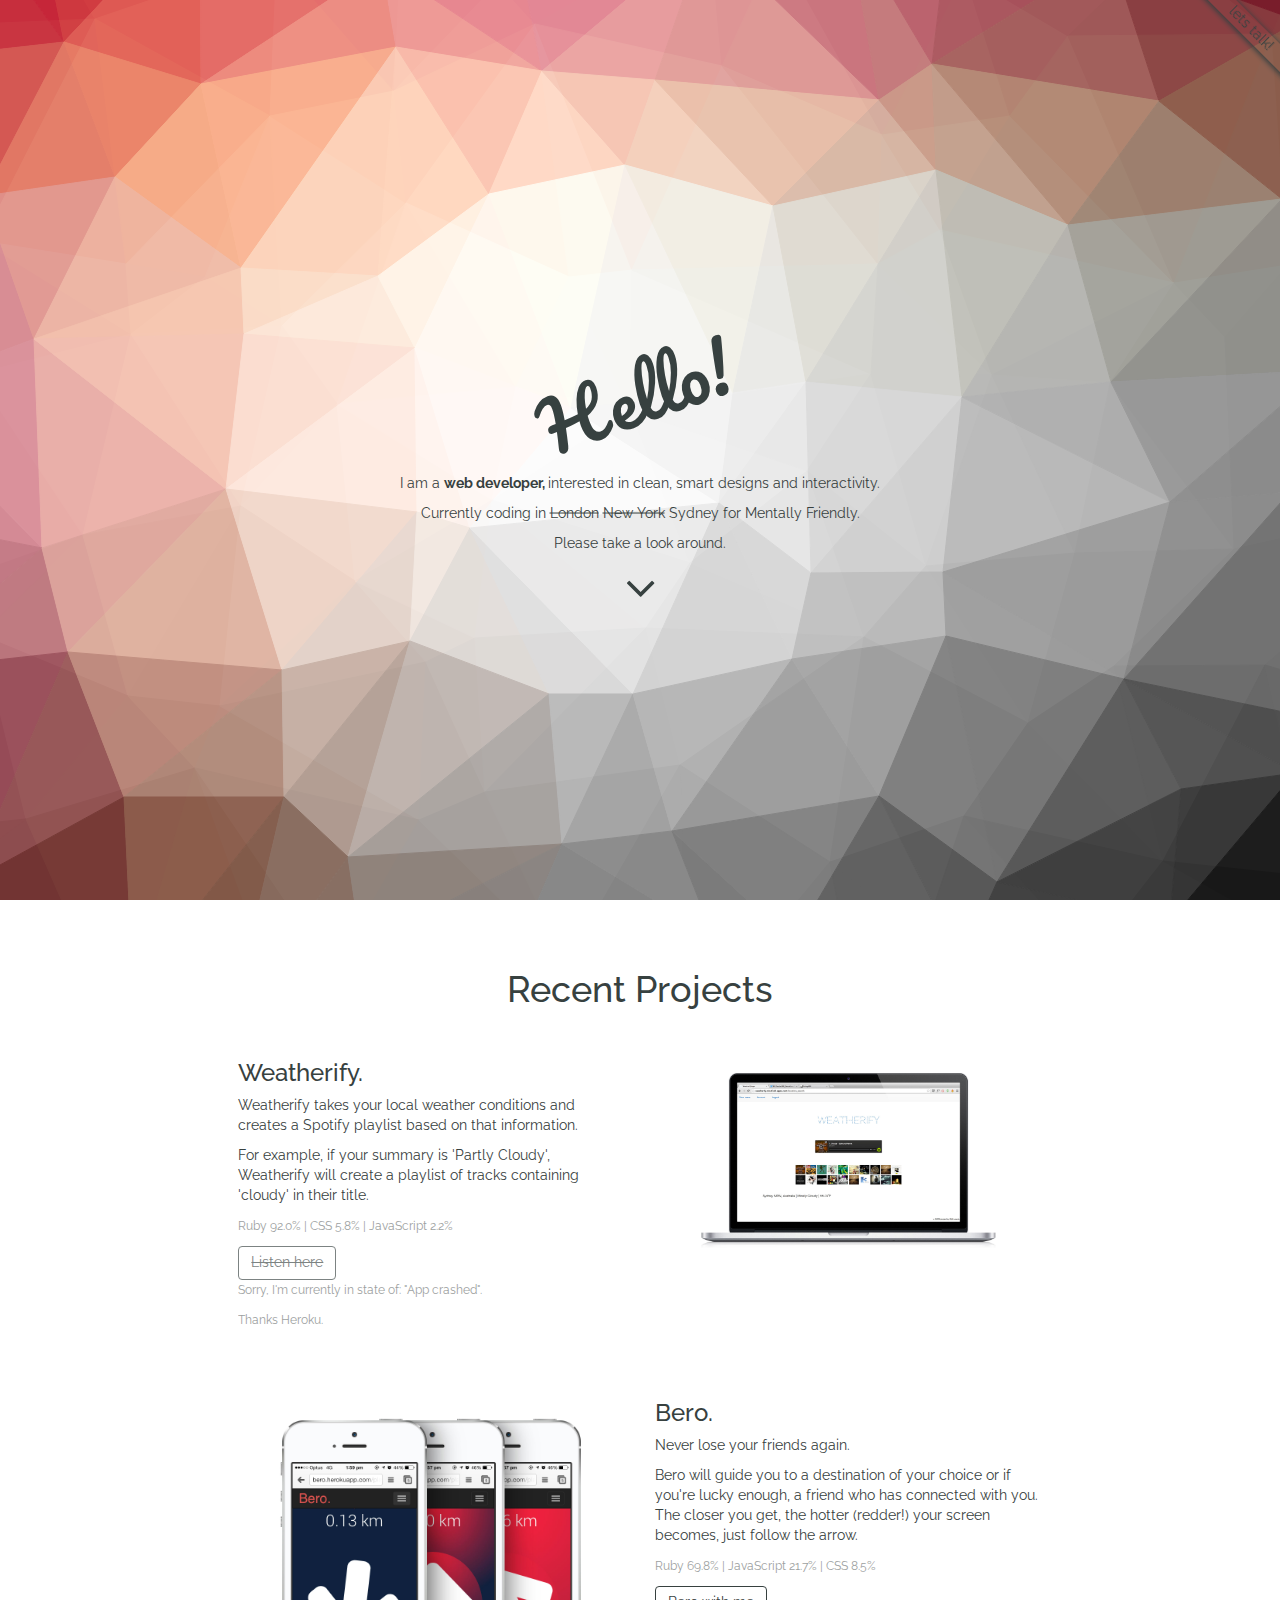
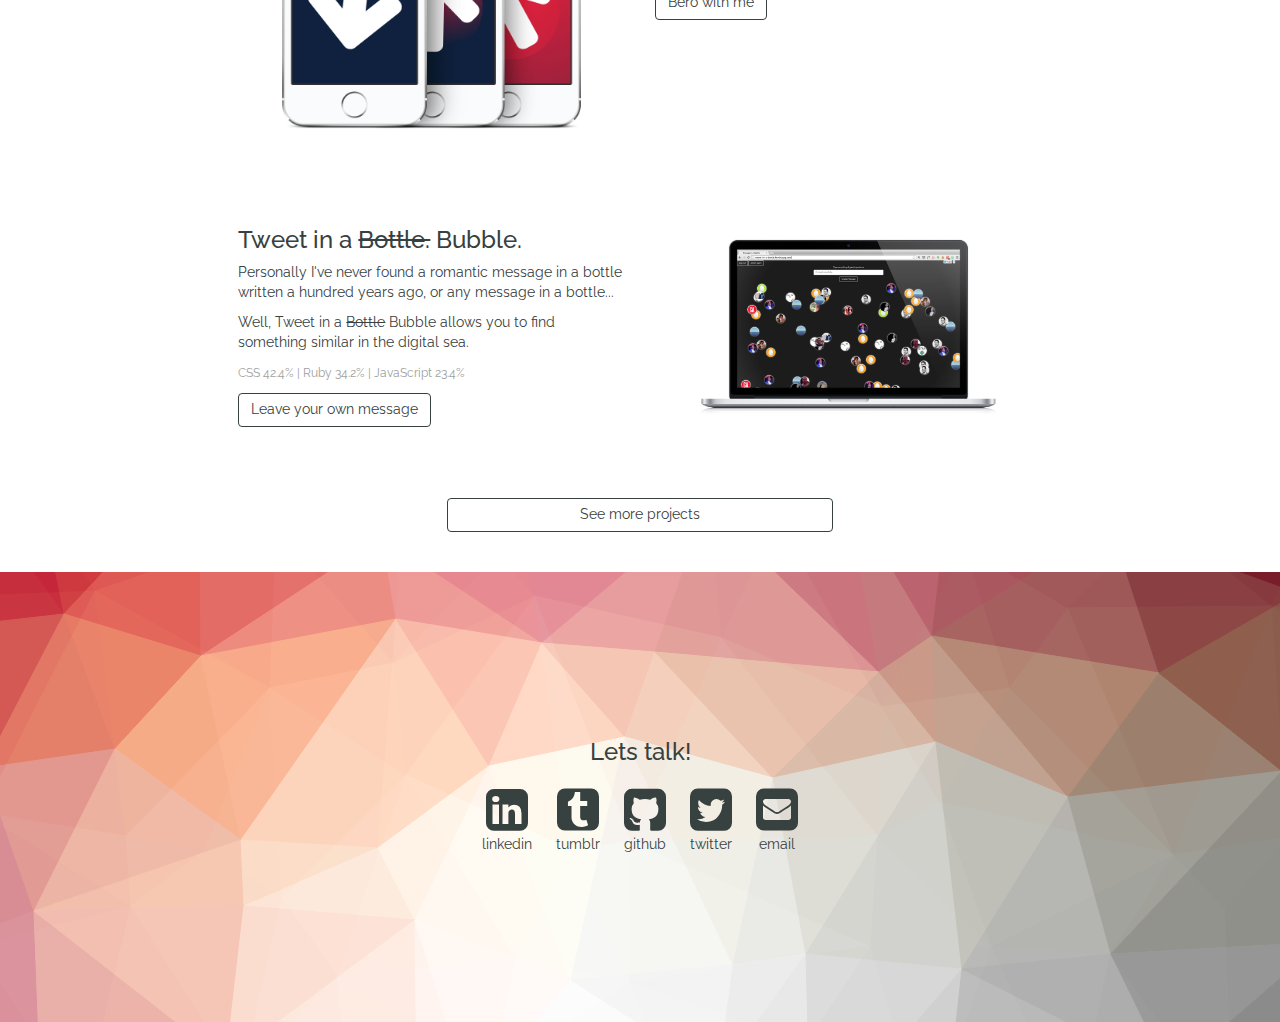
==== index.html @ 266c1906 "changed header text" ====
<!doctype html>
<html>
  <head>
    <meta charset="utf-8">
    
    <!-- Always force latest IE rendering engine or request Chrome Frame -->
    <meta content="IE=edge,chrome=1" http-equiv="X-UA-Compatible">
    
    <!-- Use title if it's in the page YAML frontmatter -->
    <title>Bill Searle</title>

    <link href="/stylesheets/normalize.css" rel="stylesheet" type="text/css" /><link href="/stylesheets/all.css" rel="stylesheet" type="text/css" />
    <script src="/javascripts/all.js" type="text/javascript"></script>
    
    <!-- bootstrap view port -->
    <meta name="viewport" content="width=device-width, initial-scale=1">
    
  </head>
  
  <body> 
  <div class="container-fluid">
    <div class='text-center' id='lets-talk'>
  <a href="mailto:billsearle@me.com?Subject=You're Awesome!" target='_top'>lets talk!</a>
</div>
<div class='background-container' id='background-container'>
  <section class='text-center' id='elevator-pitch'>
    <h1 class='script-title'>Hello!</h1>
    <p>
      I am a
      <strong>
        web developer,
      </strong>
      interested in clean, smart designs and interactivity.
    </p>
    <p>
      Currently coding in
      <s>London</s>
      <s>New York</s>
      Sydney for
      <a href='http://www.mentallyfriendly.com/'>Mentally Friendly.</a>
    </p>
    <p>Please take a look around.</p>
    <i class='fa fa-angle-down fa-size row'></i>
  </section>
  <div class='background-1' id='background-1'>
    <!-- %p 1 -->
  </div>
  <div class='background-2' id='background-2'>
    <!-- %p 2 -->
  </div>
</div>
<div id='site-content'>
  <h1 class='text-center' id='recent-projects'>Recent Projects</h1>
  <div class='row'>
    <section class='project col-sm-12'>
      <div class='col-sm-4 col-sm-offset-2'>
        <h3>Weatherify.</h3>
        <p>Weatherify takes your local weather conditions and creates a Spotify playlist based on that information.</p>
        <p>For example, if your summary is 'Partly Cloudy', Weatherify will create a playlist of tracks containing 'cloudy' in their title.</p>
        <p>
          <small>Ruby 92.0% | CSS 5.8% | JavaScript 2.2%</small>
        </p>
        <div class='btn disabled' id='weatherify-link'>
          <s>Listen here</s>
        </div>
        <p>
          <small>Sorry, I'm currently in state of: "App crashed".</small>
        </p>
        <p>
          <small>Thanks Heroku.</small>
        </p>
      </div>
      <div class='col-sm-4'>
        <img alt='Weatherify' class='img-responsive' src='/images/weatherify-white.jpg'>
      </div>
    </section>
  </div>
  <div class='row'>
    <section class='project col-sm-12'>
      <div class='col-sm-4 col-sm-offset-2 col-sm-push-4'>
        <h3>Bero.</h3>
        <p>Never lose your friends again.</p>
        <p>Bero will guide you to a destination of your choice or if you're lucky enough, a friend who has connected with you. The closer you get, the hotter (redder!) your screen becomes, just follow the arrow.</p>
        <p>
          <small>Ruby 69.8%	| JavaScript 21.7%	| CSS 8.5%</small>
        </p>
        <div class='btn' id='bero-link'>Bero with me</div>
      </div>
      <div class='col-sm-4 col-sm-pull-4'>
        <img alt='Bero' class='img-responsive' src='/images/bero.jpg'>
      </div>
    </section>
  </div>
  <div class='row'>
    <section class='project col-sm-12'>
      <div class='col-sm-4 col-sm-offset-2'>
        <h3>
          Tweet in a
          <s>Bottle.</s>
          Bubble.
        </h3>
        <p>Personally I've never found a romantic message in a bottle written a hundred years ago, or any message in a bottle...</p>
        <p>
          Well, Tweet in a
          <s>Bottle</s>
          Bubble allows you to find something similar in the digital sea.
        </p>
        <p>
          <small>CSS 42.4%	| Ruby 34.2%	| JavaScript 23.4%</small>
        </p>
        <div class='btn' id='message-link'>Leave your own message</div>
      </div>
      <div class='col-sm-4'>
        <img alt='Tweet in a bottle' class='img-responsive' src='/images/tweetbottle-white.jpg'>
      </div>
    </section>
  </div>
  <section class='col-sm-4 col-sm-offset-4'>
    <div class='show-more btn btn-block' id='show-more-button'>See more projects</div>
  </section>
  <div id='more-projects'>
    <div class='row'>
      <section class='project col-sm-12'>
        <div class='col-sm-4 col-sm-offset-2 col-sm-push-4'>
          <h3>ALT//SHFT</h3>
          <p>A full page parallaxing site built to showcase the curation projects of ALT//SHFT.</p>
          <p>
            <small>JavaScript 94.3%	| CSS 5.7%</small>
          </p>
          <div class='btn' id='alt-link'>ALT//SHFT</div>
        </div>
        <div class='col-sm-4 col-sm-pull-4'>
          <img alt='alt//shft' class='img-responsive' src='/images/altshft.jpg'>
        </div>
      </section>
    </div>
    <div class='row'>
      <section class='project col-sm-12'>
        <div class='col-sm-4 col-sm-offset-2'>
          <h3>Untitled Productions</h3>
          <p>Untitled Productions is a full service video production house, this showcase site was my final project coming out of General Assembly's Front End Web Dev course. The site was live for a year.</p>
          <p>
            <small>JavaScript 96.2%	| CSS 3.8%</small>
          </p>
          <div class='btn' id='untitled-link'>Untitled Productions</div>
        </div>
        <div class='col-sm-4'>
          <img alt='Untitled Productions' class='img-responsive' src='/images/untitledlandscape.jpg'>
        </div>
      </section>
    </div>
    <div class='row'>
      <section class='project col-sm-12'>
        <div class='col-sm-4 col-sm-offset-2 col-sm-push-4'>
          <h3>Fanciful Nerd</h3>
          <p>Just a bit of silly fun with a webcam!</p>
          <p>(Only tested in Chrome)</p>
          <p>
            <small>JavaScript 99.6%	| CSS 0.4%</small>
          </p>
          <div class='btn' id='nerd-link'>Fanciful Nerd</div>
        </div>
        <div class='col-sm-4 col-sm-pull-4'>
          <img alt='Fanciful Nerd' class='img-responsive' src='/images/nerd.jpg'>
        </div>
      </section>
    </div>
    <div class='row'>
      <section class='project col-sm-12'>
        <div class='col-sm-4 col-sm-offset-2'>
          <h3>Raspberry Pi Hue Switch</h3>
          <p>A simple AJAX On/Off light switch for Philips Hue lights running within Chromium and controlled via a touch screen.</p>
          <p>It's a bit quicker than fumbling through the app just to turn your lights off!</p>
          <p>I'm also in the process of porting this in to a Chrome Extension.</p>
          <p>
            <small>JavaScript 82.6%	| CSS 17.4%</small>
          </p>
        </div>
        <div class='col-sm-4 col'>
          <img alt='Philips Hue Switch' class='img-responsive' src='/images/hue.jpg'>
        </div>
      </section>
    </div>
    <div class='row'>
      <section class='project col-sm-12'>
        <div class='col-sm-4 col-sm-offset-2 col-sm-push-4'>
          <h3>Portfolio!</h3>
          <p>And of course this very site.</p>
          <p>Built on Middleman with HAML, SCSS and jQuery.</p>
          <p>
            <small>JavaScript 54.1% | CSS 45.9%</small>
          </p>
        </div>
        <div class='col-sm-4 col-sm-pull-4'>
          <img alt='Portfolio' class='img-responsive' src='/images/portfolio.jpg'>
        </div>
      </section>
    </div>
  </div>
</div>
<div class='contact-size col-sm-12' id='contact-container'>
  <footer class='text-center col-xs-12' id='contact'>
    <h3>
      Lets talk!
    </h3>
    <article>
      <a class='fa fa-linkedin-square fa-size' href='http://www.linkedin.com/pub/bill-searle/27/98b/398' target='_blank'></a>
      <p>linkedin</p>
    </article>
    <article>
      <a class='fa fa-tumblr-square fa-size' href='http://goingwdi.tumblr.com/' target='_blank'></a>
      <p>tumblr</p>
    </article>
    <article>
      <a class='fa fa-github-square fa-size' href='https://github.com/searleb' target='_blank'></a>
      <p>github</p>
    </article>
    <article>
      <a class='fa fa-twitter-square fa-size' href='https://twitter.com/Bill_Searle' target='_blank'></a>
      <p>twitter</p>
    </article>
    <article>
      <a class='fa fa-envelope-square fa-size' href="mailto:billsearle@me.com?Subject=You're Awesome!" target='_top'></a>
      <p>email</p>
    </article>
  </footer>
  <div class='background-1 contact-size' id='contact-background-1'></div>
  <div class='background-2 contact-size' id='contact-background-2'></div>
</div>

 
  </div>  
  </body>
</html>
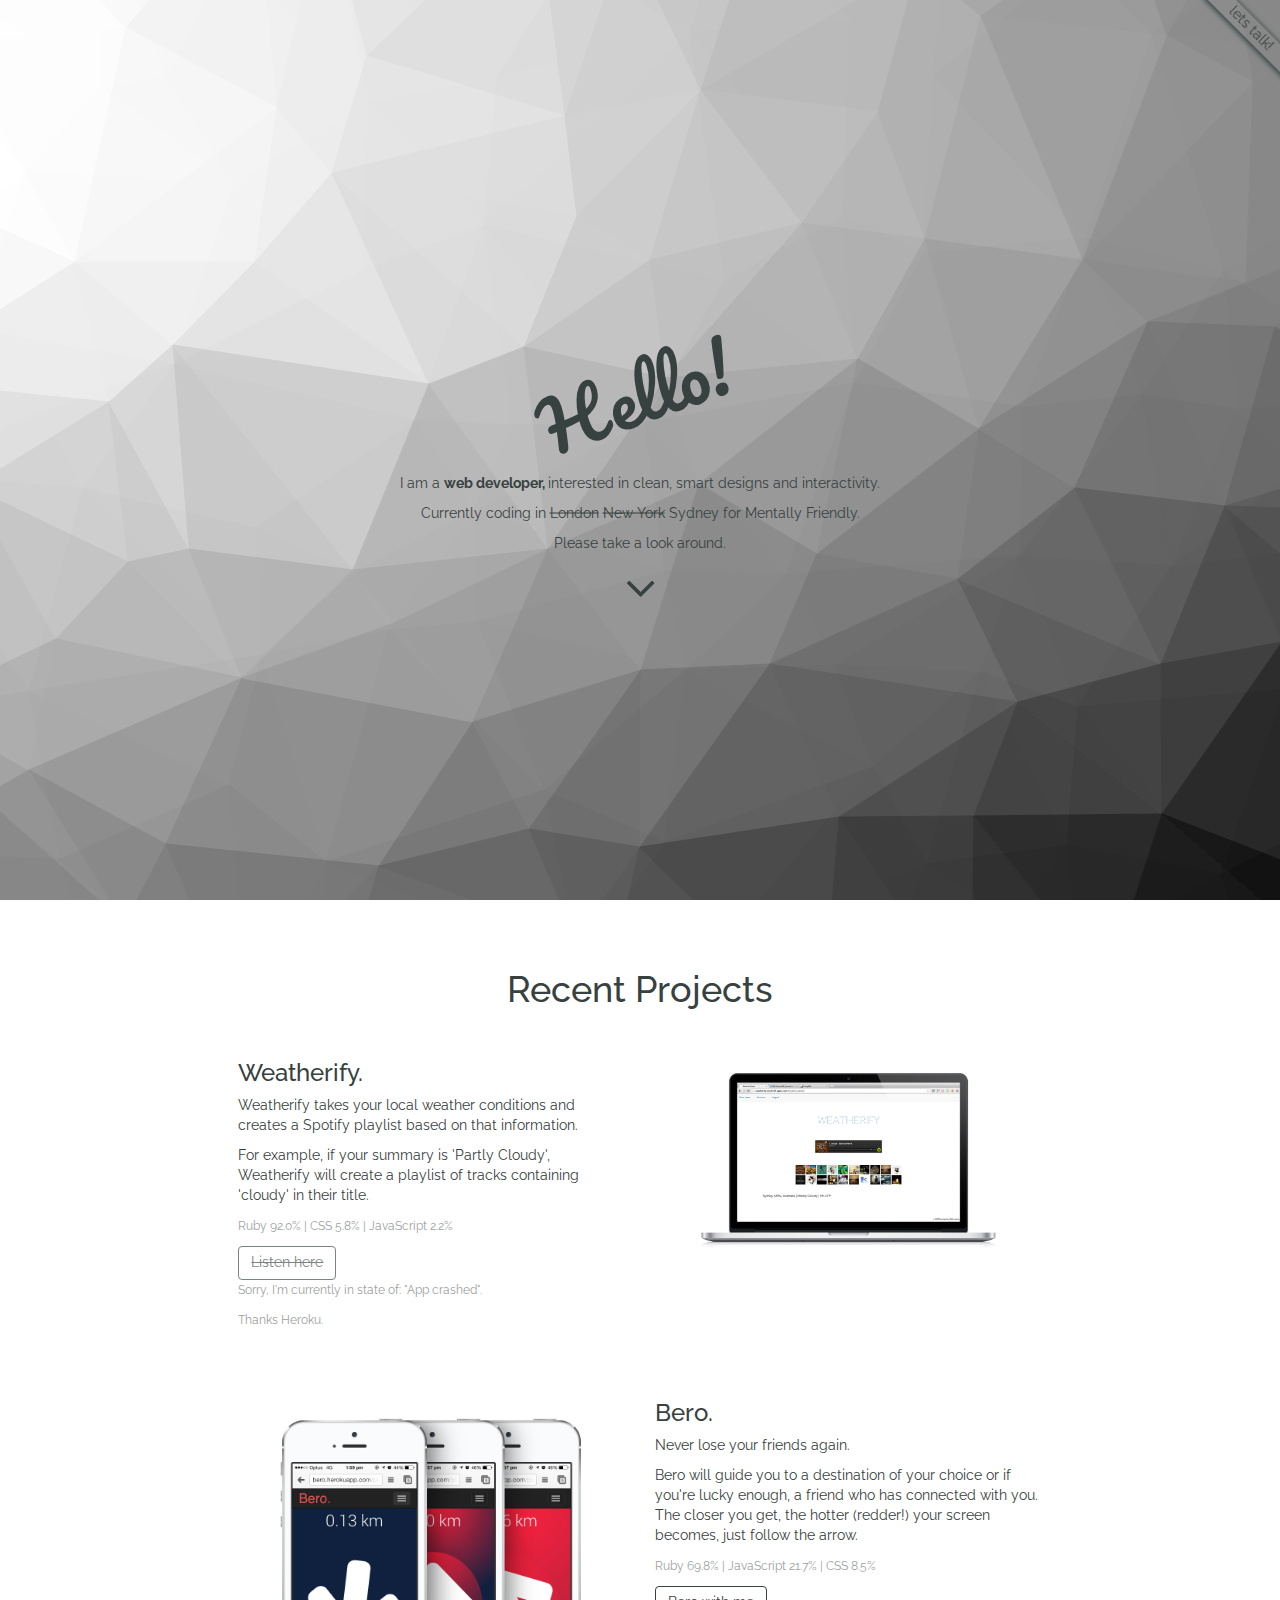
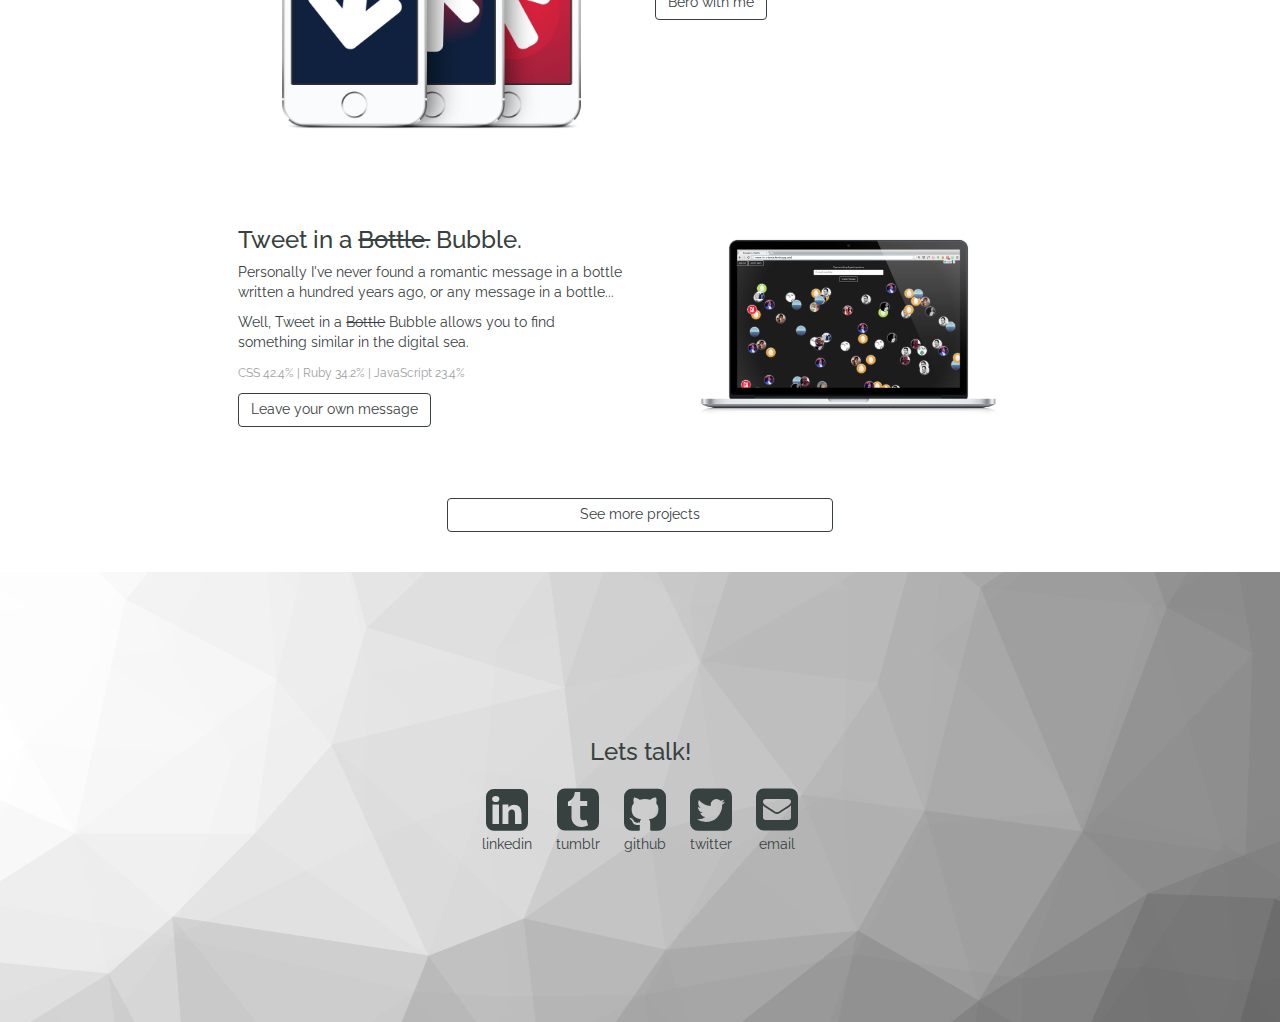
==== commit b9a75bb6: "target blank" ====
--- a/index.html
+++ b/index.html
@@ -37,7 +37,7 @@
       <s>London</s>
       <s>New York</s>
       Sydney for
-      <a href='http://www.mentallyfriendly.com/'>Mentally Friendly.</a>
+      <a href='http://www.mentallyfriendly.com/' target='blank'>Mentally Friendly.</a>
     </p>
     <p>Please take a look around.</p>
     <i class='fa fa-angle-down fa-size row'></i>
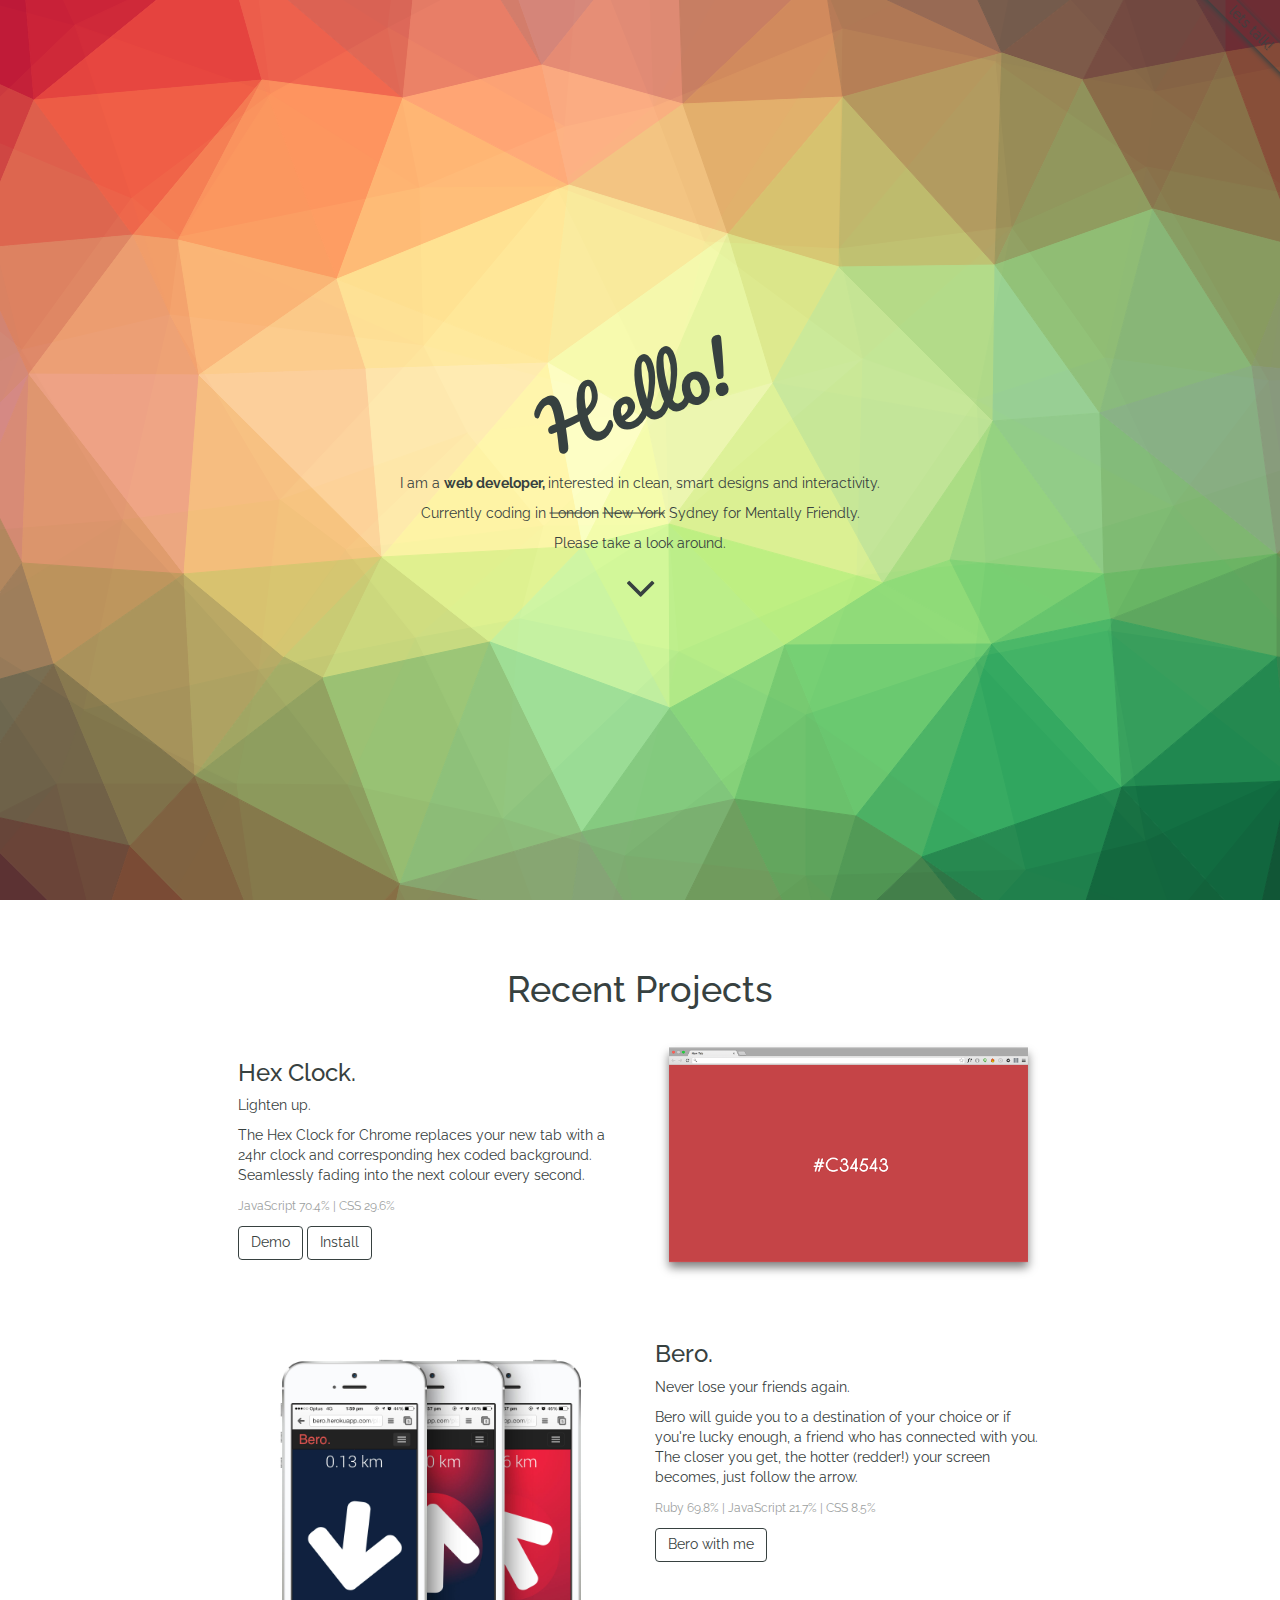
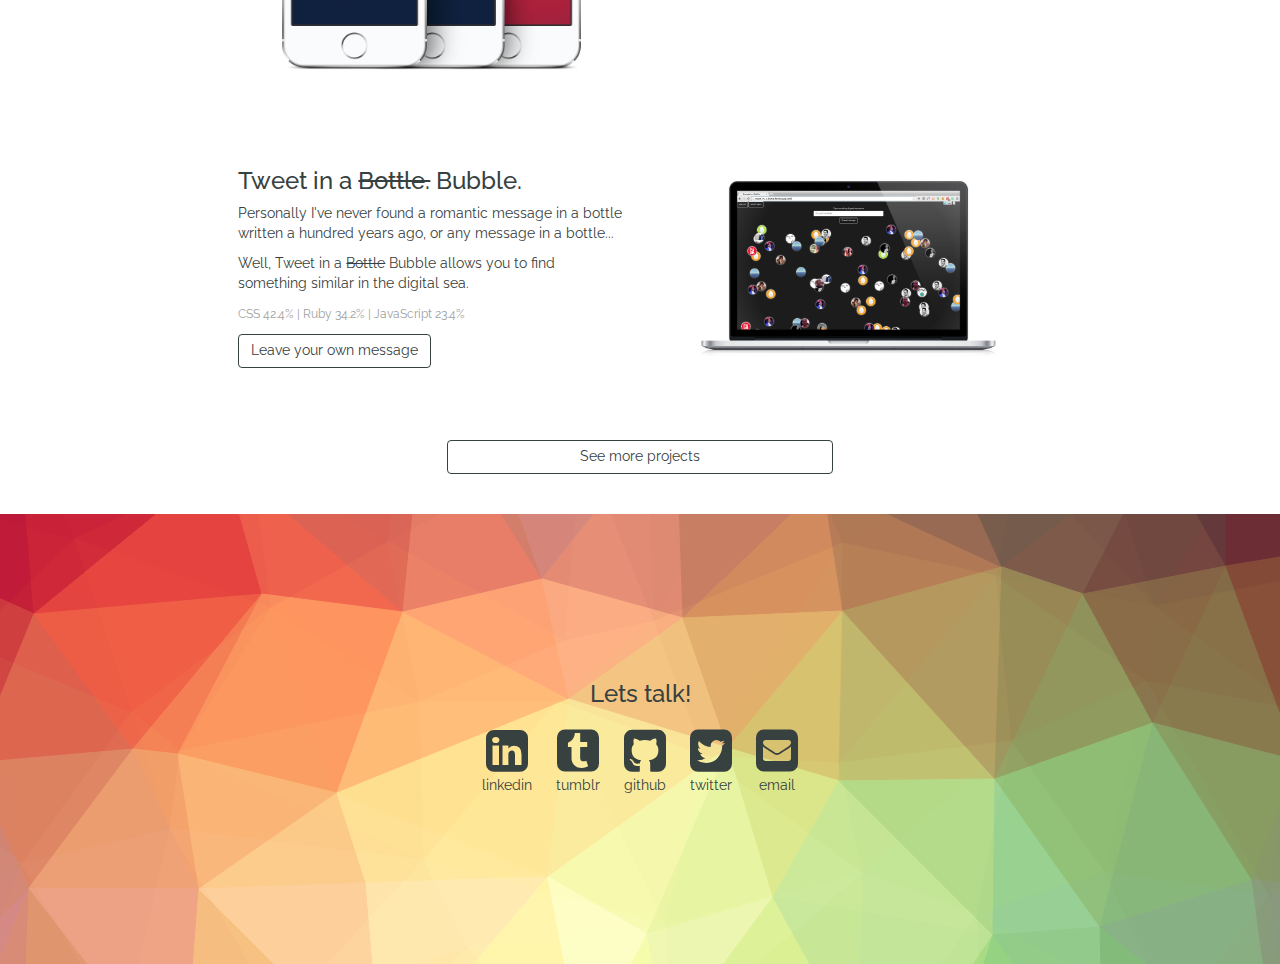
==== commit a772f557: "moved weatherify, added hex clock" ====
--- a/index.html
+++ b/index.html
@@ -54,24 +54,17 @@
   <div class='row'>
     <section class='project col-sm-12'>
       <div class='col-sm-4 col-sm-offset-2'>
-        <h3>Weatherify.</h3>
-        <p>Weatherify takes your local weather conditions and creates a Spotify playlist based on that information.</p>
-        <p>For example, if your summary is 'Partly Cloudy', Weatherify will create a playlist of tracks containing 'cloudy' in their title.</p>
-        <p>
-          <small>Ruby 92.0% | CSS 5.8% | JavaScript 2.2%</small>
-        </p>
-        <div class='btn disabled' id='weatherify-link'>
-          <s>Listen here</s>
-        </div>
-        <p>
-          <small>Sorry, I'm currently in state of: "App crashed".</small>
-        </p>
-        <p>
-          <small>Thanks Heroku.</small>
-        </p>
+        <h3>Hex Clock.</h3>
+        <p>Lighten up.</p>
+        <p>The Hex Clock for Chrome replaces your new tab with a 24hr clock and corresponding hex coded background. Seamlessly fading into the next colour every second.</p>
+        <p>
+          <small>JavaScript 70.4%	| CSS 29.6%</small>
+        </p>
+        <div class='btn' id='clock-demo-link'>Demo</div>
+        <div class='btn' id='clock-install-link'>Install</div>
       </div>
       <div class='col-sm-4'>
-        <img alt='Weatherify' class='img-responsive' src='/images/weatherify-white.jpg'>
+        <img alt='Hex Clock' class='img-responsive' src='/images/clock.png'>
       </div>
     </section>
   </div>
@@ -196,6 +189,30 @@
         </div>
       </section>
     </div>
+    <div class='row'>
+      <section class='project col-sm-12'>
+        <div class='col-sm-4 col-sm-offset-2'>
+          <h3>Weatherify.</h3>
+          <p>Weatherify takes your local weather conditions and creates a Spotify playlist based on that information.</p>
+          <p>For example, if your summary is 'Partly Cloudy', Weatherify will create a playlist of tracks containing 'cloudy' in their title.</p>
+          <p>
+            <small>Ruby 92.0% | CSS 5.8% | JavaScript 2.2%</small>
+          </p>
+          <div class='btn disabled' id='weatherify-link'>
+            <s>Listen here</s>
+          </div>
+          <p>
+            <small>Sorry, I'm currently in state of: "App crashed".</small>
+          </p>
+          <p>
+            <small>Thanks Heroku.</small>
+          </p>
+        </div>
+        <div class='col-sm-4'>
+          <img alt='Weatherify' class='img-responsive' src='/images/weatherify-white.jpg'>
+        </div>
+      </section>
+    </div>
   </div>
 </div>
 <div class='contact-size col-sm-12' id='contact-container'>
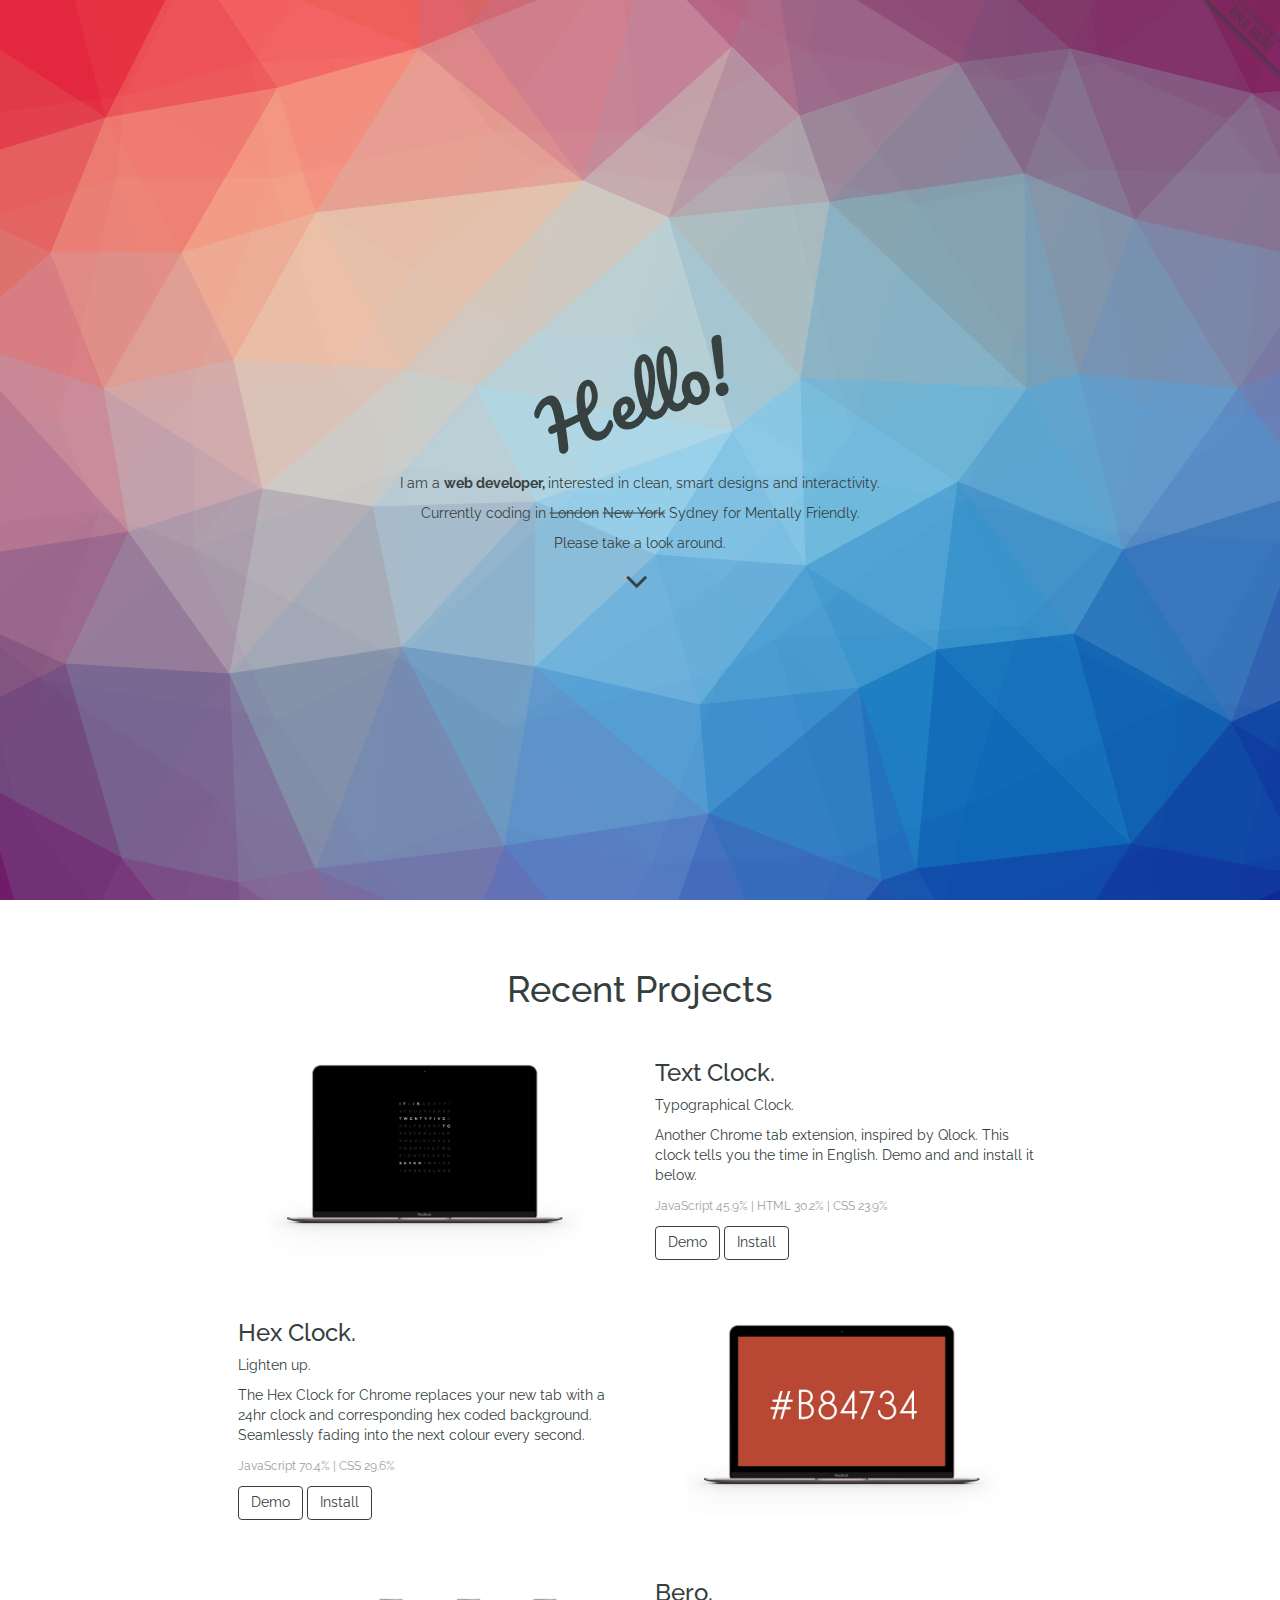
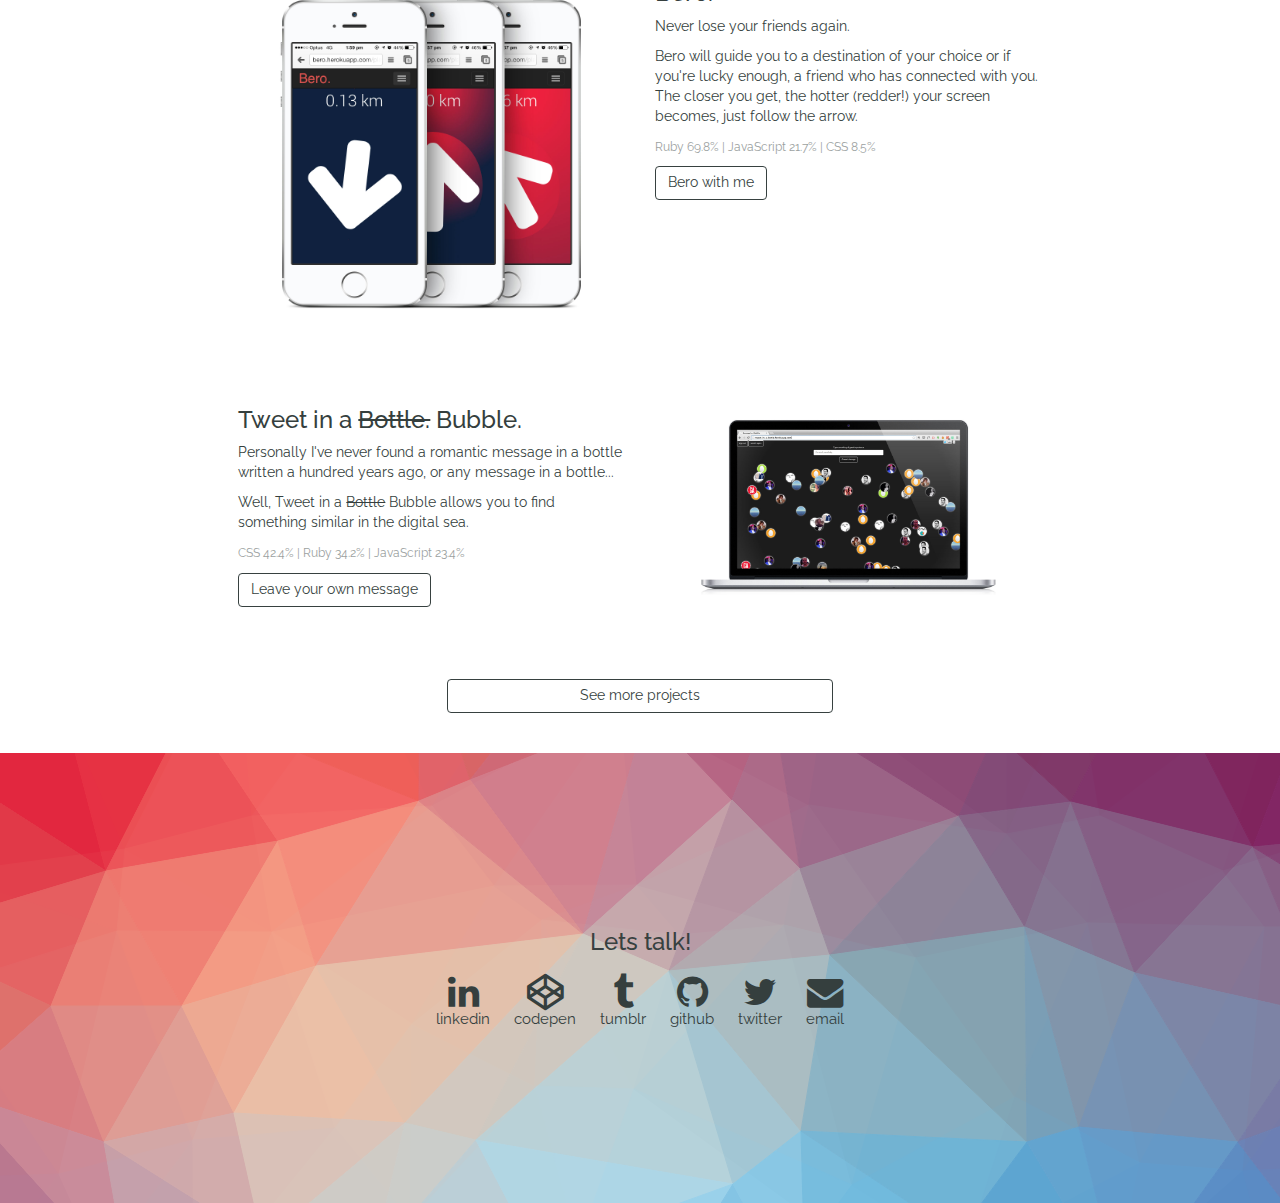
==== commit f0de56d8: "text clock and minor update" ====
--- a/index.html
+++ b/index.html
@@ -20,7 +20,7 @@
   <body> 
   <div class="container-fluid">
     <div class='text-center' id='lets-talk'>
-  <a href="mailto:billsearle@me.com?Subject=You're Awesome!" target='_top'>lets talk!</a>
+  <a href="mailto:billsearle@me.com?Subject=Let's work together!" target='_top'>lets talk!</a>
 </div>
 <div class='background-container' id='background-container'>
   <section class='text-center' id='elevator-pitch'>
@@ -53,6 +53,23 @@
   <h1 class='text-center' id='recent-projects'>Recent Projects</h1>
   <div class='row'>
     <section class='project col-sm-12'>
+      <div class='col-sm-4 col-sm-offset-2 col-sm-push-4'>
+        <h3>Text Clock.</h3>
+        <p>Typographical Clock.</p>
+        <p>Another Chrome tab extension, inspired by Qlock. This clock tells you the time in English. Demo and and install it below.</p>
+        <p>
+          <small>JavaScript 45.9% | HTML 30.2% | CSS 23.9%</small>
+        </p>
+        <div class='btn' id='text-clock-demo-link'>Demo</div>
+        <div class='btn' id='text-clock-install-link'>Install</div>
+      </div>
+      <div class='col-sm-4 col-sm-pull-4'>
+        <img alt='Text Clock' class='img-responsive' src='/images/text-clock.jpg'>
+      </div>
+    </section>
+  </div>
+  <div class='row'>
+    <section class='project col-sm-12'>
       <div class='col-sm-4 col-sm-offset-2'>
         <h3>Hex Clock.</h3>
         <p>Lighten up.</p>
@@ -221,24 +238,34 @@
       Lets talk!
     </h3>
     <article>
-      <a class='fa fa-linkedin-square fa-size' href='http://www.linkedin.com/pub/bill-searle/27/98b/398' target='_blank'></a>
-      <p>linkedin</p>
-    </article>
-    <article>
-      <a class='fa fa-tumblr-square fa-size' href='http://goingwdi.tumblr.com/' target='_blank'></a>
-      <p>tumblr</p>
-    </article>
-    <article>
-      <a class='fa fa-github-square fa-size' href='https://github.com/searleb' target='_blank'></a>
-      <p>github</p>
-    </article>
-    <article>
-      <a class='fa fa-twitter-square fa-size' href='https://twitter.com/Bill_Searle' target='_blank'></a>
-      <p>twitter</p>
-    </article>
-    <article>
-      <a class='fa fa-envelope-square fa-size' href="mailto:billsearle@me.com?Subject=You're Awesome!" target='_top'></a>
-      <p>email</p>
+      <a class='fa fa-linkedin fa-size' href='http://www.linkedin.com/pub/bill-searle/27/98b/398' target='_blank'>
+        <p>linkedin</p>
+      </a>
+    </article>
+    <article>
+      <a class='fa fa-codepen fa-size' href='http://codepen.io/searleb/' target='_blank'>
+        <p>codepen</p>
+      </a>
+    </article>
+    <article>
+      <a class='fa fa-tumblr fa-size' href='http://goingwdi.tumblr.com/' target='_blank'>
+        <p>tumblr</p>
+      </a>
+    </article>
+    <article>
+      <a class='fa fa-github fa-size' href='https://github.com/searleb' target='_blank'>
+        <p>github</p>
+      </a>
+    </article>
+    <article>
+      <a class='fa fa-twitter fa-size' href='https://twitter.com/Bill_Searle' target='_blank'>
+        <p>twitter</p>
+      </a>
+    </article>
+    <article>
+      <a class='fa fa-envelope fa-size' href="mailto:billsearle@me.com?Subject=Let's work together!" target='_top'>
+        <p>email</p>
+      </a>
     </article>
   </footer>
   <div class='background-1 contact-size' id='contact-background-1'></div>
--- a/stylesheets/all.css
+++ b/stylesheets/all.css
@@ -2,17 +2,17 @@
 /*! normalize.css v3.0.1 | MIT License | git.io/normalize */
 @import url(http://fonts.googleapis.com/css?family=Pacifico);
 @import url(http://fonts.googleapis.com/css?family=Raleway);
-/* line 9, /Users/Bill/.rvm/gems/ruby-2.0.0-p481/gems/bootstrap-sass-3.2.0.0/assets/stylesheets/bootstrap/_normalize.scss */
+/* line 9, /Library/Ruby/Gems/2.0.0/gems/bootstrap-sass-3.2.0.0/assets/stylesheets/bootstrap/_normalize.scss */
 html {
   font-family: sans-serif;
   -ms-text-size-adjust: 100%;
   -webkit-text-size-adjust: 100%; }
 
-/* line 19, /Users/Bill/.rvm/gems/ruby-2.0.0-p481/gems/bootstrap-sass-3.2.0.0/assets/stylesheets/bootstrap/_normalize.scss */
+/* line 19, /Library/Ruby/Gems/2.0.0/gems/bootstrap-sass-3.2.0.0/assets/stylesheets/bootstrap/_normalize.scss */
 body {
   margin: 0; }
 
-/* line 32, /Users/Bill/.rvm/gems/ruby-2.0.0-p481/gems/bootstrap-sass-3.2.0.0/assets/stylesheets/bootstrap/_normalize.scss */
+/* line 32, /Library/Ruby/Gems/2.0.0/gems/bootstrap-sass-3.2.0.0/assets/stylesheets/bootstrap/_normalize.scss */
 article,
 aside,
 details,
@@ -27,7 +27,7 @@
 summary {
   display: block; }
 
-/* line 52, /Users/Bill/.rvm/gems/ruby-2.0.0-p481/gems/bootstrap-sass-3.2.0.0/assets/stylesheets/bootstrap/_normalize.scss */
+/* line 52, /Library/Ruby/Gems/2.0.0/gems/bootstrap-sass-3.2.0.0/assets/stylesheets/bootstrap/_normalize.scss */
 audio,
 canvas,
 progress,
@@ -35,53 +35,53 @@
   display: inline-block;
   vertical-align: baseline; }
 
-/* line 65, /Users/Bill/.rvm/gems/ruby-2.0.0-p481/gems/bootstrap-sass-3.2.0.0/assets/stylesheets/bootstrap/_normalize.scss */
+/* line 65, /Library/Ruby/Gems/2.0.0/gems/bootstrap-sass-3.2.0.0/assets/stylesheets/bootstrap/_normalize.scss */
 audio:not([controls]) {
   display: none;
   height: 0; }
 
-/* line 75, /Users/Bill/.rvm/gems/ruby-2.0.0-p481/gems/bootstrap-sass-3.2.0.0/assets/stylesheets/bootstrap/_normalize.scss */
+/* line 75, /Library/Ruby/Gems/2.0.0/gems/bootstrap-sass-3.2.0.0/assets/stylesheets/bootstrap/_normalize.scss */
 [hidden],
 template {
   display: none; }
 
-/* line 87, /Users/Bill/.rvm/gems/ruby-2.0.0-p481/gems/bootstrap-sass-3.2.0.0/assets/stylesheets/bootstrap/_normalize.scss */
+/* line 87, /Library/Ruby/Gems/2.0.0/gems/bootstrap-sass-3.2.0.0/assets/stylesheets/bootstrap/_normalize.scss */
 a {
   background: transparent; }
 
-/* line 95, /Users/Bill/.rvm/gems/ruby-2.0.0-p481/gems/bootstrap-sass-3.2.0.0/assets/stylesheets/bootstrap/_normalize.scss */
+/* line 95, /Library/Ruby/Gems/2.0.0/gems/bootstrap-sass-3.2.0.0/assets/stylesheets/bootstrap/_normalize.scss */
 a:active,
 a:hover {
   outline: 0; }
 
-/* line 107, /Users/Bill/.rvm/gems/ruby-2.0.0-p481/gems/bootstrap-sass-3.2.0.0/assets/stylesheets/bootstrap/_normalize.scss */
+/* line 107, /Library/Ruby/Gems/2.0.0/gems/bootstrap-sass-3.2.0.0/assets/stylesheets/bootstrap/_normalize.scss */
 abbr[title] {
   border-bottom: 1px dotted; }
 
-/* line 115, /Users/Bill/.rvm/gems/ruby-2.0.0-p481/gems/bootstrap-sass-3.2.0.0/assets/stylesheets/bootstrap/_normalize.scss */
+/* line 115, /Library/Ruby/Gems/2.0.0/gems/bootstrap-sass-3.2.0.0/assets/stylesheets/bootstrap/_normalize.scss */
 b,
 strong {
   font-weight: bold; }
 
-/* line 124, /Users/Bill/.rvm/gems/ruby-2.0.0-p481/gems/bootstrap-sass-3.2.0.0/assets/stylesheets/bootstrap/_normalize.scss */
+/* line 124, /Library/Ruby/Gems/2.0.0/gems/bootstrap-sass-3.2.0.0/assets/stylesheets/bootstrap/_normalize.scss */
 dfn {
   font-style: italic; }
 
-/* line 133, /Users/Bill/.rvm/gems/ruby-2.0.0-p481/gems/bootstrap-sass-3.2.0.0/assets/stylesheets/bootstrap/_normalize.scss */
+/* line 133, /Library/Ruby/Gems/2.0.0/gems/bootstrap-sass-3.2.0.0/assets/stylesheets/bootstrap/_normalize.scss */
 h1 {
   font-size: 2em;
   margin: 0.67em 0; }
 
-/* line 142, /Users/Bill/.rvm/gems/ruby-2.0.0-p481/gems/bootstrap-sass-3.2.0.0/assets/stylesheets/bootstrap/_normalize.scss */
+/* line 142, /Library/Ruby/Gems/2.0.0/gems/bootstrap-sass-3.2.0.0/assets/stylesheets/bootstrap/_normalize.scss */
 mark {
   background: #ff0;
   color: #000; }
 
-/* line 151, /Users/Bill/.rvm/gems/ruby-2.0.0-p481/gems/bootstrap-sass-3.2.0.0/assets/stylesheets/bootstrap/_normalize.scss */
+/* line 151, /Library/Ruby/Gems/2.0.0/gems/bootstrap-sass-3.2.0.0/assets/stylesheets/bootstrap/_normalize.scss */
 small {
   font-size: 80%; }
 
-/* line 159, /Users/Bill/.rvm/gems/ruby-2.0.0-p481/gems/bootstrap-sass-3.2.0.0/assets/stylesheets/bootstrap/_normalize.scss */
+/* line 159, /Library/Ruby/Gems/2.0.0/gems/bootstrap-sass-3.2.0.0/assets/stylesheets/bootstrap/_normalize.scss */
 sub,
 sup {
   font-size: 75%;
@@ -89,37 +89,37 @@
   position: relative;
   vertical-align: baseline; }
 
-/* line 167, /Users/Bill/.rvm/gems/ruby-2.0.0-p481/gems/bootstrap-sass-3.2.0.0/assets/stylesheets/bootstrap/_normalize.scss */
+/* line 167, /Library/Ruby/Gems/2.0.0/gems/bootstrap-sass-3.2.0.0/assets/stylesheets/bootstrap/_normalize.scss */
 sup {
   top: -0.5em; }
 
-/* line 171, /Users/Bill/.rvm/gems/ruby-2.0.0-p481/gems/bootstrap-sass-3.2.0.0/assets/stylesheets/bootstrap/_normalize.scss */
+/* line 171, /Library/Ruby/Gems/2.0.0/gems/bootstrap-sass-3.2.0.0/assets/stylesheets/bootstrap/_normalize.scss */
 sub {
   bottom: -0.25em; }
 
-/* line 182, /Users/Bill/.rvm/gems/ruby-2.0.0-p481/gems/bootstrap-sass-3.2.0.0/assets/stylesheets/bootstrap/_normalize.scss */
+/* line 182, /Library/Ruby/Gems/2.0.0/gems/bootstrap-sass-3.2.0.0/assets/stylesheets/bootstrap/_normalize.scss */
 img {
   border: 0; }
 
-/* line 190, /Users/Bill/.rvm/gems/ruby-2.0.0-p481/gems/bootstrap-sass-3.2.0.0/assets/stylesheets/bootstrap/_normalize.scss */
+/* line 190, /Library/Ruby/Gems/2.0.0/gems/bootstrap-sass-3.2.0.0/assets/stylesheets/bootstrap/_normalize.scss */
 svg:not(:root) {
   overflow: hidden; }
 
-/* line 201, /Users/Bill/.rvm/gems/ruby-2.0.0-p481/gems/bootstrap-sass-3.2.0.0/assets/stylesheets/bootstrap/_normalize.scss */
+/* line 201, /Library/Ruby/Gems/2.0.0/gems/bootstrap-sass-3.2.0.0/assets/stylesheets/bootstrap/_normalize.scss */
 figure {
   margin: 1em 40px; }
 
-/* line 209, /Users/Bill/.rvm/gems/ruby-2.0.0-p481/gems/bootstrap-sass-3.2.0.0/assets/stylesheets/bootstrap/_normalize.scss */
+/* line 209, /Library/Ruby/Gems/2.0.0/gems/bootstrap-sass-3.2.0.0/assets/stylesheets/bootstrap/_normalize.scss */
 hr {
   -moz-box-sizing: content-box;
   box-sizing: content-box;
   height: 0; }
 
-/* line 219, /Users/Bill/.rvm/gems/ruby-2.0.0-p481/gems/bootstrap-sass-3.2.0.0/assets/stylesheets/bootstrap/_normalize.scss */
+/* line 219, /Library/Ruby/Gems/2.0.0/gems/bootstrap-sass-3.2.0.0/assets/stylesheets/bootstrap/_normalize.scss */
 pre {
   overflow: auto; }
 
-/* line 227, /Users/Bill/.rvm/gems/ruby-2.0.0-p481/gems/bootstrap-sass-3.2.0.0/assets/stylesheets/bootstrap/_normalize.scss */
+/* line 227, /Library/Ruby/Gems/2.0.0/gems/bootstrap-sass-3.2.0.0/assets/stylesheets/bootstrap/_normalize.scss */
 code,
 kbd,
 pre,
@@ -127,7 +127,7 @@
   font-family: monospace, monospace;
   font-size: 1em; }
 
-/* line 250, /Users/Bill/.rvm/gems/ruby-2.0.0-p481/gems/bootstrap-sass-3.2.0.0/assets/stylesheets/bootstrap/_normalize.scss */
+/* line 250, /Library/Ruby/Gems/2.0.0/gems/bootstrap-sass-3.2.0.0/assets/stylesheets/bootstrap/_normalize.scss */
 button,
 input,
 optgroup,
@@ -137,16 +137,16 @@
   font: inherit;
   margin: 0; }
 
-/* line 264, /Users/Bill/.rvm/gems/ruby-2.0.0-p481/gems/bootstrap-sass-3.2.0.0/assets/stylesheets/bootstrap/_normalize.scss */
+/* line 264, /Library/Ruby/Gems/2.0.0/gems/bootstrap-sass-3.2.0.0/assets/stylesheets/bootstrap/_normalize.scss */
 button {
   overflow: visible; }
 
-/* line 275, /Users/Bill/.rvm/gems/ruby-2.0.0-p481/gems/bootstrap-sass-3.2.0.0/assets/stylesheets/bootstrap/_normalize.scss */
+/* line 275, /Library/Ruby/Gems/2.0.0/gems/bootstrap-sass-3.2.0.0/assets/stylesheets/bootstrap/_normalize.scss */
 button,
 select {
   text-transform: none; }
 
-/* line 288, /Users/Bill/.rvm/gems/ruby-2.0.0-p481/gems/bootstrap-sass-3.2.0.0/assets/stylesheets/bootstrap/_normalize.scss */
+/* line 288, /Library/Ruby/Gems/2.0.0/gems/bootstrap-sass-3.2.0.0/assets/stylesheets/bootstrap/_normalize.scss */
 button,
 html input[type="button"],
 input[type="reset"],
@@ -154,157 +154,157 @@
   -webkit-appearance: button;
   cursor: pointer; }
 
-/* line 300, /Users/Bill/.rvm/gems/ruby-2.0.0-p481/gems/bootstrap-sass-3.2.0.0/assets/stylesheets/bootstrap/_normalize.scss */
+/* line 300, /Library/Ruby/Gems/2.0.0/gems/bootstrap-sass-3.2.0.0/assets/stylesheets/bootstrap/_normalize.scss */
 button[disabled],
 html input[disabled] {
   cursor: default; }
 
-/* line 309, /Users/Bill/.rvm/gems/ruby-2.0.0-p481/gems/bootstrap-sass-3.2.0.0/assets/stylesheets/bootstrap/_normalize.scss */
+/* line 309, /Library/Ruby/Gems/2.0.0/gems/bootstrap-sass-3.2.0.0/assets/stylesheets/bootstrap/_normalize.scss */
 button::-moz-focus-inner,
 input::-moz-focus-inner {
   border: 0;
   padding: 0; }
 
-/* line 320, /Users/Bill/.rvm/gems/ruby-2.0.0-p481/gems/bootstrap-sass-3.2.0.0/assets/stylesheets/bootstrap/_normalize.scss */
+/* line 320, /Library/Ruby/Gems/2.0.0/gems/bootstrap-sass-3.2.0.0/assets/stylesheets/bootstrap/_normalize.scss */
 input {
   line-height: normal; }
 
-/* line 332, /Users/Bill/.rvm/gems/ruby-2.0.0-p481/gems/bootstrap-sass-3.2.0.0/assets/stylesheets/bootstrap/_normalize.scss */
+/* line 332, /Library/Ruby/Gems/2.0.0/gems/bootstrap-sass-3.2.0.0/assets/stylesheets/bootstrap/_normalize.scss */
 input[type="checkbox"],
 input[type="radio"] {
   box-sizing: border-box;
   padding: 0; }
 
-/* line 344, /Users/Bill/.rvm/gems/ruby-2.0.0-p481/gems/bootstrap-sass-3.2.0.0/assets/stylesheets/bootstrap/_normalize.scss */
+/* line 344, /Library/Ruby/Gems/2.0.0/gems/bootstrap-sass-3.2.0.0/assets/stylesheets/bootstrap/_normalize.scss */
 input[type="number"]::-webkit-inner-spin-button,
 input[type="number"]::-webkit-outer-spin-button {
   height: auto; }
 
-/* line 355, /Users/Bill/.rvm/gems/ruby-2.0.0-p481/gems/bootstrap-sass-3.2.0.0/assets/stylesheets/bootstrap/_normalize.scss */
+/* line 355, /Library/Ruby/Gems/2.0.0/gems/bootstrap-sass-3.2.0.0/assets/stylesheets/bootstrap/_normalize.scss */
 input[type="search"] {
   -webkit-appearance: textfield;
   -moz-box-sizing: content-box;
   -webkit-box-sizing: content-box;
   box-sizing: content-box; }
 
-/* line 368, /Users/Bill/.rvm/gems/ruby-2.0.0-p481/gems/bootstrap-sass-3.2.0.0/assets/stylesheets/bootstrap/_normalize.scss */
+/* line 368, /Library/Ruby/Gems/2.0.0/gems/bootstrap-sass-3.2.0.0/assets/stylesheets/bootstrap/_normalize.scss */
 input[type="search"]::-webkit-search-cancel-button,
 input[type="search"]::-webkit-search-decoration {
   -webkit-appearance: none; }
 
-/* line 377, /Users/Bill/.rvm/gems/ruby-2.0.0-p481/gems/bootstrap-sass-3.2.0.0/assets/stylesheets/bootstrap/_normalize.scss */
+/* line 377, /Library/Ruby/Gems/2.0.0/gems/bootstrap-sass-3.2.0.0/assets/stylesheets/bootstrap/_normalize.scss */
 fieldset {
   border: 1px solid #c0c0c0;
   margin: 0 2px;
   padding: 0.35em 0.625em 0.75em; }
 
-/* line 388, /Users/Bill/.rvm/gems/ruby-2.0.0-p481/gems/bootstrap-sass-3.2.0.0/assets/stylesheets/bootstrap/_normalize.scss */
+/* line 388, /Library/Ruby/Gems/2.0.0/gems/bootstrap-sass-3.2.0.0/assets/stylesheets/bootstrap/_normalize.scss */
 legend {
   border: 0;
   padding: 0; }
 
-/* line 397, /Users/Bill/.rvm/gems/ruby-2.0.0-p481/gems/bootstrap-sass-3.2.0.0/assets/stylesheets/bootstrap/_normalize.scss */
+/* line 397, /Library/Ruby/Gems/2.0.0/gems/bootstrap-sass-3.2.0.0/assets/stylesheets/bootstrap/_normalize.scss */
 textarea {
   overflow: auto; }
 
-/* line 406, /Users/Bill/.rvm/gems/ruby-2.0.0-p481/gems/bootstrap-sass-3.2.0.0/assets/stylesheets/bootstrap/_normalize.scss */
+/* line 406, /Library/Ruby/Gems/2.0.0/gems/bootstrap-sass-3.2.0.0/assets/stylesheets/bootstrap/_normalize.scss */
 optgroup {
   font-weight: bold; }
 
-/* line 417, /Users/Bill/.rvm/gems/ruby-2.0.0-p481/gems/bootstrap-sass-3.2.0.0/assets/stylesheets/bootstrap/_normalize.scss */
+/* line 417, /Library/Ruby/Gems/2.0.0/gems/bootstrap-sass-3.2.0.0/assets/stylesheets/bootstrap/_normalize.scss */
 table {
   border-collapse: collapse;
   border-spacing: 0; }
 
-/* line 422, /Users/Bill/.rvm/gems/ruby-2.0.0-p481/gems/bootstrap-sass-3.2.0.0/assets/stylesheets/bootstrap/_normalize.scss */
+/* line 422, /Library/Ruby/Gems/2.0.0/gems/bootstrap-sass-3.2.0.0/assets/stylesheets/bootstrap/_normalize.scss */
 td,
 th {
   padding: 0; }
 
 @media print {
-  /* line 8, /Users/Bill/.rvm/gems/ruby-2.0.0-p481/gems/bootstrap-sass-3.2.0.0/assets/stylesheets/bootstrap/_print.scss */
+  /* line 8, /Library/Ruby/Gems/2.0.0/gems/bootstrap-sass-3.2.0.0/assets/stylesheets/bootstrap/_print.scss */
   * {
     text-shadow: none !important;
     color: #000 !important;
     background: transparent !important;
     box-shadow: none !important; }
 
-  /* line 15, /Users/Bill/.rvm/gems/ruby-2.0.0-p481/gems/bootstrap-sass-3.2.0.0/assets/stylesheets/bootstrap/_print.scss */
+  /* line 15, /Library/Ruby/Gems/2.0.0/gems/bootstrap-sass-3.2.0.0/assets/stylesheets/bootstrap/_print.scss */
   a,
   a:visited {
     text-decoration: underline; }
 
-  /* line 20, /Users/Bill/.rvm/gems/ruby-2.0.0-p481/gems/bootstrap-sass-3.2.0.0/assets/stylesheets/bootstrap/_print.scss */
+  /* line 20, /Library/Ruby/Gems/2.0.0/gems/bootstrap-sass-3.2.0.0/assets/stylesheets/bootstrap/_print.scss */
   a[href]:after {
     content: " (" attr(href) ")"; }
 
-  /* line 24, /Users/Bill/.rvm/gems/ruby-2.0.0-p481/gems/bootstrap-sass-3.2.0.0/assets/stylesheets/bootstrap/_print.scss */
+  /* line 24, /Library/Ruby/Gems/2.0.0/gems/bootstrap-sass-3.2.0.0/assets/stylesheets/bootstrap/_print.scss */
   abbr[title]:after {
     content: " (" attr(title) ")"; }
 
-  /* line 29, /Users/Bill/.rvm/gems/ruby-2.0.0-p481/gems/bootstrap-sass-3.2.0.0/assets/stylesheets/bootstrap/_print.scss */
+  /* line 29, /Library/Ruby/Gems/2.0.0/gems/bootstrap-sass-3.2.0.0/assets/stylesheets/bootstrap/_print.scss */
   a[href^="javascript:"]:after,
   a[href^="#"]:after {
     content: ""; }
 
-  /* line 34, /Users/Bill/.rvm/gems/ruby-2.0.0-p481/gems/bootstrap-sass-3.2.0.0/assets/stylesheets/bootstrap/_print.scss */
+  /* line 34, /Library/Ruby/Gems/2.0.0/gems/bootstrap-sass-3.2.0.0/assets/stylesheets/bootstrap/_print.scss */
   pre,
   blockquote {
     border: 1px solid #999;
     page-break-inside: avoid; }
 
-  /* line 40, /Users/Bill/.rvm/gems/ruby-2.0.0-p481/gems/bootstrap-sass-3.2.0.0/assets/stylesheets/bootstrap/_print.scss */
+  /* line 40, /Library/Ruby/Gems/2.0.0/gems/bootstrap-sass-3.2.0.0/assets/stylesheets/bootstrap/_print.scss */
   thead {
     display: table-header-group; }
 
-  /* line 44, /Users/Bill/.rvm/gems/ruby-2.0.0-p481/gems/bootstrap-sass-3.2.0.0/assets/stylesheets/bootstrap/_print.scss */
+  /* line 44, /Library/Ruby/Gems/2.0.0/gems/bootstrap-sass-3.2.0.0/assets/stylesheets/bootstrap/_print.scss */
   tr,
   img {
     page-break-inside: avoid; }
 
-  /* line 49, /Users/Bill/.rvm/gems/ruby-2.0.0-p481/gems/bootstrap-sass-3.2.0.0/assets/stylesheets/bootstrap/_print.scss */
+  /* line 49, /Library/Ruby/Gems/2.0.0/gems/bootstrap-sass-3.2.0.0/assets/stylesheets/bootstrap/_print.scss */
   img {
     max-width: 100% !important; }
 
-  /* line 53, /Users/Bill/.rvm/gems/ruby-2.0.0-p481/gems/bootstrap-sass-3.2.0.0/assets/stylesheets/bootstrap/_print.scss */
+  /* line 53, /Library/Ruby/Gems/2.0.0/gems/bootstrap-sass-3.2.0.0/assets/stylesheets/bootstrap/_print.scss */
   p,
   h2,
   h3 {
     orphans: 3;
     widows: 3; }
 
-  /* line 60, /Users/Bill/.rvm/gems/ruby-2.0.0-p481/gems/bootstrap-sass-3.2.0.0/assets/stylesheets/bootstrap/_print.scss */
+  /* line 60, /Library/Ruby/Gems/2.0.0/gems/bootstrap-sass-3.2.0.0/assets/stylesheets/bootstrap/_print.scss */
   h2,
   h3 {
     page-break-after: avoid; }
 
-  /* line 67, /Users/Bill/.rvm/gems/ruby-2.0.0-p481/gems/bootstrap-sass-3.2.0.0/assets/stylesheets/bootstrap/_print.scss */
+  /* line 67, /Library/Ruby/Gems/2.0.0/gems/bootstrap-sass-3.2.0.0/assets/stylesheets/bootstrap/_print.scss */
   select {
     background: #fff !important; }
 
-  /* line 72, /Users/Bill/.rvm/gems/ruby-2.0.0-p481/gems/bootstrap-sass-3.2.0.0/assets/stylesheets/bootstrap/_print.scss */
+  /* line 72, /Library/Ruby/Gems/2.0.0/gems/bootstrap-sass-3.2.0.0/assets/stylesheets/bootstrap/_print.scss */
   .navbar {
     display: none; }
 
-  /* line 76, /Users/Bill/.rvm/gems/ruby-2.0.0-p481/gems/bootstrap-sass-3.2.0.0/assets/stylesheets/bootstrap/_print.scss */
+  /* line 76, /Library/Ruby/Gems/2.0.0/gems/bootstrap-sass-3.2.0.0/assets/stylesheets/bootstrap/_print.scss */
   .table td,
   .table th {
     background-color: #fff !important; }
 
-  /* line 83, /Users/Bill/.rvm/gems/ruby-2.0.0-p481/gems/bootstrap-sass-3.2.0.0/assets/stylesheets/bootstrap/_print.scss */
+  /* line 83, /Library/Ruby/Gems/2.0.0/gems/bootstrap-sass-3.2.0.0/assets/stylesheets/bootstrap/_print.scss */
   .btn > .caret,
   .dropup > .btn > .caret {
     border-top-color: #000 !important; }
 
-  /* line 87, /Users/Bill/.rvm/gems/ruby-2.0.0-p481/gems/bootstrap-sass-3.2.0.0/assets/stylesheets/bootstrap/_print.scss */
+  /* line 87, /Library/Ruby/Gems/2.0.0/gems/bootstrap-sass-3.2.0.0/assets/stylesheets/bootstrap/_print.scss */
   .label {
     border: 1px solid #000; }
 
-  /* line 91, /Users/Bill/.rvm/gems/ruby-2.0.0-p481/gems/bootstrap-sass-3.2.0.0/assets/stylesheets/bootstrap/_print.scss */
+  /* line 91, /Library/Ruby/Gems/2.0.0/gems/bootstrap-sass-3.2.0.0/assets/stylesheets/bootstrap/_print.scss */
   .table {
     border-collapse: collapse !important; }
 
-  /* line 95, /Users/Bill/.rvm/gems/ruby-2.0.0-p481/gems/bootstrap-sass-3.2.0.0/assets/stylesheets/bootstrap/_print.scss */
+  /* line 95, /Library/Ruby/Gems/2.0.0/gems/bootstrap-sass-3.2.0.0/assets/stylesheets/bootstrap/_print.scss */
   .table-bordered th,
   .table-bordered td {
     border: 1px solid #ddd !important; } }
@@ -312,7 +312,7 @@
   font-family: 'Glyphicons Halflings';
   src: url("bootstrap/glyphicons-halflings-regular.eot");
   src: url("bootstrap/glyphicons-halflings-regular.eot?#iefix") format("embedded-opentype"), url("bootstrap/glyphicons-halflings-regular.woff") format("woff"), url("bootstrap/glyphicons-halflings-regular.ttf") format("truetype"), url("bootstrap/glyphicons-halflings-regular.svg#glyphicons_halflingsregular") format("svg"); }
-/* line 25, /Users/Bill/.rvm/gems/ruby-2.0.0-p481/gems/bootstrap-sass-3.2.0.0/assets/stylesheets/bootstrap/_glyphicons.scss */
+/* line 25, /Library/Ruby/Gems/2.0.0/gems/bootstrap-sass-3.2.0.0/assets/stylesheets/bootstrap/_glyphicons.scss */
 .glyphicon {
   position: relative;
   top: 1px;
@@ -324,825 +324,825 @@
   -webkit-font-smoothing: antialiased;
   -moz-osx-font-smoothing: grayscale; }
 
-/* line 38, /Users/Bill/.rvm/gems/ruby-2.0.0-p481/gems/bootstrap-sass-3.2.0.0/assets/stylesheets/bootstrap/_glyphicons.scss */
+/* line 38, /Library/Ruby/Gems/2.0.0/gems/bootstrap-sass-3.2.0.0/assets/stylesheets/bootstrap/_glyphicons.scss */
 .glyphicon-asterisk:before {
   content: "\2a"; }
 
-/* line 39, /Users/Bill/.rvm/gems/ruby-2.0.0-p481/gems/bootstrap-sass-3.2.0.0/assets/stylesheets/bootstrap/_glyphicons.scss */
+/* line 39, /Library/Ruby/Gems/2.0.0/gems/bootstrap-sass-3.2.0.0/assets/stylesheets/bootstrap/_glyphicons.scss */
 .glyphicon-plus:before {
   content: "\2b"; }
 
-/* line 40, /Users/Bill/.rvm/gems/ruby-2.0.0-p481/gems/bootstrap-sass-3.2.0.0/assets/stylesheets/bootstrap/_glyphicons.scss */
+/* line 40, /Library/Ruby/Gems/2.0.0/gems/bootstrap-sass-3.2.0.0/assets/stylesheets/bootstrap/_glyphicons.scss */
 .glyphicon-euro:before {
   content: "\20ac"; }
 
-/* line 41, /Users/Bill/.rvm/gems/ruby-2.0.0-p481/gems/bootstrap-sass-3.2.0.0/assets/stylesheets/bootstrap/_glyphicons.scss */
+/* line 41, /Library/Ruby/Gems/2.0.0/gems/bootstrap-sass-3.2.0.0/assets/stylesheets/bootstrap/_glyphicons.scss */
 .glyphicon-minus:before {
   content: "\2212"; }
 
-/* line 42, /Users/Bill/.rvm/gems/ruby-2.0.0-p481/gems/bootstrap-sass-3.2.0.0/assets/stylesheets/bootstrap/_glyphicons.scss */
+/* line 42, /Library/Ruby/Gems/2.0.0/gems/bootstrap-sass-3.2.0.0/assets/stylesheets/bootstrap/_glyphicons.scss */
 .glyphicon-cloud:before {
   content: "\2601"; }
 
-/* line 43, /Users/Bill/.rvm/gems/ruby-2.0.0-p481/gems/bootstrap-sass-3.2.0.0/assets/stylesheets/bootstrap/_glyphicons.scss */
+/* line 43, /Library/Ruby/Gems/2.0.0/gems/bootstrap-sass-3.2.0.0/assets/stylesheets/bootstrap/_glyphicons.scss */
 .glyphicon-envelope:before {
   content: "\2709"; }
 
-/* line 44, /Users/Bill/.rvm/gems/ruby-2.0.0-p481/gems/bootstrap-sass-3.2.0.0/assets/stylesheets/bootstrap/_glyphicons.scss */
+/* line 44, /Library/Ruby/Gems/2.0.0/gems/bootstrap-sass-3.2.0.0/assets/stylesheets/bootstrap/_glyphicons.scss */
 .glyphicon-pencil:before {
   content: "\270f"; }
 
-/* line 45, /Users/Bill/.rvm/gems/ruby-2.0.0-p481/gems/bootstrap-sass-3.2.0.0/assets/stylesheets/bootstrap/_glyphicons.scss */
+/* line 45, /Library/Ruby/Gems/2.0.0/gems/bootstrap-sass-3.2.0.0/assets/stylesheets/bootstrap/_glyphicons.scss */
 .glyphicon-glass:before {
   content: "\e001"; }
 
-/* line 46, /Users/Bill/.rvm/gems/ruby-2.0.0-p481/gems/bootstrap-sass-3.2.0.0/assets/stylesheets/bootstrap/_glyphicons.scss */
+/* line 46, /Library/Ruby/Gems/2.0.0/gems/bootstrap-sass-3.2.0.0/assets/stylesheets/bootstrap/_glyphicons.scss */
 .glyphicon-music:before {
   content: "\e002"; }
 
-/* line 47, /Users/Bill/.rvm/gems/ruby-2.0.0-p481/gems/bootstrap-sass-3.2.0.0/assets/stylesheets/bootstrap/_glyphicons.scss */
+/* line 47, /Library/Ruby/Gems/2.0.0/gems/bootstrap-sass-3.2.0.0/assets/stylesheets/bootstrap/_glyphicons.scss */
 .glyphicon-search:before {
   content: "\e003"; }
 
-/* line 48, /Users/Bill/.rvm/gems/ruby-2.0.0-p481/gems/bootstrap-sass-3.2.0.0/assets/stylesheets/bootstrap/_glyphicons.scss */
+/* line 48, /Library/Ruby/Gems/2.0.0/gems/bootstrap-sass-3.2.0.0/assets/stylesheets/bootstrap/_glyphicons.scss */
 .glyphicon-heart:before {
   content: "\e005"; }
 
-/* line 49, /Users/Bill/.rvm/gems/ruby-2.0.0-p481/gems/bootstrap-sass-3.2.0.0/assets/stylesheets/bootstrap/_glyphicons.scss */
+/* line 49, /Library/Ruby/Gems/2.0.0/gems/bootstrap-sass-3.2.0.0/assets/stylesheets/bootstrap/_glyphicons.scss */
 .glyphicon-star:before {
   content: "\e006"; }
 
-/* line 50, /Users/Bill/.rvm/gems/ruby-2.0.0-p481/gems/bootstrap-sass-3.2.0.0/assets/stylesheets/bootstrap/_glyphicons.scss */
+/* line 50, /Library/Ruby/Gems/2.0.0/gems/bootstrap-sass-3.2.0.0/assets/stylesheets/bootstrap/_glyphicons.scss */
 .glyphicon-star-empty:before {
   content: "\e007"; }
 
-/* line 51, /Users/Bill/.rvm/gems/ruby-2.0.0-p481/gems/bootstrap-sass-3.2.0.0/assets/stylesheets/bootstrap/_glyphicons.scss */
+/* line 51, /Library/Ruby/Gems/2.0.0/gems/bootstrap-sass-3.2.0.0/assets/stylesheets/bootstrap/_glyphicons.scss */
 .glyphicon-user:before {
   content: "\e008"; }
 
-/* line 52, /Users/Bill/.rvm/gems/ruby-2.0.0-p481/gems/bootstrap-sass-3.2.0.0/assets/stylesheets/bootstrap/_glyphicons.scss */
+/* line 52, /Library/Ruby/Gems/2.0.0/gems/bootstrap-sass-3.2.0.0/assets/stylesheets/bootstrap/_glyphicons.scss */
 .glyphicon-film:before {
   content: "\e009"; }
 
-/* line 53, /Users/Bill/.rvm/gems/ruby-2.0.0-p481/gems/bootstrap-sass-3.2.0.0/assets/stylesheets/bootstrap/_glyphicons.scss */
+/* line 53, /Library/Ruby/Gems/2.0.0/gems/bootstrap-sass-3.2.0.0/assets/stylesheets/bootstrap/_glyphicons.scss */
 .glyphicon-th-large:before {
   content: "\e010"; }
 
-/* line 54, /Users/Bill/.rvm/gems/ruby-2.0.0-p481/gems/bootstrap-sass-3.2.0.0/assets/stylesheets/bootstrap/_glyphicons.scss */
+/* line 54, /Library/Ruby/Gems/2.0.0/gems/bootstrap-sass-3.2.0.0/assets/stylesheets/bootstrap/_glyphicons.scss */
 .glyphicon-th:before {
   content: "\e011"; }
 
-/* line 55, /Users/Bill/.rvm/gems/ruby-2.0.0-p481/gems/bootstrap-sass-3.2.0.0/assets/stylesheets/bootstrap/_glyphicons.scss */
+/* line 55, /Library/Ruby/Gems/2.0.0/gems/bootstrap-sass-3.2.0.0/assets/stylesheets/bootstrap/_glyphicons.scss */
 .glyphicon-th-list:before {
   content: "\e012"; }
 
-/* line 56, /Users/Bill/.rvm/gems/ruby-2.0.0-p481/gems/bootstrap-sass-3.2.0.0/assets/stylesheets/bootstrap/_glyphicons.scss */
+/* line 56, /Library/Ruby/Gems/2.0.0/gems/bootstrap-sass-3.2.0.0/assets/stylesheets/bootstrap/_glyphicons.scss */
 .glyphicon-ok:before {
   content: "\e013"; }
 
-/* line 57, /Users/Bill/.rvm/gems/ruby-2.0.0-p481/gems/bootstrap-sass-3.2.0.0/assets/stylesheets/bootstrap/_glyphicons.scss */
+/* line 57, /Library/Ruby/Gems/2.0.0/gems/bootstrap-sass-3.2.0.0/assets/stylesheets/bootstrap/_glyphicons.scss */
 .glyphicon-remove:before {
   content: "\e014"; }
 
-/* line 58, /Users/Bill/.rvm/gems/ruby-2.0.0-p481/gems/bootstrap-sass-3.2.0.0/assets/stylesheets/bootstrap/_glyphicons.scss */
+/* line 58, /Library/Ruby/Gems/2.0.0/gems/bootstrap-sass-3.2.0.0/assets/stylesheets/bootstrap/_glyphicons.scss */
 .glyphicon-zoom-in:before {
   content: "\e015"; }
 
-/* line 59, /Users/Bill/.rvm/gems/ruby-2.0.0-p481/gems/bootstrap-sass-3.2.0.0/assets/stylesheets/bootstrap/_glyphicons.scss */
+/* line 59, /Library/Ruby/Gems/2.0.0/gems/bootstrap-sass-3.2.0.0/assets/stylesheets/bootstrap/_glyphicons.scss */
 .glyphicon-zoom-out:before {
   content: "\e016"; }
 
-/* line 60, /Users/Bill/.rvm/gems/ruby-2.0.0-p481/gems/bootstrap-sass-3.2.0.0/assets/stylesheets/bootstrap/_glyphicons.scss */
+/* line 60, /Library/Ruby/Gems/2.0.0/gems/bootstrap-sass-3.2.0.0/assets/stylesheets/bootstrap/_glyphicons.scss */
 .glyphicon-off:before {
   content: "\e017"; }
 
-/* line 61, /Users/Bill/.rvm/gems/ruby-2.0.0-p481/gems/bootstrap-sass-3.2.0.0/assets/stylesheets/bootstrap/_glyphicons.scss */
+/* line 61, /Library/Ruby/Gems/2.0.0/gems/bootstrap-sass-3.2.0.0/assets/stylesheets/bootstrap/_glyphicons.scss */
 .glyphicon-signal:before {
   content: "\e018"; }
 
-/* line 62, /Users/Bill/.rvm/gems/ruby-2.0.0-p481/gems/bootstrap-sass-3.2.0.0/assets/stylesheets/bootstrap/_glyphicons.scss */
+/* line 62, /Library/Ruby/Gems/2.0.0/gems/bootstrap-sass-3.2.0.0/assets/stylesheets/bootstrap/_glyphicons.scss */
 .glyphicon-cog:before {
   content: "\e019"; }
 
-/* line 63, /Users/Bill/.rvm/gems/ruby-2.0.0-p481/gems/bootstrap-sass-3.2.0.0/assets/stylesheets/bootstrap/_glyphicons.scss */
+/* line 63, /Library/Ruby/Gems/2.0.0/gems/bootstrap-sass-3.2.0.0/assets/stylesheets/bootstrap/_glyphicons.scss */
 .glyphicon-trash:before {
   content: "\e020"; }
 
-/* line 64, /Users/Bill/.rvm/gems/ruby-2.0.0-p481/gems/bootstrap-sass-3.2.0.0/assets/stylesheets/bootstrap/_glyphicons.scss */
+/* line 64, /Library/Ruby/Gems/2.0.0/gems/bootstrap-sass-3.2.0.0/assets/stylesheets/bootstrap/_glyphicons.scss */
 .glyphicon-home:before {
   content: "\e021"; }
 
-/* line 65, /Users/Bill/.rvm/gems/ruby-2.0.0-p481/gems/bootstrap-sass-3.2.0.0/assets/stylesheets/bootstrap/_glyphicons.scss */
+/* line 65, /Library/Ruby/Gems/2.0.0/gems/bootstrap-sass-3.2.0.0/assets/stylesheets/bootstrap/_glyphicons.scss */
 .glyphicon-file:before {
   content: "\e022"; }
 
-/* line 66, /Users/Bill/.rvm/gems/ruby-2.0.0-p481/gems/bootstrap-sass-3.2.0.0/assets/stylesheets/bootstrap/_glyphicons.scss */
+/* line 66, /Library/Ruby/Gems/2.0.0/gems/bootstrap-sass-3.2.0.0/assets/stylesheets/bootstrap/_glyphicons.scss */
 .glyphicon-time:before {
   content: "\e023"; }
 
-/* line 67, /Users/Bill/.rvm/gems/ruby-2.0.0-p481/gems/bootstrap-sass-3.2.0.0/assets/stylesheets/bootstrap/_glyphicons.scss */
+/* line 67, /Library/Ruby/Gems/2.0.0/gems/bootstrap-sass-3.2.0.0/assets/stylesheets/bootstrap/_glyphicons.scss */
 .glyphicon-road:before {
   content: "\e024"; }
 
-/* line 68, /Users/Bill/.rvm/gems/ruby-2.0.0-p481/gems/bootstrap-sass-3.2.0.0/assets/stylesheets/bootstrap/_glyphicons.scss */
+/* line 68, /Library/Ruby/Gems/2.0.0/gems/bootstrap-sass-3.2.0.0/assets/stylesheets/bootstrap/_glyphicons.scss */
 .glyphicon-download-alt:before {
   content: "\e025"; }
 
-/* line 69, /Users/Bill/.rvm/gems/ruby-2.0.0-p481/gems/bootstrap-sass-3.2.0.0/assets/stylesheets/bootstrap/_glyphicons.scss */
+/* line 69, /Library/Ruby/Gems/2.0.0/gems/bootstrap-sass-3.2.0.0/assets/stylesheets/bootstrap/_glyphicons.scss */
 .glyphicon-download:before {
   content: "\e026"; }
 
-/* line 70, /Users/Bill/.rvm/gems/ruby-2.0.0-p481/gems/bootstrap-sass-3.2.0.0/assets/stylesheets/bootstrap/_glyphicons.scss */
+/* line 70, /Library/Ruby/Gems/2.0.0/gems/bootstrap-sass-3.2.0.0/assets/stylesheets/bootstrap/_glyphicons.scss */
 .glyphicon-upload:before {
   content: "\e027"; }
 
-/* line 71, /Users/Bill/.rvm/gems/ruby-2.0.0-p481/gems/bootstrap-sass-3.2.0.0/assets/stylesheets/bootstrap/_glyphicons.scss */
+/* line 71, /Library/Ruby/Gems/2.0.0/gems/bootstrap-sass-3.2.0.0/assets/stylesheets/bootstrap/_glyphicons.scss */
 .glyphicon-inbox:before {
   content: "\e028"; }
 
-/* line 72, /Users/Bill/.rvm/gems/ruby-2.0.0-p481/gems/bootstrap-sass-3.2.0.0/assets/stylesheets/bootstrap/_glyphicons.scss */
+/* line 72, /Library/Ruby/Gems/2.0.0/gems/bootstrap-sass-3.2.0.0/assets/stylesheets/bootstrap/_glyphicons.scss */
 .glyphicon-play-circle:before {
   content: "\e029"; }
 
-/* line 73, /Users/Bill/.rvm/gems/ruby-2.0.0-p481/gems/bootstrap-sass-3.2.0.0/assets/stylesheets/bootstrap/_glyphicons.scss */
+/* line 73, /Library/Ruby/Gems/2.0.0/gems/bootstrap-sass-3.2.0.0/assets/stylesheets/bootstrap/_glyphicons.scss */
 .glyphicon-repeat:before {
   content: "\e030"; }
 
-/* line 74, /Users/Bill/.rvm/gems/ruby-2.0.0-p481/gems/bootstrap-sass-3.2.0.0/assets/stylesheets/bootstrap/_glyphicons.scss */
+/* line 74, /Library/Ruby/Gems/2.0.0/gems/bootstrap-sass-3.2.0.0/assets/stylesheets/bootstrap/_glyphicons.scss */
 .glyphicon-refresh:before {
   content: "\e031"; }
 
-/* line 75, /Users/Bill/.rvm/gems/ruby-2.0.0-p481/gems/bootstrap-sass-3.2.0.0/assets/stylesheets/bootstrap/_glyphicons.scss */
+/* line 75, /Library/Ruby/Gems/2.0.0/gems/bootstrap-sass-3.2.0.0/assets/stylesheets/bootstrap/_glyphicons.scss */
 .glyphicon-list-alt:before {
   content: "\e032"; }
 
-/* line 76, /Users/Bill/.rvm/gems/ruby-2.0.0-p481/gems/bootstrap-sass-3.2.0.0/assets/stylesheets/bootstrap/_glyphicons.scss */
+/* line 76, /Library/Ruby/Gems/2.0.0/gems/bootstrap-sass-3.2.0.0/assets/stylesheets/bootstrap/_glyphicons.scss */
 .glyphicon-lock:before {
   content: "\e033"; }
 
-/* line 77, /Users/Bill/.rvm/gems/ruby-2.0.0-p481/gems/bootstrap-sass-3.2.0.0/assets/stylesheets/bootstrap/_glyphicons.scss */
+/* line 77, /Library/Ruby/Gems/2.0.0/gems/bootstrap-sass-3.2.0.0/assets/stylesheets/bootstrap/_glyphicons.scss */
 .glyphicon-flag:before {
   content: "\e034"; }
 
-/* line 78, /Users/Bill/.rvm/gems/ruby-2.0.0-p481/gems/bootstrap-sass-3.2.0.0/assets/stylesheets/bootstrap/_glyphicons.scss */
+/* line 78, /Library/Ruby/Gems/2.0.0/gems/bootstrap-sass-3.2.0.0/assets/stylesheets/bootstrap/_glyphicons.scss */
 .glyphicon-headphones:before {
   content: "\e035"; }
 
-/* line 79, /Users/Bill/.rvm/gems/ruby-2.0.0-p481/gems/bootstrap-sass-3.2.0.0/assets/stylesheets/bootstrap/_glyphicons.scss */
+/* line 79, /Library/Ruby/Gems/2.0.0/gems/bootstrap-sass-3.2.0.0/assets/stylesheets/bootstrap/_glyphicons.scss */
 .glyphicon-volume-off:before {
   content: "\e036"; }
 
-/* line 80, /Users/Bill/.rvm/gems/ruby-2.0.0-p481/gems/bootstrap-sass-3.2.0.0/assets/stylesheets/bootstrap/_glyphicons.scss */
+/* line 80, /Library/Ruby/Gems/2.0.0/gems/bootstrap-sass-3.2.0.0/assets/stylesheets/bootstrap/_glyphicons.scss */
 .glyphicon-volume-down:before {
   content: "\e037"; }
 
-/* line 81, /Users/Bill/.rvm/gems/ruby-2.0.0-p481/gems/bootstrap-sass-3.2.0.0/assets/stylesheets/bootstrap/_glyphicons.scss */
+/* line 81, /Library/Ruby/Gems/2.0.0/gems/bootstrap-sass-3.2.0.0/assets/stylesheets/bootstrap/_glyphicons.scss */
 .glyphicon-volume-up:before {
   content: "\e038"; }
 
-/* line 82, /Users/Bill/.rvm/gems/ruby-2.0.0-p481/gems/bootstrap-sass-3.2.0.0/assets/stylesheets/bootstrap/_glyphicons.scss */
+/* line 82, /Library/Ruby/Gems/2.0.0/gems/bootstrap-sass-3.2.0.0/assets/stylesheets/bootstrap/_glyphicons.scss */
 .glyphicon-qrcode:before {
   content: "\e039"; }
 
-/* line 83, /Users/Bill/.rvm/gems/ruby-2.0.0-p481/gems/bootstrap-sass-3.2.0.0/assets/stylesheets/bootstrap/_glyphicons.scss */
+/* line 83, /Library/Ruby/Gems/2.0.0/gems/bootstrap-sass-3.2.0.0/assets/stylesheets/bootstrap/_glyphicons.scss */
 .glyphicon-barcode:before {
   content: "\e040"; }
 
-/* line 84, /Users/Bill/.rvm/gems/ruby-2.0.0-p481/gems/bootstrap-sass-3.2.0.0/assets/stylesheets/bootstrap/_glyphicons.scss */
+/* line 84, /Library/Ruby/Gems/2.0.0/gems/bootstrap-sass-3.2.0.0/assets/stylesheets/bootstrap/_glyphicons.scss */
 .glyphicon-tag:before {
   content: "\e041"; }
 
-/* line 85, /Users/Bill/.rvm/gems/ruby-2.0.0-p481/gems/bootstrap-sass-3.2.0.0/assets/stylesheets/bootstrap/_glyphicons.scss */
+/* line 85, /Library/Ruby/Gems/2.0.0/gems/bootstrap-sass-3.2.0.0/assets/stylesheets/bootstrap/_glyphicons.scss */
 .glyphicon-tags:before {
   content: "\e042"; }
 
-/* line 86, /Users/Bill/.rvm/gems/ruby-2.0.0-p481/gems/bootstrap-sass-3.2.0.0/assets/stylesheets/bootstrap/_glyphicons.scss */
+/* line 86, /Library/Ruby/Gems/2.0.0/gems/bootstrap-sass-3.2.0.0/assets/stylesheets/bootstrap/_glyphicons.scss */
 .glyphicon-book:before {
   content: "\e043"; }
 
-/* line 87, /Users/Bill/.rvm/gems/ruby-2.0.0-p481/gems/bootstrap-sass-3.2.0.0/assets/stylesheets/bootstrap/_glyphicons.scss */
+/* line 87, /Library/Ruby/Gems/2.0.0/gems/bootstrap-sass-3.2.0.0/assets/stylesheets/bootstrap/_glyphicons.scss */
 .glyphicon-bookmark:before {
   content: "\e044"; }
 
-/* line 88, /Users/Bill/.rvm/gems/ruby-2.0.0-p481/gems/bootstrap-sass-3.2.0.0/assets/stylesheets/bootstrap/_glyphicons.scss */
+/* line 88, /Library/Ruby/Gems/2.0.0/gems/bootstrap-sass-3.2.0.0/assets/stylesheets/bootstrap/_glyphicons.scss */
 .glyphicon-print:before {
   content: "\e045"; }
 
-/* line 89, /Users/Bill/.rvm/gems/ruby-2.0.0-p481/gems/bootstrap-sass-3.2.0.0/assets/stylesheets/bootstrap/_glyphicons.scss */
+/* line 89, /Library/Ruby/Gems/2.0.0/gems/bootstrap-sass-3.2.0.0/assets/stylesheets/bootstrap/_glyphicons.scss */
 .glyphicon-camera:before {
   content: "\e046"; }
 
-/* line 90, /Users/Bill/.rvm/gems/ruby-2.0.0-p481/gems/bootstrap-sass-3.2.0.0/assets/stylesheets/bootstrap/_glyphicons.scss */
+/* line 90, /Library/Ruby/Gems/2.0.0/gems/bootstrap-sass-3.2.0.0/assets/stylesheets/bootstrap/_glyphicons.scss */
 .glyphicon-font:before {
   content: "\e047"; }
 
-/* line 91, /Users/Bill/.rvm/gems/ruby-2.0.0-p481/gems/bootstrap-sass-3.2.0.0/assets/stylesheets/bootstrap/_glyphicons.scss */
+/* line 91, /Library/Ruby/Gems/2.0.0/gems/bootstrap-sass-3.2.0.0/assets/stylesheets/bootstrap/_glyphicons.scss */
 .glyphicon-bold:before {
   content: "\e048"; }
 
-/* line 92, /Users/Bill/.rvm/gems/ruby-2.0.0-p481/gems/bootstrap-sass-3.2.0.0/assets/stylesheets/bootstrap/_glyphicons.scss */
+/* line 92, /Library/Ruby/Gems/2.0.0/gems/bootstrap-sass-3.2.0.0/assets/stylesheets/bootstrap/_glyphicons.scss */
 .glyphicon-italic:before {
   content: "\e049"; }
 
-/* line 93, /Users/Bill/.rvm/gems/ruby-2.0.0-p481/gems/bootstrap-sass-3.2.0.0/assets/stylesheets/bootstrap/_glyphicons.scss */
+/* line 93, /Library/Ruby/Gems/2.0.0/gems/bootstrap-sass-3.2.0.0/assets/stylesheets/bootstrap/_glyphicons.scss */
 .glyphicon-text-height:before {
   content: "\e050"; }
 
-/* line 94, /Users/Bill/.rvm/gems/ruby-2.0.0-p481/gems/bootstrap-sass-3.2.0.0/assets/stylesheets/bootstrap/_glyphicons.scss */
+/* line 94, /Library/Ruby/Gems/2.0.0/gems/bootstrap-sass-3.2.0.0/assets/stylesheets/bootstrap/_glyphicons.scss */
 .glyphicon-text-width:before {
   content: "\e051"; }
 
-/* line 95, /Users/Bill/.rvm/gems/ruby-2.0.0-p481/gems/bootstrap-sass-3.2.0.0/assets/stylesheets/bootstrap/_glyphicons.scss */
+/* line 95, /Library/Ruby/Gems/2.0.0/gems/bootstrap-sass-3.2.0.0/assets/stylesheets/bootstrap/_glyphicons.scss */
 .glyphicon-align-left:before {
   content: "\e052"; }
 
-/* line 96, /Users/Bill/.rvm/gems/ruby-2.0.0-p481/gems/bootstrap-sass-3.2.0.0/assets/stylesheets/bootstrap/_glyphicons.scss */
+/* line 96, /Library/Ruby/Gems/2.0.0/gems/bootstrap-sass-3.2.0.0/assets/stylesheets/bootstrap/_glyphicons.scss */
 .glyphicon-align-center:before {
   content: "\e053"; }
 
-/* line 97, /Users/Bill/.rvm/gems/ruby-2.0.0-p481/gems/bootstrap-sass-3.2.0.0/assets/stylesheets/bootstrap/_glyphicons.scss */
+/* line 97, /Library/Ruby/Gems/2.0.0/gems/bootstrap-sass-3.2.0.0/assets/stylesheets/bootstrap/_glyphicons.scss */
 .glyphicon-align-right:before {
   content: "\e054"; }
 
-/* line 98, /Users/Bill/.rvm/gems/ruby-2.0.0-p481/gems/bootstrap-sass-3.2.0.0/assets/stylesheets/bootstrap/_glyphicons.scss */
+/* line 98, /Library/Ruby/Gems/2.0.0/gems/bootstrap-sass-3.2.0.0/assets/stylesheets/bootstrap/_glyphicons.scss */
 .glyphicon-align-justify:before {
   content: "\e055"; }
 
-/* line 99, /Users/Bill/.rvm/gems/ruby-2.0.0-p481/gems/bootstrap-sass-3.2.0.0/assets/stylesheets/bootstrap/_glyphicons.scss */
+/* line 99, /Library/Ruby/Gems/2.0.0/gems/bootstrap-sass-3.2.0.0/assets/stylesheets/bootstrap/_glyphicons.scss */
 .glyphicon-list:before {
   content: "\e056"; }
 
-/* line 100, /Users/Bill/.rvm/gems/ruby-2.0.0-p481/gems/bootstrap-sass-3.2.0.0/assets/stylesheets/bootstrap/_glyphicons.scss */
+/* line 100, /Library/Ruby/Gems/2.0.0/gems/bootstrap-sass-3.2.0.0/assets/stylesheets/bootstrap/_glyphicons.scss */
 .glyphicon-indent-left:before {
   content: "\e057"; }
 
-/* line 101, /Users/Bill/.rvm/gems/ruby-2.0.0-p481/gems/bootstrap-sass-3.2.0.0/assets/stylesheets/bootstrap/_glyphicons.scss */
+/* line 101, /Library/Ruby/Gems/2.0.0/gems/bootstrap-sass-3.2.0.0/assets/stylesheets/bootstrap/_glyphicons.scss */
 .glyphicon-indent-right:before {
   content: "\e058"; }
 
-/* line 102, /Users/Bill/.rvm/gems/ruby-2.0.0-p481/gems/bootstrap-sass-3.2.0.0/assets/stylesheets/bootstrap/_glyphicons.scss */
+/* line 102, /Library/Ruby/Gems/2.0.0/gems/bootstrap-sass-3.2.0.0/assets/stylesheets/bootstrap/_glyphicons.scss */
 .glyphicon-facetime-video:before {
   content: "\e059"; }
 
-/* line 103, /Users/Bill/.rvm/gems/ruby-2.0.0-p481/gems/bootstrap-sass-3.2.0.0/assets/stylesheets/bootstrap/_glyphicons.scss */
+/* line 103, /Library/Ruby/Gems/2.0.0/gems/bootstrap-sass-3.2.0.0/assets/stylesheets/bootstrap/_glyphicons.scss */
 .glyphicon-picture:before {
   content: "\e060"; }
 
-/* line 104, /Users/Bill/.rvm/gems/ruby-2.0.0-p481/gems/bootstrap-sass-3.2.0.0/assets/stylesheets/bootstrap/_glyphicons.scss */
+/* line 104, /Library/Ruby/Gems/2.0.0/gems/bootstrap-sass-3.2.0.0/assets/stylesheets/bootstrap/_glyphicons.scss */
 .glyphicon-map-marker:before {
   content: "\e062"; }
 
-/* line 105, /Users/Bill/.rvm/gems/ruby-2.0.0-p481/gems/bootstrap-sass-3.2.0.0/assets/stylesheets/bootstrap/_glyphicons.scss */
+/* line 105, /Library/Ruby/Gems/2.0.0/gems/bootstrap-sass-3.2.0.0/assets/stylesheets/bootstrap/_glyphicons.scss */
 .glyphicon-adjust:before {
   content: "\e063"; }
 
-/* line 106, /Users/Bill/.rvm/gems/ruby-2.0.0-p481/gems/bootstrap-sass-3.2.0.0/assets/stylesheets/bootstrap/_glyphicons.scss */
+/* line 106, /Library/Ruby/Gems/2.0.0/gems/bootstrap-sass-3.2.0.0/assets/stylesheets/bootstrap/_glyphicons.scss */
 .glyphicon-tint:before {
   content: "\e064"; }
 
-/* line 107, /Users/Bill/.rvm/gems/ruby-2.0.0-p481/gems/bootstrap-sass-3.2.0.0/assets/stylesheets/bootstrap/_glyphicons.scss */
+/* line 107, /Library/Ruby/Gems/2.0.0/gems/bootstrap-sass-3.2.0.0/assets/stylesheets/bootstrap/_glyphicons.scss */
 .glyphicon-edit:before {
   content: "\e065"; }
 
-/* line 108, /Users/Bill/.rvm/gems/ruby-2.0.0-p481/gems/bootstrap-sass-3.2.0.0/assets/stylesheets/bootstrap/_glyphicons.scss */
+/* line 108, /Library/Ruby/Gems/2.0.0/gems/bootstrap-sass-3.2.0.0/assets/stylesheets/bootstrap/_glyphicons.scss */
 .glyphicon-share:before {
   content: "\e066"; }
 
-/* line 109, /Users/Bill/.rvm/gems/ruby-2.0.0-p481/gems/bootstrap-sass-3.2.0.0/assets/stylesheets/bootstrap/_glyphicons.scss */
+/* line 109, /Library/Ruby/Gems/2.0.0/gems/bootstrap-sass-3.2.0.0/assets/stylesheets/bootstrap/_glyphicons.scss */
 .glyphicon-check:before {
   content: "\e067"; }
 
-/* line 110, /Users/Bill/.rvm/gems/ruby-2.0.0-p481/gems/bootstrap-sass-3.2.0.0/assets/stylesheets/bootstrap/_glyphicons.scss */
+/* line 110, /Library/Ruby/Gems/2.0.0/gems/bootstrap-sass-3.2.0.0/assets/stylesheets/bootstrap/_glyphicons.scss */
 .glyphicon-move:before {
   content: "\e068"; }
 
-/* line 111, /Users/Bill/.rvm/gems/ruby-2.0.0-p481/gems/bootstrap-sass-3.2.0.0/assets/stylesheets/bootstrap/_glyphicons.scss */
+/* line 111, /Library/Ruby/Gems/2.0.0/gems/bootstrap-sass-3.2.0.0/assets/stylesheets/bootstrap/_glyphicons.scss */
 .glyphicon-step-backward:before {
   content: "\e069"; }
 
-/* line 112, /Users/Bill/.rvm/gems/ruby-2.0.0-p481/gems/bootstrap-sass-3.2.0.0/assets/stylesheets/bootstrap/_glyphicons.scss */
+/* line 112, /Library/Ruby/Gems/2.0.0/gems/bootstrap-sass-3.2.0.0/assets/stylesheets/bootstrap/_glyphicons.scss */
 .glyphicon-fast-backward:before {
   content: "\e070"; }
 
-/* line 113, /Users/Bill/.rvm/gems/ruby-2.0.0-p481/gems/bootstrap-sass-3.2.0.0/assets/stylesheets/bootstrap/_glyphicons.scss */
+/* line 113, /Library/Ruby/Gems/2.0.0/gems/bootstrap-sass-3.2.0.0/assets/stylesheets/bootstrap/_glyphicons.scss */
 .glyphicon-backward:before {
   content: "\e071"; }
 
-/* line 114, /Users/Bill/.rvm/gems/ruby-2.0.0-p481/gems/bootstrap-sass-3.2.0.0/assets/stylesheets/bootstrap/_glyphicons.scss */
+/* line 114, /Library/Ruby/Gems/2.0.0/gems/bootstrap-sass-3.2.0.0/assets/stylesheets/bootstrap/_glyphicons.scss */
 .glyphicon-play:before {
   content: "\e072"; }
 
-/* line 115, /Users/Bill/.rvm/gems/ruby-2.0.0-p481/gems/bootstrap-sass-3.2.0.0/assets/stylesheets/bootstrap/_glyphicons.scss */
+/* line 115, /Library/Ruby/Gems/2.0.0/gems/bootstrap-sass-3.2.0.0/assets/stylesheets/bootstrap/_glyphicons.scss */
 .glyphicon-pause:before {
   content: "\e073"; }
 
-/* line 116, /Users/Bill/.rvm/gems/ruby-2.0.0-p481/gems/bootstrap-sass-3.2.0.0/assets/stylesheets/bootstrap/_glyphicons.scss */
+/* line 116, /Library/Ruby/Gems/2.0.0/gems/bootstrap-sass-3.2.0.0/assets/stylesheets/bootstrap/_glyphicons.scss */
 .glyphicon-stop:before {
   content: "\e074"; }
 
-/* line 117, /Users/Bill/.rvm/gems/ruby-2.0.0-p481/gems/bootstrap-sass-3.2.0.0/assets/stylesheets/bootstrap/_glyphicons.scss */
+/* line 117, /Library/Ruby/Gems/2.0.0/gems/bootstrap-sass-3.2.0.0/assets/stylesheets/bootstrap/_glyphicons.scss */
 .glyphicon-forward:before {
   content: "\e075"; }
 
-/* line 118, /Users/Bill/.rvm/gems/ruby-2.0.0-p481/gems/bootstrap-sass-3.2.0.0/assets/stylesheets/bootstrap/_glyphicons.scss */
+/* line 118, /Library/Ruby/Gems/2.0.0/gems/bootstrap-sass-3.2.0.0/assets/stylesheets/bootstrap/_glyphicons.scss */
 .glyphicon-fast-forward:before {
   content: "\e076"; }
 
-/* line 119, /Users/Bill/.rvm/gems/ruby-2.0.0-p481/gems/bootstrap-sass-3.2.0.0/assets/stylesheets/bootstrap/_glyphicons.scss */
+/* line 119, /Library/Ruby/Gems/2.0.0/gems/bootstrap-sass-3.2.0.0/assets/stylesheets/bootstrap/_glyphicons.scss */
 .glyphicon-step-forward:before {
   content: "\e077"; }
 
-/* line 120, /Users/Bill/.rvm/gems/ruby-2.0.0-p481/gems/bootstrap-sass-3.2.0.0/assets/stylesheets/bootstrap/_glyphicons.scss */
+/* line 120, /Library/Ruby/Gems/2.0.0/gems/bootstrap-sass-3.2.0.0/assets/stylesheets/bootstrap/_glyphicons.scss */
 .glyphicon-eject:before {
   content: "\e078"; }
 
-/* line 121, /Users/Bill/.rvm/gems/ruby-2.0.0-p481/gems/bootstrap-sass-3.2.0.0/assets/stylesheets/bootstrap/_glyphicons.scss */
+/* line 121, /Library/Ruby/Gems/2.0.0/gems/bootstrap-sass-3.2.0.0/assets/stylesheets/bootstrap/_glyphicons.scss */
 .glyphicon-chevron-left:before {
   content: "\e079"; }
 
-/* line 122, /Users/Bill/.rvm/gems/ruby-2.0.0-p481/gems/bootstrap-sass-3.2.0.0/assets/stylesheets/bootstrap/_glyphicons.scss */
+/* line 122, /Library/Ruby/Gems/2.0.0/gems/bootstrap-sass-3.2.0.0/assets/stylesheets/bootstrap/_glyphicons.scss */
 .glyphicon-chevron-right:before {
   content: "\e080"; }
 
-/* line 123, /Users/Bill/.rvm/gems/ruby-2.0.0-p481/gems/bootstrap-sass-3.2.0.0/assets/stylesheets/bootstrap/_glyphicons.scss */
+/* line 123, /Library/Ruby/Gems/2.0.0/gems/bootstrap-sass-3.2.0.0/assets/stylesheets/bootstrap/_glyphicons.scss */
 .glyphicon-plus-sign:before {
   content: "\e081"; }
 
-/* line 124, /Users/Bill/.rvm/gems/ruby-2.0.0-p481/gems/bootstrap-sass-3.2.0.0/assets/stylesheets/bootstrap/_glyphicons.scss */
+/* line 124, /Library/Ruby/Gems/2.0.0/gems/bootstrap-sass-3.2.0.0/assets/stylesheets/bootstrap/_glyphicons.scss */
 .glyphicon-minus-sign:before {
   content: "\e082"; }
 
-/* line 125, /Users/Bill/.rvm/gems/ruby-2.0.0-p481/gems/bootstrap-sass-3.2.0.0/assets/stylesheets/bootstrap/_glyphicons.scss */
+/* line 125, /Library/Ruby/Gems/2.0.0/gems/bootstrap-sass-3.2.0.0/assets/stylesheets/bootstrap/_glyphicons.scss */
 .glyphicon-remove-sign:before {
   content: "\e083"; }
 
-/* line 126, /Users/Bill/.rvm/gems/ruby-2.0.0-p481/gems/bootstrap-sass-3.2.0.0/assets/stylesheets/bootstrap/_glyphicons.scss */
+/* line 126, /Library/Ruby/Gems/2.0.0/gems/bootstrap-sass-3.2.0.0/assets/stylesheets/bootstrap/_glyphicons.scss */
 .glyphicon-ok-sign:before {
   content: "\e084"; }
 
-/* line 127, /Users/Bill/.rvm/gems/ruby-2.0.0-p481/gems/bootstrap-sass-3.2.0.0/assets/stylesheets/bootstrap/_glyphicons.scss */
+/* line 127, /Library/Ruby/Gems/2.0.0/gems/bootstrap-sass-3.2.0.0/assets/stylesheets/bootstrap/_glyphicons.scss */
 .glyphicon-question-sign:before {
   content: "\e085"; }
 
-/* line 128, /Users/Bill/.rvm/gems/ruby-2.0.0-p481/gems/bootstrap-sass-3.2.0.0/assets/stylesheets/bootstrap/_glyphicons.scss */
+/* line 128, /Library/Ruby/Gems/2.0.0/gems/bootstrap-sass-3.2.0.0/assets/stylesheets/bootstrap/_glyphicons.scss */
 .glyphicon-info-sign:before {
   content: "\e086"; }
 
-/* line 129, /Users/Bill/.rvm/gems/ruby-2.0.0-p481/gems/bootstrap-sass-3.2.0.0/assets/stylesheets/bootstrap/_glyphicons.scss */
+/* line 129, /Library/Ruby/Gems/2.0.0/gems/bootstrap-sass-3.2.0.0/assets/stylesheets/bootstrap/_glyphicons.scss */
 .glyphicon-screenshot:before {
   content: "\e087"; }
 
-/* line 130, /Users/Bill/.rvm/gems/ruby-2.0.0-p481/gems/bootstrap-sass-3.2.0.0/assets/stylesheets/bootstrap/_glyphicons.scss */
+/* line 130, /Library/Ruby/Gems/2.0.0/gems/bootstrap-sass-3.2.0.0/assets/stylesheets/bootstrap/_glyphicons.scss */
 .glyphicon-remove-circle:before {
   content: "\e088"; }
 
-/* line 131, /Users/Bill/.rvm/gems/ruby-2.0.0-p481/gems/bootstrap-sass-3.2.0.0/assets/stylesheets/bootstrap/_glyphicons.scss */
+/* line 131, /Library/Ruby/Gems/2.0.0/gems/bootstrap-sass-3.2.0.0/assets/stylesheets/bootstrap/_glyphicons.scss */
 .glyphicon-ok-circle:before {
   content: "\e089"; }
 
-/* line 132, /Users/Bill/.rvm/gems/ruby-2.0.0-p481/gems/bootstrap-sass-3.2.0.0/assets/stylesheets/bootstrap/_glyphicons.scss */
+/* line 132, /Library/Ruby/Gems/2.0.0/gems/bootstrap-sass-3.2.0.0/assets/stylesheets/bootstrap/_glyphicons.scss */
 .glyphicon-ban-circle:before {
   content: "\e090"; }
 
-/* line 133, /Users/Bill/.rvm/gems/ruby-2.0.0-p481/gems/bootstrap-sass-3.2.0.0/assets/stylesheets/bootstrap/_glyphicons.scss */
+/* line 133, /Library/Ruby/Gems/2.0.0/gems/bootstrap-sass-3.2.0.0/assets/stylesheets/bootstrap/_glyphicons.scss */
 .glyphicon-arrow-left:before {
   content: "\e091"; }
 
-/* line 134, /Users/Bill/.rvm/gems/ruby-2.0.0-p481/gems/bootstrap-sass-3.2.0.0/assets/stylesheets/bootstrap/_glyphicons.scss */
+/* line 134, /Library/Ruby/Gems/2.0.0/gems/bootstrap-sass-3.2.0.0/assets/stylesheets/bootstrap/_glyphicons.scss */
 .glyphicon-arrow-right:before {
   content: "\e092"; }
 
-/* line 135, /Users/Bill/.rvm/gems/ruby-2.0.0-p481/gems/bootstrap-sass-3.2.0.0/assets/stylesheets/bootstrap/_glyphicons.scss */
+/* line 135, /Library/Ruby/Gems/2.0.0/gems/bootstrap-sass-3.2.0.0/assets/stylesheets/bootstrap/_glyphicons.scss */
 .glyphicon-arrow-up:before {
   content: "\e093"; }
 
-/* line 136, /Users/Bill/.rvm/gems/ruby-2.0.0-p481/gems/bootstrap-sass-3.2.0.0/assets/stylesheets/bootstrap/_glyphicons.scss */
+/* line 136, /Library/Ruby/Gems/2.0.0/gems/bootstrap-sass-3.2.0.0/assets/stylesheets/bootstrap/_glyphicons.scss */
 .glyphicon-arrow-down:before {
   content: "\e094"; }
 
-/* line 137, /Users/Bill/.rvm/gems/ruby-2.0.0-p481/gems/bootstrap-sass-3.2.0.0/assets/stylesheets/bootstrap/_glyphicons.scss */
+/* line 137, /Library/Ruby/Gems/2.0.0/gems/bootstrap-sass-3.2.0.0/assets/stylesheets/bootstrap/_glyphicons.scss */
 .glyphicon-share-alt:before {
   content: "\e095"; }
 
-/* line 138, /Users/Bill/.rvm/gems/ruby-2.0.0-p481/gems/bootstrap-sass-3.2.0.0/assets/stylesheets/bootstrap/_glyphicons.scss */
+/* line 138, /Library/Ruby/Gems/2.0.0/gems/bootstrap-sass-3.2.0.0/assets/stylesheets/bootstrap/_glyphicons.scss */
 .glyphicon-resize-full:before {
   content: "\e096"; }
 
-/* line 139, /Users/Bill/.rvm/gems/ruby-2.0.0-p481/gems/bootstrap-sass-3.2.0.0/assets/stylesheets/bootstrap/_glyphicons.scss */
+/* line 139, /Library/Ruby/Gems/2.0.0/gems/bootstrap-sass-3.2.0.0/assets/stylesheets/bootstrap/_glyphicons.scss */
 .glyphicon-resize-small:before {
   content: "\e097"; }
 
-/* line 140, /Users/Bill/.rvm/gems/ruby-2.0.0-p481/gems/bootstrap-sass-3.2.0.0/assets/stylesheets/bootstrap/_glyphicons.scss */
+/* line 140, /Library/Ruby/Gems/2.0.0/gems/bootstrap-sass-3.2.0.0/assets/stylesheets/bootstrap/_glyphicons.scss */
 .glyphicon-exclamation-sign:before {
   content: "\e101"; }
 
-/* line 141, /Users/Bill/.rvm/gems/ruby-2.0.0-p481/gems/bootstrap-sass-3.2.0.0/assets/stylesheets/bootstrap/_glyphicons.scss */
+/* line 141, /Library/Ruby/Gems/2.0.0/gems/bootstrap-sass-3.2.0.0/assets/stylesheets/bootstrap/_glyphicons.scss */
 .glyphicon-gift:before {
   content: "\e102"; }
 
-/* line 142, /Users/Bill/.rvm/gems/ruby-2.0.0-p481/gems/bootstrap-sass-3.2.0.0/assets/stylesheets/bootstrap/_glyphicons.scss */
+/* line 142, /Library/Ruby/Gems/2.0.0/gems/bootstrap-sass-3.2.0.0/assets/stylesheets/bootstrap/_glyphicons.scss */
 .glyphicon-leaf:before {
   content: "\e103"; }
 
-/* line 143, /Users/Bill/.rvm/gems/ruby-2.0.0-p481/gems/bootstrap-sass-3.2.0.0/assets/stylesheets/bootstrap/_glyphicons.scss */
+/* line 143, /Library/Ruby/Gems/2.0.0/gems/bootstrap-sass-3.2.0.0/assets/stylesheets/bootstrap/_glyphicons.scss */
 .glyphicon-fire:before {
   content: "\e104"; }
 
-/* line 144, /Users/Bill/.rvm/gems/ruby-2.0.0-p481/gems/bootstrap-sass-3.2.0.0/assets/stylesheets/bootstrap/_glyphicons.scss */
+/* line 144, /Library/Ruby/Gems/2.0.0/gems/bootstrap-sass-3.2.0.0/assets/stylesheets/bootstrap/_glyphicons.scss */
 .glyphicon-eye-open:before {
   content: "\e105"; }
 
-/* line 145, /Users/Bill/.rvm/gems/ruby-2.0.0-p481/gems/bootstrap-sass-3.2.0.0/assets/stylesheets/bootstrap/_glyphicons.scss */
+/* line 145, /Library/Ruby/Gems/2.0.0/gems/bootstrap-sass-3.2.0.0/assets/stylesheets/bootstrap/_glyphicons.scss */
 .glyphicon-eye-close:before {
   content: "\e106"; }
 
-/* line 146, /Users/Bill/.rvm/gems/ruby-2.0.0-p481/gems/bootstrap-sass-3.2.0.0/assets/stylesheets/bootstrap/_glyphicons.scss */
+/* line 146, /Library/Ruby/Gems/2.0.0/gems/bootstrap-sass-3.2.0.0/assets/stylesheets/bootstrap/_glyphicons.scss */
 .glyphicon-warning-sign:before {
   content: "\e107"; }
 
-/* line 147, /Users/Bill/.rvm/gems/ruby-2.0.0-p481/gems/bootstrap-sass-3.2.0.0/assets/stylesheets/bootstrap/_glyphicons.scss */
+/* line 147, /Library/Ruby/Gems/2.0.0/gems/bootstrap-sass-3.2.0.0/assets/stylesheets/bootstrap/_glyphicons.scss */
 .glyphicon-plane:before {
   content: "\e108"; }
 
-/* line 148, /Users/Bill/.rvm/gems/ruby-2.0.0-p481/gems/bootstrap-sass-3.2.0.0/assets/stylesheets/bootstrap/_glyphicons.scss */
+/* line 148, /Library/Ruby/Gems/2.0.0/gems/bootstrap-sass-3.2.0.0/assets/stylesheets/bootstrap/_glyphicons.scss */
 .glyphicon-calendar:before {
   content: "\e109"; }
 
-/* line 149, /Users/Bill/.rvm/gems/ruby-2.0.0-p481/gems/bootstrap-sass-3.2.0.0/assets/stylesheets/bootstrap/_glyphicons.scss */
+/* line 149, /Library/Ruby/Gems/2.0.0/gems/bootstrap-sass-3.2.0.0/assets/stylesheets/bootstrap/_glyphicons.scss */
 .glyphicon-random:before {
   content: "\e110"; }
 
-/* line 150, /Users/Bill/.rvm/gems/ruby-2.0.0-p481/gems/bootstrap-sass-3.2.0.0/assets/stylesheets/bootstrap/_glyphicons.scss */
+/* line 150, /Library/Ruby/Gems/2.0.0/gems/bootstrap-sass-3.2.0.0/assets/stylesheets/bootstrap/_glyphicons.scss */
 .glyphicon-comment:before {
   content: "\e111"; }
 
-/* line 151, /Users/Bill/.rvm/gems/ruby-2.0.0-p481/gems/bootstrap-sass-3.2.0.0/assets/stylesheets/bootstrap/_glyphicons.scss */
+/* line 151, /Library/Ruby/Gems/2.0.0/gems/bootstrap-sass-3.2.0.0/assets/stylesheets/bootstrap/_glyphicons.scss */
 .glyphicon-magnet:before {
   content: "\e112"; }
 
-/* line 152, /Users/Bill/.rvm/gems/ruby-2.0.0-p481/gems/bootstrap-sass-3.2.0.0/assets/stylesheets/bootstrap/_glyphicons.scss */
+/* line 152, /Library/Ruby/Gems/2.0.0/gems/bootstrap-sass-3.2.0.0/assets/stylesheets/bootstrap/_glyphicons.scss */
 .glyphicon-chevron-up:before {
   content: "\e113"; }
 
-/* line 153, /Users/Bill/.rvm/gems/ruby-2.0.0-p481/gems/bootstrap-sass-3.2.0.0/assets/stylesheets/bootstrap/_glyphicons.scss */
+/* line 153, /Library/Ruby/Gems/2.0.0/gems/bootstrap-sass-3.2.0.0/assets/stylesheets/bootstrap/_glyphicons.scss */
 .glyphicon-chevron-down:before {
   content: "\e114"; }
 
-/* line 154, /Users/Bill/.rvm/gems/ruby-2.0.0-p481/gems/bootstrap-sass-3.2.0.0/assets/stylesheets/bootstrap/_glyphicons.scss */
+/* line 154, /Library/Ruby/Gems/2.0.0/gems/bootstrap-sass-3.2.0.0/assets/stylesheets/bootstrap/_glyphicons.scss */
 .glyphicon-retweet:before {
   content: "\e115"; }
 
-/* line 155, /Users/Bill/.rvm/gems/ruby-2.0.0-p481/gems/bootstrap-sass-3.2.0.0/assets/stylesheets/bootstrap/_glyphicons.scss */
+/* line 155, /Library/Ruby/Gems/2.0.0/gems/bootstrap-sass-3.2.0.0/assets/stylesheets/bootstrap/_glyphicons.scss */
 .glyphicon-shopping-cart:before {
   content: "\e116"; }
 
-/* line 156, /Users/Bill/.rvm/gems/ruby-2.0.0-p481/gems/bootstrap-sass-3.2.0.0/assets/stylesheets/bootstrap/_glyphicons.scss */
+/* line 156, /Library/Ruby/Gems/2.0.0/gems/bootstrap-sass-3.2.0.0/assets/stylesheets/bootstrap/_glyphicons.scss */
 .glyphicon-folder-close:before {
   content: "\e117"; }
 
-/* line 157, /Users/Bill/.rvm/gems/ruby-2.0.0-p481/gems/bootstrap-sass-3.2.0.0/assets/stylesheets/bootstrap/_glyphicons.scss */
+/* line 157, /Library/Ruby/Gems/2.0.0/gems/bootstrap-sass-3.2.0.0/assets/stylesheets/bootstrap/_glyphicons.scss */
 .glyphicon-folder-open:before {
   content: "\e118"; }
 
-/* line 158, /Users/Bill/.rvm/gems/ruby-2.0.0-p481/gems/bootstrap-sass-3.2.0.0/assets/stylesheets/bootstrap/_glyphicons.scss */
+/* line 158, /Library/Ruby/Gems/2.0.0/gems/bootstrap-sass-3.2.0.0/assets/stylesheets/bootstrap/_glyphicons.scss */
 .glyphicon-resize-vertical:before {
   content: "\e119"; }
 
-/* line 159, /Users/Bill/.rvm/gems/ruby-2.0.0-p481/gems/bootstrap-sass-3.2.0.0/assets/stylesheets/bootstrap/_glyphicons.scss */
+/* line 159, /Library/Ruby/Gems/2.0.0/gems/bootstrap-sass-3.2.0.0/assets/stylesheets/bootstrap/_glyphicons.scss */
 .glyphicon-resize-horizontal:before {
   content: "\e120"; }
 
-/* line 160, /Users/Bill/.rvm/gems/ruby-2.0.0-p481/gems/bootstrap-sass-3.2.0.0/assets/stylesheets/bootstrap/_glyphicons.scss */
+/* line 160, /Library/Ruby/Gems/2.0.0/gems/bootstrap-sass-3.2.0.0/assets/stylesheets/bootstrap/_glyphicons.scss */
 .glyphicon-hdd:before {
   content: "\e121"; }
 
-/* line 161, /Users/Bill/.rvm/gems/ruby-2.0.0-p481/gems/bootstrap-sass-3.2.0.0/assets/stylesheets/bootstrap/_glyphicons.scss */
+/* line 161, /Library/Ruby/Gems/2.0.0/gems/bootstrap-sass-3.2.0.0/assets/stylesheets/bootstrap/_glyphicons.scss */
 .glyphicon-bullhorn:before {
   content: "\e122"; }
 
-/* line 162, /Users/Bill/.rvm/gems/ruby-2.0.0-p481/gems/bootstrap-sass-3.2.0.0/assets/stylesheets/bootstrap/_glyphicons.scss */
+/* line 162, /Library/Ruby/Gems/2.0.0/gems/bootstrap-sass-3.2.0.0/assets/stylesheets/bootstrap/_glyphicons.scss */
 .glyphicon-bell:before {
   content: "\e123"; }
 
-/* line 163, /Users/Bill/.rvm/gems/ruby-2.0.0-p481/gems/bootstrap-sass-3.2.0.0/assets/stylesheets/bootstrap/_glyphicons.scss */
+/* line 163, /Library/Ruby/Gems/2.0.0/gems/bootstrap-sass-3.2.0.0/assets/stylesheets/bootstrap/_glyphicons.scss */
 .glyphicon-certificate:before {
   content: "\e124"; }
 
-/* line 164, /Users/Bill/.rvm/gems/ruby-2.0.0-p481/gems/bootstrap-sass-3.2.0.0/assets/stylesheets/bootstrap/_glyphicons.scss */
+/* line 164, /Library/Ruby/Gems/2.0.0/gems/bootstrap-sass-3.2.0.0/assets/stylesheets/bootstrap/_glyphicons.scss */
 .glyphicon-thumbs-up:before {
   content: "\e125"; }
 
-/* line 165, /Users/Bill/.rvm/gems/ruby-2.0.0-p481/gems/bootstrap-sass-3.2.0.0/assets/stylesheets/bootstrap/_glyphicons.scss */
+/* line 165, /Library/Ruby/Gems/2.0.0/gems/bootstrap-sass-3.2.0.0/assets/stylesheets/bootstrap/_glyphicons.scss */
 .glyphicon-thumbs-down:before {
   content: "\e126"; }
 
-/* line 166, /Users/Bill/.rvm/gems/ruby-2.0.0-p481/gems/bootstrap-sass-3.2.0.0/assets/stylesheets/bootstrap/_glyphicons.scss */
+/* line 166, /Library/Ruby/Gems/2.0.0/gems/bootstrap-sass-3.2.0.0/assets/stylesheets/bootstrap/_glyphicons.scss */
 .glyphicon-hand-right:before {
   content: "\e127"; }
 
-/* line 167, /Users/Bill/.rvm/gems/ruby-2.0.0-p481/gems/bootstrap-sass-3.2.0.0/assets/stylesheets/bootstrap/_glyphicons.scss */
+/* line 167, /Library/Ruby/Gems/2.0.0/gems/bootstrap-sass-3.2.0.0/assets/stylesheets/bootstrap/_glyphicons.scss */
 .glyphicon-hand-left:before {
   content: "\e128"; }
 
-/* line 168, /Users/Bill/.rvm/gems/ruby-2.0.0-p481/gems/bootstrap-sass-3.2.0.0/assets/stylesheets/bootstrap/_glyphicons.scss */
+/* line 168, /Library/Ruby/Gems/2.0.0/gems/bootstrap-sass-3.2.0.0/assets/stylesheets/bootstrap/_glyphicons.scss */
 .glyphicon-hand-up:before {
   content: "\e129"; }
 
-/* line 169, /Users/Bill/.rvm/gems/ruby-2.0.0-p481/gems/bootstrap-sass-3.2.0.0/assets/stylesheets/bootstrap/_glyphicons.scss */
+/* line 169, /Library/Ruby/Gems/2.0.0/gems/bootstrap-sass-3.2.0.0/assets/stylesheets/bootstrap/_glyphicons.scss */
 .glyphicon-hand-down:before {
   content: "\e130"; }
 
-/* line 170, /Users/Bill/.rvm/gems/ruby-2.0.0-p481/gems/bootstrap-sass-3.2.0.0/assets/stylesheets/bootstrap/_glyphicons.scss */
+/* line 170, /Library/Ruby/Gems/2.0.0/gems/bootstrap-sass-3.2.0.0/assets/stylesheets/bootstrap/_glyphicons.scss */
 .glyphicon-circle-arrow-right:before {
   content: "\e131"; }
 
-/* line 171, /Users/Bill/.rvm/gems/ruby-2.0.0-p481/gems/bootstrap-sass-3.2.0.0/assets/stylesheets/bootstrap/_glyphicons.scss */
+/* line 171, /Library/Ruby/Gems/2.0.0/gems/bootstrap-sass-3.2.0.0/assets/stylesheets/bootstrap/_glyphicons.scss */
 .glyphicon-circle-arrow-left:before {
   content: "\e132"; }
 
-/* line 172, /Users/Bill/.rvm/gems/ruby-2.0.0-p481/gems/bootstrap-sass-3.2.0.0/assets/stylesheets/bootstrap/_glyphicons.scss */
+/* line 172, /Library/Ruby/Gems/2.0.0/gems/bootstrap-sass-3.2.0.0/assets/stylesheets/bootstrap/_glyphicons.scss */
 .glyphicon-circle-arrow-up:before {
   content: "\e133"; }
 
-/* line 173, /Users/Bill/.rvm/gems/ruby-2.0.0-p481/gems/bootstrap-sass-3.2.0.0/assets/stylesheets/bootstrap/_glyphicons.scss */
+/* line 173, /Library/Ruby/Gems/2.0.0/gems/bootstrap-sass-3.2.0.0/assets/stylesheets/bootstrap/_glyphicons.scss */
 .glyphicon-circle-arrow-down:before {
   content: "\e134"; }
 
-/* line 174, /Users/Bill/.rvm/gems/ruby-2.0.0-p481/gems/bootstrap-sass-3.2.0.0/assets/stylesheets/bootstrap/_glyphicons.scss */
+/* line 174, /Library/Ruby/Gems/2.0.0/gems/bootstrap-sass-3.2.0.0/assets/stylesheets/bootstrap/_glyphicons.scss */
 .glyphicon-globe:before {
   content: "\e135"; }
 
-/* line 175, /Users/Bill/.rvm/gems/ruby-2.0.0-p481/gems/bootstrap-sass-3.2.0.0/assets/stylesheets/bootstrap/_glyphicons.scss */
+/* line 175, /Library/Ruby/Gems/2.0.0/gems/bootstrap-sass-3.2.0.0/assets/stylesheets/bootstrap/_glyphicons.scss */
 .glyphicon-wrench:before {
   content: "\e136"; }
 
-/* line 176, /Users/Bill/.rvm/gems/ruby-2.0.0-p481/gems/bootstrap-sass-3.2.0.0/assets/stylesheets/bootstrap/_glyphicons.scss */
+/* line 176, /Library/Ruby/Gems/2.0.0/gems/bootstrap-sass-3.2.0.0/assets/stylesheets/bootstrap/_glyphicons.scss */
 .glyphicon-tasks:before {
   content: "\e137"; }
 
-/* line 177, /Users/Bill/.rvm/gems/ruby-2.0.0-p481/gems/bootstrap-sass-3.2.0.0/assets/stylesheets/bootstrap/_glyphicons.scss */
+/* line 177, /Library/Ruby/Gems/2.0.0/gems/bootstrap-sass-3.2.0.0/assets/stylesheets/bootstrap/_glyphicons.scss */
 .glyphicon-filter:before {
   content: "\e138"; }
 
-/* line 178, /Users/Bill/.rvm/gems/ruby-2.0.0-p481/gems/bootstrap-sass-3.2.0.0/assets/stylesheets/bootstrap/_glyphicons.scss */
+/* line 178, /Library/Ruby/Gems/2.0.0/gems/bootstrap-sass-3.2.0.0/assets/stylesheets/bootstrap/_glyphicons.scss */
 .glyphicon-briefcase:before {
   content: "\e139"; }
 
-/* line 179, /Users/Bill/.rvm/gems/ruby-2.0.0-p481/gems/bootstrap-sass-3.2.0.0/assets/stylesheets/bootstrap/_glyphicons.scss */
+/* line 179, /Library/Ruby/Gems/2.0.0/gems/bootstrap-sass-3.2.0.0/assets/stylesheets/bootstrap/_glyphicons.scss */
 .glyphicon-fullscreen:before {
   content: "\e140"; }
 
-/* line 180, /Users/Bill/.rvm/gems/ruby-2.0.0-p481/gems/bootstrap-sass-3.2.0.0/assets/stylesheets/bootstrap/_glyphicons.scss */
+/* line 180, /Library/Ruby/Gems/2.0.0/gems/bootstrap-sass-3.2.0.0/assets/stylesheets/bootstrap/_glyphicons.scss */
 .glyphicon-dashboard:before {
   content: "\e141"; }
 
-/* line 181, /Users/Bill/.rvm/gems/ruby-2.0.0-p481/gems/bootstrap-sass-3.2.0.0/assets/stylesheets/bootstrap/_glyphicons.scss */
+/* line 181, /Library/Ruby/Gems/2.0.0/gems/bootstrap-sass-3.2.0.0/assets/stylesheets/bootstrap/_glyphicons.scss */
 .glyphicon-paperclip:before {
   content: "\e142"; }
 
-/* line 182, /Users/Bill/.rvm/gems/ruby-2.0.0-p481/gems/bootstrap-sass-3.2.0.0/assets/stylesheets/bootstrap/_glyphicons.scss */
+/* line 182, /Library/Ruby/Gems/2.0.0/gems/bootstrap-sass-3.2.0.0/assets/stylesheets/bootstrap/_glyphicons.scss */
 .glyphicon-heart-empty:before {
   content: "\e143"; }
 
-/* line 183, /Users/Bill/.rvm/gems/ruby-2.0.0-p481/gems/bootstrap-sass-3.2.0.0/assets/stylesheets/bootstrap/_glyphicons.scss */
+/* line 183, /Library/Ruby/Gems/2.0.0/gems/bootstrap-sass-3.2.0.0/assets/stylesheets/bootstrap/_glyphicons.scss */
 .glyphicon-link:before {
   content: "\e144"; }
 
-/* line 184, /Users/Bill/.rvm/gems/ruby-2.0.0-p481/gems/bootstrap-sass-3.2.0.0/assets/stylesheets/bootstrap/_glyphicons.scss */
+/* line 184, /Library/Ruby/Gems/2.0.0/gems/bootstrap-sass-3.2.0.0/assets/stylesheets/bootstrap/_glyphicons.scss */
 .glyphicon-phone:before {
   content: "\e145"; }
 
-/* line 185, /Users/Bill/.rvm/gems/ruby-2.0.0-p481/gems/bootstrap-sass-3.2.0.0/assets/stylesheets/bootstrap/_glyphicons.scss */
+/* line 185, /Library/Ruby/Gems/2.0.0/gems/bootstrap-sass-3.2.0.0/assets/stylesheets/bootstrap/_glyphicons.scss */
 .glyphicon-pushpin:before {
   content: "\e146"; }
 
-/* line 186, /Users/Bill/.rvm/gems/ruby-2.0.0-p481/gems/bootstrap-sass-3.2.0.0/assets/stylesheets/bootstrap/_glyphicons.scss */
+/* line 186, /Library/Ruby/Gems/2.0.0/gems/bootstrap-sass-3.2.0.0/assets/stylesheets/bootstrap/_glyphicons.scss */
 .glyphicon-usd:before {
   content: "\e148"; }
 
-/* line 187, /Users/Bill/.rvm/gems/ruby-2.0.0-p481/gems/bootstrap-sass-3.2.0.0/assets/stylesheets/bootstrap/_glyphicons.scss */
+/* line 187, /Library/Ruby/Gems/2.0.0/gems/bootstrap-sass-3.2.0.0/assets/stylesheets/bootstrap/_glyphicons.scss */
 .glyphicon-gbp:before {
   content: "\e149"; }
 
-/* line 188, /Users/Bill/.rvm/gems/ruby-2.0.0-p481/gems/bootstrap-sass-3.2.0.0/assets/stylesheets/bootstrap/_glyphicons.scss */
+/* line 188, /Library/Ruby/Gems/2.0.0/gems/bootstrap-sass-3.2.0.0/assets/stylesheets/bootstrap/_glyphicons.scss */
 .glyphicon-sort:before {
   content: "\e150"; }
 
-/* line 189, /Users/Bill/.rvm/gems/ruby-2.0.0-p481/gems/bootstrap-sass-3.2.0.0/assets/stylesheets/bootstrap/_glyphicons.scss */
+/* line 189, /Library/Ruby/Gems/2.0.0/gems/bootstrap-sass-3.2.0.0/assets/stylesheets/bootstrap/_glyphicons.scss */
 .glyphicon-sort-by-alphabet:before {
   content: "\e151"; }
 
-/* line 190, /Users/Bill/.rvm/gems/ruby-2.0.0-p481/gems/bootstrap-sass-3.2.0.0/assets/stylesheets/bootstrap/_glyphicons.scss */
+/* line 190, /Library/Ruby/Gems/2.0.0/gems/bootstrap-sass-3.2.0.0/assets/stylesheets/bootstrap/_glyphicons.scss */
 .glyphicon-sort-by-alphabet-alt:before {
   content: "\e152"; }
 
-/* line 191, /Users/Bill/.rvm/gems/ruby-2.0.0-p481/gems/bootstrap-sass-3.2.0.0/assets/stylesheets/bootstrap/_glyphicons.scss */
+/* line 191, /Library/Ruby/Gems/2.0.0/gems/bootstrap-sass-3.2.0.0/assets/stylesheets/bootstrap/_glyphicons.scss */
 .glyphicon-sort-by-order:before {
   content: "\e153"; }
 
-/* line 192, /Users/Bill/.rvm/gems/ruby-2.0.0-p481/gems/bootstrap-sass-3.2.0.0/assets/stylesheets/bootstrap/_glyphicons.scss */
+/* line 192, /Library/Ruby/Gems/2.0.0/gems/bootstrap-sass-3.2.0.0/assets/stylesheets/bootstrap/_glyphicons.scss */
 .glyphicon-sort-by-order-alt:before {
   content: "\e154"; }
 
-/* line 193, /Users/Bill/.rvm/gems/ruby-2.0.0-p481/gems/bootstrap-sass-3.2.0.0/assets/stylesheets/bootstrap/_glyphicons.scss */
+/* line 193, /Library/Ruby/Gems/2.0.0/gems/bootstrap-sass-3.2.0.0/assets/stylesheets/bootstrap/_glyphicons.scss */
 .glyphicon-sort-by-attributes:before {
   content: "\e155"; }
 
-/* line 194, /Users/Bill/.rvm/gems/ruby-2.0.0-p481/gems/bootstrap-sass-3.2.0.0/assets/stylesheets/bootstrap/_glyphicons.scss */
+/* line 194, /Library/Ruby/Gems/2.0.0/gems/bootstrap-sass-3.2.0.0/assets/stylesheets/bootstrap/_glyphicons.scss */
 .glyphicon-sort-by-attributes-alt:before {
   content: "\e156"; }
 
-/* line 195, /Users/Bill/.rvm/gems/ruby-2.0.0-p481/gems/bootstrap-sass-3.2.0.0/assets/stylesheets/bootstrap/_glyphicons.scss */
+/* line 195, /Library/Ruby/Gems/2.0.0/gems/bootstrap-sass-3.2.0.0/assets/stylesheets/bootstrap/_glyphicons.scss */
 .glyphicon-unchecked:before {
   content: "\e157"; }
 
-/* line 196, /Users/Bill/.rvm/gems/ruby-2.0.0-p481/gems/bootstrap-sass-3.2.0.0/assets/stylesheets/bootstrap/_glyphicons.scss */
+/* line 196, /Library/Ruby/Gems/2.0.0/gems/bootstrap-sass-3.2.0.0/assets/stylesheets/bootstrap/_glyphicons.scss */
 .glyphicon-expand:before {
   content: "\e158"; }
 
-/* line 197, /Users/Bill/.rvm/gems/ruby-2.0.0-p481/gems/bootstrap-sass-3.2.0.0/assets/stylesheets/bootstrap/_glyphicons.scss */
+/* line 197, /Library/Ruby/Gems/2.0.0/gems/bootstrap-sass-3.2.0.0/assets/stylesheets/bootstrap/_glyphicons.scss */
 .glyphicon-collapse-down:before {
   content: "\e159"; }
 
-/* line 198, /Users/Bill/.rvm/gems/ruby-2.0.0-p481/gems/bootstrap-sass-3.2.0.0/assets/stylesheets/bootstrap/_glyphicons.scss */
+/* line 198, /Library/Ruby/Gems/2.0.0/gems/bootstrap-sass-3.2.0.0/assets/stylesheets/bootstrap/_glyphicons.scss */
 .glyphicon-collapse-up:before {
   content: "\e160"; }
 
-/* line 199, /Users/Bill/.rvm/gems/ruby-2.0.0-p481/gems/bootstrap-sass-3.2.0.0/assets/stylesheets/bootstrap/_glyphicons.scss */
+/* line 199, /Library/Ruby/Gems/2.0.0/gems/bootstrap-sass-3.2.0.0/assets/stylesheets/bootstrap/_glyphicons.scss */
 .glyphicon-log-in:before {
   content: "\e161"; }
 
-/* line 200, /Users/Bill/.rvm/gems/ruby-2.0.0-p481/gems/bootstrap-sass-3.2.0.0/assets/stylesheets/bootstrap/_glyphicons.scss */
+/* line 200, /Library/Ruby/Gems/2.0.0/gems/bootstrap-sass-3.2.0.0/assets/stylesheets/bootstrap/_glyphicons.scss */
 .glyphicon-flash:before {
   content: "\e162"; }
 
-/* line 201, /Users/Bill/.rvm/gems/ruby-2.0.0-p481/gems/bootstrap-sass-3.2.0.0/assets/stylesheets/bootstrap/_glyphicons.scss */
+/* line 201, /Library/Ruby/Gems/2.0.0/gems/bootstrap-sass-3.2.0.0/assets/stylesheets/bootstrap/_glyphicons.scss */
 .glyphicon-log-out:before {
   content: "\e163"; }
 
-/* line 202, /Users/Bill/.rvm/gems/ruby-2.0.0-p481/gems/bootstrap-sass-3.2.0.0/assets/stylesheets/bootstrap/_glyphicons.scss */
+/* line 202, /Library/Ruby/Gems/2.0.0/gems/bootstrap-sass-3.2.0.0/assets/stylesheets/bootstrap/_glyphicons.scss */
 .glyphicon-new-window:before {
   content: "\e164"; }
 
-/* line 203, /Users/Bill/.rvm/gems/ruby-2.0.0-p481/gems/bootstrap-sass-3.2.0.0/assets/stylesheets/bootstrap/_glyphicons.scss */
+/* line 203, /Library/Ruby/Gems/2.0.0/gems/bootstrap-sass-3.2.0.0/assets/stylesheets/bootstrap/_glyphicons.scss */
 .glyphicon-record:before {
   content: "\e165"; }
 
-/* line 204, /Users/Bill/.rvm/gems/ruby-2.0.0-p481/gems/bootstrap-sass-3.2.0.0/assets/stylesheets/bootstrap/_glyphicons.scss */
+/* line 204, /Library/Ruby/Gems/2.0.0/gems/bootstrap-sass-3.2.0.0/assets/stylesheets/bootstrap/_glyphicons.scss */
 .glyphicon-save:before {
   content: "\e166"; }
 
-/* line 205, /Users/Bill/.rvm/gems/ruby-2.0.0-p481/gems/bootstrap-sass-3.2.0.0/assets/stylesheets/bootstrap/_glyphicons.scss */
+/* line 205, /Library/Ruby/Gems/2.0.0/gems/bootstrap-sass-3.2.0.0/assets/stylesheets/bootstrap/_glyphicons.scss */
 .glyphicon-open:before {
   content: "\e167"; }
 
-/* line 206, /Users/Bill/.rvm/gems/ruby-2.0.0-p481/gems/bootstrap-sass-3.2.0.0/assets/stylesheets/bootstrap/_glyphicons.scss */
+/* line 206, /Library/Ruby/Gems/2.0.0/gems/bootstrap-sass-3.2.0.0/assets/stylesheets/bootstrap/_glyphicons.scss */
 .glyphicon-saved:before {
   content: "\e168"; }
 
-/* line 207, /Users/Bill/.rvm/gems/ruby-2.0.0-p481/gems/bootstrap-sass-3.2.0.0/assets/stylesheets/bootstrap/_glyphicons.scss */
+/* line 207, /Library/Ruby/Gems/2.0.0/gems/bootstrap-sass-3.2.0.0/assets/stylesheets/bootstrap/_glyphicons.scss */
 .glyphicon-import:before {
   content: "\e169"; }
 
-/* line 208, /Users/Bill/.rvm/gems/ruby-2.0.0-p481/gems/bootstrap-sass-3.2.0.0/assets/stylesheets/bootstrap/_glyphicons.scss */
+/* line 208, /Library/Ruby/Gems/2.0.0/gems/bootstrap-sass-3.2.0.0/assets/stylesheets/bootstrap/_glyphicons.scss */
 .glyphicon-export:before {
   content: "\e170"; }
 
-/* line 209, /Users/Bill/.rvm/gems/ruby-2.0.0-p481/gems/bootstrap-sass-3.2.0.0/assets/stylesheets/bootstrap/_glyphicons.scss */
+/* line 209, /Library/Ruby/Gems/2.0.0/gems/bootstrap-sass-3.2.0.0/assets/stylesheets/bootstrap/_glyphicons.scss */
 .glyphicon-send:before {
   content: "\e171"; }
 
-/* line 210, /Users/Bill/.rvm/gems/ruby-2.0.0-p481/gems/bootstrap-sass-3.2.0.0/assets/stylesheets/bootstrap/_glyphicons.scss */
+/* line 210, /Library/Ruby/Gems/2.0.0/gems/bootstrap-sass-3.2.0.0/assets/stylesheets/bootstrap/_glyphicons.scss */
 .glyphicon-floppy-disk:before {
   content: "\e172"; }
 
-/* line 211, /Users/Bill/.rvm/gems/ruby-2.0.0-p481/gems/bootstrap-sass-3.2.0.0/assets/stylesheets/bootstrap/_glyphicons.scss */
+/* line 211, /Library/Ruby/Gems/2.0.0/gems/bootstrap-sass-3.2.0.0/assets/stylesheets/bootstrap/_glyphicons.scss */
 .glyphicon-floppy-saved:before {
   content: "\e173"; }
 
-/* line 212, /Users/Bill/.rvm/gems/ruby-2.0.0-p481/gems/bootstrap-sass-3.2.0.0/assets/stylesheets/bootstrap/_glyphicons.scss */
+/* line 212, /Library/Ruby/Gems/2.0.0/gems/bootstrap-sass-3.2.0.0/assets/stylesheets/bootstrap/_glyphicons.scss */
 .glyphicon-floppy-remove:before {
   content: "\e174"; }
 
-/* line 213, /Users/Bill/.rvm/gems/ruby-2.0.0-p481/gems/bootstrap-sass-3.2.0.0/assets/stylesheets/bootstrap/_glyphicons.scss */
+/* line 213, /Library/Ruby/Gems/2.0.0/gems/bootstrap-sass-3.2.0.0/assets/stylesheets/bootstrap/_glyphicons.scss */
 .glyphicon-floppy-save:before {
   content: "\e175"; }
 
-/* line 214, /Users/Bill/.rvm/gems/ruby-2.0.0-p481/gems/bootstrap-sass-3.2.0.0/assets/stylesheets/bootstrap/_glyphicons.scss */
+/* line 214, /Library/Ruby/Gems/2.0.0/gems/bootstrap-sass-3.2.0.0/assets/stylesheets/bootstrap/_glyphicons.scss */
 .glyphicon-floppy-open:before {
   content: "\e176"; }
 
-/* line 215, /Users/Bill/.rvm/gems/ruby-2.0.0-p481/gems/bootstrap-sass-3.2.0.0/assets/stylesheets/bootstrap/_glyphicons.scss */
+/* line 215, /Library/Ruby/Gems/2.0.0/gems/bootstrap-sass-3.2.0.0/assets/stylesheets/bootstrap/_glyphicons.scss */
 .glyphicon-credit-card:before {
   content: "\e177"; }
 
-/* line 216, /Users/Bill/.rvm/gems/ruby-2.0.0-p481/gems/bootstrap-sass-3.2.0.0/assets/stylesheets/bootstrap/_glyphicons.scss */
+/* line 216, /Library/Ruby/Gems/2.0.0/gems/bootstrap-sass-3.2.0.0/assets/stylesheets/bootstrap/_glyphicons.scss */
 .glyphicon-transfer:before {
   content: "\e178"; }
 
-/* line 217, /Users/Bill/.rvm/gems/ruby-2.0.0-p481/gems/bootstrap-sass-3.2.0.0/assets/stylesheets/bootstrap/_glyphicons.scss */
+/* line 217, /Library/Ruby/Gems/2.0.0/gems/bootstrap-sass-3.2.0.0/assets/stylesheets/bootstrap/_glyphicons.scss */
 .glyphicon-cutlery:before {
   content: "\e179"; }
 
-/* line 218, /Users/Bill/.rvm/gems/ruby-2.0.0-p481/gems/bootstrap-sass-3.2.0.0/assets/stylesheets/bootstrap/_glyphicons.scss */
+/* line 218, /Library/Ruby/Gems/2.0.0/gems/bootstrap-sass-3.2.0.0/assets/stylesheets/bootstrap/_glyphicons.scss */
 .glyphicon-header:before {
   content: "\e180"; }
 
-/* line 219, /Users/Bill/.rvm/gems/ruby-2.0.0-p481/gems/bootstrap-sass-3.2.0.0/assets/stylesheets/bootstrap/_glyphicons.scss */
+/* line 219, /Library/Ruby/Gems/2.0.0/gems/bootstrap-sass-3.2.0.0/assets/stylesheets/bootstrap/_glyphicons.scss */
 .glyphicon-compressed:before {
   content: "\e181"; }
 
-/* line 220, /Users/Bill/.rvm/gems/ruby-2.0.0-p481/gems/bootstrap-sass-3.2.0.0/assets/stylesheets/bootstrap/_glyphicons.scss */
+/* line 220, /Library/Ruby/Gems/2.0.0/gems/bootstrap-sass-3.2.0.0/assets/stylesheets/bootstrap/_glyphicons.scss */
 .glyphicon-earphone:before {
   content: "\e182"; }
 
-/* line 221, /Users/Bill/.rvm/gems/ruby-2.0.0-p481/gems/bootstrap-sass-3.2.0.0/assets/stylesheets/bootstrap/_glyphicons.scss */
+/* line 221, /Library/Ruby/Gems/2.0.0/gems/bootstrap-sass-3.2.0.0/assets/stylesheets/bootstrap/_glyphicons.scss */
 .glyphicon-phone-alt:before {
   content: "\e183"; }
 
-/* line 222, /Users/Bill/.rvm/gems/ruby-2.0.0-p481/gems/bootstrap-sass-3.2.0.0/assets/stylesheets/bootstrap/_glyphicons.scss */
+/* line 222, /Library/Ruby/Gems/2.0.0/gems/bootstrap-sass-3.2.0.0/assets/stylesheets/bootstrap/_glyphicons.scss */
 .glyphicon-tower:before {
   content: "\e184"; }
 
-/* line 223, /Users/Bill/.rvm/gems/ruby-2.0.0-p481/gems/bootstrap-sass-3.2.0.0/assets/stylesheets/bootstrap/_glyphicons.scss */
+/* line 223, /Library/Ruby/Gems/2.0.0/gems/bootstrap-sass-3.2.0.0/assets/stylesheets/bootstrap/_glyphicons.scss */
 .glyphicon-stats:before {
   content: "\e185"; }
 
-/* line 224, /Users/Bill/.rvm/gems/ruby-2.0.0-p481/gems/bootstrap-sass-3.2.0.0/assets/stylesheets/bootstrap/_glyphicons.scss */
+/* line 224, /Library/Ruby/Gems/2.0.0/gems/bootstrap-sass-3.2.0.0/assets/stylesheets/bootstrap/_glyphicons.scss */
 .glyphicon-sd-video:before {
   content: "\e186"; }
 
-/* line 225, /Users/Bill/.rvm/gems/ruby-2.0.0-p481/gems/bootstrap-sass-3.2.0.0/assets/stylesheets/bootstrap/_glyphicons.scss */
+/* line 225, /Library/Ruby/Gems/2.0.0/gems/bootstrap-sass-3.2.0.0/assets/stylesheets/bootstrap/_glyphicons.scss */
 .glyphicon-hd-video:before {
   content: "\e187"; }
 
-/* line 226, /Users/Bill/.rvm/gems/ruby-2.0.0-p481/gems/bootstrap-sass-3.2.0.0/assets/stylesheets/bootstrap/_glyphicons.scss */
+/* line 226, /Library/Ruby/Gems/2.0.0/gems/bootstrap-sass-3.2.0.0/assets/stylesheets/bootstrap/_glyphicons.scss */
 .glyphicon-subtitles:before {
   content: "\e188"; }
 
-/* line 227, /Users/Bill/.rvm/gems/ruby-2.0.0-p481/gems/bootstrap-sass-3.2.0.0/assets/stylesheets/bootstrap/_glyphicons.scss */
+/* line 227, /Library/Ruby/Gems/2.0.0/gems/bootstrap-sass-3.2.0.0/assets/stylesheets/bootstrap/_glyphicons.scss */
 .glyphicon-sound-stereo:before {
   content: "\e189"; }
 
-/* line 228, /Users/Bill/.rvm/gems/ruby-2.0.0-p481/gems/bootstrap-sass-3.2.0.0/assets/stylesheets/bootstrap/_glyphicons.scss */
+/* line 228, /Library/Ruby/Gems/2.0.0/gems/bootstrap-sass-3.2.0.0/assets/stylesheets/bootstrap/_glyphicons.scss */
 .glyphicon-sound-dolby:before {
   content: "\e190"; }
 
-/* line 229, /Users/Bill/.rvm/gems/ruby-2.0.0-p481/gems/bootstrap-sass-3.2.0.0/assets/stylesheets/bootstrap/_glyphicons.scss */
+/* line 229, /Library/Ruby/Gems/2.0.0/gems/bootstrap-sass-3.2.0.0/assets/stylesheets/bootstrap/_glyphicons.scss */
 .glyphicon-sound-5-1:before {
   content: "\e191"; }
 
-/* line 230, /Users/Bill/.rvm/gems/ruby-2.0.0-p481/gems/bootstrap-sass-3.2.0.0/assets/stylesheets/bootstrap/_glyphicons.scss */
+/* line 230, /Library/Ruby/Gems/2.0.0/gems/bootstrap-sass-3.2.0.0/assets/stylesheets/bootstrap/_glyphicons.scss */
 .glyphicon-sound-6-1:before {
   content: "\e192"; }
 
-/* line 231, /Users/Bill/.rvm/gems/ruby-2.0.0-p481/gems/bootstrap-sass-3.2.0.0/assets/stylesheets/bootstrap/_glyphicons.scss */
+/* line 231, /Library/Ruby/Gems/2.0.0/gems/bootstrap-sass-3.2.0.0/assets/stylesheets/bootstrap/_glyphicons.scss */
 .glyphicon-sound-7-1:before {
   content: "\e193"; }
 
-/* line 232, /Users/Bill/.rvm/gems/ruby-2.0.0-p481/gems/bootstrap-sass-3.2.0.0/assets/stylesheets/bootstrap/_glyphicons.scss */
+/* line 232, /Library/Ruby/Gems/2.0.0/gems/bootstrap-sass-3.2.0.0/assets/stylesheets/bootstrap/_glyphicons.scss */
 .glyphicon-copyright-mark:before {
   content: "\e194"; }
 
-/* line 233, /Users/Bill/.rvm/gems/ruby-2.0.0-p481/gems/bootstrap-sass-3.2.0.0/assets/stylesheets/bootstrap/_glyphicons.scss */
+/* line 233, /Library/Ruby/Gems/2.0.0/gems/bootstrap-sass-3.2.0.0/assets/stylesheets/bootstrap/_glyphicons.scss */
 .glyphicon-registration-mark:before {
   content: "\e195"; }
 
-/* line 234, /Users/Bill/.rvm/gems/ruby-2.0.0-p481/gems/bootstrap-sass-3.2.0.0/assets/stylesheets/bootstrap/_glyphicons.scss */
+/* line 234, /Library/Ruby/Gems/2.0.0/gems/bootstrap-sass-3.2.0.0/assets/stylesheets/bootstrap/_glyphicons.scss */
 .glyphicon-cloud-download:before {
   content: "\e197"; }
 
-/* line 235, /Users/Bill/.rvm/gems/ruby-2.0.0-p481/gems/bootstrap-sass-3.2.0.0/assets/stylesheets/bootstrap/_glyphicons.scss */
+/* line 235, /Library/Ruby/Gems/2.0.0/gems/bootstrap-sass-3.2.0.0/assets/stylesheets/bootstrap/_glyphicons.scss */
 .glyphicon-cloud-upload:before {
   content: "\e198"; }
 
-/* line 236, /Users/Bill/.rvm/gems/ruby-2.0.0-p481/gems/bootstrap-sass-3.2.0.0/assets/stylesheets/bootstrap/_glyphicons.scss */
+/* line 236, /Library/Ruby/Gems/2.0.0/gems/bootstrap-sass-3.2.0.0/assets/stylesheets/bootstrap/_glyphicons.scss */
 .glyphicon-tree-conifer:before {
   content: "\e199"; }
 
-/* line 237, /Users/Bill/.rvm/gems/ruby-2.0.0-p481/gems/bootstrap-sass-3.2.0.0/assets/stylesheets/bootstrap/_glyphicons.scss */
+/* line 237, /Library/Ruby/Gems/2.0.0/gems/bootstrap-sass-3.2.0.0/assets/stylesheets/bootstrap/_glyphicons.scss */
 .glyphicon-tree-deciduous:before {
   content: "\e200"; }
 
-/* line 11, /Users/Bill/.rvm/gems/ruby-2.0.0-p481/gems/bootstrap-sass-3.2.0.0/assets/stylesheets/bootstrap/_scaffolding.scss */
+/* line 11, /Library/Ruby/Gems/2.0.0/gems/bootstrap-sass-3.2.0.0/assets/stylesheets/bootstrap/_scaffolding.scss */
 * {
   -webkit-box-sizing: border-box;
   -moz-box-sizing: border-box;
   box-sizing: border-box; }
 
-/* line 14, /Users/Bill/.rvm/gems/ruby-2.0.0-p481/gems/bootstrap-sass-3.2.0.0/assets/stylesheets/bootstrap/_scaffolding.scss */
+/* line 14, /Library/Ruby/Gems/2.0.0/gems/bootstrap-sass-3.2.0.0/assets/stylesheets/bootstrap/_scaffolding.scss */
 *:before,
 *:after {
   -webkit-box-sizing: border-box;
   -moz-box-sizing: border-box;
   box-sizing: border-box; }
 
-/* line 22, /Users/Bill/.rvm/gems/ruby-2.0.0-p481/gems/bootstrap-sass-3.2.0.0/assets/stylesheets/bootstrap/_scaffolding.scss */
+/* line 22, /Library/Ruby/Gems/2.0.0/gems/bootstrap-sass-3.2.0.0/assets/stylesheets/bootstrap/_scaffolding.scss */
 html {
   font-size: 10px;
   -webkit-tap-highlight-color: transparent; }
 
-/* line 27, /Users/Bill/.rvm/gems/ruby-2.0.0-p481/gems/bootstrap-sass-3.2.0.0/assets/stylesheets/bootstrap/_scaffolding.scss */
+/* line 27, /Library/Ruby/Gems/2.0.0/gems/bootstrap-sass-3.2.0.0/assets/stylesheets/bootstrap/_scaffolding.scss */
 body {
   font-family: "Helvetica Neue", Helvetica, Arial, sans-serif;
   font-size: 14px;
@@ -1150,7 +1150,7 @@
   color: #333333;
   background-color: #fff; }
 
-/* line 36, /Users/Bill/.rvm/gems/ruby-2.0.0-p481/gems/bootstrap-sass-3.2.0.0/assets/stylesheets/bootstrap/_scaffolding.scss */
+/* line 36, /Library/Ruby/Gems/2.0.0/gems/bootstrap-sass-3.2.0.0/assets/stylesheets/bootstrap/_scaffolding.scss */
 input,
 button,
 select,
@@ -1159,40 +1159,40 @@
   font-size: inherit;
   line-height: inherit; }
 
-/* line 48, /Users/Bill/.rvm/gems/ruby-2.0.0-p481/gems/bootstrap-sass-3.2.0.0/assets/stylesheets/bootstrap/_scaffolding.scss */
+/* line 48, /Library/Ruby/Gems/2.0.0/gems/bootstrap-sass-3.2.0.0/assets/stylesheets/bootstrap/_scaffolding.scss */
 a {
   color: #428bca;
   text-decoration: none; }
-  /* line 52, /Users/Bill/.rvm/gems/ruby-2.0.0-p481/gems/bootstrap-sass-3.2.0.0/assets/stylesheets/bootstrap/_scaffolding.scss */
+  /* line 52, /Library/Ruby/Gems/2.0.0/gems/bootstrap-sass-3.2.0.0/assets/stylesheets/bootstrap/_scaffolding.scss */
   a:hover, a:focus {
     color: #2a6496;
     text-decoration: underline; }
-  /* line 58, /Users/Bill/.rvm/gems/ruby-2.0.0-p481/gems/bootstrap-sass-3.2.0.0/assets/stylesheets/bootstrap/_scaffolding.scss */
+  /* line 58, /Library/Ruby/Gems/2.0.0/gems/bootstrap-sass-3.2.0.0/assets/stylesheets/bootstrap/_scaffolding.scss */
   a:focus {
     outline: thin dotted;
     outline: 5px auto -webkit-focus-ring-color;
     outline-offset: -2px; }
 
-/* line 69, /Users/Bill/.rvm/gems/ruby-2.0.0-p481/gems/bootstrap-sass-3.2.0.0/assets/stylesheets/bootstrap/_scaffolding.scss */
+/* line 69, /Library/Ruby/Gems/2.0.0/gems/bootstrap-sass-3.2.0.0/assets/stylesheets/bootstrap/_scaffolding.scss */
 figure {
   margin: 0; }
 
-/* line 76, /Users/Bill/.rvm/gems/ruby-2.0.0-p481/gems/bootstrap-sass-3.2.0.0/assets/stylesheets/bootstrap/_scaffolding.scss */
+/* line 76, /Library/Ruby/Gems/2.0.0/gems/bootstrap-sass-3.2.0.0/assets/stylesheets/bootstrap/_scaffolding.scss */
 img {
   vertical-align: middle; }
 
-/* line 81, /Users/Bill/.rvm/gems/ruby-2.0.0-p481/gems/bootstrap-sass-3.2.0.0/assets/stylesheets/bootstrap/_scaffolding.scss */
+/* line 81, /Library/Ruby/Gems/2.0.0/gems/bootstrap-sass-3.2.0.0/assets/stylesheets/bootstrap/_scaffolding.scss */
 .img-responsive {
   display: block;
   width: 100% \9;
   max-width: 100%;
   height: auto; }
 
-/* line 86, /Users/Bill/.rvm/gems/ruby-2.0.0-p481/gems/bootstrap-sass-3.2.0.0/assets/stylesheets/bootstrap/_scaffolding.scss */
+/* line 86, /Library/Ruby/Gems/2.0.0/gems/bootstrap-sass-3.2.0.0/assets/stylesheets/bootstrap/_scaffolding.scss */
 .img-rounded {
   border-radius: 6px; }
 
-/* line 93, /Users/Bill/.rvm/gems/ruby-2.0.0-p481/gems/bootstrap-sass-3.2.0.0/assets/stylesheets/bootstrap/_scaffolding.scss */
+/* line 93, /Library/Ruby/Gems/2.0.0/gems/bootstrap-sass-3.2.0.0/assets/stylesheets/bootstrap/_scaffolding.scss */
 .img-thumbnail {
   padding: 4px;
   line-height: 1.42857;
@@ -1207,18 +1207,18 @@
   max-width: 100%;
   height: auto; }
 
-/* line 106, /Users/Bill/.rvm/gems/ruby-2.0.0-p481/gems/bootstrap-sass-3.2.0.0/assets/stylesheets/bootstrap/_scaffolding.scss */
+/* line 106, /Library/Ruby/Gems/2.0.0/gems/bootstrap-sass-3.2.0.0/assets/stylesheets/bootstrap/_scaffolding.scss */
 .img-circle {
   border-radius: 50%; }
 
-/* line 113, /Users/Bill/.rvm/gems/ruby-2.0.0-p481/gems/bootstrap-sass-3.2.0.0/assets/stylesheets/bootstrap/_scaffolding.scss */
+/* line 113, /Library/Ruby/Gems/2.0.0/gems/bootstrap-sass-3.2.0.0/assets/stylesheets/bootstrap/_scaffolding.scss */
 hr {
   margin-top: 20px;
   margin-bottom: 20px;
   border: 0;
   border-top: 1px solid #eeeeee; }
 
-/* line 125, /Users/Bill/.rvm/gems/ruby-2.0.0-p481/gems/bootstrap-sass-3.2.0.0/assets/stylesheets/bootstrap/_scaffolding.scss */
+/* line 125, /Library/Ruby/Gems/2.0.0/gems/bootstrap-sass-3.2.0.0/assets/stylesheets/bootstrap/_scaffolding.scss */
 .sr-only {
   position: absolute;
   width: 1px;
@@ -1229,7 +1229,7 @@
   clip: rect(0, 0, 0, 0);
   border: 0; }
 
-/* line 141, /Users/Bill/.rvm/gems/ruby-2.0.0-p481/gems/bootstrap-sass-3.2.0.0/assets/stylesheets/bootstrap/_scaffolding.scss */
+/* line 141, /Library/Ruby/Gems/2.0.0/gems/bootstrap-sass-3.2.0.0/assets/stylesheets/bootstrap/_scaffolding.scss */
 .sr-only-focusable:active, .sr-only-focusable:focus {
   position: static;
   width: auto;
@@ -1238,14 +1238,14 @@
   overflow: visible;
   clip: auto; }
 
-/* line 9, /Users/Bill/.rvm/gems/ruby-2.0.0-p481/gems/bootstrap-sass-3.2.0.0/assets/stylesheets/bootstrap/_type.scss */
+/* line 9, /Library/Ruby/Gems/2.0.0/gems/bootstrap-sass-3.2.0.0/assets/stylesheets/bootstrap/_type.scss */
 h1, h2, h3, h4, h5, h6,
 .h1, .h2, .h3, .h4, .h5, .h6 {
   font-family: inherit;
   font-weight: 500;
   line-height: 1.1;
   color: inherit; }
-  /* line 16, /Users/Bill/.rvm/gems/ruby-2.0.0-p481/gems/bootstrap-sass-3.2.0.0/assets/stylesheets/bootstrap/_type.scss */
+  /* line 16, /Library/Ruby/Gems/2.0.0/gems/bootstrap-sass-3.2.0.0/assets/stylesheets/bootstrap/_type.scss */
   h1 small,
   h1 .small, h2 small,
   h2 .small, h3 small,
@@ -1264,13 +1264,13 @@
     line-height: 1;
     color: #777777; }
 
-/* line 24, /Users/Bill/.rvm/gems/ruby-2.0.0-p481/gems/bootstrap-sass-3.2.0.0/assets/stylesheets/bootstrap/_type.scss */
+/* line 24, /Library/Ruby/Gems/2.0.0/gems/bootstrap-sass-3.2.0.0/assets/stylesheets/bootstrap/_type.scss */
 h1, .h1,
 h2, .h2,
 h3, .h3 {
   margin-top: 20px;
   margin-bottom: 10px; }
-  /* line 30, /Users/Bill/.rvm/gems/ruby-2.0.0-p481/gems/bootstrap-sass-3.2.0.0/assets/stylesheets/bootstrap/_type.scss */
+  /* line 30, /Library/Ruby/Gems/2.0.0/gems/bootstrap-sass-3.2.0.0/assets/stylesheets/bootstrap/_type.scss */
   h1 small,
   h1 .small, .h1 small,
   .h1 .small,
@@ -1282,13 +1282,13 @@
   .h3 .small {
     font-size: 65%; }
 
-/* line 35, /Users/Bill/.rvm/gems/ruby-2.0.0-p481/gems/bootstrap-sass-3.2.0.0/assets/stylesheets/bootstrap/_type.scss */
+/* line 35, /Library/Ruby/Gems/2.0.0/gems/bootstrap-sass-3.2.0.0/assets/stylesheets/bootstrap/_type.scss */
 h4, .h4,
 h5, .h5,
 h6, .h6 {
   margin-top: 10px;
   margin-bottom: 10px; }
-  /* line 41, /Users/Bill/.rvm/gems/ruby-2.0.0-p481/gems/bootstrap-sass-3.2.0.0/assets/stylesheets/bootstrap/_type.scss */
+  /* line 41, /Library/Ruby/Gems/2.0.0/gems/bootstrap-sass-3.2.0.0/assets/stylesheets/bootstrap/_type.scss */
   h4 small,
   h4 .small, .h4 small,
   .h4 .small,
@@ -1300,239 +1300,239 @@
   .h6 .small {
     font-size: 75%; }
 
-/* line 47, /Users/Bill/.rvm/gems/ruby-2.0.0-p481/gems/bootstrap-sass-3.2.0.0/assets/stylesheets/bootstrap/_type.scss */
+/* line 47, /Library/Ruby/Gems/2.0.0/gems/bootstrap-sass-3.2.0.0/assets/stylesheets/bootstrap/_type.scss */
 h1, .h1 {
   font-size: 36px; }
 
-/* line 48, /Users/Bill/.rvm/gems/ruby-2.0.0-p481/gems/bootstrap-sass-3.2.0.0/assets/stylesheets/bootstrap/_type.scss */
+/* line 48, /Library/Ruby/Gems/2.0.0/gems/bootstrap-sass-3.2.0.0/assets/stylesheets/bootstrap/_type.scss */
 h2, .h2 {
   font-size: 30px; }
 
-/* line 49, /Users/Bill/.rvm/gems/ruby-2.0.0-p481/gems/bootstrap-sass-3.2.0.0/assets/stylesheets/bootstrap/_type.scss */
+/* line 49, /Library/Ruby/Gems/2.0.0/gems/bootstrap-sass-3.2.0.0/assets/stylesheets/bootstrap/_type.scss */
 h3, .h3 {
   font-size: 24px; }
 
-/* line 50, /Users/Bill/.rvm/gems/ruby-2.0.0-p481/gems/bootstrap-sass-3.2.0.0/assets/stylesheets/bootstrap/_type.scss */
+/* line 50, /Library/Ruby/Gems/2.0.0/gems/bootstrap-sass-3.2.0.0/assets/stylesheets/bootstrap/_type.scss */
 h4, .h4 {
   font-size: 18px; }
 
-/* line 51, /Users/Bill/.rvm/gems/ruby-2.0.0-p481/gems/bootstrap-sass-3.2.0.0/assets/stylesheets/bootstrap/_type.scss */
+/* line 51, /Library/Ruby/Gems/2.0.0/gems/bootstrap-sass-3.2.0.0/assets/stylesheets/bootstrap/_type.scss */
 h5, .h5 {
   font-size: 14px; }
 
-/* line 52, /Users/Bill/.rvm/gems/ruby-2.0.0-p481/gems/bootstrap-sass-3.2.0.0/assets/stylesheets/bootstrap/_type.scss */
+/* line 52, /Library/Ruby/Gems/2.0.0/gems/bootstrap-sass-3.2.0.0/assets/stylesheets/bootstrap/_type.scss */
 h6, .h6 {
   font-size: 12px; }
 
-/* line 58, /Users/Bill/.rvm/gems/ruby-2.0.0-p481/gems/bootstrap-sass-3.2.0.0/assets/stylesheets/bootstrap/_type.scss */
+/* line 58, /Library/Ruby/Gems/2.0.0/gems/bootstrap-sass-3.2.0.0/assets/stylesheets/bootstrap/_type.scss */
 p {
   margin: 0 0 10px; }
 
-/* line 62, /Users/Bill/.rvm/gems/ruby-2.0.0-p481/gems/bootstrap-sass-3.2.0.0/assets/stylesheets/bootstrap/_type.scss */
+/* line 62, /Library/Ruby/Gems/2.0.0/gems/bootstrap-sass-3.2.0.0/assets/stylesheets/bootstrap/_type.scss */
 .lead {
   margin-bottom: 20px;
   font-size: 16px;
   font-weight: 300;
   line-height: 1.4; }
   @media (min-width: 768px) {
-    /* line 62, /Users/Bill/.rvm/gems/ruby-2.0.0-p481/gems/bootstrap-sass-3.2.0.0/assets/stylesheets/bootstrap/_type.scss */
+    /* line 62, /Library/Ruby/Gems/2.0.0/gems/bootstrap-sass-3.2.0.0/assets/stylesheets/bootstrap/_type.scss */
     .lead {
       font-size: 21px; } }
 
-/* line 78, /Users/Bill/.rvm/gems/ruby-2.0.0-p481/gems/bootstrap-sass-3.2.0.0/assets/stylesheets/bootstrap/_type.scss */
+/* line 78, /Library/Ruby/Gems/2.0.0/gems/bootstrap-sass-3.2.0.0/assets/stylesheets/bootstrap/_type.scss */
 small,
 .small {
   font-size: 85%; }
 
-/* line 84, /Users/Bill/.rvm/gems/ruby-2.0.0-p481/gems/bootstrap-sass-3.2.0.0/assets/stylesheets/bootstrap/_type.scss */
+/* line 84, /Library/Ruby/Gems/2.0.0/gems/bootstrap-sass-3.2.0.0/assets/stylesheets/bootstrap/_type.scss */
 cite {
   font-style: normal; }
 
-/* line 88, /Users/Bill/.rvm/gems/ruby-2.0.0-p481/gems/bootstrap-sass-3.2.0.0/assets/stylesheets/bootstrap/_type.scss */
+/* line 88, /Library/Ruby/Gems/2.0.0/gems/bootstrap-sass-3.2.0.0/assets/stylesheets/bootstrap/_type.scss */
 mark,
 .mark {
   background-color: #fcf8e3;
   padding: .2em; }
 
-/* line 95, /Users/Bill/.rvm/gems/ruby-2.0.0-p481/gems/bootstrap-sass-3.2.0.0/assets/stylesheets/bootstrap/_type.scss */
+/* line 95, /Library/Ruby/Gems/2.0.0/gems/bootstrap-sass-3.2.0.0/assets/stylesheets/bootstrap/_type.scss */
 .text-left {
   text-align: left; }
 
-/* line 96, /Users/Bill/.rvm/gems/ruby-2.0.0-p481/gems/bootstrap-sass-3.2.0.0/assets/stylesheets/bootstrap/_type.scss */
+/* line 96, /Library/Ruby/Gems/2.0.0/gems/bootstrap-sass-3.2.0.0/assets/stylesheets/bootstrap/_type.scss */
 .text-right {
   text-align: right; }
 
-/* line 97, /Users/Bill/.rvm/gems/ruby-2.0.0-p481/gems/bootstrap-sass-3.2.0.0/assets/stylesheets/bootstrap/_type.scss */
+/* line 97, /Library/Ruby/Gems/2.0.0/gems/bootstrap-sass-3.2.0.0/assets/stylesheets/bootstrap/_type.scss */
 .text-center {
   text-align: center; }
 
-/* line 98, /Users/Bill/.rvm/gems/ruby-2.0.0-p481/gems/bootstrap-sass-3.2.0.0/assets/stylesheets/bootstrap/_type.scss */
+/* line 98, /Library/Ruby/Gems/2.0.0/gems/bootstrap-sass-3.2.0.0/assets/stylesheets/bootstrap/_type.scss */
 .text-justify {
   text-align: justify; }
 
-/* line 99, /Users/Bill/.rvm/gems/ruby-2.0.0-p481/gems/bootstrap-sass-3.2.0.0/assets/stylesheets/bootstrap/_type.scss */
+/* line 99, /Library/Ruby/Gems/2.0.0/gems/bootstrap-sass-3.2.0.0/assets/stylesheets/bootstrap/_type.scss */
 .text-nowrap {
   white-space: nowrap; }
 
-/* line 102, /Users/Bill/.rvm/gems/ruby-2.0.0-p481/gems/bootstrap-sass-3.2.0.0/assets/stylesheets/bootstrap/_type.scss */
+/* line 102, /Library/Ruby/Gems/2.0.0/gems/bootstrap-sass-3.2.0.0/assets/stylesheets/bootstrap/_type.scss */
 .text-lowercase {
   text-transform: lowercase; }
 
-/* line 103, /Users/Bill/.rvm/gems/ruby-2.0.0-p481/gems/bootstrap-sass-3.2.0.0/assets/stylesheets/bootstrap/_type.scss */
+/* line 103, /Library/Ruby/Gems/2.0.0/gems/bootstrap-sass-3.2.0.0/assets/stylesheets/bootstrap/_type.scss */
 .text-uppercase {
   text-transform: uppercase; }
 
-/* line 104, /Users/Bill/.rvm/gems/ruby-2.0.0-p481/gems/bootstrap-sass-3.2.0.0/assets/stylesheets/bootstrap/_type.scss */
+/* line 104, /Library/Ruby/Gems/2.0.0/gems/bootstrap-sass-3.2.0.0/assets/stylesheets/bootstrap/_type.scss */
 .text-capitalize {
   text-transform: capitalize; }
 
-/* line 107, /Users/Bill/.rvm/gems/ruby-2.0.0-p481/gems/bootstrap-sass-3.2.0.0/assets/stylesheets/bootstrap/_type.scss */
+/* line 107, /Library/Ruby/Gems/2.0.0/gems/bootstrap-sass-3.2.0.0/assets/stylesheets/bootstrap/_type.scss */
 .text-muted {
   color: #777777; }
 
-/* line 5, /Users/Bill/.rvm/gems/ruby-2.0.0-p481/gems/bootstrap-sass-3.2.0.0/assets/stylesheets/bootstrap/mixins/_text-emphasis.scss */
+/* line 5, /Library/Ruby/Gems/2.0.0/gems/bootstrap-sass-3.2.0.0/assets/stylesheets/bootstrap/mixins/_text-emphasis.scss */
 .text-primary {
   color: #428bca; }
 
-/* line 8, /Users/Bill/.rvm/gems/ruby-2.0.0-p481/gems/bootstrap-sass-3.2.0.0/assets/stylesheets/bootstrap/mixins/_text-emphasis.scss */
+/* line 8, /Library/Ruby/Gems/2.0.0/gems/bootstrap-sass-3.2.0.0/assets/stylesheets/bootstrap/mixins/_text-emphasis.scss */
 a.text-primary:hover {
   color: #3071a9; }
 
-/* line 5, /Users/Bill/.rvm/gems/ruby-2.0.0-p481/gems/bootstrap-sass-3.2.0.0/assets/stylesheets/bootstrap/mixins/_text-emphasis.scss */
+/* line 5, /Library/Ruby/Gems/2.0.0/gems/bootstrap-sass-3.2.0.0/assets/stylesheets/bootstrap/mixins/_text-emphasis.scss */
 .text-success {
   color: #3c763d; }
 
-/* line 8, /Users/Bill/.rvm/gems/ruby-2.0.0-p481/gems/bootstrap-sass-3.2.0.0/assets/stylesheets/bootstrap/mixins/_text-emphasis.scss */
+/* line 8, /Library/Ruby/Gems/2.0.0/gems/bootstrap-sass-3.2.0.0/assets/stylesheets/bootstrap/mixins/_text-emphasis.scss */
 a.text-success:hover {
   color: #2b542c; }
 
-/* line 5, /Users/Bill/.rvm/gems/ruby-2.0.0-p481/gems/bootstrap-sass-3.2.0.0/assets/stylesheets/bootstrap/mixins/_text-emphasis.scss */
+/* line 5, /Library/Ruby/Gems/2.0.0/gems/bootstrap-sass-3.2.0.0/assets/stylesheets/bootstrap/mixins/_text-emphasis.scss */
 .text-info {
   color: #31708f; }
 
-/* line 8, /Users/Bill/.rvm/gems/ruby-2.0.0-p481/gems/bootstrap-sass-3.2.0.0/assets/stylesheets/bootstrap/mixins/_text-emphasis.scss */
+/* line 8, /Library/Ruby/Gems/2.0.0/gems/bootstrap-sass-3.2.0.0/assets/stylesheets/bootstrap/mixins/_text-emphasis.scss */
 a.text-info:hover {
   color: #245269; }
 
-/* line 5, /Users/Bill/.rvm/gems/ruby-2.0.0-p481/gems/bootstrap-sass-3.2.0.0/assets/stylesheets/bootstrap/mixins/_text-emphasis.scss */
+/* line 5, /Library/Ruby/Gems/2.0.0/gems/bootstrap-sass-3.2.0.0/assets/stylesheets/bootstrap/mixins/_text-emphasis.scss */
 .text-warning {
   color: #8a6d3b; }
 
-/* line 8, /Users/Bill/.rvm/gems/ruby-2.0.0-p481/gems/bootstrap-sass-3.2.0.0/assets/stylesheets/bootstrap/mixins/_text-emphasis.scss */
+/* line 8, /Library/Ruby/Gems/2.0.0/gems/bootstrap-sass-3.2.0.0/assets/stylesheets/bootstrap/mixins/_text-emphasis.scss */
 a.text-warning:hover {
   color: #66512c; }
 
-/* line 5, /Users/Bill/.rvm/gems/ruby-2.0.0-p481/gems/bootstrap-sass-3.2.0.0/assets/stylesheets/bootstrap/mixins/_text-emphasis.scss */
+/* line 5, /Library/Ruby/Gems/2.0.0/gems/bootstrap-sass-3.2.0.0/assets/stylesheets/bootstrap/mixins/_text-emphasis.scss */
 .text-danger {
   color: #a94442; }
 
-/* line 8, /Users/Bill/.rvm/gems/ruby-2.0.0-p481/gems/bootstrap-sass-3.2.0.0/assets/stylesheets/bootstrap/mixins/_text-emphasis.scss */
+/* line 8, /Library/Ruby/Gems/2.0.0/gems/bootstrap-sass-3.2.0.0/assets/stylesheets/bootstrap/mixins/_text-emphasis.scss */
 a.text-danger:hover {
   color: #843534; }
 
-/* line 124, /Users/Bill/.rvm/gems/ruby-2.0.0-p481/gems/bootstrap-sass-3.2.0.0/assets/stylesheets/bootstrap/_type.scss */
+/* line 124, /Library/Ruby/Gems/2.0.0/gems/bootstrap-sass-3.2.0.0/assets/stylesheets/bootstrap/_type.scss */
 .bg-primary {
   color: #fff; }
 
-/* line 5, /Users/Bill/.rvm/gems/ruby-2.0.0-p481/gems/bootstrap-sass-3.2.0.0/assets/stylesheets/bootstrap/mixins/_background-variant.scss */
+/* line 5, /Library/Ruby/Gems/2.0.0/gems/bootstrap-sass-3.2.0.0/assets/stylesheets/bootstrap/mixins/_background-variant.scss */
 .bg-primary {
   background-color: #428bca; }
 
-/* line 8, /Users/Bill/.rvm/gems/ruby-2.0.0-p481/gems/bootstrap-sass-3.2.0.0/assets/stylesheets/bootstrap/mixins/_background-variant.scss */
+/* line 8, /Library/Ruby/Gems/2.0.0/gems/bootstrap-sass-3.2.0.0/assets/stylesheets/bootstrap/mixins/_background-variant.scss */
 a.bg-primary:hover {
   background-color: #3071a9; }
 
-/* line 5, /Users/Bill/.rvm/gems/ruby-2.0.0-p481/gems/bootstrap-sass-3.2.0.0/assets/stylesheets/bootstrap/mixins/_background-variant.scss */
+/* line 5, /Library/Ruby/Gems/2.0.0/gems/bootstrap-sass-3.2.0.0/assets/stylesheets/bootstrap/mixins/_background-variant.scss */
 .bg-success {
   background-color: #dff0d8; }
 
-/* line 8, /Users/Bill/.rvm/gems/ruby-2.0.0-p481/gems/bootstrap-sass-3.2.0.0/assets/stylesheets/bootstrap/mixins/_background-variant.scss */
+/* line 8, /Library/Ruby/Gems/2.0.0/gems/bootstrap-sass-3.2.0.0/assets/stylesheets/bootstrap/mixins/_background-variant.scss */
 a.bg-success:hover {
   background-color: #c1e2b3; }
 
-/* line 5, /Users/Bill/.rvm/gems/ruby-2.0.0-p481/gems/bootstrap-sass-3.2.0.0/assets/stylesheets/bootstrap/mixins/_background-variant.scss */
+/* line 5, /Library/Ruby/Gems/2.0.0/gems/bootstrap-sass-3.2.0.0/assets/stylesheets/bootstrap/mixins/_background-variant.scss */
 .bg-info {
   background-color: #d9edf7; }
 
-/* line 8, /Users/Bill/.rvm/gems/ruby-2.0.0-p481/gems/bootstrap-sass-3.2.0.0/assets/stylesheets/bootstrap/mixins/_background-variant.scss */
+/* line 8, /Library/Ruby/Gems/2.0.0/gems/bootstrap-sass-3.2.0.0/assets/stylesheets/bootstrap/mixins/_background-variant.scss */
 a.bg-info:hover {
   background-color: #afd9ee; }
 
-/* line 5, /Users/Bill/.rvm/gems/ruby-2.0.0-p481/gems/bootstrap-sass-3.2.0.0/assets/stylesheets/bootstrap/mixins/_background-variant.scss */
+/* line 5, /Library/Ruby/Gems/2.0.0/gems/bootstrap-sass-3.2.0.0/assets/stylesheets/bootstrap/mixins/_background-variant.scss */
 .bg-warning {
   background-color: #fcf8e3; }
 
-/* line 8, /Users/Bill/.rvm/gems/ruby-2.0.0-p481/gems/bootstrap-sass-3.2.0.0/assets/stylesheets/bootstrap/mixins/_background-variant.scss */
+/* line 8, /Library/Ruby/Gems/2.0.0/gems/bootstrap-sass-3.2.0.0/assets/stylesheets/bootstrap/mixins/_background-variant.scss */
 a.bg-warning:hover {
   background-color: #f7ecb5; }
 
-/* line 5, /Users/Bill/.rvm/gems/ruby-2.0.0-p481/gems/bootstrap-sass-3.2.0.0/assets/stylesheets/bootstrap/mixins/_background-variant.scss */
+/* line 5, /Library/Ruby/Gems/2.0.0/gems/bootstrap-sass-3.2.0.0/assets/stylesheets/bootstrap/mixins/_background-variant.scss */
 .bg-danger {
   background-color: #f2dede; }
 
-/* line 8, /Users/Bill/.rvm/gems/ruby-2.0.0-p481/gems/bootstrap-sass-3.2.0.0/assets/stylesheets/bootstrap/mixins/_background-variant.scss */
+/* line 8, /Library/Ruby/Gems/2.0.0/gems/bootstrap-sass-3.2.0.0/assets/stylesheets/bootstrap/mixins/_background-variant.scss */
 a.bg-danger:hover {
   background-color: #e4b9b9; }
 
-/* line 143, /Users/Bill/.rvm/gems/ruby-2.0.0-p481/gems/bootstrap-sass-3.2.0.0/assets/stylesheets/bootstrap/_type.scss */
+/* line 143, /Library/Ruby/Gems/2.0.0/gems/bootstrap-sass-3.2.0.0/assets/stylesheets/bootstrap/_type.scss */
 .page-header {
   padding-bottom: 9px;
   margin: 40px 0 20px;
   border-bottom: 1px solid #eeeeee; }
 
-/* line 154, /Users/Bill/.rvm/gems/ruby-2.0.0-p481/gems/bootstrap-sass-3.2.0.0/assets/stylesheets/bootstrap/_type.scss */
+/* line 154, /Library/Ruby/Gems/2.0.0/gems/bootstrap-sass-3.2.0.0/assets/stylesheets/bootstrap/_type.scss */
 ul,
 ol {
   margin-top: 0;
   margin-bottom: 10px; }
-  /* line 158, /Users/Bill/.rvm/gems/ruby-2.0.0-p481/gems/bootstrap-sass-3.2.0.0/assets/stylesheets/bootstrap/_type.scss */
+  /* line 158, /Library/Ruby/Gems/2.0.0/gems/bootstrap-sass-3.2.0.0/assets/stylesheets/bootstrap/_type.scss */
   ul ul,
   ul ol,
   ol ul,
   ol ol {
     margin-bottom: 0; }
 
-/* line 167, /Users/Bill/.rvm/gems/ruby-2.0.0-p481/gems/bootstrap-sass-3.2.0.0/assets/stylesheets/bootstrap/_type.scss */
+/* line 167, /Library/Ruby/Gems/2.0.0/gems/bootstrap-sass-3.2.0.0/assets/stylesheets/bootstrap/_type.scss */
 .list-unstyled, .list-inline {
   padding-left: 0;
   list-style: none; }
 
-/* line 173, /Users/Bill/.rvm/gems/ruby-2.0.0-p481/gems/bootstrap-sass-3.2.0.0/assets/stylesheets/bootstrap/_type.scss */
+/* line 173, /Library/Ruby/Gems/2.0.0/gems/bootstrap-sass-3.2.0.0/assets/stylesheets/bootstrap/_type.scss */
 .list-inline {
   margin-left: -5px; }
-  /* line 177, /Users/Bill/.rvm/gems/ruby-2.0.0-p481/gems/bootstrap-sass-3.2.0.0/assets/stylesheets/bootstrap/_type.scss */
+  /* line 177, /Library/Ruby/Gems/2.0.0/gems/bootstrap-sass-3.2.0.0/assets/stylesheets/bootstrap/_type.scss */
   .list-inline > li {
     display: inline-block;
     padding-left: 5px;
     padding-right: 5px; }
 
-/* line 185, /Users/Bill/.rvm/gems/ruby-2.0.0-p481/gems/bootstrap-sass-3.2.0.0/assets/stylesheets/bootstrap/_type.scss */
+/* line 185, /Library/Ruby/Gems/2.0.0/gems/bootstrap-sass-3.2.0.0/assets/stylesheets/bootstrap/_type.scss */
 dl {
   margin-top: 0;
   margin-bottom: 20px; }
 
-/* line 189, /Users/Bill/.rvm/gems/ruby-2.0.0-p481/gems/bootstrap-sass-3.2.0.0/assets/stylesheets/bootstrap/_type.scss */
+/* line 189, /Library/Ruby/Gems/2.0.0/gems/bootstrap-sass-3.2.0.0/assets/stylesheets/bootstrap/_type.scss */
 dt,
 dd {
   line-height: 1.42857; }
 
-/* line 193, /Users/Bill/.rvm/gems/ruby-2.0.0-p481/gems/bootstrap-sass-3.2.0.0/assets/stylesheets/bootstrap/_type.scss */
+/* line 193, /Library/Ruby/Gems/2.0.0/gems/bootstrap-sass-3.2.0.0/assets/stylesheets/bootstrap/_type.scss */
 dt {
   font-weight: bold; }
 
-/* line 196, /Users/Bill/.rvm/gems/ruby-2.0.0-p481/gems/bootstrap-sass-3.2.0.0/assets/stylesheets/bootstrap/_type.scss */
+/* line 196, /Library/Ruby/Gems/2.0.0/gems/bootstrap-sass-3.2.0.0/assets/stylesheets/bootstrap/_type.scss */
 dd {
   margin-left: 0; }
 
-/* line 14, /Users/Bill/.rvm/gems/ruby-2.0.0-p481/gems/bootstrap-sass-3.2.0.0/assets/stylesheets/bootstrap/mixins/_clearfix.scss */
+/* line 14, /Library/Ruby/Gems/2.0.0/gems/bootstrap-sass-3.2.0.0/assets/stylesheets/bootstrap/mixins/_clearfix.scss */
 .dl-horizontal dd:before, .dl-horizontal dd:after {
   content: " ";
   display: table; }
-/* line 19, /Users/Bill/.rvm/gems/ruby-2.0.0-p481/gems/bootstrap-sass-3.2.0.0/assets/stylesheets/bootstrap/mixins/_clearfix.scss */
+/* line 19, /Library/Ruby/Gems/2.0.0/gems/bootstrap-sass-3.2.0.0/assets/stylesheets/bootstrap/mixins/_clearfix.scss */
 .dl-horizontal dd:after {
   clear: both; }
 @media (min-width: 768px) {
-  /* line 211, /Users/Bill/.rvm/gems/ruby-2.0.0-p481/gems/bootstrap-sass-3.2.0.0/assets/stylesheets/bootstrap/_type.scss */
+  /* line 211, /Library/Ruby/Gems/2.0.0/gems/bootstrap-sass-3.2.0.0/assets/stylesheets/bootstrap/_type.scss */
   .dl-horizontal dt {
     float: left;
     width: 160px;
@@ -1541,33 +1541,33 @@
     overflow: hidden;
     text-overflow: ellipsis;
     white-space: nowrap; }
-  /* line 218, /Users/Bill/.rvm/gems/ruby-2.0.0-p481/gems/bootstrap-sass-3.2.0.0/assets/stylesheets/bootstrap/_type.scss */
+  /* line 218, /Library/Ruby/Gems/2.0.0/gems/bootstrap-sass-3.2.0.0/assets/stylesheets/bootstrap/_type.scss */
   .dl-horizontal dd {
     margin-left: 180px; } }
 
-/* line 229, /Users/Bill/.rvm/gems/ruby-2.0.0-p481/gems/bootstrap-sass-3.2.0.0/assets/stylesheets/bootstrap/_type.scss */
+/* line 229, /Library/Ruby/Gems/2.0.0/gems/bootstrap-sass-3.2.0.0/assets/stylesheets/bootstrap/_type.scss */
 abbr[title],
 abbr[data-original-title] {
   cursor: help;
   border-bottom: 1px dotted #777777; }
 
-/* line 235, /Users/Bill/.rvm/gems/ruby-2.0.0-p481/gems/bootstrap-sass-3.2.0.0/assets/stylesheets/bootstrap/_type.scss */
+/* line 235, /Library/Ruby/Gems/2.0.0/gems/bootstrap-sass-3.2.0.0/assets/stylesheets/bootstrap/_type.scss */
 .initialism {
   font-size: 90%;
   text-transform: uppercase; }
 
-/* line 241, /Users/Bill/.rvm/gems/ruby-2.0.0-p481/gems/bootstrap-sass-3.2.0.0/assets/stylesheets/bootstrap/_type.scss */
+/* line 241, /Library/Ruby/Gems/2.0.0/gems/bootstrap-sass-3.2.0.0/assets/stylesheets/bootstrap/_type.scss */
 blockquote {
   padding: 10px 20px;
   margin: 0 0 20px;
   font-size: 17.5px;
   border-left: 5px solid #eeeeee; }
-  /* line 250, /Users/Bill/.rvm/gems/ruby-2.0.0-p481/gems/bootstrap-sass-3.2.0.0/assets/stylesheets/bootstrap/_type.scss */
+  /* line 250, /Library/Ruby/Gems/2.0.0/gems/bootstrap-sass-3.2.0.0/assets/stylesheets/bootstrap/_type.scss */
   blockquote p:last-child,
   blockquote ul:last-child,
   blockquote ol:last-child {
     margin-bottom: 0; }
-  /* line 257, /Users/Bill/.rvm/gems/ruby-2.0.0-p481/gems/bootstrap-sass-3.2.0.0/assets/stylesheets/bootstrap/_type.scss */
+  /* line 257, /Library/Ruby/Gems/2.0.0/gems/bootstrap-sass-3.2.0.0/assets/stylesheets/bootstrap/_type.scss */
   blockquote footer,
   blockquote small,
   blockquote .small {
@@ -1575,13 +1575,13 @@
     font-size: 80%;
     line-height: 1.42857;
     color: #777777; }
-    /* line 265, /Users/Bill/.rvm/gems/ruby-2.0.0-p481/gems/bootstrap-sass-3.2.0.0/assets/stylesheets/bootstrap/_type.scss */
+    /* line 265, /Library/Ruby/Gems/2.0.0/gems/bootstrap-sass-3.2.0.0/assets/stylesheets/bootstrap/_type.scss */
     blockquote footer:before,
     blockquote small:before,
     blockquote .small:before {
       content: '\2014 \00A0'; }
 
-/* line 274, /Users/Bill/.rvm/gems/ruby-2.0.0-p481/gems/bootstrap-sass-3.2.0.0/assets/stylesheets/bootstrap/_type.scss */
+/* line 274, /Library/Ruby/Gems/2.0.0/gems/bootstrap-sass-3.2.0.0/assets/stylesheets/bootstrap/_type.scss */
 .blockquote-reverse,
 blockquote.pull-right {
   padding-right: 15px;
@@ -1589,7 +1589,7 @@
   border-right: 5px solid #eeeeee;
   border-left: 0;
   text-align: right; }
-  /* line 286, /Users/Bill/.rvm/gems/ruby-2.0.0-p481/gems/bootstrap-sass-3.2.0.0/assets/stylesheets/bootstrap/_type.scss */
+  /* line 286, /Library/Ruby/Gems/2.0.0/gems/bootstrap-sass-3.2.0.0/assets/stylesheets/bootstrap/_type.scss */
   .blockquote-reverse footer:before,
   .blockquote-reverse small:before,
   .blockquote-reverse .small:before,
@@ -1597,7 +1597,7 @@
   blockquote.pull-right small:before,
   blockquote.pull-right .small:before {
     content: ''; }
-  /* line 287, /Users/Bill/.rvm/gems/ruby-2.0.0-p481/gems/bootstrap-sass-3.2.0.0/assets/stylesheets/bootstrap/_type.scss */
+  /* line 287, /Library/Ruby/Gems/2.0.0/gems/bootstrap-sass-3.2.0.0/assets/stylesheets/bootstrap/_type.scss */
   .blockquote-reverse footer:after,
   .blockquote-reverse small:after,
   .blockquote-reverse .small:after,
@@ -1606,25 +1606,25 @@
   blockquote.pull-right .small:after {
     content: '\00A0 \2014'; }
 
-/* line 294, /Users/Bill/.rvm/gems/ruby-2.0.0-p481/gems/bootstrap-sass-3.2.0.0/assets/stylesheets/bootstrap/_type.scss */
+/* line 294, /Library/Ruby/Gems/2.0.0/gems/bootstrap-sass-3.2.0.0/assets/stylesheets/bootstrap/_type.scss */
 blockquote:before,
 blockquote:after {
   content: ""; }
 
-/* line 300, /Users/Bill/.rvm/gems/ruby-2.0.0-p481/gems/bootstrap-sass-3.2.0.0/assets/stylesheets/bootstrap/_type.scss */
+/* line 300, /Library/Ruby/Gems/2.0.0/gems/bootstrap-sass-3.2.0.0/assets/stylesheets/bootstrap/_type.scss */
 address {
   margin-bottom: 20px;
   font-style: normal;
   line-height: 1.42857; }
 
-/* line 7, /Users/Bill/.rvm/gems/ruby-2.0.0-p481/gems/bootstrap-sass-3.2.0.0/assets/stylesheets/bootstrap/_code.scss */
+/* line 7, /Library/Ruby/Gems/2.0.0/gems/bootstrap-sass-3.2.0.0/assets/stylesheets/bootstrap/_code.scss */
 code,
 kbd,
 pre,
 samp {
   font-family: Menlo, Monaco, Consolas, "Courier New", monospace; }
 
-/* line 15, /Users/Bill/.rvm/gems/ruby-2.0.0-p481/gems/bootstrap-sass-3.2.0.0/assets/stylesheets/bootstrap/_code.scss */
+/* line 15, /Library/Ruby/Gems/2.0.0/gems/bootstrap-sass-3.2.0.0/assets/stylesheets/bootstrap/_code.scss */
 code {
   padding: 2px 4px;
   font-size: 90%;
@@ -1632,7 +1632,7 @@
   background-color: #f9f2f4;
   border-radius: 4px; }
 
-/* line 24, /Users/Bill/.rvm/gems/ruby-2.0.0-p481/gems/bootstrap-sass-3.2.0.0/assets/stylesheets/bootstrap/_code.scss */
+/* line 24, /Library/Ruby/Gems/2.0.0/gems/bootstrap-sass-3.2.0.0/assets/stylesheets/bootstrap/_code.scss */
 kbd {
   padding: 2px 4px;
   font-size: 90%;
@@ -1640,13 +1640,13 @@
   background-color: #333;
   border-radius: 3px;
   box-shadow: inset 0 -1px 0 rgba(0, 0, 0, 0.25); }
-  /* line 32, /Users/Bill/.rvm/gems/ruby-2.0.0-p481/gems/bootstrap-sass-3.2.0.0/assets/stylesheets/bootstrap/_code.scss */
+  /* line 32, /Library/Ruby/Gems/2.0.0/gems/bootstrap-sass-3.2.0.0/assets/stylesheets/bootstrap/_code.scss */
   kbd kbd {
     padding: 0;
     font-size: 100%;
     box-shadow: none; }
 
-/* line 40, /Users/Bill/.rvm/gems/ruby-2.0.0-p481/gems/bootstrap-sass-3.2.0.0/assets/stylesheets/bootstrap/_code.scss */
+/* line 40, /Library/Ruby/Gems/2.0.0/gems/bootstrap-sass-3.2.0.0/assets/stylesheets/bootstrap/_code.scss */
 pre {
   display: block;
   padding: 9.5px;
@@ -1659,7 +1659,7 @@
   background-color: #f5f5f5;
   border: 1px solid #ccc;
   border-radius: 4px; }
-  /* line 54, /Users/Bill/.rvm/gems/ruby-2.0.0-p481/gems/bootstrap-sass-3.2.0.0/assets/stylesheets/bootstrap/_code.scss */
+  /* line 54, /Library/Ruby/Gems/2.0.0/gems/bootstrap-sass-3.2.0.0/assets/stylesheets/bootstrap/_code.scss */
   pre code {
     padding: 0;
     font-size: inherit;
@@ -1668,916 +1668,916 @@
     background-color: transparent;
     border-radius: 0; }
 
-/* line 65, /Users/Bill/.rvm/gems/ruby-2.0.0-p481/gems/bootstrap-sass-3.2.0.0/assets/stylesheets/bootstrap/_code.scss */
+/* line 65, /Library/Ruby/Gems/2.0.0/gems/bootstrap-sass-3.2.0.0/assets/stylesheets/bootstrap/_code.scss */
 .pre-scrollable {
   max-height: 340px;
   overflow-y: scroll; }
 
-/* line 10, /Users/Bill/.rvm/gems/ruby-2.0.0-p481/gems/bootstrap-sass-3.2.0.0/assets/stylesheets/bootstrap/_grid.scss */
+/* line 10, /Library/Ruby/Gems/2.0.0/gems/bootstrap-sass-3.2.0.0/assets/stylesheets/bootstrap/_grid.scss */
 .container {
   margin-right: auto;
   margin-left: auto;
   padding-left: 15px;
   padding-right: 15px; }
-  /* line 14, /Users/Bill/.rvm/gems/ruby-2.0.0-p481/gems/bootstrap-sass-3.2.0.0/assets/stylesheets/bootstrap/mixins/_clearfix.scss */
+  /* line 14, /Library/Ruby/Gems/2.0.0/gems/bootstrap-sass-3.2.0.0/assets/stylesheets/bootstrap/mixins/_clearfix.scss */
   .container:before, .container:after {
     content: " ";
     display: table; }
-  /* line 19, /Users/Bill/.rvm/gems/ruby-2.0.0-p481/gems/bootstrap-sass-3.2.0.0/assets/stylesheets/bootstrap/mixins/_clearfix.scss */
+  /* line 19, /Library/Ruby/Gems/2.0.0/gems/bootstrap-sass-3.2.0.0/assets/stylesheets/bootstrap/mixins/_clearfix.scss */
   .container:after {
     clear: both; }
   @media (min-width: 768px) {
-    /* line 10, /Users/Bill/.rvm/gems/ruby-2.0.0-p481/gems/bootstrap-sass-3.2.0.0/assets/stylesheets/bootstrap/_grid.scss */
+    /* line 10, /Library/Ruby/Gems/2.0.0/gems/bootstrap-sass-3.2.0.0/assets/stylesheets/bootstrap/_grid.scss */
     .container {
       width: 750px; } }
   @media (min-width: 992px) {
-    /* line 10, /Users/Bill/.rvm/gems/ruby-2.0.0-p481/gems/bootstrap-sass-3.2.0.0/assets/stylesheets/bootstrap/_grid.scss */
+    /* line 10, /Library/Ruby/Gems/2.0.0/gems/bootstrap-sass-3.2.0.0/assets/stylesheets/bootstrap/_grid.scss */
     .container {
       width: 970px; } }
   @media (min-width: 1200px) {
-    /* line 10, /Users/Bill/.rvm/gems/ruby-2.0.0-p481/gems/bootstrap-sass-3.2.0.0/assets/stylesheets/bootstrap/_grid.scss */
+    /* line 10, /Library/Ruby/Gems/2.0.0/gems/bootstrap-sass-3.2.0.0/assets/stylesheets/bootstrap/_grid.scss */
     .container {
       width: 1170px; } }
 
-/* line 30, /Users/Bill/.rvm/gems/ruby-2.0.0-p481/gems/bootstrap-sass-3.2.0.0/assets/stylesheets/bootstrap/_grid.scss */
+/* line 30, /Library/Ruby/Gems/2.0.0/gems/bootstrap-sass-3.2.0.0/assets/stylesheets/bootstrap/_grid.scss */
 .container-fluid {
   margin-right: auto;
   margin-left: auto;
   padding-left: 15px;
   padding-right: 15px; }
-  /* line 14, /Users/Bill/.rvm/gems/ruby-2.0.0-p481/gems/bootstrap-sass-3.2.0.0/assets/stylesheets/bootstrap/mixins/_clearfix.scss */
+  /* line 14, /Library/Ruby/Gems/2.0.0/gems/bootstrap-sass-3.2.0.0/assets/stylesheets/bootstrap/mixins/_clearfix.scss */
   .container-fluid:before, .container-fluid:after {
     content: " ";
     display: table; }
-  /* line 19, /Users/Bill/.rvm/gems/ruby-2.0.0-p481/gems/bootstrap-sass-3.2.0.0/assets/stylesheets/bootstrap/mixins/_clearfix.scss */
+  /* line 19, /Library/Ruby/Gems/2.0.0/gems/bootstrap-sass-3.2.0.0/assets/stylesheets/bootstrap/mixins/_clearfix.scss */
   .container-fluid:after {
     clear: both; }
 
-/* line 39, /Users/Bill/.rvm/gems/ruby-2.0.0-p481/gems/bootstrap-sass-3.2.0.0/assets/stylesheets/bootstrap/_grid.scss */
+/* line 39, /Library/Ruby/Gems/2.0.0/gems/bootstrap-sass-3.2.0.0/assets/stylesheets/bootstrap/_grid.scss */
 .row {
   margin-left: -15px;
   margin-right: -15px; }
-  /* line 14, /Users/Bill/.rvm/gems/ruby-2.0.0-p481/gems/bootstrap-sass-3.2.0.0/assets/stylesheets/bootstrap/mixins/_clearfix.scss */
+  /* line 14, /Library/Ruby/Gems/2.0.0/gems/bootstrap-sass-3.2.0.0/assets/stylesheets/bootstrap/mixins/_clearfix.scss */
   .row:before, .row:after {
     content: " ";
     display: table; }
-  /* line 19, /Users/Bill/.rvm/gems/ruby-2.0.0-p481/gems/bootstrap-sass-3.2.0.0/assets/stylesheets/bootstrap/mixins/_clearfix.scss */
+  /* line 19, /Library/Ruby/Gems/2.0.0/gems/bootstrap-sass-3.2.0.0/assets/stylesheets/bootstrap/mixins/_clearfix.scss */
   .row:after {
     clear: both; }
 
-/* line 11, /Users/Bill/.rvm/gems/ruby-2.0.0-p481/gems/bootstrap-sass-3.2.0.0/assets/stylesheets/bootstrap/mixins/_grid-framework.scss */
+/* line 11, /Library/Ruby/Gems/2.0.0/gems/bootstrap-sass-3.2.0.0/assets/stylesheets/bootstrap/mixins/_grid-framework.scss */
 .col-xs-1, .col-sm-1, .col-md-1, .col-lg-1, .col-xs-2, .col-sm-2, .col-md-2, .col-lg-2, .col-xs-3, .col-sm-3, .col-md-3, .col-lg-3, .col-xs-4, .col-sm-4, .col-md-4, .col-lg-4, .col-xs-5, .col-sm-5, .col-md-5, .col-lg-5, .col-xs-6, .col-sm-6, .col-md-6, .col-lg-6, .col-xs-7, .col-sm-7, .col-md-7, .col-lg-7, .col-xs-8, .col-sm-8, .col-md-8, .col-lg-8, .col-xs-9, .col-sm-9, .col-md-9, .col-lg-9, .col-xs-10, .col-sm-10, .col-md-10, .col-lg-10, .col-xs-11, .col-sm-11, .col-md-11, .col-lg-11, .col-xs-12, .col-sm-12, .col-md-12, .col-lg-12 {
   position: relative;
   min-height: 1px;
   padding-left: 15px;
   padding-right: 15px; }
 
-/* line 27, /Users/Bill/.rvm/gems/ruby-2.0.0-p481/gems/bootstrap-sass-3.2.0.0/assets/stylesheets/bootstrap/mixins/_grid-framework.scss */
+/* line 27, /Library/Ruby/Gems/2.0.0/gems/bootstrap-sass-3.2.0.0/assets/stylesheets/bootstrap/mixins/_grid-framework.scss */
 .col-xs-1, .col-xs-2, .col-xs-3, .col-xs-4, .col-xs-5, .col-xs-6, .col-xs-7, .col-xs-8, .col-xs-9, .col-xs-10, .col-xs-11, .col-xs-12 {
   float: left; }
 
-/* line 35, /Users/Bill/.rvm/gems/ruby-2.0.0-p481/gems/bootstrap-sass-3.2.0.0/assets/stylesheets/bootstrap/mixins/_grid-framework.scss */
+/* line 35, /Library/Ruby/Gems/2.0.0/gems/bootstrap-sass-3.2.0.0/assets/stylesheets/bootstrap/mixins/_grid-framework.scss */
 .col-xs-1 {
   width: 8.33333%; }
 
-/* line 35, /Users/Bill/.rvm/gems/ruby-2.0.0-p481/gems/bootstrap-sass-3.2.0.0/assets/stylesheets/bootstrap/mixins/_grid-framework.scss */
+/* line 35, /Library/Ruby/Gems/2.0.0/gems/bootstrap-sass-3.2.0.0/assets/stylesheets/bootstrap/mixins/_grid-framework.scss */
 .col-xs-2 {
   width: 16.66667%; }
 
-/* line 35, /Users/Bill/.rvm/gems/ruby-2.0.0-p481/gems/bootstrap-sass-3.2.0.0/assets/stylesheets/bootstrap/mixins/_grid-framework.scss */
+/* line 35, /Library/Ruby/Gems/2.0.0/gems/bootstrap-sass-3.2.0.0/assets/stylesheets/bootstrap/mixins/_grid-framework.scss */
 .col-xs-3 {
   width: 25%; }
 
-/* line 35, /Users/Bill/.rvm/gems/ruby-2.0.0-p481/gems/bootstrap-sass-3.2.0.0/assets/stylesheets/bootstrap/mixins/_grid-framework.scss */
+/* line 35, /Library/Ruby/Gems/2.0.0/gems/bootstrap-sass-3.2.0.0/assets/stylesheets/bootstrap/mixins/_grid-framework.scss */
 .col-xs-4 {
   width: 33.33333%; }
 
-/* line 35, /Users/Bill/.rvm/gems/ruby-2.0.0-p481/gems/bootstrap-sass-3.2.0.0/assets/stylesheets/bootstrap/mixins/_grid-framework.scss */
+/* line 35, /Library/Ruby/Gems/2.0.0/gems/bootstrap-sass-3.2.0.0/assets/stylesheets/bootstrap/mixins/_grid-framework.scss */
 .col-xs-5 {
   width: 41.66667%; }
 
-/* line 35, /Users/Bill/.rvm/gems/ruby-2.0.0-p481/gems/bootstrap-sass-3.2.0.0/assets/stylesheets/bootstrap/mixins/_grid-framework.scss */
+/* line 35, /Library/Ruby/Gems/2.0.0/gems/bootstrap-sass-3.2.0.0/assets/stylesheets/bootstrap/mixins/_grid-framework.scss */
 .col-xs-6 {
   width: 50%; }
 
-/* line 35, /Users/Bill/.rvm/gems/ruby-2.0.0-p481/gems/bootstrap-sass-3.2.0.0/assets/stylesheets/bootstrap/mixins/_grid-framework.scss */
+/* line 35, /Library/Ruby/Gems/2.0.0/gems/bootstrap-sass-3.2.0.0/assets/stylesheets/bootstrap/mixins/_grid-framework.scss */
 .col-xs-7 {
   width: 58.33333%; }
 
-/* line 35, /Users/Bill/.rvm/gems/ruby-2.0.0-p481/gems/bootstrap-sass-3.2.0.0/assets/stylesheets/bootstrap/mixins/_grid-framework.scss */
+/* line 35, /Library/Ruby/Gems/2.0.0/gems/bootstrap-sass-3.2.0.0/assets/stylesheets/bootstrap/mixins/_grid-framework.scss */
 .col-xs-8 {
   width: 66.66667%; }
 
-/* line 35, /Users/Bill/.rvm/gems/ruby-2.0.0-p481/gems/bootstrap-sass-3.2.0.0/assets/stylesheets/bootstrap/mixins/_grid-framework.scss */
+/* line 35, /Library/Ruby/Gems/2.0.0/gems/bootstrap-sass-3.2.0.0/assets/stylesheets/bootstrap/mixins/_grid-framework.scss */
 .col-xs-9 {
   width: 75%; }
 
-/* line 35, /Users/Bill/.rvm/gems/ruby-2.0.0-p481/gems/bootstrap-sass-3.2.0.0/assets/stylesheets/bootstrap/mixins/_grid-framework.scss */
+/* line 35, /Library/Ruby/Gems/2.0.0/gems/bootstrap-sass-3.2.0.0/assets/stylesheets/bootstrap/mixins/_grid-framework.scss */
 .col-xs-10 {
   width: 83.33333%; }
 
-/* line 35, /Users/Bill/.rvm/gems/ruby-2.0.0-p481/gems/bootstrap-sass-3.2.0.0/assets/stylesheets/bootstrap/mixins/_grid-framework.scss */
+/* line 35, /Library/Ruby/Gems/2.0.0/gems/bootstrap-sass-3.2.0.0/assets/stylesheets/bootstrap/mixins/_grid-framework.scss */
 .col-xs-11 {
   width: 91.66667%; }
 
-/* line 35, /Users/Bill/.rvm/gems/ruby-2.0.0-p481/gems/bootstrap-sass-3.2.0.0/assets/stylesheets/bootstrap/mixins/_grid-framework.scss */
+/* line 35, /Library/Ruby/Gems/2.0.0/gems/bootstrap-sass-3.2.0.0/assets/stylesheets/bootstrap/mixins/_grid-framework.scss */
 .col-xs-12 {
   width: 100%; }
 
-/* line 55, /Users/Bill/.rvm/gems/ruby-2.0.0-p481/gems/bootstrap-sass-3.2.0.0/assets/stylesheets/bootstrap/mixins/_grid-framework.scss */
+/* line 55, /Library/Ruby/Gems/2.0.0/gems/bootstrap-sass-3.2.0.0/assets/stylesheets/bootstrap/mixins/_grid-framework.scss */
 .col-xs-pull-0 {
   right: auto; }
 
-/* line 50, /Users/Bill/.rvm/gems/ruby-2.0.0-p481/gems/bootstrap-sass-3.2.0.0/assets/stylesheets/bootstrap/mixins/_grid-framework.scss */
+/* line 50, /Library/Ruby/Gems/2.0.0/gems/bootstrap-sass-3.2.0.0/assets/stylesheets/bootstrap/mixins/_grid-framework.scss */
 .col-xs-pull-1 {
   right: 8.33333%; }
 
-/* line 50, /Users/Bill/.rvm/gems/ruby-2.0.0-p481/gems/bootstrap-sass-3.2.0.0/assets/stylesheets/bootstrap/mixins/_grid-framework.scss */
+/* line 50, /Library/Ruby/Gems/2.0.0/gems/bootstrap-sass-3.2.0.0/assets/stylesheets/bootstrap/mixins/_grid-framework.scss */
 .col-xs-pull-2 {
   right: 16.66667%; }
 
-/* line 50, /Users/Bill/.rvm/gems/ruby-2.0.0-p481/gems/bootstrap-sass-3.2.0.0/assets/stylesheets/bootstrap/mixins/_grid-framework.scss */
+/* line 50, /Library/Ruby/Gems/2.0.0/gems/bootstrap-sass-3.2.0.0/assets/stylesheets/bootstrap/mixins/_grid-framework.scss */
 .col-xs-pull-3 {
   right: 25%; }
 
-/* line 50, /Users/Bill/.rvm/gems/ruby-2.0.0-p481/gems/bootstrap-sass-3.2.0.0/assets/stylesheets/bootstrap/mixins/_grid-framework.scss */
+/* line 50, /Library/Ruby/Gems/2.0.0/gems/bootstrap-sass-3.2.0.0/assets/stylesheets/bootstrap/mixins/_grid-framework.scss */
 .col-xs-pull-4 {
   right: 33.33333%; }
 
-/* line 50, /Users/Bill/.rvm/gems/ruby-2.0.0-p481/gems/bootstrap-sass-3.2.0.0/assets/stylesheets/bootstrap/mixins/_grid-framework.scss */
+/* line 50, /Library/Ruby/Gems/2.0.0/gems/bootstrap-sass-3.2.0.0/assets/stylesheets/bootstrap/mixins/_grid-framework.scss */
 .col-xs-pull-5 {
   right: 41.66667%; }
 
-/* line 50, /Users/Bill/.rvm/gems/ruby-2.0.0-p481/gems/bootstrap-sass-3.2.0.0/assets/stylesheets/bootstrap/mixins/_grid-framework.scss */
+/* line 50, /Library/Ruby/Gems/2.0.0/gems/bootstrap-sass-3.2.0.0/assets/stylesheets/bootstrap/mixins/_grid-framework.scss */
 .col-xs-pull-6 {
   right: 50%; }
 
-/* line 50, /Users/Bill/.rvm/gems/ruby-2.0.0-p481/gems/bootstrap-sass-3.2.0.0/assets/stylesheets/bootstrap/mixins/_grid-framework.scss */
+/* line 50, /Library/Ruby/Gems/2.0.0/gems/bootstrap-sass-3.2.0.0/assets/stylesheets/bootstrap/mixins/_grid-framework.scss */
 .col-xs-pull-7 {
   right: 58.33333%; }
 
-/* line 50, /Users/Bill/.rvm/gems/ruby-2.0.0-p481/gems/bootstrap-sass-3.2.0.0/assets/stylesheets/bootstrap/mixins/_grid-framework.scss */
+/* line 50, /Library/Ruby/Gems/2.0.0/gems/bootstrap-sass-3.2.0.0/assets/stylesheets/bootstrap/mixins/_grid-framework.scss */
 .col-xs-pull-8 {
   right: 66.66667%; }
 
-/* line 50, /Users/Bill/.rvm/gems/ruby-2.0.0-p481/gems/bootstrap-sass-3.2.0.0/assets/stylesheets/bootstrap/mixins/_grid-framework.scss */
+/* line 50, /Library/Ruby/Gems/2.0.0/gems/bootstrap-sass-3.2.0.0/assets/stylesheets/bootstrap/mixins/_grid-framework.scss */
 .col-xs-pull-9 {
   right: 75%; }
 
-/* line 50, /Users/Bill/.rvm/gems/ruby-2.0.0-p481/gems/bootstrap-sass-3.2.0.0/assets/stylesheets/bootstrap/mixins/_grid-framework.scss */
+/* line 50, /Library/Ruby/Gems/2.0.0/gems/bootstrap-sass-3.2.0.0/assets/stylesheets/bootstrap/mixins/_grid-framework.scss */
 .col-xs-pull-10 {
   right: 83.33333%; }
 
-/* line 50, /Users/Bill/.rvm/gems/ruby-2.0.0-p481/gems/bootstrap-sass-3.2.0.0/assets/stylesheets/bootstrap/mixins/_grid-framework.scss */
+/* line 50, /Library/Ruby/Gems/2.0.0/gems/bootstrap-sass-3.2.0.0/assets/stylesheets/bootstrap/mixins/_grid-framework.scss */
 .col-xs-pull-11 {
   right: 91.66667%; }
 
-/* line 50, /Users/Bill/.rvm/gems/ruby-2.0.0-p481/gems/bootstrap-sass-3.2.0.0/assets/stylesheets/bootstrap/mixins/_grid-framework.scss */
+/* line 50, /Library/Ruby/Gems/2.0.0/gems/bootstrap-sass-3.2.0.0/assets/stylesheets/bootstrap/mixins/_grid-framework.scss */
 .col-xs-pull-12 {
   right: 100%; }
 
-/* line 45, /Users/Bill/.rvm/gems/ruby-2.0.0-p481/gems/bootstrap-sass-3.2.0.0/assets/stylesheets/bootstrap/mixins/_grid-framework.scss */
+/* line 45, /Library/Ruby/Gems/2.0.0/gems/bootstrap-sass-3.2.0.0/assets/stylesheets/bootstrap/mixins/_grid-framework.scss */
 .col-xs-push-0 {
   left: auto; }
 
-/* line 40, /Users/Bill/.rvm/gems/ruby-2.0.0-p481/gems/bootstrap-sass-3.2.0.0/assets/stylesheets/bootstrap/mixins/_grid-framework.scss */
+/* line 40, /Library/Ruby/Gems/2.0.0/gems/bootstrap-sass-3.2.0.0/assets/stylesheets/bootstrap/mixins/_grid-framework.scss */
 .col-xs-push-1 {
   left: 8.33333%; }
 
-/* line 40, /Users/Bill/.rvm/gems/ruby-2.0.0-p481/gems/bootstrap-sass-3.2.0.0/assets/stylesheets/bootstrap/mixins/_grid-framework.scss */
+/* line 40, /Library/Ruby/Gems/2.0.0/gems/bootstrap-sass-3.2.0.0/assets/stylesheets/bootstrap/mixins/_grid-framework.scss */
 .col-xs-push-2 {
   left: 16.66667%; }
 
-/* line 40, /Users/Bill/.rvm/gems/ruby-2.0.0-p481/gems/bootstrap-sass-3.2.0.0/assets/stylesheets/bootstrap/mixins/_grid-framework.scss */
+/* line 40, /Library/Ruby/Gems/2.0.0/gems/bootstrap-sass-3.2.0.0/assets/stylesheets/bootstrap/mixins/_grid-framework.scss */
 .col-xs-push-3 {
   left: 25%; }
 
-/* line 40, /Users/Bill/.rvm/gems/ruby-2.0.0-p481/gems/bootstrap-sass-3.2.0.0/assets/stylesheets/bootstrap/mixins/_grid-framework.scss */
+/* line 40, /Library/Ruby/Gems/2.0.0/gems/bootstrap-sass-3.2.0.0/assets/stylesheets/bootstrap/mixins/_grid-framework.scss */
 .col-xs-push-4 {
   left: 33.33333%; }
 
-/* line 40, /Users/Bill/.rvm/gems/ruby-2.0.0-p481/gems/bootstrap-sass-3.2.0.0/assets/stylesheets/bootstrap/mixins/_grid-framework.scss */
+/* line 40, /Library/Ruby/Gems/2.0.0/gems/bootstrap-sass-3.2.0.0/assets/stylesheets/bootstrap/mixins/_grid-framework.scss */
 .col-xs-push-5 {
   left: 41.66667%; }
 
-/* line 40, /Users/Bill/.rvm/gems/ruby-2.0.0-p481/gems/bootstrap-sass-3.2.0.0/assets/stylesheets/bootstrap/mixins/_grid-framework.scss */
+/* line 40, /Library/Ruby/Gems/2.0.0/gems/bootstrap-sass-3.2.0.0/assets/stylesheets/bootstrap/mixins/_grid-framework.scss */
 .col-xs-push-6 {
   left: 50%; }
 
-/* line 40, /Users/Bill/.rvm/gems/ruby-2.0.0-p481/gems/bootstrap-sass-3.2.0.0/assets/stylesheets/bootstrap/mixins/_grid-framework.scss */
+/* line 40, /Library/Ruby/Gems/2.0.0/gems/bootstrap-sass-3.2.0.0/assets/stylesheets/bootstrap/mixins/_grid-framework.scss */
 .col-xs-push-7 {
   left: 58.33333%; }
 
-/* line 40, /Users/Bill/.rvm/gems/ruby-2.0.0-p481/gems/bootstrap-sass-3.2.0.0/assets/stylesheets/bootstrap/mixins/_grid-framework.scss */
+/* line 40, /Library/Ruby/Gems/2.0.0/gems/bootstrap-sass-3.2.0.0/assets/stylesheets/bootstrap/mixins/_grid-framework.scss */
 .col-xs-push-8 {
   left: 66.66667%; }
 
-/* line 40, /Users/Bill/.rvm/gems/ruby-2.0.0-p481/gems/bootstrap-sass-3.2.0.0/assets/stylesheets/bootstrap/mixins/_grid-framework.scss */
+/* line 40, /Library/Ruby/Gems/2.0.0/gems/bootstrap-sass-3.2.0.0/assets/stylesheets/bootstrap/mixins/_grid-framework.scss */
 .col-xs-push-9 {
   left: 75%; }
 
-/* line 40, /Users/Bill/.rvm/gems/ruby-2.0.0-p481/gems/bootstrap-sass-3.2.0.0/assets/stylesheets/bootstrap/mixins/_grid-framework.scss */
+/* line 40, /Library/Ruby/Gems/2.0.0/gems/bootstrap-sass-3.2.0.0/assets/stylesheets/bootstrap/mixins/_grid-framework.scss */
 .col-xs-push-10 {
   left: 83.33333%; }
 
-/* line 40, /Users/Bill/.rvm/gems/ruby-2.0.0-p481/gems/bootstrap-sass-3.2.0.0/assets/stylesheets/bootstrap/mixins/_grid-framework.scss */
+/* line 40, /Library/Ruby/Gems/2.0.0/gems/bootstrap-sass-3.2.0.0/assets/stylesheets/bootstrap/mixins/_grid-framework.scss */
 .col-xs-push-11 {
   left: 91.66667%; }
 
-/* line 40, /Users/Bill/.rvm/gems/ruby-2.0.0-p481/gems/bootstrap-sass-3.2.0.0/assets/stylesheets/bootstrap/mixins/_grid-framework.scss */
+/* line 40, /Library/Ruby/Gems/2.0.0/gems/bootstrap-sass-3.2.0.0/assets/stylesheets/bootstrap/mixins/_grid-framework.scss */
 .col-xs-push-12 {
   left: 100%; }
 
-/* line 60, /Users/Bill/.rvm/gems/ruby-2.0.0-p481/gems/bootstrap-sass-3.2.0.0/assets/stylesheets/bootstrap/mixins/_grid-framework.scss */
+/* line 60, /Library/Ruby/Gems/2.0.0/gems/bootstrap-sass-3.2.0.0/assets/stylesheets/bootstrap/mixins/_grid-framework.scss */
 .col-xs-offset-0 {
   margin-left: 0%; }
 
-/* line 60, /Users/Bill/.rvm/gems/ruby-2.0.0-p481/gems/bootstrap-sass-3.2.0.0/assets/stylesheets/bootstrap/mixins/_grid-framework.scss */
+/* line 60, /Library/Ruby/Gems/2.0.0/gems/bootstrap-sass-3.2.0.0/assets/stylesheets/bootstrap/mixins/_grid-framework.scss */
 .col-xs-offset-1 {
   margin-left: 8.33333%; }
 
-/* line 60, /Users/Bill/.rvm/gems/ruby-2.0.0-p481/gems/bootstrap-sass-3.2.0.0/assets/stylesheets/bootstrap/mixins/_grid-framework.scss */
+/* line 60, /Library/Ruby/Gems/2.0.0/gems/bootstrap-sass-3.2.0.0/assets/stylesheets/bootstrap/mixins/_grid-framework.scss */
 .col-xs-offset-2 {
   margin-left: 16.66667%; }
 
-/* line 60, /Users/Bill/.rvm/gems/ruby-2.0.0-p481/gems/bootstrap-sass-3.2.0.0/assets/stylesheets/bootstrap/mixins/_grid-framework.scss */
+/* line 60, /Library/Ruby/Gems/2.0.0/gems/bootstrap-sass-3.2.0.0/assets/stylesheets/bootstrap/mixins/_grid-framework.scss */
 .col-xs-offset-3 {
   margin-left: 25%; }
 
-/* line 60, /Users/Bill/.rvm/gems/ruby-2.0.0-p481/gems/bootstrap-sass-3.2.0.0/assets/stylesheets/bootstrap/mixins/_grid-framework.scss */
+/* line 60, /Library/Ruby/Gems/2.0.0/gems/bootstrap-sass-3.2.0.0/assets/stylesheets/bootstrap/mixins/_grid-framework.scss */
 .col-xs-offset-4 {
   margin-left: 33.33333%; }
 
-/* line 60, /Users/Bill/.rvm/gems/ruby-2.0.0-p481/gems/bootstrap-sass-3.2.0.0/assets/stylesheets/bootstrap/mixins/_grid-framework.scss */
+/* line 60, /Library/Ruby/Gems/2.0.0/gems/bootstrap-sass-3.2.0.0/assets/stylesheets/bootstrap/mixins/_grid-framework.scss */
 .col-xs-offset-5 {
   margin-left: 41.66667%; }
 
-/* line 60, /Users/Bill/.rvm/gems/ruby-2.0.0-p481/gems/bootstrap-sass-3.2.0.0/assets/stylesheets/bootstrap/mixins/_grid-framework.scss */
+/* line 60, /Library/Ruby/Gems/2.0.0/gems/bootstrap-sass-3.2.0.0/assets/stylesheets/bootstrap/mixins/_grid-framework.scss */
 .col-xs-offset-6 {
   margin-left: 50%; }
 
-/* line 60, /Users/Bill/.rvm/gems/ruby-2.0.0-p481/gems/bootstrap-sass-3.2.0.0/assets/stylesheets/bootstrap/mixins/_grid-framework.scss */
+/* line 60, /Library/Ruby/Gems/2.0.0/gems/bootstrap-sass-3.2.0.0/assets/stylesheets/bootstrap/mixins/_grid-framework.scss */
 .col-xs-offset-7 {
   margin-left: 58.33333%; }
 
-/* line 60, /Users/Bill/.rvm/gems/ruby-2.0.0-p481/gems/bootstrap-sass-3.2.0.0/assets/stylesheets/bootstrap/mixins/_grid-framework.scss */
+/* line 60, /Library/Ruby/Gems/2.0.0/gems/bootstrap-sass-3.2.0.0/assets/stylesheets/bootstrap/mixins/_grid-framework.scss */
 .col-xs-offset-8 {
   margin-left: 66.66667%; }
 
-/* line 60, /Users/Bill/.rvm/gems/ruby-2.0.0-p481/gems/bootstrap-sass-3.2.0.0/assets/stylesheets/bootstrap/mixins/_grid-framework.scss */
+/* line 60, /Library/Ruby/Gems/2.0.0/gems/bootstrap-sass-3.2.0.0/assets/stylesheets/bootstrap/mixins/_grid-framework.scss */
 .col-xs-offset-9 {
   margin-left: 75%; }
 
-/* line 60, /Users/Bill/.rvm/gems/ruby-2.0.0-p481/gems/bootstrap-sass-3.2.0.0/assets/stylesheets/bootstrap/mixins/_grid-framework.scss */
+/* line 60, /Library/Ruby/Gems/2.0.0/gems/bootstrap-sass-3.2.0.0/assets/stylesheets/bootstrap/mixins/_grid-framework.scss */
 .col-xs-offset-10 {
   margin-left: 83.33333%; }
 
-/* line 60, /Users/Bill/.rvm/gems/ruby-2.0.0-p481/gems/bootstrap-sass-3.2.0.0/assets/stylesheets/bootstrap/mixins/_grid-framework.scss */
+/* line 60, /Library/Ruby/Gems/2.0.0/gems/bootstrap-sass-3.2.0.0/assets/stylesheets/bootstrap/mixins/_grid-framework.scss */
 .col-xs-offset-11 {
   margin-left: 91.66667%; }
 
-/* line 60, /Users/Bill/.rvm/gems/ruby-2.0.0-p481/gems/bootstrap-sass-3.2.0.0/assets/stylesheets/bootstrap/mixins/_grid-framework.scss */
+/* line 60, /Library/Ruby/Gems/2.0.0/gems/bootstrap-sass-3.2.0.0/assets/stylesheets/bootstrap/mixins/_grid-framework.scss */
 .col-xs-offset-12 {
   margin-left: 100%; }
 
 @media (min-width: 768px) {
-  /* line 27, /Users/Bill/.rvm/gems/ruby-2.0.0-p481/gems/bootstrap-sass-3.2.0.0/assets/stylesheets/bootstrap/mixins/_grid-framework.scss */
+  /* line 27, /Library/Ruby/Gems/2.0.0/gems/bootstrap-sass-3.2.0.0/assets/stylesheets/bootstrap/mixins/_grid-framework.scss */
   .col-sm-1, .col-sm-2, .col-sm-3, .col-sm-4, .col-sm-5, .col-sm-6, .col-sm-7, .col-sm-8, .col-sm-9, .col-sm-10, .col-sm-11, .col-sm-12 {
     float: left; }
 
-  /* line 35, /Users/Bill/.rvm/gems/ruby-2.0.0-p481/gems/bootstrap-sass-3.2.0.0/assets/stylesheets/bootstrap/mixins/_grid-framework.scss */
+  /* line 35, /Library/Ruby/Gems/2.0.0/gems/bootstrap-sass-3.2.0.0/assets/stylesheets/bootstrap/mixins/_grid-framework.scss */
   .col-sm-1 {
     width: 8.33333%; }
 
-  /* line 35, /Users/Bill/.rvm/gems/ruby-2.0.0-p481/gems/bootstrap-sass-3.2.0.0/assets/stylesheets/bootstrap/mixins/_grid-framework.scss */
+  /* line 35, /Library/Ruby/Gems/2.0.0/gems/bootstrap-sass-3.2.0.0/assets/stylesheets/bootstrap/mixins/_grid-framework.scss */
   .col-sm-2 {
     width: 16.66667%; }
 
-  /* line 35, /Users/Bill/.rvm/gems/ruby-2.0.0-p481/gems/bootstrap-sass-3.2.0.0/assets/stylesheets/bootstrap/mixins/_grid-framework.scss */
+  /* line 35, /Library/Ruby/Gems/2.0.0/gems/bootstrap-sass-3.2.0.0/assets/stylesheets/bootstrap/mixins/_grid-framework.scss */
   .col-sm-3 {
     width: 25%; }
 
-  /* line 35, /Users/Bill/.rvm/gems/ruby-2.0.0-p481/gems/bootstrap-sass-3.2.0.0/assets/stylesheets/bootstrap/mixins/_grid-framework.scss */
+  /* line 35, /Library/Ruby/Gems/2.0.0/gems/bootstrap-sass-3.2.0.0/assets/stylesheets/bootstrap/mixins/_grid-framework.scss */
   .col-sm-4 {
     width: 33.33333%; }
 
-  /* line 35, /Users/Bill/.rvm/gems/ruby-2.0.0-p481/gems/bootstrap-sass-3.2.0.0/assets/stylesheets/bootstrap/mixins/_grid-framework.scss */
+  /* line 35, /Library/Ruby/Gems/2.0.0/gems/bootstrap-sass-3.2.0.0/assets/stylesheets/bootstrap/mixins/_grid-framework.scss */
   .col-sm-5 {
     width: 41.66667%; }
 
-  /* line 35, /Users/Bill/.rvm/gems/ruby-2.0.0-p481/gems/bootstrap-sass-3.2.0.0/assets/stylesheets/bootstrap/mixins/_grid-framework.scss */
+  /* line 35, /Library/Ruby/Gems/2.0.0/gems/bootstrap-sass-3.2.0.0/assets/stylesheets/bootstrap/mixins/_grid-framework.scss */
   .col-sm-6 {
     width: 50%; }
 
-  /* line 35, /Users/Bill/.rvm/gems/ruby-2.0.0-p481/gems/bootstrap-sass-3.2.0.0/assets/stylesheets/bootstrap/mixins/_grid-framework.scss */
+  /* line 35, /Library/Ruby/Gems/2.0.0/gems/bootstrap-sass-3.2.0.0/assets/stylesheets/bootstrap/mixins/_grid-framework.scss */
   .col-sm-7 {
     width: 58.33333%; }
 
-  /* line 35, /Users/Bill/.rvm/gems/ruby-2.0.0-p481/gems/bootstrap-sass-3.2.0.0/assets/stylesheets/bootstrap/mixins/_grid-framework.scss */
+  /* line 35, /Library/Ruby/Gems/2.0.0/gems/bootstrap-sass-3.2.0.0/assets/stylesheets/bootstrap/mixins/_grid-framework.scss */
   .col-sm-8 {
     width: 66.66667%; }
 
-  /* line 35, /Users/Bill/.rvm/gems/ruby-2.0.0-p481/gems/bootstrap-sass-3.2.0.0/assets/stylesheets/bootstrap/mixins/_grid-framework.scss */
+  /* line 35, /Library/Ruby/Gems/2.0.0/gems/bootstrap-sass-3.2.0.0/assets/stylesheets/bootstrap/mixins/_grid-framework.scss */
   .col-sm-9 {
     width: 75%; }
 
-  /* line 35, /Users/Bill/.rvm/gems/ruby-2.0.0-p481/gems/bootstrap-sass-3.2.0.0/assets/stylesheets/bootstrap/mixins/_grid-framework.scss */
+  /* line 35, /Library/Ruby/Gems/2.0.0/gems/bootstrap-sass-3.2.0.0/assets/stylesheets/bootstrap/mixins/_grid-framework.scss */
   .col-sm-10 {
     width: 83.33333%; }
 
-  /* line 35, /Users/Bill/.rvm/gems/ruby-2.0.0-p481/gems/bootstrap-sass-3.2.0.0/assets/stylesheets/bootstrap/mixins/_grid-framework.scss */
+  /* line 35, /Library/Ruby/Gems/2.0.0/gems/bootstrap-sass-3.2.0.0/assets/stylesheets/bootstrap/mixins/_grid-framework.scss */
   .col-sm-11 {
     width: 91.66667%; }
 
-  /* line 35, /Users/Bill/.rvm/gems/ruby-2.0.0-p481/gems/bootstrap-sass-3.2.0.0/assets/stylesheets/bootstrap/mixins/_grid-framework.scss */
+  /* line 35, /Library/Ruby/Gems/2.0.0/gems/bootstrap-sass-3.2.0.0/assets/stylesheets/bootstrap/mixins/_grid-framework.scss */
   .col-sm-12 {
     width: 100%; }
 
-  /* line 55, /Users/Bill/.rvm/gems/ruby-2.0.0-p481/gems/bootstrap-sass-3.2.0.0/assets/stylesheets/bootstrap/mixins/_grid-framework.scss */
+  /* line 55, /Library/Ruby/Gems/2.0.0/gems/bootstrap-sass-3.2.0.0/assets/stylesheets/bootstrap/mixins/_grid-framework.scss */
   .col-sm-pull-0 {
     right: auto; }
 
-  /* line 50, /Users/Bill/.rvm/gems/ruby-2.0.0-p481/gems/bootstrap-sass-3.2.0.0/assets/stylesheets/bootstrap/mixins/_grid-framework.scss */
+  /* line 50, /Library/Ruby/Gems/2.0.0/gems/bootstrap-sass-3.2.0.0/assets/stylesheets/bootstrap/mixins/_grid-framework.scss */
   .col-sm-pull-1 {
     right: 8.33333%; }
 
-  /* line 50, /Users/Bill/.rvm/gems/ruby-2.0.0-p481/gems/bootstrap-sass-3.2.0.0/assets/stylesheets/bootstrap/mixins/_grid-framework.scss */
+  /* line 50, /Library/Ruby/Gems/2.0.0/gems/bootstrap-sass-3.2.0.0/assets/stylesheets/bootstrap/mixins/_grid-framework.scss */
   .col-sm-pull-2 {
     right: 16.66667%; }
 
-  /* line 50, /Users/Bill/.rvm/gems/ruby-2.0.0-p481/gems/bootstrap-sass-3.2.0.0/assets/stylesheets/bootstrap/mixins/_grid-framework.scss */
+  /* line 50, /Library/Ruby/Gems/2.0.0/gems/bootstrap-sass-3.2.0.0/assets/stylesheets/bootstrap/mixins/_grid-framework.scss */
   .col-sm-pull-3 {
     right: 25%; }
 
-  /* line 50, /Users/Bill/.rvm/gems/ruby-2.0.0-p481/gems/bootstrap-sass-3.2.0.0/assets/stylesheets/bootstrap/mixins/_grid-framework.scss */
+  /* line 50, /Library/Ruby/Gems/2.0.0/gems/bootstrap-sass-3.2.0.0/assets/stylesheets/bootstrap/mixins/_grid-framework.scss */
   .col-sm-pull-4 {
     right: 33.33333%; }
 
-  /* line 50, /Users/Bill/.rvm/gems/ruby-2.0.0-p481/gems/bootstrap-sass-3.2.0.0/assets/stylesheets/bootstrap/mixins/_grid-framework.scss */
+  /* line 50, /Library/Ruby/Gems/2.0.0/gems/bootstrap-sass-3.2.0.0/assets/stylesheets/bootstrap/mixins/_grid-framework.scss */
   .col-sm-pull-5 {
     right: 41.66667%; }
 
-  /* line 50, /Users/Bill/.rvm/gems/ruby-2.0.0-p481/gems/bootstrap-sass-3.2.0.0/assets/stylesheets/bootstrap/mixins/_grid-framework.scss */
+  /* line 50, /Library/Ruby/Gems/2.0.0/gems/bootstrap-sass-3.2.0.0/assets/stylesheets/bootstrap/mixins/_grid-framework.scss */
   .col-sm-pull-6 {
     right: 50%; }
 
-  /* line 50, /Users/Bill/.rvm/gems/ruby-2.0.0-p481/gems/bootstrap-sass-3.2.0.0/assets/stylesheets/bootstrap/mixins/_grid-framework.scss */
+  /* line 50, /Library/Ruby/Gems/2.0.0/gems/bootstrap-sass-3.2.0.0/assets/stylesheets/bootstrap/mixins/_grid-framework.scss */
   .col-sm-pull-7 {
     right: 58.33333%; }
 
-  /* line 50, /Users/Bill/.rvm/gems/ruby-2.0.0-p481/gems/bootstrap-sass-3.2.0.0/assets/stylesheets/bootstrap/mixins/_grid-framework.scss */
+  /* line 50, /Library/Ruby/Gems/2.0.0/gems/bootstrap-sass-3.2.0.0/assets/stylesheets/bootstrap/mixins/_grid-framework.scss */
   .col-sm-pull-8 {
     right: 66.66667%; }
 
-  /* line 50, /Users/Bill/.rvm/gems/ruby-2.0.0-p481/gems/bootstrap-sass-3.2.0.0/assets/stylesheets/bootstrap/mixins/_grid-framework.scss */
+  /* line 50, /Library/Ruby/Gems/2.0.0/gems/bootstrap-sass-3.2.0.0/assets/stylesheets/bootstrap/mixins/_grid-framework.scss */
   .col-sm-pull-9 {
     right: 75%; }
 
-  /* line 50, /Users/Bill/.rvm/gems/ruby-2.0.0-p481/gems/bootstrap-sass-3.2.0.0/assets/stylesheets/bootstrap/mixins/_grid-framework.scss */
+  /* line 50, /Library/Ruby/Gems/2.0.0/gems/bootstrap-sass-3.2.0.0/assets/stylesheets/bootstrap/mixins/_grid-framework.scss */
   .col-sm-pull-10 {
     right: 83.33333%; }
 
-  /* line 50, /Users/Bill/.rvm/gems/ruby-2.0.0-p481/gems/bootstrap-sass-3.2.0.0/assets/stylesheets/bootstrap/mixins/_grid-framework.scss */
+  /* line 50, /Library/Ruby/Gems/2.0.0/gems/bootstrap-sass-3.2.0.0/assets/stylesheets/bootstrap/mixins/_grid-framework.scss */
   .col-sm-pull-11 {
     right: 91.66667%; }
 
-  /* line 50, /Users/Bill/.rvm/gems/ruby-2.0.0-p481/gems/bootstrap-sass-3.2.0.0/assets/stylesheets/bootstrap/mixins/_grid-framework.scss */
+  /* line 50, /Library/Ruby/Gems/2.0.0/gems/bootstrap-sass-3.2.0.0/assets/stylesheets/bootstrap/mixins/_grid-framework.scss */
   .col-sm-pull-12 {
     right: 100%; }
 
-  /* line 45, /Users/Bill/.rvm/gems/ruby-2.0.0-p481/gems/bootstrap-sass-3.2.0.0/assets/stylesheets/bootstrap/mixins/_grid-framework.scss */
+  /* line 45, /Library/Ruby/Gems/2.0.0/gems/bootstrap-sass-3.2.0.0/assets/stylesheets/bootstrap/mixins/_grid-framework.scss */
   .col-sm-push-0 {
     left: auto; }
 
-  /* line 40, /Users/Bill/.rvm/gems/ruby-2.0.0-p481/gems/bootstrap-sass-3.2.0.0/assets/stylesheets/bootstrap/mixins/_grid-framework.scss */
+  /* line 40, /Library/Ruby/Gems/2.0.0/gems/bootstrap-sass-3.2.0.0/assets/stylesheets/bootstrap/mixins/_grid-framework.scss */
   .col-sm-push-1 {
     left: 8.33333%; }
 
-  /* line 40, /Users/Bill/.rvm/gems/ruby-2.0.0-p481/gems/bootstrap-sass-3.2.0.0/assets/stylesheets/bootstrap/mixins/_grid-framework.scss */
+  /* line 40, /Library/Ruby/Gems/2.0.0/gems/bootstrap-sass-3.2.0.0/assets/stylesheets/bootstrap/mixins/_grid-framework.scss */
   .col-sm-push-2 {
     left: 16.66667%; }
 
-  /* line 40, /Users/Bill/.rvm/gems/ruby-2.0.0-p481/gems/bootstrap-sass-3.2.0.0/assets/stylesheets/bootstrap/mixins/_grid-framework.scss */
+  /* line 40, /Library/Ruby/Gems/2.0.0/gems/bootstrap-sass-3.2.0.0/assets/stylesheets/bootstrap/mixins/_grid-framework.scss */
   .col-sm-push-3 {
     left: 25%; }
 
-  /* line 40, /Users/Bill/.rvm/gems/ruby-2.0.0-p481/gems/bootstrap-sass-3.2.0.0/assets/stylesheets/bootstrap/mixins/_grid-framework.scss */
+  /* line 40, /Library/Ruby/Gems/2.0.0/gems/bootstrap-sass-3.2.0.0/assets/stylesheets/bootstrap/mixins/_grid-framework.scss */
   .col-sm-push-4 {
     left: 33.33333%; }
 
-  /* line 40, /Users/Bill/.rvm/gems/ruby-2.0.0-p481/gems/bootstrap-sass-3.2.0.0/assets/stylesheets/bootstrap/mixins/_grid-framework.scss */
+  /* line 40, /Library/Ruby/Gems/2.0.0/gems/bootstrap-sass-3.2.0.0/assets/stylesheets/bootstrap/mixins/_grid-framework.scss */
   .col-sm-push-5 {
     left: 41.66667%; }
 
-  /* line 40, /Users/Bill/.rvm/gems/ruby-2.0.0-p481/gems/bootstrap-sass-3.2.0.0/assets/stylesheets/bootstrap/mixins/_grid-framework.scss */
+  /* line 40, /Library/Ruby/Gems/2.0.0/gems/bootstrap-sass-3.2.0.0/assets/stylesheets/bootstrap/mixins/_grid-framework.scss */
   .col-sm-push-6 {
     left: 50%; }
 
-  /* line 40, /Users/Bill/.rvm/gems/ruby-2.0.0-p481/gems/bootstrap-sass-3.2.0.0/assets/stylesheets/bootstrap/mixins/_grid-framework.scss */
+  /* line 40, /Library/Ruby/Gems/2.0.0/gems/bootstrap-sass-3.2.0.0/assets/stylesheets/bootstrap/mixins/_grid-framework.scss */
   .col-sm-push-7 {
     left: 58.33333%; }
 
-  /* line 40, /Users/Bill/.rvm/gems/ruby-2.0.0-p481/gems/bootstrap-sass-3.2.0.0/assets/stylesheets/bootstrap/mixins/_grid-framework.scss */
+  /* line 40, /Library/Ruby/Gems/2.0.0/gems/bootstrap-sass-3.2.0.0/assets/stylesheets/bootstrap/mixins/_grid-framework.scss */
   .col-sm-push-8 {
     left: 66.66667%; }
 
-  /* line 40, /Users/Bill/.rvm/gems/ruby-2.0.0-p481/gems/bootstrap-sass-3.2.0.0/assets/stylesheets/bootstrap/mixins/_grid-framework.scss */
+  /* line 40, /Library/Ruby/Gems/2.0.0/gems/bootstrap-sass-3.2.0.0/assets/stylesheets/bootstrap/mixins/_grid-framework.scss */
   .col-sm-push-9 {
     left: 75%; }
 
-  /* line 40, /Users/Bill/.rvm/gems/ruby-2.0.0-p481/gems/bootstrap-sass-3.2.0.0/assets/stylesheets/bootstrap/mixins/_grid-framework.scss */
+  /* line 40, /Library/Ruby/Gems/2.0.0/gems/bootstrap-sass-3.2.0.0/assets/stylesheets/bootstrap/mixins/_grid-framework.scss */
   .col-sm-push-10 {
     left: 83.33333%; }
 
-  /* line 40, /Users/Bill/.rvm/gems/ruby-2.0.0-p481/gems/bootstrap-sass-3.2.0.0/assets/stylesheets/bootstrap/mixins/_grid-framework.scss */
+  /* line 40, /Library/Ruby/Gems/2.0.0/gems/bootstrap-sass-3.2.0.0/assets/stylesheets/bootstrap/mixins/_grid-framework.scss */
   .col-sm-push-11 {
     left: 91.66667%; }
 
-  /* line 40, /Users/Bill/.rvm/gems/ruby-2.0.0-p481/gems/bootstrap-sass-3.2.0.0/assets/stylesheets/bootstrap/mixins/_grid-framework.scss */
+  /* line 40, /Library/Ruby/Gems/2.0.0/gems/bootstrap-sass-3.2.0.0/assets/stylesheets/bootstrap/mixins/_grid-framework.scss */
   .col-sm-push-12 {
     left: 100%; }
 
-  /* line 60, /Users/Bill/.rvm/gems/ruby-2.0.0-p481/gems/bootstrap-sass-3.2.0.0/assets/stylesheets/bootstrap/mixins/_grid-framework.scss */
+  /* line 60, /Library/Ruby/Gems/2.0.0/gems/bootstrap-sass-3.2.0.0/assets/stylesheets/bootstrap/mixins/_grid-framework.scss */
   .col-sm-offset-0 {
     margin-left: 0%; }
 
-  /* line 60, /Users/Bill/.rvm/gems/ruby-2.0.0-p481/gems/bootstrap-sass-3.2.0.0/assets/stylesheets/bootstrap/mixins/_grid-framework.scss */
+  /* line 60, /Library/Ruby/Gems/2.0.0/gems/bootstrap-sass-3.2.0.0/assets/stylesheets/bootstrap/mixins/_grid-framework.scss */
   .col-sm-offset-1 {
     margin-left: 8.33333%; }
 
-  /* line 60, /Users/Bill/.rvm/gems/ruby-2.0.0-p481/gems/bootstrap-sass-3.2.0.0/assets/stylesheets/bootstrap/mixins/_grid-framework.scss */
+  /* line 60, /Library/Ruby/Gems/2.0.0/gems/bootstrap-sass-3.2.0.0/assets/stylesheets/bootstrap/mixins/_grid-framework.scss */
   .col-sm-offset-2 {
     margin-left: 16.66667%; }
 
-  /* line 60, /Users/Bill/.rvm/gems/ruby-2.0.0-p481/gems/bootstrap-sass-3.2.0.0/assets/stylesheets/bootstrap/mixins/_grid-framework.scss */
+  /* line 60, /Library/Ruby/Gems/2.0.0/gems/bootstrap-sass-3.2.0.0/assets/stylesheets/bootstrap/mixins/_grid-framework.scss */
   .col-sm-offset-3 {
     margin-left: 25%; }
 
-  /* line 60, /Users/Bill/.rvm/gems/ruby-2.0.0-p481/gems/bootstrap-sass-3.2.0.0/assets/stylesheets/bootstrap/mixins/_grid-framework.scss */
+  /* line 60, /Library/Ruby/Gems/2.0.0/gems/bootstrap-sass-3.2.0.0/assets/stylesheets/bootstrap/mixins/_grid-framework.scss */
   .col-sm-offset-4 {
     margin-left: 33.33333%; }
 
-  /* line 60, /Users/Bill/.rvm/gems/ruby-2.0.0-p481/gems/bootstrap-sass-3.2.0.0/assets/stylesheets/bootstrap/mixins/_grid-framework.scss */
+  /* line 60, /Library/Ruby/Gems/2.0.0/gems/bootstrap-sass-3.2.0.0/assets/stylesheets/bootstrap/mixins/_grid-framework.scss */
   .col-sm-offset-5 {
     margin-left: 41.66667%; }
 
-  /* line 60, /Users/Bill/.rvm/gems/ruby-2.0.0-p481/gems/bootstrap-sass-3.2.0.0/assets/stylesheets/bootstrap/mixins/_grid-framework.scss */
+  /* line 60, /Library/Ruby/Gems/2.0.0/gems/bootstrap-sass-3.2.0.0/assets/stylesheets/bootstrap/mixins/_grid-framework.scss */
   .col-sm-offset-6 {
     margin-left: 50%; }
 
-  /* line 60, /Users/Bill/.rvm/gems/ruby-2.0.0-p481/gems/bootstrap-sass-3.2.0.0/assets/stylesheets/bootstrap/mixins/_grid-framework.scss */
+  /* line 60, /Library/Ruby/Gems/2.0.0/gems/bootstrap-sass-3.2.0.0/assets/stylesheets/bootstrap/mixins/_grid-framework.scss */
   .col-sm-offset-7 {
     margin-left: 58.33333%; }
 
-  /* line 60, /Users/Bill/.rvm/gems/ruby-2.0.0-p481/gems/bootstrap-sass-3.2.0.0/assets/stylesheets/bootstrap/mixins/_grid-framework.scss */
+  /* line 60, /Library/Ruby/Gems/2.0.0/gems/bootstrap-sass-3.2.0.0/assets/stylesheets/bootstrap/mixins/_grid-framework.scss */
   .col-sm-offset-8 {
     margin-left: 66.66667%; }
 
-  /* line 60, /Users/Bill/.rvm/gems/ruby-2.0.0-p481/gems/bootstrap-sass-3.2.0.0/assets/stylesheets/bootstrap/mixins/_grid-framework.scss */
+  /* line 60, /Library/Ruby/Gems/2.0.0/gems/bootstrap-sass-3.2.0.0/assets/stylesheets/bootstrap/mixins/_grid-framework.scss */
   .col-sm-offset-9 {
     margin-left: 75%; }
 
-  /* line 60, /Users/Bill/.rvm/gems/ruby-2.0.0-p481/gems/bootstrap-sass-3.2.0.0/assets/stylesheets/bootstrap/mixins/_grid-framework.scss */
+  /* line 60, /Library/Ruby/Gems/2.0.0/gems/bootstrap-sass-3.2.0.0/assets/stylesheets/bootstrap/mixins/_grid-framework.scss */
   .col-sm-offset-10 {
     margin-left: 83.33333%; }
 
-  /* line 60, /Users/Bill/.rvm/gems/ruby-2.0.0-p481/gems/bootstrap-sass-3.2.0.0/assets/stylesheets/bootstrap/mixins/_grid-framework.scss */
+  /* line 60, /Library/Ruby/Gems/2.0.0/gems/bootstrap-sass-3.2.0.0/assets/stylesheets/bootstrap/mixins/_grid-framework.scss */
   .col-sm-offset-11 {
     margin-left: 91.66667%; }
 
-  /* line 60, /Users/Bill/.rvm/gems/ruby-2.0.0-p481/gems/bootstrap-sass-3.2.0.0/assets/stylesheets/bootstrap/mixins/_grid-framework.scss */
+  /* line 60, /Library/Ruby/Gems/2.0.0/gems/bootstrap-sass-3.2.0.0/assets/stylesheets/bootstrap/mixins/_grid-framework.scss */
   .col-sm-offset-12 {
     margin-left: 100%; } }
 @media (min-width: 992px) {
-  /* line 27, /Users/Bill/.rvm/gems/ruby-2.0.0-p481/gems/bootstrap-sass-3.2.0.0/assets/stylesheets/bootstrap/mixins/_grid-framework.scss */
+  /* line 27, /Library/Ruby/Gems/2.0.0/gems/bootstrap-sass-3.2.0.0/assets/stylesheets/bootstrap/mixins/_grid-framework.scss */
   .col-md-1, .col-md-2, .col-md-3, .col-md-4, .col-md-5, .col-md-6, .col-md-7, .col-md-8, .col-md-9, .col-md-10, .col-md-11, .col-md-12 {
     float: left; }
 
-  /* line 35, /Users/Bill/.rvm/gems/ruby-2.0.0-p481/gems/bootstrap-sass-3.2.0.0/assets/stylesheets/bootstrap/mixins/_grid-framework.scss */
+  /* line 35, /Library/Ruby/Gems/2.0.0/gems/bootstrap-sass-3.2.0.0/assets/stylesheets/bootstrap/mixins/_grid-framework.scss */
   .col-md-1 {
     width: 8.33333%; }
 
-  /* line 35, /Users/Bill/.rvm/gems/ruby-2.0.0-p481/gems/bootstrap-sass-3.2.0.0/assets/stylesheets/bootstrap/mixins/_grid-framework.scss */
+  /* line 35, /Library/Ruby/Gems/2.0.0/gems/bootstrap-sass-3.2.0.0/assets/stylesheets/bootstrap/mixins/_grid-framework.scss */
   .col-md-2 {
     width: 16.66667%; }
 
-  /* line 35, /Users/Bill/.rvm/gems/ruby-2.0.0-p481/gems/bootstrap-sass-3.2.0.0/assets/stylesheets/bootstrap/mixins/_grid-framework.scss */
+  /* line 35, /Library/Ruby/Gems/2.0.0/gems/bootstrap-sass-3.2.0.0/assets/stylesheets/bootstrap/mixins/_grid-framework.scss */
   .col-md-3 {
     width: 25%; }
 
-  /* line 35, /Users/Bill/.rvm/gems/ruby-2.0.0-p481/gems/bootstrap-sass-3.2.0.0/assets/stylesheets/bootstrap/mixins/_grid-framework.scss */
+  /* line 35, /Library/Ruby/Gems/2.0.0/gems/bootstrap-sass-3.2.0.0/assets/stylesheets/bootstrap/mixins/_grid-framework.scss */
   .col-md-4 {
     width: 33.33333%; }
 
-  /* line 35, /Users/Bill/.rvm/gems/ruby-2.0.0-p481/gems/bootstrap-sass-3.2.0.0/assets/stylesheets/bootstrap/mixins/_grid-framework.scss */
+  /* line 35, /Library/Ruby/Gems/2.0.0/gems/bootstrap-sass-3.2.0.0/assets/stylesheets/bootstrap/mixins/_grid-framework.scss */
   .col-md-5 {
     width: 41.66667%; }
 
-  /* line 35, /Users/Bill/.rvm/gems/ruby-2.0.0-p481/gems/bootstrap-sass-3.2.0.0/assets/stylesheets/bootstrap/mixins/_grid-framework.scss */
+  /* line 35, /Library/Ruby/Gems/2.0.0/gems/bootstrap-sass-3.2.0.0/assets/stylesheets/bootstrap/mixins/_grid-framework.scss */
   .col-md-6 {
     width: 50%; }
 
-  /* line 35, /Users/Bill/.rvm/gems/ruby-2.0.0-p481/gems/bootstrap-sass-3.2.0.0/assets/stylesheets/bootstrap/mixins/_grid-framework.scss */
+  /* line 35, /Library/Ruby/Gems/2.0.0/gems/bootstrap-sass-3.2.0.0/assets/stylesheets/bootstrap/mixins/_grid-framework.scss */
   .col-md-7 {
     width: 58.33333%; }
 
-  /* line 35, /Users/Bill/.rvm/gems/ruby-2.0.0-p481/gems/bootstrap-sass-3.2.0.0/assets/stylesheets/bootstrap/mixins/_grid-framework.scss */
+  /* line 35, /Library/Ruby/Gems/2.0.0/gems/bootstrap-sass-3.2.0.0/assets/stylesheets/bootstrap/mixins/_grid-framework.scss */
   .col-md-8 {
     width: 66.66667%; }
 
-  /* line 35, /Users/Bill/.rvm/gems/ruby-2.0.0-p481/gems/bootstrap-sass-3.2.0.0/assets/stylesheets/bootstrap/mixins/_grid-framework.scss */
+  /* line 35, /Library/Ruby/Gems/2.0.0/gems/bootstrap-sass-3.2.0.0/assets/stylesheets/bootstrap/mixins/_grid-framework.scss */
   .col-md-9 {
     width: 75%; }
 
-  /* line 35, /Users/Bill/.rvm/gems/ruby-2.0.0-p481/gems/bootstrap-sass-3.2.0.0/assets/stylesheets/bootstrap/mixins/_grid-framework.scss */
+  /* line 35, /Library/Ruby/Gems/2.0.0/gems/bootstrap-sass-3.2.0.0/assets/stylesheets/bootstrap/mixins/_grid-framework.scss */
   .col-md-10 {
     width: 83.33333%; }
 
-  /* line 35, /Users/Bill/.rvm/gems/ruby-2.0.0-p481/gems/bootstrap-sass-3.2.0.0/assets/stylesheets/bootstrap/mixins/_grid-framework.scss */
+  /* line 35, /Library/Ruby/Gems/2.0.0/gems/bootstrap-sass-3.2.0.0/assets/stylesheets/bootstrap/mixins/_grid-framework.scss */
   .col-md-11 {
     width: 91.66667%; }
 
-  /* line 35, /Users/Bill/.rvm/gems/ruby-2.0.0-p481/gems/bootstrap-sass-3.2.0.0/assets/stylesheets/bootstrap/mixins/_grid-framework.scss */
+  /* line 35, /Library/Ruby/Gems/2.0.0/gems/bootstrap-sass-3.2.0.0/assets/stylesheets/bootstrap/mixins/_grid-framework.scss */
   .col-md-12 {
     width: 100%; }
 
-  /* line 55, /Users/Bill/.rvm/gems/ruby-2.0.0-p481/gems/bootstrap-sass-3.2.0.0/assets/stylesheets/bootstrap/mixins/_grid-framework.scss */
+  /* line 55, /Library/Ruby/Gems/2.0.0/gems/bootstrap-sass-3.2.0.0/assets/stylesheets/bootstrap/mixins/_grid-framework.scss */
   .col-md-pull-0 {
     right: auto; }
 
-  /* line 50, /Users/Bill/.rvm/gems/ruby-2.0.0-p481/gems/bootstrap-sass-3.2.0.0/assets/stylesheets/bootstrap/mixins/_grid-framework.scss */
+  /* line 50, /Library/Ruby/Gems/2.0.0/gems/bootstrap-sass-3.2.0.0/assets/stylesheets/bootstrap/mixins/_grid-framework.scss */
   .col-md-pull-1 {
     right: 8.33333%; }
 
-  /* line 50, /Users/Bill/.rvm/gems/ruby-2.0.0-p481/gems/bootstrap-sass-3.2.0.0/assets/stylesheets/bootstrap/mixins/_grid-framework.scss */
+  /* line 50, /Library/Ruby/Gems/2.0.0/gems/bootstrap-sass-3.2.0.0/assets/stylesheets/bootstrap/mixins/_grid-framework.scss */
   .col-md-pull-2 {
     right: 16.66667%; }
 
-  /* line 50, /Users/Bill/.rvm/gems/ruby-2.0.0-p481/gems/bootstrap-sass-3.2.0.0/assets/stylesheets/bootstrap/mixins/_grid-framework.scss */
+  /* line 50, /Library/Ruby/Gems/2.0.0/gems/bootstrap-sass-3.2.0.0/assets/stylesheets/bootstrap/mixins/_grid-framework.scss */
   .col-md-pull-3 {
     right: 25%; }
 
-  /* line 50, /Users/Bill/.rvm/gems/ruby-2.0.0-p481/gems/bootstrap-sass-3.2.0.0/assets/stylesheets/bootstrap/mixins/_grid-framework.scss */
+  /* line 50, /Library/Ruby/Gems/2.0.0/gems/bootstrap-sass-3.2.0.0/assets/stylesheets/bootstrap/mixins/_grid-framework.scss */
   .col-md-pull-4 {
     right: 33.33333%; }
 
-  /* line 50, /Users/Bill/.rvm/gems/ruby-2.0.0-p481/gems/bootstrap-sass-3.2.0.0/assets/stylesheets/bootstrap/mixins/_grid-framework.scss */
+  /* line 50, /Library/Ruby/Gems/2.0.0/gems/bootstrap-sass-3.2.0.0/assets/stylesheets/bootstrap/mixins/_grid-framework.scss */
   .col-md-pull-5 {
     right: 41.66667%; }
 
-  /* line 50, /Users/Bill/.rvm/gems/ruby-2.0.0-p481/gems/bootstrap-sass-3.2.0.0/assets/stylesheets/bootstrap/mixins/_grid-framework.scss */
+  /* line 50, /Library/Ruby/Gems/2.0.0/gems/bootstrap-sass-3.2.0.0/assets/stylesheets/bootstrap/mixins/_grid-framework.scss */
   .col-md-pull-6 {
     right: 50%; }
 
-  /* line 50, /Users/Bill/.rvm/gems/ruby-2.0.0-p481/gems/bootstrap-sass-3.2.0.0/assets/stylesheets/bootstrap/mixins/_grid-framework.scss */
+  /* line 50, /Library/Ruby/Gems/2.0.0/gems/bootstrap-sass-3.2.0.0/assets/stylesheets/bootstrap/mixins/_grid-framework.scss */
   .col-md-pull-7 {
     right: 58.33333%; }
 
-  /* line 50, /Users/Bill/.rvm/gems/ruby-2.0.0-p481/gems/bootstrap-sass-3.2.0.0/assets/stylesheets/bootstrap/mixins/_grid-framework.scss */
+  /* line 50, /Library/Ruby/Gems/2.0.0/gems/bootstrap-sass-3.2.0.0/assets/stylesheets/bootstrap/mixins/_grid-framework.scss */
   .col-md-pull-8 {
     right: 66.66667%; }
 
-  /* line 50, /Users/Bill/.rvm/gems/ruby-2.0.0-p481/gems/bootstrap-sass-3.2.0.0/assets/stylesheets/bootstrap/mixins/_grid-framework.scss */
+  /* line 50, /Library/Ruby/Gems/2.0.0/gems/bootstrap-sass-3.2.0.0/assets/stylesheets/bootstrap/mixins/_grid-framework.scss */
   .col-md-pull-9 {
     right: 75%; }
 
-  /* line 50, /Users/Bill/.rvm/gems/ruby-2.0.0-p481/gems/bootstrap-sass-3.2.0.0/assets/stylesheets/bootstrap/mixins/_grid-framework.scss */
+  /* line 50, /Library/Ruby/Gems/2.0.0/gems/bootstrap-sass-3.2.0.0/assets/stylesheets/bootstrap/mixins/_grid-framework.scss */
   .col-md-pull-10 {
     right: 83.33333%; }
 
-  /* line 50, /Users/Bill/.rvm/gems/ruby-2.0.0-p481/gems/bootstrap-sass-3.2.0.0/assets/stylesheets/bootstrap/mixins/_grid-framework.scss */
+  /* line 50, /Library/Ruby/Gems/2.0.0/gems/bootstrap-sass-3.2.0.0/assets/stylesheets/bootstrap/mixins/_grid-framework.scss */
   .col-md-pull-11 {
     right: 91.66667%; }
 
-  /* line 50, /Users/Bill/.rvm/gems/ruby-2.0.0-p481/gems/bootstrap-sass-3.2.0.0/assets/stylesheets/bootstrap/mixins/_grid-framework.scss */
+  /* line 50, /Library/Ruby/Gems/2.0.0/gems/bootstrap-sass-3.2.0.0/assets/stylesheets/bootstrap/mixins/_grid-framework.scss */
   .col-md-pull-12 {
     right: 100%; }
 
-  /* line 45, /Users/Bill/.rvm/gems/ruby-2.0.0-p481/gems/bootstrap-sass-3.2.0.0/assets/stylesheets/bootstrap/mixins/_grid-framework.scss */
+  /* line 45, /Library/Ruby/Gems/2.0.0/gems/bootstrap-sass-3.2.0.0/assets/stylesheets/bootstrap/mixins/_grid-framework.scss */
   .col-md-push-0 {
     left: auto; }
 
-  /* line 40, /Users/Bill/.rvm/gems/ruby-2.0.0-p481/gems/bootstrap-sass-3.2.0.0/assets/stylesheets/bootstrap/mixins/_grid-framework.scss */
+  /* line 40, /Library/Ruby/Gems/2.0.0/gems/bootstrap-sass-3.2.0.0/assets/stylesheets/bootstrap/mixins/_grid-framework.scss */
   .col-md-push-1 {
     left: 8.33333%; }
 
-  /* line 40, /Users/Bill/.rvm/gems/ruby-2.0.0-p481/gems/bootstrap-sass-3.2.0.0/assets/stylesheets/bootstrap/mixins/_grid-framework.scss */
+  /* line 40, /Library/Ruby/Gems/2.0.0/gems/bootstrap-sass-3.2.0.0/assets/stylesheets/bootstrap/mixins/_grid-framework.scss */
   .col-md-push-2 {
     left: 16.66667%; }
 
-  /* line 40, /Users/Bill/.rvm/gems/ruby-2.0.0-p481/gems/bootstrap-sass-3.2.0.0/assets/stylesheets/bootstrap/mixins/_grid-framework.scss */
+  /* line 40, /Library/Ruby/Gems/2.0.0/gems/bootstrap-sass-3.2.0.0/assets/stylesheets/bootstrap/mixins/_grid-framework.scss */
   .col-md-push-3 {
     left: 25%; }
 
-  /* line 40, /Users/Bill/.rvm/gems/ruby-2.0.0-p481/gems/bootstrap-sass-3.2.0.0/assets/stylesheets/bootstrap/mixins/_grid-framework.scss */
+  /* line 40, /Library/Ruby/Gems/2.0.0/gems/bootstrap-sass-3.2.0.0/assets/stylesheets/bootstrap/mixins/_grid-framework.scss */
   .col-md-push-4 {
     left: 33.33333%; }
 
-  /* line 40, /Users/Bill/.rvm/gems/ruby-2.0.0-p481/gems/bootstrap-sass-3.2.0.0/assets/stylesheets/bootstrap/mixins/_grid-framework.scss */
+  /* line 40, /Library/Ruby/Gems/2.0.0/gems/bootstrap-sass-3.2.0.0/assets/stylesheets/bootstrap/mixins/_grid-framework.scss */
   .col-md-push-5 {
     left: 41.66667%; }
 
-  /* line 40, /Users/Bill/.rvm/gems/ruby-2.0.0-p481/gems/bootstrap-sass-3.2.0.0/assets/stylesheets/bootstrap/mixins/_grid-framework.scss */
+  /* line 40, /Library/Ruby/Gems/2.0.0/gems/bootstrap-sass-3.2.0.0/assets/stylesheets/bootstrap/mixins/_grid-framework.scss */
   .col-md-push-6 {
     left: 50%; }
 
-  /* line 40, /Users/Bill/.rvm/gems/ruby-2.0.0-p481/gems/bootstrap-sass-3.2.0.0/assets/stylesheets/bootstrap/mixins/_grid-framework.scss */
+  /* line 40, /Library/Ruby/Gems/2.0.0/gems/bootstrap-sass-3.2.0.0/assets/stylesheets/bootstrap/mixins/_grid-framework.scss */
   .col-md-push-7 {
     left: 58.33333%; }
 
-  /* line 40, /Users/Bill/.rvm/gems/ruby-2.0.0-p481/gems/bootstrap-sass-3.2.0.0/assets/stylesheets/bootstrap/mixins/_grid-framework.scss */
+  /* line 40, /Library/Ruby/Gems/2.0.0/gems/bootstrap-sass-3.2.0.0/assets/stylesheets/bootstrap/mixins/_grid-framework.scss */
   .col-md-push-8 {
     left: 66.66667%; }
 
-  /* line 40, /Users/Bill/.rvm/gems/ruby-2.0.0-p481/gems/bootstrap-sass-3.2.0.0/assets/stylesheets/bootstrap/mixins/_grid-framework.scss */
+  /* line 40, /Library/Ruby/Gems/2.0.0/gems/bootstrap-sass-3.2.0.0/assets/stylesheets/bootstrap/mixins/_grid-framework.scss */
   .col-md-push-9 {
     left: 75%; }
 
-  /* line 40, /Users/Bill/.rvm/gems/ruby-2.0.0-p481/gems/bootstrap-sass-3.2.0.0/assets/stylesheets/bootstrap/mixins/_grid-framework.scss */
+  /* line 40, /Library/Ruby/Gems/2.0.0/gems/bootstrap-sass-3.2.0.0/assets/stylesheets/bootstrap/mixins/_grid-framework.scss */
   .col-md-push-10 {
     left: 83.33333%; }
 
-  /* line 40, /Users/Bill/.rvm/gems/ruby-2.0.0-p481/gems/bootstrap-sass-3.2.0.0/assets/stylesheets/bootstrap/mixins/_grid-framework.scss */
+  /* line 40, /Library/Ruby/Gems/2.0.0/gems/bootstrap-sass-3.2.0.0/assets/stylesheets/bootstrap/mixins/_grid-framework.scss */
   .col-md-push-11 {
     left: 91.66667%; }
 
-  /* line 40, /Users/Bill/.rvm/gems/ruby-2.0.0-p481/gems/bootstrap-sass-3.2.0.0/assets/stylesheets/bootstrap/mixins/_grid-framework.scss */
+  /* line 40, /Library/Ruby/Gems/2.0.0/gems/bootstrap-sass-3.2.0.0/assets/stylesheets/bootstrap/mixins/_grid-framework.scss */
   .col-md-push-12 {
     left: 100%; }
 
-  /* line 60, /Users/Bill/.rvm/gems/ruby-2.0.0-p481/gems/bootstrap-sass-3.2.0.0/assets/stylesheets/bootstrap/mixins/_grid-framework.scss */
+  /* line 60, /Library/Ruby/Gems/2.0.0/gems/bootstrap-sass-3.2.0.0/assets/stylesheets/bootstrap/mixins/_grid-framework.scss */
   .col-md-offset-0 {
     margin-left: 0%; }
 
-  /* line 60, /Users/Bill/.rvm/gems/ruby-2.0.0-p481/gems/bootstrap-sass-3.2.0.0/assets/stylesheets/bootstrap/mixins/_grid-framework.scss */
+  /* line 60, /Library/Ruby/Gems/2.0.0/gems/bootstrap-sass-3.2.0.0/assets/stylesheets/bootstrap/mixins/_grid-framework.scss */
   .col-md-offset-1 {
     margin-left: 8.33333%; }
 
-  /* line 60, /Users/Bill/.rvm/gems/ruby-2.0.0-p481/gems/bootstrap-sass-3.2.0.0/assets/stylesheets/bootstrap/mixins/_grid-framework.scss */
+  /* line 60, /Library/Ruby/Gems/2.0.0/gems/bootstrap-sass-3.2.0.0/assets/stylesheets/bootstrap/mixins/_grid-framework.scss */
   .col-md-offset-2 {
     margin-left: 16.66667%; }
 
-  /* line 60, /Users/Bill/.rvm/gems/ruby-2.0.0-p481/gems/bootstrap-sass-3.2.0.0/assets/stylesheets/bootstrap/mixins/_grid-framework.scss */
+  /* line 60, /Library/Ruby/Gems/2.0.0/gems/bootstrap-sass-3.2.0.0/assets/stylesheets/bootstrap/mixins/_grid-framework.scss */
   .col-md-offset-3 {
     margin-left: 25%; }
 
-  /* line 60, /Users/Bill/.rvm/gems/ruby-2.0.0-p481/gems/bootstrap-sass-3.2.0.0/assets/stylesheets/bootstrap/mixins/_grid-framework.scss */
+  /* line 60, /Library/Ruby/Gems/2.0.0/gems/bootstrap-sass-3.2.0.0/assets/stylesheets/bootstrap/mixins/_grid-framework.scss */
   .col-md-offset-4 {
     margin-left: 33.33333%; }
 
-  /* line 60, /Users/Bill/.rvm/gems/ruby-2.0.0-p481/gems/bootstrap-sass-3.2.0.0/assets/stylesheets/bootstrap/mixins/_grid-framework.scss */
+  /* line 60, /Library/Ruby/Gems/2.0.0/gems/bootstrap-sass-3.2.0.0/assets/stylesheets/bootstrap/mixins/_grid-framework.scss */
   .col-md-offset-5 {
     margin-left: 41.66667%; }
 
-  /* line 60, /Users/Bill/.rvm/gems/ruby-2.0.0-p481/gems/bootstrap-sass-3.2.0.0/assets/stylesheets/bootstrap/mixins/_grid-framework.scss */
+  /* line 60, /Library/Ruby/Gems/2.0.0/gems/bootstrap-sass-3.2.0.0/assets/stylesheets/bootstrap/mixins/_grid-framework.scss */
   .col-md-offset-6 {
     margin-left: 50%; }
 
-  /* line 60, /Users/Bill/.rvm/gems/ruby-2.0.0-p481/gems/bootstrap-sass-3.2.0.0/assets/stylesheets/bootstrap/mixins/_grid-framework.scss */
+  /* line 60, /Library/Ruby/Gems/2.0.0/gems/bootstrap-sass-3.2.0.0/assets/stylesheets/bootstrap/mixins/_grid-framework.scss */
   .col-md-offset-7 {
     margin-left: 58.33333%; }
 
-  /* line 60, /Users/Bill/.rvm/gems/ruby-2.0.0-p481/gems/bootstrap-sass-3.2.0.0/assets/stylesheets/bootstrap/mixins/_grid-framework.scss */
+  /* line 60, /Library/Ruby/Gems/2.0.0/gems/bootstrap-sass-3.2.0.0/assets/stylesheets/bootstrap/mixins/_grid-framework.scss */
   .col-md-offset-8 {
     margin-left: 66.66667%; }
 
-  /* line 60, /Users/Bill/.rvm/gems/ruby-2.0.0-p481/gems/bootstrap-sass-3.2.0.0/assets/stylesheets/bootstrap/mixins/_grid-framework.scss */
+  /* line 60, /Library/Ruby/Gems/2.0.0/gems/bootstrap-sass-3.2.0.0/assets/stylesheets/bootstrap/mixins/_grid-framework.scss */
   .col-md-offset-9 {
     margin-left: 75%; }
 
-  /* line 60, /Users/Bill/.rvm/gems/ruby-2.0.0-p481/gems/bootstrap-sass-3.2.0.0/assets/stylesheets/bootstrap/mixins/_grid-framework.scss */
+  /* line 60, /Library/Ruby/Gems/2.0.0/gems/bootstrap-sass-3.2.0.0/assets/stylesheets/bootstrap/mixins/_grid-framework.scss */
   .col-md-offset-10 {
     margin-left: 83.33333%; }
 
-  /* line 60, /Users/Bill/.rvm/gems/ruby-2.0.0-p481/gems/bootstrap-sass-3.2.0.0/assets/stylesheets/bootstrap/mixins/_grid-framework.scss */
+  /* line 60, /Library/Ruby/Gems/2.0.0/gems/bootstrap-sass-3.2.0.0/assets/stylesheets/bootstrap/mixins/_grid-framework.scss */
   .col-md-offset-11 {
     margin-left: 91.66667%; }
 
-  /* line 60, /Users/Bill/.rvm/gems/ruby-2.0.0-p481/gems/bootstrap-sass-3.2.0.0/assets/stylesheets/bootstrap/mixins/_grid-framework.scss */
+  /* line 60, /Library/Ruby/Gems/2.0.0/gems/bootstrap-sass-3.2.0.0/assets/stylesheets/bootstrap/mixins/_grid-framework.scss */
   .col-md-offset-12 {
     margin-left: 100%; } }
 @media (min-width: 1200px) {
-  /* line 27, /Users/Bill/.rvm/gems/ruby-2.0.0-p481/gems/bootstrap-sass-3.2.0.0/assets/stylesheets/bootstrap/mixins/_grid-framework.scss */
+  /* line 27, /Library/Ruby/Gems/2.0.0/gems/bootstrap-sass-3.2.0.0/assets/stylesheets/bootstrap/mixins/_grid-framework.scss */
   .col-lg-1, .col-lg-2, .col-lg-3, .col-lg-4, .col-lg-5, .col-lg-6, .col-lg-7, .col-lg-8, .col-lg-9, .col-lg-10, .col-lg-11, .col-lg-12 {
     float: left; }
 
-  /* line 35, /Users/Bill/.rvm/gems/ruby-2.0.0-p481/gems/bootstrap-sass-3.2.0.0/assets/stylesheets/bootstrap/mixins/_grid-framework.scss */
+  /* line 35, /Library/Ruby/Gems/2.0.0/gems/bootstrap-sass-3.2.0.0/assets/stylesheets/bootstrap/mixins/_grid-framework.scss */
   .col-lg-1 {
     width: 8.33333%; }
 
-  /* line 35, /Users/Bill/.rvm/gems/ruby-2.0.0-p481/gems/bootstrap-sass-3.2.0.0/assets/stylesheets/bootstrap/mixins/_grid-framework.scss */
+  /* line 35, /Library/Ruby/Gems/2.0.0/gems/bootstrap-sass-3.2.0.0/assets/stylesheets/bootstrap/mixins/_grid-framework.scss */
   .col-lg-2 {
     width: 16.66667%; }
 
-  /* line 35, /Users/Bill/.rvm/gems/ruby-2.0.0-p481/gems/bootstrap-sass-3.2.0.0/assets/stylesheets/bootstrap/mixins/_grid-framework.scss */
+  /* line 35, /Library/Ruby/Gems/2.0.0/gems/bootstrap-sass-3.2.0.0/assets/stylesheets/bootstrap/mixins/_grid-framework.scss */
   .col-lg-3 {
     width: 25%; }
 
-  /* line 35, /Users/Bill/.rvm/gems/ruby-2.0.0-p481/gems/bootstrap-sass-3.2.0.0/assets/stylesheets/bootstrap/mixins/_grid-framework.scss */
+  /* line 35, /Library/Ruby/Gems/2.0.0/gems/bootstrap-sass-3.2.0.0/assets/stylesheets/bootstrap/mixins/_grid-framework.scss */
   .col-lg-4 {
     width: 33.33333%; }
 
-  /* line 35, /Users/Bill/.rvm/gems/ruby-2.0.0-p481/gems/bootstrap-sass-3.2.0.0/assets/stylesheets/bootstrap/mixins/_grid-framework.scss */
+  /* line 35, /Library/Ruby/Gems/2.0.0/gems/bootstrap-sass-3.2.0.0/assets/stylesheets/bootstrap/mixins/_grid-framework.scss */
   .col-lg-5 {
     width: 41.66667%; }
 
-  /* line 35, /Users/Bill/.rvm/gems/ruby-2.0.0-p481/gems/bootstrap-sass-3.2.0.0/assets/stylesheets/bootstrap/mixins/_grid-framework.scss */
+  /* line 35, /Library/Ruby/Gems/2.0.0/gems/bootstrap-sass-3.2.0.0/assets/stylesheets/bootstrap/mixins/_grid-framework.scss */
   .col-lg-6 {
     width: 50%; }
 
-  /* line 35, /Users/Bill/.rvm/gems/ruby-2.0.0-p481/gems/bootstrap-sass-3.2.0.0/assets/stylesheets/bootstrap/mixins/_grid-framework.scss */
+  /* line 35, /Library/Ruby/Gems/2.0.0/gems/bootstrap-sass-3.2.0.0/assets/stylesheets/bootstrap/mixins/_grid-framework.scss */
   .col-lg-7 {
     width: 58.33333%; }
 
-  /* line 35, /Users/Bill/.rvm/gems/ruby-2.0.0-p481/gems/bootstrap-sass-3.2.0.0/assets/stylesheets/bootstrap/mixins/_grid-framework.scss */
+  /* line 35, /Library/Ruby/Gems/2.0.0/gems/bootstrap-sass-3.2.0.0/assets/stylesheets/bootstrap/mixins/_grid-framework.scss */
   .col-lg-8 {
     width: 66.66667%; }
 
-  /* line 35, /Users/Bill/.rvm/gems/ruby-2.0.0-p481/gems/bootstrap-sass-3.2.0.0/assets/stylesheets/bootstrap/mixins/_grid-framework.scss */
+  /* line 35, /Library/Ruby/Gems/2.0.0/gems/bootstrap-sass-3.2.0.0/assets/stylesheets/bootstrap/mixins/_grid-framework.scss */
   .col-lg-9 {
     width: 75%; }
 
-  /* line 35, /Users/Bill/.rvm/gems/ruby-2.0.0-p481/gems/bootstrap-sass-3.2.0.0/assets/stylesheets/bootstrap/mixins/_grid-framework.scss */
+  /* line 35, /Library/Ruby/Gems/2.0.0/gems/bootstrap-sass-3.2.0.0/assets/stylesheets/bootstrap/mixins/_grid-framework.scss */
   .col-lg-10 {
     width: 83.33333%; }
 
-  /* line 35, /Users/Bill/.rvm/gems/ruby-2.0.0-p481/gems/bootstrap-sass-3.2.0.0/assets/stylesheets/bootstrap/mixins/_grid-framework.scss */
+  /* line 35, /Library/Ruby/Gems/2.0.0/gems/bootstrap-sass-3.2.0.0/assets/stylesheets/bootstrap/mixins/_grid-framework.scss */
   .col-lg-11 {
     width: 91.66667%; }
 
-  /* line 35, /Users/Bill/.rvm/gems/ruby-2.0.0-p481/gems/bootstrap-sass-3.2.0.0/assets/stylesheets/bootstrap/mixins/_grid-framework.scss */
+  /* line 35, /Library/Ruby/Gems/2.0.0/gems/bootstrap-sass-3.2.0.0/assets/stylesheets/bootstrap/mixins/_grid-framework.scss */
   .col-lg-12 {
     width: 100%; }
 
-  /* line 55, /Users/Bill/.rvm/gems/ruby-2.0.0-p481/gems/bootstrap-sass-3.2.0.0/assets/stylesheets/bootstrap/mixins/_grid-framework.scss */
+  /* line 55, /Library/Ruby/Gems/2.0.0/gems/bootstrap-sass-3.2.0.0/assets/stylesheets/bootstrap/mixins/_grid-framework.scss */
   .col-lg-pull-0 {
     right: auto; }
 
-  /* line 50, /Users/Bill/.rvm/gems/ruby-2.0.0-p481/gems/bootstrap-sass-3.2.0.0/assets/stylesheets/bootstrap/mixins/_grid-framework.scss */
+  /* line 50, /Library/Ruby/Gems/2.0.0/gems/bootstrap-sass-3.2.0.0/assets/stylesheets/bootstrap/mixins/_grid-framework.scss */
   .col-lg-pull-1 {
     right: 8.33333%; }
 
-  /* line 50, /Users/Bill/.rvm/gems/ruby-2.0.0-p481/gems/bootstrap-sass-3.2.0.0/assets/stylesheets/bootstrap/mixins/_grid-framework.scss */
+  /* line 50, /Library/Ruby/Gems/2.0.0/gems/bootstrap-sass-3.2.0.0/assets/stylesheets/bootstrap/mixins/_grid-framework.scss */
   .col-lg-pull-2 {
     right: 16.66667%; }
 
-  /* line 50, /Users/Bill/.rvm/gems/ruby-2.0.0-p481/gems/bootstrap-sass-3.2.0.0/assets/stylesheets/bootstrap/mixins/_grid-framework.scss */
+  /* line 50, /Library/Ruby/Gems/2.0.0/gems/bootstrap-sass-3.2.0.0/assets/stylesheets/bootstrap/mixins/_grid-framework.scss */
   .col-lg-pull-3 {
     right: 25%; }
 
-  /* line 50, /Users/Bill/.rvm/gems/ruby-2.0.0-p481/gems/bootstrap-sass-3.2.0.0/assets/stylesheets/bootstrap/mixins/_grid-framework.scss */
+  /* line 50, /Library/Ruby/Gems/2.0.0/gems/bootstrap-sass-3.2.0.0/assets/stylesheets/bootstrap/mixins/_grid-framework.scss */
   .col-lg-pull-4 {
     right: 33.33333%; }
 
-  /* line 50, /Users/Bill/.rvm/gems/ruby-2.0.0-p481/gems/bootstrap-sass-3.2.0.0/assets/stylesheets/bootstrap/mixins/_grid-framework.scss */
+  /* line 50, /Library/Ruby/Gems/2.0.0/gems/bootstrap-sass-3.2.0.0/assets/stylesheets/bootstrap/mixins/_grid-framework.scss */
   .col-lg-pull-5 {
     right: 41.66667%; }
 
-  /* line 50, /Users/Bill/.rvm/gems/ruby-2.0.0-p481/gems/bootstrap-sass-3.2.0.0/assets/stylesheets/bootstrap/mixins/_grid-framework.scss */
+  /* line 50, /Library/Ruby/Gems/2.0.0/gems/bootstrap-sass-3.2.0.0/assets/stylesheets/bootstrap/mixins/_grid-framework.scss */
   .col-lg-pull-6 {
     right: 50%; }
 
-  /* line 50, /Users/Bill/.rvm/gems/ruby-2.0.0-p481/gems/bootstrap-sass-3.2.0.0/assets/stylesheets/bootstrap/mixins/_grid-framework.scss */
+  /* line 50, /Library/Ruby/Gems/2.0.0/gems/bootstrap-sass-3.2.0.0/assets/stylesheets/bootstrap/mixins/_grid-framework.scss */
   .col-lg-pull-7 {
     right: 58.33333%; }
 
-  /* line 50, /Users/Bill/.rvm/gems/ruby-2.0.0-p481/gems/bootstrap-sass-3.2.0.0/assets/stylesheets/bootstrap/mixins/_grid-framework.scss */
+  /* line 50, /Library/Ruby/Gems/2.0.0/gems/bootstrap-sass-3.2.0.0/assets/stylesheets/bootstrap/mixins/_grid-framework.scss */
   .col-lg-pull-8 {
     right: 66.66667%; }
 
-  /* line 50, /Users/Bill/.rvm/gems/ruby-2.0.0-p481/gems/bootstrap-sass-3.2.0.0/assets/stylesheets/bootstrap/mixins/_grid-framework.scss */
+  /* line 50, /Library/Ruby/Gems/2.0.0/gems/bootstrap-sass-3.2.0.0/assets/stylesheets/bootstrap/mixins/_grid-framework.scss */
   .col-lg-pull-9 {
     right: 75%; }
 
-  /* line 50, /Users/Bill/.rvm/gems/ruby-2.0.0-p481/gems/bootstrap-sass-3.2.0.0/assets/stylesheets/bootstrap/mixins/_grid-framework.scss */
+  /* line 50, /Library/Ruby/Gems/2.0.0/gems/bootstrap-sass-3.2.0.0/assets/stylesheets/bootstrap/mixins/_grid-framework.scss */
   .col-lg-pull-10 {
     right: 83.33333%; }
 
-  /* line 50, /Users/Bill/.rvm/gems/ruby-2.0.0-p481/gems/bootstrap-sass-3.2.0.0/assets/stylesheets/bootstrap/mixins/_grid-framework.scss */
+  /* line 50, /Library/Ruby/Gems/2.0.0/gems/bootstrap-sass-3.2.0.0/assets/stylesheets/bootstrap/mixins/_grid-framework.scss */
   .col-lg-pull-11 {
     right: 91.66667%; }
 
-  /* line 50, /Users/Bill/.rvm/gems/ruby-2.0.0-p481/gems/bootstrap-sass-3.2.0.0/assets/stylesheets/bootstrap/mixins/_grid-framework.scss */
+  /* line 50, /Library/Ruby/Gems/2.0.0/gems/bootstrap-sass-3.2.0.0/assets/stylesheets/bootstrap/mixins/_grid-framework.scss */
   .col-lg-pull-12 {
     right: 100%; }
 
-  /* line 45, /Users/Bill/.rvm/gems/ruby-2.0.0-p481/gems/bootstrap-sass-3.2.0.0/assets/stylesheets/bootstrap/mixins/_grid-framework.scss */
+  /* line 45, /Library/Ruby/Gems/2.0.0/gems/bootstrap-sass-3.2.0.0/assets/stylesheets/bootstrap/mixins/_grid-framework.scss */
   .col-lg-push-0 {
     left: auto; }
 
-  /* line 40, /Users/Bill/.rvm/gems/ruby-2.0.0-p481/gems/bootstrap-sass-3.2.0.0/assets/stylesheets/bootstrap/mixins/_grid-framework.scss */
+  /* line 40, /Library/Ruby/Gems/2.0.0/gems/bootstrap-sass-3.2.0.0/assets/stylesheets/bootstrap/mixins/_grid-framework.scss */
   .col-lg-push-1 {
     left: 8.33333%; }
 
-  /* line 40, /Users/Bill/.rvm/gems/ruby-2.0.0-p481/gems/bootstrap-sass-3.2.0.0/assets/stylesheets/bootstrap/mixins/_grid-framework.scss */
+  /* line 40, /Library/Ruby/Gems/2.0.0/gems/bootstrap-sass-3.2.0.0/assets/stylesheets/bootstrap/mixins/_grid-framework.scss */
   .col-lg-push-2 {
     left: 16.66667%; }
 
-  /* line 40, /Users/Bill/.rvm/gems/ruby-2.0.0-p481/gems/bootstrap-sass-3.2.0.0/assets/stylesheets/bootstrap/mixins/_grid-framework.scss */
+  /* line 40, /Library/Ruby/Gems/2.0.0/gems/bootstrap-sass-3.2.0.0/assets/stylesheets/bootstrap/mixins/_grid-framework.scss */
   .col-lg-push-3 {
     left: 25%; }
 
-  /* line 40, /Users/Bill/.rvm/gems/ruby-2.0.0-p481/gems/bootstrap-sass-3.2.0.0/assets/stylesheets/bootstrap/mixins/_grid-framework.scss */
+  /* line 40, /Library/Ruby/Gems/2.0.0/gems/bootstrap-sass-3.2.0.0/assets/stylesheets/bootstrap/mixins/_grid-framework.scss */
   .col-lg-push-4 {
     left: 33.33333%; }
 
-  /* line 40, /Users/Bill/.rvm/gems/ruby-2.0.0-p481/gems/bootstrap-sass-3.2.0.0/assets/stylesheets/bootstrap/mixins/_grid-framework.scss */
+  /* line 40, /Library/Ruby/Gems/2.0.0/gems/bootstrap-sass-3.2.0.0/assets/stylesheets/bootstrap/mixins/_grid-framework.scss */
   .col-lg-push-5 {
     left: 41.66667%; }
 
-  /* line 40, /Users/Bill/.rvm/gems/ruby-2.0.0-p481/gems/bootstrap-sass-3.2.0.0/assets/stylesheets/bootstrap/mixins/_grid-framework.scss */
+  /* line 40, /Library/Ruby/Gems/2.0.0/gems/bootstrap-sass-3.2.0.0/assets/stylesheets/bootstrap/mixins/_grid-framework.scss */
   .col-lg-push-6 {
     left: 50%; }
 
-  /* line 40, /Users/Bill/.rvm/gems/ruby-2.0.0-p481/gems/bootstrap-sass-3.2.0.0/assets/stylesheets/bootstrap/mixins/_grid-framework.scss */
+  /* line 40, /Library/Ruby/Gems/2.0.0/gems/bootstrap-sass-3.2.0.0/assets/stylesheets/bootstrap/mixins/_grid-framework.scss */
   .col-lg-push-7 {
     left: 58.33333%; }
 
-  /* line 40, /Users/Bill/.rvm/gems/ruby-2.0.0-p481/gems/bootstrap-sass-3.2.0.0/assets/stylesheets/bootstrap/mixins/_grid-framework.scss */
+  /* line 40, /Library/Ruby/Gems/2.0.0/gems/bootstrap-sass-3.2.0.0/assets/stylesheets/bootstrap/mixins/_grid-framework.scss */
   .col-lg-push-8 {
     left: 66.66667%; }
 
-  /* line 40, /Users/Bill/.rvm/gems/ruby-2.0.0-p481/gems/bootstrap-sass-3.2.0.0/assets/stylesheets/bootstrap/mixins/_grid-framework.scss */
+  /* line 40, /Library/Ruby/Gems/2.0.0/gems/bootstrap-sass-3.2.0.0/assets/stylesheets/bootstrap/mixins/_grid-framework.scss */
   .col-lg-push-9 {
     left: 75%; }
 
-  /* line 40, /Users/Bill/.rvm/gems/ruby-2.0.0-p481/gems/bootstrap-sass-3.2.0.0/assets/stylesheets/bootstrap/mixins/_grid-framework.scss */
+  /* line 40, /Library/Ruby/Gems/2.0.0/gems/bootstrap-sass-3.2.0.0/assets/stylesheets/bootstrap/mixins/_grid-framework.scss */
   .col-lg-push-10 {
     left: 83.33333%; }
 
-  /* line 40, /Users/Bill/.rvm/gems/ruby-2.0.0-p481/gems/bootstrap-sass-3.2.0.0/assets/stylesheets/bootstrap/mixins/_grid-framework.scss */
+  /* line 40, /Library/Ruby/Gems/2.0.0/gems/bootstrap-sass-3.2.0.0/assets/stylesheets/bootstrap/mixins/_grid-framework.scss */
   .col-lg-push-11 {
     left: 91.66667%; }
 
-  /* line 40, /Users/Bill/.rvm/gems/ruby-2.0.0-p481/gems/bootstrap-sass-3.2.0.0/assets/stylesheets/bootstrap/mixins/_grid-framework.scss */
+  /* line 40, /Library/Ruby/Gems/2.0.0/gems/bootstrap-sass-3.2.0.0/assets/stylesheets/bootstrap/mixins/_grid-framework.scss */
   .col-lg-push-12 {
     left: 100%; }
 
-  /* line 60, /Users/Bill/.rvm/gems/ruby-2.0.0-p481/gems/bootstrap-sass-3.2.0.0/assets/stylesheets/bootstrap/mixins/_grid-framework.scss */
+  /* line 60, /Library/Ruby/Gems/2.0.0/gems/bootstrap-sass-3.2.0.0/assets/stylesheets/bootstrap/mixins/_grid-framework.scss */
   .col-lg-offset-0 {
     margin-left: 0%; }
 
-  /* line 60, /Users/Bill/.rvm/gems/ruby-2.0.0-p481/gems/bootstrap-sass-3.2.0.0/assets/stylesheets/bootstrap/mixins/_grid-framework.scss */
+  /* line 60, /Library/Ruby/Gems/2.0.0/gems/bootstrap-sass-3.2.0.0/assets/stylesheets/bootstrap/mixins/_grid-framework.scss */
   .col-lg-offset-1 {
     margin-left: 8.33333%; }
 
-  /* line 60, /Users/Bill/.rvm/gems/ruby-2.0.0-p481/gems/bootstrap-sass-3.2.0.0/assets/stylesheets/bootstrap/mixins/_grid-framework.scss */
+  /* line 60, /Library/Ruby/Gems/2.0.0/gems/bootstrap-sass-3.2.0.0/assets/stylesheets/bootstrap/mixins/_grid-framework.scss */
   .col-lg-offset-2 {
     margin-left: 16.66667%; }
 
-  /* line 60, /Users/Bill/.rvm/gems/ruby-2.0.0-p481/gems/bootstrap-sass-3.2.0.0/assets/stylesheets/bootstrap/mixins/_grid-framework.scss */
+  /* line 60, /Library/Ruby/Gems/2.0.0/gems/bootstrap-sass-3.2.0.0/assets/stylesheets/bootstrap/mixins/_grid-framework.scss */
   .col-lg-offset-3 {
     margin-left: 25%; }
 
-  /* line 60, /Users/Bill/.rvm/gems/ruby-2.0.0-p481/gems/bootstrap-sass-3.2.0.0/assets/stylesheets/bootstrap/mixins/_grid-framework.scss */
+  /* line 60, /Library/Ruby/Gems/2.0.0/gems/bootstrap-sass-3.2.0.0/assets/stylesheets/bootstrap/mixins/_grid-framework.scss */
   .col-lg-offset-4 {
     margin-left: 33.33333%; }
 
-  /* line 60, /Users/Bill/.rvm/gems/ruby-2.0.0-p481/gems/bootstrap-sass-3.2.0.0/assets/stylesheets/bootstrap/mixins/_grid-framework.scss */
+  /* line 60, /Library/Ruby/Gems/2.0.0/gems/bootstrap-sass-3.2.0.0/assets/stylesheets/bootstrap/mixins/_grid-framework.scss */
   .col-lg-offset-5 {
     margin-left: 41.66667%; }
 
-  /* line 60, /Users/Bill/.rvm/gems/ruby-2.0.0-p481/gems/bootstrap-sass-3.2.0.0/assets/stylesheets/bootstrap/mixins/_grid-framework.scss */
+  /* line 60, /Library/Ruby/Gems/2.0.0/gems/bootstrap-sass-3.2.0.0/assets/stylesheets/bootstrap/mixins/_grid-framework.scss */
   .col-lg-offset-6 {
     margin-left: 50%; }
 
-  /* line 60, /Users/Bill/.rvm/gems/ruby-2.0.0-p481/gems/bootstrap-sass-3.2.0.0/assets/stylesheets/bootstrap/mixins/_grid-framework.scss */
+  /* line 60, /Library/Ruby/Gems/2.0.0/gems/bootstrap-sass-3.2.0.0/assets/stylesheets/bootstrap/mixins/_grid-framework.scss */
   .col-lg-offset-7 {
     margin-left: 58.33333%; }
 
-  /* line 60, /Users/Bill/.rvm/gems/ruby-2.0.0-p481/gems/bootstrap-sass-3.2.0.0/assets/stylesheets/bootstrap/mixins/_grid-framework.scss */
+  /* line 60, /Library/Ruby/Gems/2.0.0/gems/bootstrap-sass-3.2.0.0/assets/stylesheets/bootstrap/mixins/_grid-framework.scss */
   .col-lg-offset-8 {
     margin-left: 66.66667%; }
 
-  /* line 60, /Users/Bill/.rvm/gems/ruby-2.0.0-p481/gems/bootstrap-sass-3.2.0.0/assets/stylesheets/bootstrap/mixins/_grid-framework.scss */
+  /* line 60, /Library/Ruby/Gems/2.0.0/gems/bootstrap-sass-3.2.0.0/assets/stylesheets/bootstrap/mixins/_grid-framework.scss */
   .col-lg-offset-9 {
     margin-left: 75%; }
 
-  /* line 60, /Users/Bill/.rvm/gems/ruby-2.0.0-p481/gems/bootstrap-sass-3.2.0.0/assets/stylesheets/bootstrap/mixins/_grid-framework.scss */
+  /* line 60, /Library/Ruby/Gems/2.0.0/gems/bootstrap-sass-3.2.0.0/assets/stylesheets/bootstrap/mixins/_grid-framework.scss */
   .col-lg-offset-10 {
     margin-left: 83.33333%; }
 
-  /* line 60, /Users/Bill/.rvm/gems/ruby-2.0.0-p481/gems/bootstrap-sass-3.2.0.0/assets/stylesheets/bootstrap/mixins/_grid-framework.scss */
+  /* line 60, /Library/Ruby/Gems/2.0.0/gems/bootstrap-sass-3.2.0.0/assets/stylesheets/bootstrap/mixins/_grid-framework.scss */
   .col-lg-offset-11 {
     margin-left: 91.66667%; }
 
-  /* line 60, /Users/Bill/.rvm/gems/ruby-2.0.0-p481/gems/bootstrap-sass-3.2.0.0/assets/stylesheets/bootstrap/mixins/_grid-framework.scss */
+  /* line 60, /Library/Ruby/Gems/2.0.0/gems/bootstrap-sass-3.2.0.0/assets/stylesheets/bootstrap/mixins/_grid-framework.scss */
   .col-lg-offset-12 {
     margin-left: 100%; } }
-/* line 6, /Users/Bill/.rvm/gems/ruby-2.0.0-p481/gems/bootstrap-sass-3.2.0.0/assets/stylesheets/bootstrap/_tables.scss */
+/* line 6, /Library/Ruby/Gems/2.0.0/gems/bootstrap-sass-3.2.0.0/assets/stylesheets/bootstrap/_tables.scss */
 table {
   background-color: transparent; }
 
-/* line 9, /Users/Bill/.rvm/gems/ruby-2.0.0-p481/gems/bootstrap-sass-3.2.0.0/assets/stylesheets/bootstrap/_tables.scss */
+/* line 9, /Library/Ruby/Gems/2.0.0/gems/bootstrap-sass-3.2.0.0/assets/stylesheets/bootstrap/_tables.scss */
 th {
   text-align: left; }
 
-/* line 16, /Users/Bill/.rvm/gems/ruby-2.0.0-p481/gems/bootstrap-sass-3.2.0.0/assets/stylesheets/bootstrap/_tables.scss */
+/* line 16, /Library/Ruby/Gems/2.0.0/gems/bootstrap-sass-3.2.0.0/assets/stylesheets/bootstrap/_tables.scss */
 .table {
   width: 100%;
   max-width: 100%;
   margin-bottom: 20px; }
-  /* line 25, /Users/Bill/.rvm/gems/ruby-2.0.0-p481/gems/bootstrap-sass-3.2.0.0/assets/stylesheets/bootstrap/_tables.scss */
+  /* line 25, /Library/Ruby/Gems/2.0.0/gems/bootstrap-sass-3.2.0.0/assets/stylesheets/bootstrap/_tables.scss */
   .table > thead > tr > th,
   .table > thead > tr > td,
   .table > tbody > tr > th,
@@ -2588,11 +2588,11 @@
     line-height: 1.42857;
     vertical-align: top;
     border-top: 1px solid #ddd; }
-  /* line 35, /Users/Bill/.rvm/gems/ruby-2.0.0-p481/gems/bootstrap-sass-3.2.0.0/assets/stylesheets/bootstrap/_tables.scss */
+  /* line 35, /Library/Ruby/Gems/2.0.0/gems/bootstrap-sass-3.2.0.0/assets/stylesheets/bootstrap/_tables.scss */
   .table > thead > tr > th {
     vertical-align: bottom;
     border-bottom: 2px solid #ddd; }
-  /* line 44, /Users/Bill/.rvm/gems/ruby-2.0.0-p481/gems/bootstrap-sass-3.2.0.0/assets/stylesheets/bootstrap/_tables.scss */
+  /* line 44, /Library/Ruby/Gems/2.0.0/gems/bootstrap-sass-3.2.0.0/assets/stylesheets/bootstrap/_tables.scss */
   .table > caption + thead > tr:first-child > th,
   .table > caption + thead > tr:first-child > td,
   .table > colgroup + thead > tr:first-child > th,
@@ -2600,14 +2600,14 @@
   .table > thead:first-child > tr:first-child > th,
   .table > thead:first-child > tr:first-child > td {
     border-top: 0; }
-  /* line 51, /Users/Bill/.rvm/gems/ruby-2.0.0-p481/gems/bootstrap-sass-3.2.0.0/assets/stylesheets/bootstrap/_tables.scss */
+  /* line 51, /Library/Ruby/Gems/2.0.0/gems/bootstrap-sass-3.2.0.0/assets/stylesheets/bootstrap/_tables.scss */
   .table > tbody + tbody {
     border-top: 2px solid #ddd; }
-  /* line 56, /Users/Bill/.rvm/gems/ruby-2.0.0-p481/gems/bootstrap-sass-3.2.0.0/assets/stylesheets/bootstrap/_tables.scss */
+  /* line 56, /Library/Ruby/Gems/2.0.0/gems/bootstrap-sass-3.2.0.0/assets/stylesheets/bootstrap/_tables.scss */
   .table .table {
     background-color: #fff; }
 
-/* line 69, /Users/Bill/.rvm/gems/ruby-2.0.0-p481/gems/bootstrap-sass-3.2.0.0/assets/stylesheets/bootstrap/_tables.scss */
+/* line 69, /Library/Ruby/Gems/2.0.0/gems/bootstrap-sass-3.2.0.0/assets/stylesheets/bootstrap/_tables.scss */
 .table-condensed > thead > tr > th,
 .table-condensed > thead > tr > td,
 .table-condensed > tbody > tr > th,
@@ -2616,10 +2616,10 @@
 .table-condensed > tfoot > tr > td {
   padding: 5px; }
 
-/* line 82, /Users/Bill/.rvm/gems/ruby-2.0.0-p481/gems/bootstrap-sass-3.2.0.0/assets/stylesheets/bootstrap/_tables.scss */
+/* line 82, /Library/Ruby/Gems/2.0.0/gems/bootstrap-sass-3.2.0.0/assets/stylesheets/bootstrap/_tables.scss */
 .table-bordered {
   border: 1px solid #ddd; }
-  /* line 88, /Users/Bill/.rvm/gems/ruby-2.0.0-p481/gems/bootstrap-sass-3.2.0.0/assets/stylesheets/bootstrap/_tables.scss */
+  /* line 88, /Library/Ruby/Gems/2.0.0/gems/bootstrap-sass-3.2.0.0/assets/stylesheets/bootstrap/_tables.scss */
   .table-bordered > thead > tr > th,
   .table-bordered > thead > tr > td,
   .table-bordered > tbody > tr > th,
@@ -2627,35 +2627,35 @@
   .table-bordered > tfoot > tr > th,
   .table-bordered > tfoot > tr > td {
     border: 1px solid #ddd; }
-  /* line 95, /Users/Bill/.rvm/gems/ruby-2.0.0-p481/gems/bootstrap-sass-3.2.0.0/assets/stylesheets/bootstrap/_tables.scss */
+  /* line 95, /Library/Ruby/Gems/2.0.0/gems/bootstrap-sass-3.2.0.0/assets/stylesheets/bootstrap/_tables.scss */
   .table-bordered > thead > tr > th,
   .table-bordered > thead > tr > td {
     border-bottom-width: 2px; }
 
-/* line 109, /Users/Bill/.rvm/gems/ruby-2.0.0-p481/gems/bootstrap-sass-3.2.0.0/assets/stylesheets/bootstrap/_tables.scss */
+/* line 109, /Library/Ruby/Gems/2.0.0/gems/bootstrap-sass-3.2.0.0/assets/stylesheets/bootstrap/_tables.scss */
 .table-striped > tbody > tr:nth-child(odd) > td,
 .table-striped > tbody > tr:nth-child(odd) > th {
   background-color: #f9f9f9; }
 
-/* line 123, /Users/Bill/.rvm/gems/ruby-2.0.0-p481/gems/bootstrap-sass-3.2.0.0/assets/stylesheets/bootstrap/_tables.scss */
+/* line 123, /Library/Ruby/Gems/2.0.0/gems/bootstrap-sass-3.2.0.0/assets/stylesheets/bootstrap/_tables.scss */
 .table-hover > tbody > tr:hover > td,
 .table-hover > tbody > tr:hover > th {
   background-color: #f5f5f5; }
 
-/* line 135, /Users/Bill/.rvm/gems/ruby-2.0.0-p481/gems/bootstrap-sass-3.2.0.0/assets/stylesheets/bootstrap/_tables.scss */
+/* line 135, /Library/Ruby/Gems/2.0.0/gems/bootstrap-sass-3.2.0.0/assets/stylesheets/bootstrap/_tables.scss */
 table col[class*="col-"] {
   position: static;
   float: none;
   display: table-column; }
 
-/* line 143, /Users/Bill/.rvm/gems/ruby-2.0.0-p481/gems/bootstrap-sass-3.2.0.0/assets/stylesheets/bootstrap/_tables.scss */
+/* line 143, /Library/Ruby/Gems/2.0.0/gems/bootstrap-sass-3.2.0.0/assets/stylesheets/bootstrap/_tables.scss */
 table td[class*="col-"],
 table th[class*="col-"] {
   position: static;
   float: none;
   display: table-cell; }
 
-/* line 9, /Users/Bill/.rvm/gems/ruby-2.0.0-p481/gems/bootstrap-sass-3.2.0.0/assets/stylesheets/bootstrap/mixins/_table-row.scss */
+/* line 9, /Library/Ruby/Gems/2.0.0/gems/bootstrap-sass-3.2.0.0/assets/stylesheets/bootstrap/mixins/_table-row.scss */
 .table > thead > tr > td.active,
 .table > thead > tr > th.active, .table > thead > tr.active > td, .table > thead > tr.active > th,
 .table > tbody > tr > td.active,
@@ -2668,12 +2668,12 @@
 .table > tfoot > tr.active > th {
   background-color: #f5f5f5; }
 
-/* line 20, /Users/Bill/.rvm/gems/ruby-2.0.0-p481/gems/bootstrap-sass-3.2.0.0/assets/stylesheets/bootstrap/mixins/_table-row.scss */
+/* line 20, /Library/Ruby/Gems/2.0.0/gems/bootstrap-sass-3.2.0.0/assets/stylesheets/bootstrap/mixins/_table-row.scss */
 .table-hover > tbody > tr > td.active:hover,
 .table-hover > tbody > tr > th.active:hover, .table-hover > tbody > tr.active:hover > td, .table-hover > tbody > tr:hover > .active, .table-hover > tbody > tr.active:hover > th {
   background-color: #e8e8e8; }
 
-/* line 9, /Users/Bill/.rvm/gems/ruby-2.0.0-p481/gems/bootstrap-sass-3.2.0.0/assets/stylesheets/bootstrap/mixins/_table-row.scss */
+/* line 9, /Library/Ruby/Gems/2.0.0/gems/bootstrap-sass-3.2.0.0/assets/stylesheets/bootstrap/mixins/_table-row.scss */
 .table > thead > tr > td.success,
 .table > thead > tr > th.success, .table > thead > tr.success > td, .table > thead > tr.success > th,
 .table > tbody > tr > td.success,
@@ -2686,12 +2686,12 @@
 .table > tfoot > tr.success > th {
   background-color: #dff0d8; }
 
-/* line 20, /Users/Bill/.rvm/gems/ruby-2.0.0-p481/gems/bootstrap-sass-3.2.0.0/assets/stylesheets/bootstrap/mixins/_table-row.scss */
+/* line 20, /Library/Ruby/Gems/2.0.0/gems/bootstrap-sass-3.2.0.0/assets/stylesheets/bootstrap/mixins/_table-row.scss */
 .table-hover > tbody > tr > td.success:hover,
 .table-hover > tbody > tr > th.success:hover, .table-hover > tbody > tr.success:hover > td, .table-hover > tbody > tr:hover > .success, .table-hover > tbody > tr.success:hover > th {
   background-color: #d0e9c6; }
 
-/* line 9, /Users/Bill/.rvm/gems/ruby-2.0.0-p481/gems/bootstrap-sass-3.2.0.0/assets/stylesheets/bootstrap/mixins/_table-row.scss */
+/* line 9, /Library/Ruby/Gems/2.0.0/gems/bootstrap-sass-3.2.0.0/assets/stylesheets/bootstrap/mixins/_table-row.scss */
 .table > thead > tr > td.info,
 .table > thead > tr > th.info, .table > thead > tr.info > td, .table > thead > tr.info > th,
 .table > tbody > tr > td.info,
@@ -2704,12 +2704,12 @@
 .table > tfoot > tr.info > th {
   background-color: #d9edf7; }
 
-/* line 20, /Users/Bill/.rvm/gems/ruby-2.0.0-p481/gems/bootstrap-sass-3.2.0.0/assets/stylesheets/bootstrap/mixins/_table-row.scss */
+/* line 20, /Library/Ruby/Gems/2.0.0/gems/bootstrap-sass-3.2.0.0/assets/stylesheets/bootstrap/mixins/_table-row.scss */
 .table-hover > tbody > tr > td.info:hover,
 .table-hover > tbody > tr > th.info:hover, .table-hover > tbody > tr.info:hover > td, .table-hover > tbody > tr:hover > .info, .table-hover > tbody > tr.info:hover > th {
   background-color: #c4e3f3; }
 
-/* line 9, /Users/Bill/.rvm/gems/ruby-2.0.0-p481/gems/bootstrap-sass-3.2.0.0/assets/stylesheets/bootstrap/mixins/_table-row.scss */
+/* line 9, /Library/Ruby/Gems/2.0.0/gems/bootstrap-sass-3.2.0.0/assets/stylesheets/bootstrap/mixins/_table-row.scss */
 .table > thead > tr > td.warning,
 .table > thead > tr > th.warning, .table > thead > tr.warning > td, .table > thead > tr.warning > th,
 .table > tbody > tr > td.warning,
@@ -2722,12 +2722,12 @@
 .table > tfoot > tr.warning > th {
   background-color: #fcf8e3; }
 
-/* line 20, /Users/Bill/.rvm/gems/ruby-2.0.0-p481/gems/bootstrap-sass-3.2.0.0/assets/stylesheets/bootstrap/mixins/_table-row.scss */
+/* line 20, /Library/Ruby/Gems/2.0.0/gems/bootstrap-sass-3.2.0.0/assets/stylesheets/bootstrap/mixins/_table-row.scss */
 .table-hover > tbody > tr > td.warning:hover,
 .table-hover > tbody > tr > th.warning:hover, .table-hover > tbody > tr.warning:hover > td, .table-hover > tbody > tr:hover > .warning, .table-hover > tbody > tr.warning:hover > th {
   background-color: #faf2cc; }
 
-/* line 9, /Users/Bill/.rvm/gems/ruby-2.0.0-p481/gems/bootstrap-sass-3.2.0.0/assets/stylesheets/bootstrap/mixins/_table-row.scss */
+/* line 9, /Library/Ruby/Gems/2.0.0/gems/bootstrap-sass-3.2.0.0/assets/stylesheets/bootstrap/mixins/_table-row.scss */
 .table > thead > tr > td.danger,
 .table > thead > tr > th.danger, .table > thead > tr.danger > td, .table > thead > tr.danger > th,
 .table > tbody > tr > td.danger,
@@ -2740,13 +2740,13 @@
 .table > tfoot > tr.danger > th {
   background-color: #f2dede; }
 
-/* line 20, /Users/Bill/.rvm/gems/ruby-2.0.0-p481/gems/bootstrap-sass-3.2.0.0/assets/stylesheets/bootstrap/mixins/_table-row.scss */
+/* line 20, /Library/Ruby/Gems/2.0.0/gems/bootstrap-sass-3.2.0.0/assets/stylesheets/bootstrap/mixins/_table-row.scss */
 .table-hover > tbody > tr > td.danger:hover,
 .table-hover > tbody > tr > th.danger:hover, .table-hover > tbody > tr.danger:hover > td, .table-hover > tbody > tr:hover > .danger, .table-hover > tbody > tr.danger:hover > th {
   background-color: #ebcccc; }
 
 @media screen and (max-width: 767px) {
-  /* line 171, /Users/Bill/.rvm/gems/ruby-2.0.0-p481/gems/bootstrap-sass-3.2.0.0/assets/stylesheets/bootstrap/_tables.scss */
+  /* line 171, /Library/Ruby/Gems/2.0.0/gems/bootstrap-sass-3.2.0.0/assets/stylesheets/bootstrap/_tables.scss */
   .table-responsive {
     width: 100%;
     margin-bottom: 15px;
@@ -2755,10 +2755,10 @@
     -ms-overflow-style: -ms-autohiding-scrollbar;
     border: 1px solid #ddd;
     -webkit-overflow-scrolling: touch; }
-    /* line 182, /Users/Bill/.rvm/gems/ruby-2.0.0-p481/gems/bootstrap-sass-3.2.0.0/assets/stylesheets/bootstrap/_tables.scss */
+    /* line 182, /Library/Ruby/Gems/2.0.0/gems/bootstrap-sass-3.2.0.0/assets/stylesheets/bootstrap/_tables.scss */
     .table-responsive > .table {
       margin-bottom: 0; }
-      /* line 190, /Users/Bill/.rvm/gems/ruby-2.0.0-p481/gems/bootstrap-sass-3.2.0.0/assets/stylesheets/bootstrap/_tables.scss */
+      /* line 190, /Library/Ruby/Gems/2.0.0/gems/bootstrap-sass-3.2.0.0/assets/stylesheets/bootstrap/_tables.scss */
       .table-responsive > .table > thead > tr > th,
       .table-responsive > .table > thead > tr > td,
       .table-responsive > .table > tbody > tr > th,
@@ -2766,10 +2766,10 @@
       .table-responsive > .table > tfoot > tr > th,
       .table-responsive > .table > tfoot > tr > td {
         white-space: nowrap; }
-    /* line 199, /Users/Bill/.rvm/gems/ruby-2.0.0-p481/gems/bootstrap-sass-3.2.0.0/assets/stylesheets/bootstrap/_tables.scss */
+    /* line 199, /Library/Ruby/Gems/2.0.0/gems/bootstrap-sass-3.2.0.0/assets/stylesheets/bootstrap/_tables.scss */
     .table-responsive > .table-bordered {
       border: 0; }
-      /* line 207, /Users/Bill/.rvm/gems/ruby-2.0.0-p481/gems/bootstrap-sass-3.2.0.0/assets/stylesheets/bootstrap/_tables.scss */
+      /* line 207, /Library/Ruby/Gems/2.0.0/gems/bootstrap-sass-3.2.0.0/assets/stylesheets/bootstrap/_tables.scss */
       .table-responsive > .table-bordered > thead > tr > th:first-child,
       .table-responsive > .table-bordered > thead > tr > td:first-child,
       .table-responsive > .table-bordered > tbody > tr > th:first-child,
@@ -2777,7 +2777,7 @@
       .table-responsive > .table-bordered > tfoot > tr > th:first-child,
       .table-responsive > .table-bordered > tfoot > tr > td:first-child {
         border-left: 0; }
-      /* line 211, /Users/Bill/.rvm/gems/ruby-2.0.0-p481/gems/bootstrap-sass-3.2.0.0/assets/stylesheets/bootstrap/_tables.scss */
+      /* line 211, /Library/Ruby/Gems/2.0.0/gems/bootstrap-sass-3.2.0.0/assets/stylesheets/bootstrap/_tables.scss */
       .table-responsive > .table-bordered > thead > tr > th:last-child,
       .table-responsive > .table-bordered > thead > tr > td:last-child,
       .table-responsive > .table-bordered > tbody > tr > th:last-child,
@@ -2785,21 +2785,21 @@
       .table-responsive > .table-bordered > tfoot > tr > th:last-child,
       .table-responsive > .table-bordered > tfoot > tr > td:last-child {
         border-right: 0; }
-      /* line 224, /Users/Bill/.rvm/gems/ruby-2.0.0-p481/gems/bootstrap-sass-3.2.0.0/assets/stylesheets/bootstrap/_tables.scss */
+      /* line 224, /Library/Ruby/Gems/2.0.0/gems/bootstrap-sass-3.2.0.0/assets/stylesheets/bootstrap/_tables.scss */
       .table-responsive > .table-bordered > tbody > tr:last-child > th,
       .table-responsive > .table-bordered > tbody > tr:last-child > td,
       .table-responsive > .table-bordered > tfoot > tr:last-child > th,
       .table-responsive > .table-bordered > tfoot > tr:last-child > td {
         border-bottom: 0; } }
 
-/* line 10, /Users/Bill/.rvm/gems/ruby-2.0.0-p481/gems/bootstrap-sass-3.2.0.0/assets/stylesheets/bootstrap/_forms.scss */
+/* line 10, /Library/Ruby/Gems/2.0.0/gems/bootstrap-sass-3.2.0.0/assets/stylesheets/bootstrap/_forms.scss */
 fieldset {
   padding: 0;
   margin: 0;
   border: 0;
   min-width: 0; }
 
-/* line 20, /Users/Bill/.rvm/gems/ruby-2.0.0-p481/gems/bootstrap-sass-3.2.0.0/assets/stylesheets/bootstrap/_forms.scss */
+/* line 20, /Library/Ruby/Gems/2.0.0/gems/bootstrap-sass-3.2.0.0/assets/stylesheets/bootstrap/_forms.scss */
 legend {
   display: block;
   width: 100%;
@@ -2811,41 +2811,41 @@
   border: 0;
   border-bottom: 1px solid #e5e5e5; }
 
-/* line 32, /Users/Bill/.rvm/gems/ruby-2.0.0-p481/gems/bootstrap-sass-3.2.0.0/assets/stylesheets/bootstrap/_forms.scss */
+/* line 32, /Library/Ruby/Gems/2.0.0/gems/bootstrap-sass-3.2.0.0/assets/stylesheets/bootstrap/_forms.scss */
 label {
   display: inline-block;
   max-width: 100%;
   margin-bottom: 5px;
   font-weight: bold; }
 
-/* line 47, /Users/Bill/.rvm/gems/ruby-2.0.0-p481/gems/bootstrap-sass-3.2.0.0/assets/stylesheets/bootstrap/_forms.scss */
+/* line 47, /Library/Ruby/Gems/2.0.0/gems/bootstrap-sass-3.2.0.0/assets/stylesheets/bootstrap/_forms.scss */
 input[type="search"] {
   -webkit-box-sizing: border-box;
   -moz-box-sizing: border-box;
   box-sizing: border-box; }
 
-/* line 52, /Users/Bill/.rvm/gems/ruby-2.0.0-p481/gems/bootstrap-sass-3.2.0.0/assets/stylesheets/bootstrap/_forms.scss */
+/* line 52, /Library/Ruby/Gems/2.0.0/gems/bootstrap-sass-3.2.0.0/assets/stylesheets/bootstrap/_forms.scss */
 input[type="radio"],
 input[type="checkbox"] {
   margin: 4px 0 0;
   margin-top: 1px \9;
   line-height: normal; }
 
-/* line 60, /Users/Bill/.rvm/gems/ruby-2.0.0-p481/gems/bootstrap-sass-3.2.0.0/assets/stylesheets/bootstrap/_forms.scss */
+/* line 60, /Library/Ruby/Gems/2.0.0/gems/bootstrap-sass-3.2.0.0/assets/stylesheets/bootstrap/_forms.scss */
 input[type="file"] {
   display: block; }
 
-/* line 65, /Users/Bill/.rvm/gems/ruby-2.0.0-p481/gems/bootstrap-sass-3.2.0.0/assets/stylesheets/bootstrap/_forms.scss */
+/* line 65, /Library/Ruby/Gems/2.0.0/gems/bootstrap-sass-3.2.0.0/assets/stylesheets/bootstrap/_forms.scss */
 input[type="range"] {
   display: block;
   width: 100%; }
 
-/* line 71, /Users/Bill/.rvm/gems/ruby-2.0.0-p481/gems/bootstrap-sass-3.2.0.0/assets/stylesheets/bootstrap/_forms.scss */
+/* line 71, /Library/Ruby/Gems/2.0.0/gems/bootstrap-sass-3.2.0.0/assets/stylesheets/bootstrap/_forms.scss */
 select[multiple],
 select[size] {
   height: auto; }
 
-/* line 77, /Users/Bill/.rvm/gems/ruby-2.0.0-p481/gems/bootstrap-sass-3.2.0.0/assets/stylesheets/bootstrap/_forms.scss */
+/* line 77, /Library/Ruby/Gems/2.0.0/gems/bootstrap-sass-3.2.0.0/assets/stylesheets/bootstrap/_forms.scss */
 input[type="file"]:focus,
 input[type="radio"]:focus,
 input[type="checkbox"]:focus {
@@ -2853,7 +2853,7 @@
   outline: 5px auto -webkit-focus-ring-color;
   outline-offset: -2px; }
 
-/* line 84, /Users/Bill/.rvm/gems/ruby-2.0.0-p481/gems/bootstrap-sass-3.2.0.0/assets/stylesheets/bootstrap/_forms.scss */
+/* line 84, /Library/Ruby/Gems/2.0.0/gems/bootstrap-sass-3.2.0.0/assets/stylesheets/bootstrap/_forms.scss */
 output {
   display: block;
   padding-top: 7px;
@@ -2861,7 +2861,7 @@
   line-height: 1.42857;
   color: #555555; }
 
-/* line 115, /Users/Bill/.rvm/gems/ruby-2.0.0-p481/gems/bootstrap-sass-3.2.0.0/assets/stylesheets/bootstrap/_forms.scss */
+/* line 115, /Library/Ruby/Gems/2.0.0/gems/bootstrap-sass-3.2.0.0/assets/stylesheets/bootstrap/_forms.scss */
 .form-control {
   display: block;
   width: 100%;
@@ -2879,44 +2879,44 @@
   -webkit-transition: border-color ease-in-out 0.15s, box-shadow ease-in-out 0.15s;
   -o-transition: border-color ease-in-out 0.15s, box-shadow ease-in-out 0.15s;
   transition: border-color ease-in-out 0.15s, box-shadow ease-in-out 0.15s; }
-  /* line 53, /Users/Bill/.rvm/gems/ruby-2.0.0-p481/gems/bootstrap-sass-3.2.0.0/assets/stylesheets/bootstrap/mixins/_forms.scss */
+  /* line 53, /Library/Ruby/Gems/2.0.0/gems/bootstrap-sass-3.2.0.0/assets/stylesheets/bootstrap/mixins/_forms.scss */
   .form-control:focus {
     border-color: #66afe9;
     outline: 0;
     -webkit-box-shadow: inset 0 1px 1px rgba(0, 0, 0, 0.075), 0 0 8px rgba(102, 175, 233, 0.6);
     box-shadow: inset 0 1px 1px rgba(0, 0, 0, 0.075), 0 0 8px rgba(102, 175, 233, 0.6); }
-  /* line 102, /Users/Bill/.rvm/gems/ruby-2.0.0-p481/gems/bootstrap-sass-3.2.0.0/assets/stylesheets/bootstrap/mixins/_vendor-prefixes.scss */
+  /* line 102, /Library/Ruby/Gems/2.0.0/gems/bootstrap-sass-3.2.0.0/assets/stylesheets/bootstrap/mixins/_vendor-prefixes.scss */
   .form-control::-moz-placeholder {
     color: #777777;
     opacity: 1; }
-  /* line 104, /Users/Bill/.rvm/gems/ruby-2.0.0-p481/gems/bootstrap-sass-3.2.0.0/assets/stylesheets/bootstrap/mixins/_vendor-prefixes.scss */
+  /* line 104, /Library/Ruby/Gems/2.0.0/gems/bootstrap-sass-3.2.0.0/assets/stylesheets/bootstrap/mixins/_vendor-prefixes.scss */
   .form-control:-ms-input-placeholder {
     color: #777777; }
-  /* line 105, /Users/Bill/.rvm/gems/ruby-2.0.0-p481/gems/bootstrap-sass-3.2.0.0/assets/stylesheets/bootstrap/mixins/_vendor-prefixes.scss */
+  /* line 105, /Library/Ruby/Gems/2.0.0/gems/bootstrap-sass-3.2.0.0/assets/stylesheets/bootstrap/mixins/_vendor-prefixes.scss */
   .form-control::-webkit-input-placeholder {
     color: #777777; }
-  /* line 141, /Users/Bill/.rvm/gems/ruby-2.0.0-p481/gems/bootstrap-sass-3.2.0.0/assets/stylesheets/bootstrap/_forms.scss */
+  /* line 141, /Library/Ruby/Gems/2.0.0/gems/bootstrap-sass-3.2.0.0/assets/stylesheets/bootstrap/_forms.scss */
   .form-control[disabled], .form-control[readonly], fieldset[disabled] .form-control {
     cursor: not-allowed;
     background-color: #eeeeee;
     opacity: 1; }
 
-/* line 153, /Users/Bill/.rvm/gems/ruby-2.0.0-p481/gems/bootstrap-sass-3.2.0.0/assets/stylesheets/bootstrap/_forms.scss */
+/* line 153, /Library/Ruby/Gems/2.0.0/gems/bootstrap-sass-3.2.0.0/assets/stylesheets/bootstrap/_forms.scss */
 textarea.form-control {
   height: auto; }
 
-/* line 165, /Users/Bill/.rvm/gems/ruby-2.0.0-p481/gems/bootstrap-sass-3.2.0.0/assets/stylesheets/bootstrap/_forms.scss */
+/* line 165, /Library/Ruby/Gems/2.0.0/gems/bootstrap-sass-3.2.0.0/assets/stylesheets/bootstrap/_forms.scss */
 input[type="search"] {
   -webkit-appearance: none; }
 
-/* line 178, /Users/Bill/.rvm/gems/ruby-2.0.0-p481/gems/bootstrap-sass-3.2.0.0/assets/stylesheets/bootstrap/_forms.scss */
+/* line 178, /Library/Ruby/Gems/2.0.0/gems/bootstrap-sass-3.2.0.0/assets/stylesheets/bootstrap/_forms.scss */
 input[type="date"],
 input[type="time"],
 input[type="datetime-local"],
 input[type="month"] {
   line-height: 34px;
   line-height: 1.42857 \0; }
-  /* line 186, /Users/Bill/.rvm/gems/ruby-2.0.0-p481/gems/bootstrap-sass-3.2.0.0/assets/stylesheets/bootstrap/_forms.scss */
+  /* line 186, /Library/Ruby/Gems/2.0.0/gems/bootstrap-sass-3.2.0.0/assets/stylesheets/bootstrap/_forms.scss */
   input[type="date"].input-sm, .form-horizontal .form-group-sm input[type="date"].form-control, .input-group-sm > input[type="date"].form-control,
   .input-group-sm > input[type="date"].input-group-addon,
   .input-group-sm > .input-group-btn > input[type="date"].btn,
@@ -2936,7 +2936,7 @@
   .input-group-sm > input[type="month"].input-group-addon,
   .input-group-sm > .input-group-btn > input[type="month"].btn {
     line-height: 30px; }
-  /* line 189, /Users/Bill/.rvm/gems/ruby-2.0.0-p481/gems/bootstrap-sass-3.2.0.0/assets/stylesheets/bootstrap/_forms.scss */
+  /* line 189, /Library/Ruby/Gems/2.0.0/gems/bootstrap-sass-3.2.0.0/assets/stylesheets/bootstrap/_forms.scss */
   input[type="date"].input-lg, .form-horizontal .form-group-lg input[type="date"].form-control, .input-group-lg > input[type="date"].form-control,
   .input-group-lg > input[type="date"].input-group-addon,
   .input-group-lg > .input-group-btn > input[type="date"].btn,
@@ -2957,11 +2957,11 @@
   .input-group-lg > .input-group-btn > input[type="month"].btn {
     line-height: 46px; }
 
-/* line 200, /Users/Bill/.rvm/gems/ruby-2.0.0-p481/gems/bootstrap-sass-3.2.0.0/assets/stylesheets/bootstrap/_forms.scss */
+/* line 200, /Library/Ruby/Gems/2.0.0/gems/bootstrap-sass-3.2.0.0/assets/stylesheets/bootstrap/_forms.scss */
 .form-group {
   margin-bottom: 15px; }
 
-/* line 209, /Users/Bill/.rvm/gems/ruby-2.0.0-p481/gems/bootstrap-sass-3.2.0.0/assets/stylesheets/bootstrap/_forms.scss */
+/* line 209, /Library/Ruby/Gems/2.0.0/gems/bootstrap-sass-3.2.0.0/assets/stylesheets/bootstrap/_forms.scss */
 .radio,
 .checkbox {
   position: relative;
@@ -2969,7 +2969,7 @@
   min-height: 20px;
   margin-top: 10px;
   margin-bottom: 10px; }
-  /* line 217, /Users/Bill/.rvm/gems/ruby-2.0.0-p481/gems/bootstrap-sass-3.2.0.0/assets/stylesheets/bootstrap/_forms.scss */
+  /* line 217, /Library/Ruby/Gems/2.0.0/gems/bootstrap-sass-3.2.0.0/assets/stylesheets/bootstrap/_forms.scss */
   .radio label,
   .checkbox label {
     padding-left: 20px;
@@ -2977,7 +2977,7 @@
     font-weight: normal;
     cursor: pointer; }
 
-/* line 224, /Users/Bill/.rvm/gems/ruby-2.0.0-p481/gems/bootstrap-sass-3.2.0.0/assets/stylesheets/bootstrap/_forms.scss */
+/* line 224, /Library/Ruby/Gems/2.0.0/gems/bootstrap-sass-3.2.0.0/assets/stylesheets/bootstrap/_forms.scss */
 .radio input[type="radio"],
 .radio-inline input[type="radio"],
 .checkbox input[type="checkbox"],
@@ -2986,12 +2986,12 @@
   margin-left: -20px;
   margin-top: 4px \9; }
 
-/* line 233, /Users/Bill/.rvm/gems/ruby-2.0.0-p481/gems/bootstrap-sass-3.2.0.0/assets/stylesheets/bootstrap/_forms.scss */
+/* line 233, /Library/Ruby/Gems/2.0.0/gems/bootstrap-sass-3.2.0.0/assets/stylesheets/bootstrap/_forms.scss */
 .radio + .radio,
 .checkbox + .checkbox {
   margin-top: -5px; }
 
-/* line 239, /Users/Bill/.rvm/gems/ruby-2.0.0-p481/gems/bootstrap-sass-3.2.0.0/assets/stylesheets/bootstrap/_forms.scss */
+/* line 239, /Library/Ruby/Gems/2.0.0/gems/bootstrap-sass-3.2.0.0/assets/stylesheets/bootstrap/_forms.scss */
 .radio-inline,
 .checkbox-inline {
   display: inline-block;
@@ -3001,37 +3001,37 @@
   font-weight: normal;
   cursor: pointer; }
 
-/* line 248, /Users/Bill/.rvm/gems/ruby-2.0.0-p481/gems/bootstrap-sass-3.2.0.0/assets/stylesheets/bootstrap/_forms.scss */
+/* line 248, /Library/Ruby/Gems/2.0.0/gems/bootstrap-sass-3.2.0.0/assets/stylesheets/bootstrap/_forms.scss */
 .radio-inline + .radio-inline,
 .checkbox-inline + .checkbox-inline {
   margin-top: 0;
   margin-left: 10px; }
 
-/* line 260, /Users/Bill/.rvm/gems/ruby-2.0.0-p481/gems/bootstrap-sass-3.2.0.0/assets/stylesheets/bootstrap/_forms.scss */
+/* line 260, /Library/Ruby/Gems/2.0.0/gems/bootstrap-sass-3.2.0.0/assets/stylesheets/bootstrap/_forms.scss */
 input[type="radio"][disabled], input[type="radio"].disabled, fieldset[disabled] input[type="radio"],
 input[type="checkbox"][disabled],
 input[type="checkbox"].disabled, fieldset[disabled]
 input[type="checkbox"] {
   cursor: not-allowed; }
 
-/* line 269, /Users/Bill/.rvm/gems/ruby-2.0.0-p481/gems/bootstrap-sass-3.2.0.0/assets/stylesheets/bootstrap/_forms.scss */
+/* line 269, /Library/Ruby/Gems/2.0.0/gems/bootstrap-sass-3.2.0.0/assets/stylesheets/bootstrap/_forms.scss */
 .radio-inline.disabled, fieldset[disabled] .radio-inline,
 .checkbox-inline.disabled, fieldset[disabled]
 .checkbox-inline {
   cursor: not-allowed; }
 
-/* line 279, /Users/Bill/.rvm/gems/ruby-2.0.0-p481/gems/bootstrap-sass-3.2.0.0/assets/stylesheets/bootstrap/_forms.scss */
+/* line 279, /Library/Ruby/Gems/2.0.0/gems/bootstrap-sass-3.2.0.0/assets/stylesheets/bootstrap/_forms.scss */
 .radio.disabled label, fieldset[disabled] .radio label,
 .checkbox.disabled label, fieldset[disabled]
 .checkbox label {
   cursor: not-allowed; }
 
-/* line 291, /Users/Bill/.rvm/gems/ruby-2.0.0-p481/gems/bootstrap-sass-3.2.0.0/assets/stylesheets/bootstrap/_forms.scss */
+/* line 291, /Library/Ruby/Gems/2.0.0/gems/bootstrap-sass-3.2.0.0/assets/stylesheets/bootstrap/_forms.scss */
 .form-control-static {
   padding-top: 7px;
   padding-bottom: 7px;
   margin-bottom: 0; }
-  /* line 298, /Users/Bill/.rvm/gems/ruby-2.0.0-p481/gems/bootstrap-sass-3.2.0.0/assets/stylesheets/bootstrap/_forms.scss */
+  /* line 298, /Library/Ruby/Gems/2.0.0/gems/bootstrap-sass-3.2.0.0/assets/stylesheets/bootstrap/_forms.scss */
   .form-control-static.input-lg, .form-horizontal .form-group-lg .form-control-static.form-control, .input-group-lg > .form-control-static.form-control,
   .input-group-lg > .form-control-static.input-group-addon,
   .input-group-lg > .input-group-btn > .form-control-static.btn, .form-control-static.input-sm, .form-horizontal .form-group-sm .form-control-static.form-control, .input-group-sm > .form-control-static.form-control,
@@ -3040,7 +3040,7 @@
     padding-left: 0;
     padding-right: 0; }
 
-/* line 67, /Users/Bill/.rvm/gems/ruby-2.0.0-p481/gems/bootstrap-sass-3.2.0.0/assets/stylesheets/bootstrap/mixins/_forms.scss */
+/* line 67, /Library/Ruby/Gems/2.0.0/gems/bootstrap-sass-3.2.0.0/assets/stylesheets/bootstrap/mixins/_forms.scss */
 .input-sm, .form-horizontal .form-group-sm .form-control, .input-group-sm > .form-control,
 .input-group-sm > .input-group-addon,
 .input-group-sm > .input-group-btn > .btn {
@@ -3050,14 +3050,14 @@
   line-height: 1.5;
   border-radius: 3px; }
 
-/* line 75, /Users/Bill/.rvm/gems/ruby-2.0.0-p481/gems/bootstrap-sass-3.2.0.0/assets/stylesheets/bootstrap/mixins/_forms.scss */
+/* line 75, /Library/Ruby/Gems/2.0.0/gems/bootstrap-sass-3.2.0.0/assets/stylesheets/bootstrap/mixins/_forms.scss */
 select.input-sm, .form-horizontal .form-group-sm select.form-control, .input-group-sm > select.form-control,
 .input-group-sm > select.input-group-addon,
 .input-group-sm > .input-group-btn > select.btn {
   height: 30px;
   line-height: 30px; }
 
-/* line 80, /Users/Bill/.rvm/gems/ruby-2.0.0-p481/gems/bootstrap-sass-3.2.0.0/assets/stylesheets/bootstrap/mixins/_forms.scss */
+/* line 80, /Library/Ruby/Gems/2.0.0/gems/bootstrap-sass-3.2.0.0/assets/stylesheets/bootstrap/mixins/_forms.scss */
 textarea.input-sm, .form-horizontal .form-group-sm textarea.form-control, .input-group-sm > textarea.form-control,
 .input-group-sm > textarea.input-group-addon,
 .input-group-sm > .input-group-btn > textarea.btn,
@@ -3068,7 +3068,7 @@
 .input-group-sm > .input-group-btn > select[multiple].btn {
   height: auto; }
 
-/* line 67, /Users/Bill/.rvm/gems/ruby-2.0.0-p481/gems/bootstrap-sass-3.2.0.0/assets/stylesheets/bootstrap/mixins/_forms.scss */
+/* line 67, /Library/Ruby/Gems/2.0.0/gems/bootstrap-sass-3.2.0.0/assets/stylesheets/bootstrap/mixins/_forms.scss */
 .input-lg, .form-horizontal .form-group-lg .form-control, .input-group-lg > .form-control,
 .input-group-lg > .input-group-addon,
 .input-group-lg > .input-group-btn > .btn {
@@ -3078,14 +3078,14 @@
   line-height: 1.33;
   border-radius: 6px; }
 
-/* line 75, /Users/Bill/.rvm/gems/ruby-2.0.0-p481/gems/bootstrap-sass-3.2.0.0/assets/stylesheets/bootstrap/mixins/_forms.scss */
+/* line 75, /Library/Ruby/Gems/2.0.0/gems/bootstrap-sass-3.2.0.0/assets/stylesheets/bootstrap/mixins/_forms.scss */
 select.input-lg, .form-horizontal .form-group-lg select.form-control, .input-group-lg > select.form-control,
 .input-group-lg > select.input-group-addon,
 .input-group-lg > .input-group-btn > select.btn {
   height: 46px;
   line-height: 46px; }
 
-/* line 80, /Users/Bill/.rvm/gems/ruby-2.0.0-p481/gems/bootstrap-sass-3.2.0.0/assets/stylesheets/bootstrap/mixins/_forms.scss */
+/* line 80, /Library/Ruby/Gems/2.0.0/gems/bootstrap-sass-3.2.0.0/assets/stylesheets/bootstrap/mixins/_forms.scss */
 textarea.input-lg, .form-horizontal .form-group-lg textarea.form-control, .input-group-lg > textarea.form-control,
 .input-group-lg > textarea.input-group-addon,
 .input-group-lg > .input-group-btn > textarea.btn,
@@ -3096,14 +3096,14 @@
 .input-group-lg > .input-group-btn > select[multiple].btn {
   height: auto; }
 
-/* line 320, /Users/Bill/.rvm/gems/ruby-2.0.0-p481/gems/bootstrap-sass-3.2.0.0/assets/stylesheets/bootstrap/_forms.scss */
+/* line 320, /Library/Ruby/Gems/2.0.0/gems/bootstrap-sass-3.2.0.0/assets/stylesheets/bootstrap/_forms.scss */
 .has-feedback {
   position: relative; }
-  /* line 325, /Users/Bill/.rvm/gems/ruby-2.0.0-p481/gems/bootstrap-sass-3.2.0.0/assets/stylesheets/bootstrap/_forms.scss */
+  /* line 325, /Library/Ruby/Gems/2.0.0/gems/bootstrap-sass-3.2.0.0/assets/stylesheets/bootstrap/_forms.scss */
   .has-feedback .form-control {
     padding-right: 42.5px; }
 
-/* line 330, /Users/Bill/.rvm/gems/ruby-2.0.0-p481/gems/bootstrap-sass-3.2.0.0/assets/stylesheets/bootstrap/_forms.scss */
+/* line 330, /Library/Ruby/Gems/2.0.0/gems/bootstrap-sass-3.2.0.0/assets/stylesheets/bootstrap/_forms.scss */
 .form-control-feedback {
   position: absolute;
   top: 25px;
@@ -3115,7 +3115,7 @@
   line-height: 34px;
   text-align: center; }
 
-/* line 341, /Users/Bill/.rvm/gems/ruby-2.0.0-p481/gems/bootstrap-sass-3.2.0.0/assets/stylesheets/bootstrap/_forms.scss */
+/* line 341, /Library/Ruby/Gems/2.0.0/gems/bootstrap-sass-3.2.0.0/assets/stylesheets/bootstrap/_forms.scss */
 .input-lg + .form-control-feedback, .form-horizontal .form-group-lg .form-control + .form-control-feedback, .input-group-lg > .form-control + .form-control-feedback,
 .input-group-lg > .input-group-addon + .form-control-feedback,
 .input-group-lg > .input-group-btn > .btn + .form-control-feedback {
@@ -3123,7 +3123,7 @@
   height: 46px;
   line-height: 46px; }
 
-/* line 346, /Users/Bill/.rvm/gems/ruby-2.0.0-p481/gems/bootstrap-sass-3.2.0.0/assets/stylesheets/bootstrap/_forms.scss */
+/* line 346, /Library/Ruby/Gems/2.0.0/gems/bootstrap-sass-3.2.0.0/assets/stylesheets/bootstrap/_forms.scss */
 .input-sm + .form-control-feedback, .form-horizontal .form-group-sm .form-control + .form-control-feedback, .input-group-sm > .form-control + .form-control-feedback,
 .input-group-sm > .input-group-addon + .form-control-feedback,
 .input-group-sm > .input-group-btn > .btn + .form-control-feedback {
@@ -3131,7 +3131,7 @@
   height: 30px;
   line-height: 30px; }
 
-/* line 8, /Users/Bill/.rvm/gems/ruby-2.0.0-p481/gems/bootstrap-sass-3.2.0.0/assets/stylesheets/bootstrap/mixins/_forms.scss */
+/* line 8, /Library/Ruby/Gems/2.0.0/gems/bootstrap-sass-3.2.0.0/assets/stylesheets/bootstrap/mixins/_forms.scss */
 .has-success .help-block,
 .has-success .control-label,
 .has-success .radio,
@@ -3139,26 +3139,26 @@
 .has-success .radio-inline,
 .has-success .checkbox-inline {
   color: #3c763d; }
-/* line 17, /Users/Bill/.rvm/gems/ruby-2.0.0-p481/gems/bootstrap-sass-3.2.0.0/assets/stylesheets/bootstrap/mixins/_forms.scss */
+/* line 17, /Library/Ruby/Gems/2.0.0/gems/bootstrap-sass-3.2.0.0/assets/stylesheets/bootstrap/mixins/_forms.scss */
 .has-success .form-control {
   border-color: #3c763d;
   -webkit-box-shadow: inset 0 1px 1px rgba(0, 0, 0, 0.075);
   box-shadow: inset 0 1px 1px rgba(0, 0, 0, 0.075); }
-  /* line 20, /Users/Bill/.rvm/gems/ruby-2.0.0-p481/gems/bootstrap-sass-3.2.0.0/assets/stylesheets/bootstrap/mixins/_forms.scss */
+  /* line 20, /Library/Ruby/Gems/2.0.0/gems/bootstrap-sass-3.2.0.0/assets/stylesheets/bootstrap/mixins/_forms.scss */
   .has-success .form-control:focus {
     border-color: #2b542c;
     -webkit-box-shadow: inset 0 1px 1px rgba(0, 0, 0, 0.075), 0 0 6px #67b168;
     box-shadow: inset 0 1px 1px rgba(0, 0, 0, 0.075), 0 0 6px #67b168; }
-/* line 27, /Users/Bill/.rvm/gems/ruby-2.0.0-p481/gems/bootstrap-sass-3.2.0.0/assets/stylesheets/bootstrap/mixins/_forms.scss */
+/* line 27, /Library/Ruby/Gems/2.0.0/gems/bootstrap-sass-3.2.0.0/assets/stylesheets/bootstrap/mixins/_forms.scss */
 .has-success .input-group-addon {
   color: #3c763d;
   border-color: #3c763d;
   background-color: #dff0d8; }
-/* line 33, /Users/Bill/.rvm/gems/ruby-2.0.0-p481/gems/bootstrap-sass-3.2.0.0/assets/stylesheets/bootstrap/mixins/_forms.scss */
+/* line 33, /Library/Ruby/Gems/2.0.0/gems/bootstrap-sass-3.2.0.0/assets/stylesheets/bootstrap/mixins/_forms.scss */
 .has-success .form-control-feedback {
   color: #3c763d; }
 
-/* line 8, /Users/Bill/.rvm/gems/ruby-2.0.0-p481/gems/bootstrap-sass-3.2.0.0/assets/stylesheets/bootstrap/mixins/_forms.scss */
+/* line 8, /Library/Ruby/Gems/2.0.0/gems/bootstrap-sass-3.2.0.0/assets/stylesheets/bootstrap/mixins/_forms.scss */
 .has-warning .help-block,
 .has-warning .control-label,
 .has-warning .radio,
@@ -3166,26 +3166,26 @@
 .has-warning .radio-inline,
 .has-warning .checkbox-inline {
   color: #8a6d3b; }
-/* line 17, /Users/Bill/.rvm/gems/ruby-2.0.0-p481/gems/bootstrap-sass-3.2.0.0/assets/stylesheets/bootstrap/mixins/_forms.scss */
+/* line 17, /Library/Ruby/Gems/2.0.0/gems/bootstrap-sass-3.2.0.0/assets/stylesheets/bootstrap/mixins/_forms.scss */
 .has-warning .form-control {
   border-color: #8a6d3b;
   -webkit-box-shadow: inset 0 1px 1px rgba(0, 0, 0, 0.075);
   box-shadow: inset 0 1px 1px rgba(0, 0, 0, 0.075); }
-  /* line 20, /Users/Bill/.rvm/gems/ruby-2.0.0-p481/gems/bootstrap-sass-3.2.0.0/assets/stylesheets/bootstrap/mixins/_forms.scss */
+  /* line 20, /Library/Ruby/Gems/2.0.0/gems/bootstrap-sass-3.2.0.0/assets/stylesheets/bootstrap/mixins/_forms.scss */
   .has-warning .form-control:focus {
     border-color: #66512c;
     -webkit-box-shadow: inset 0 1px 1px rgba(0, 0, 0, 0.075), 0 0 6px #c0a16b;
     box-shadow: inset 0 1px 1px rgba(0, 0, 0, 0.075), 0 0 6px #c0a16b; }
-/* line 27, /Users/Bill/.rvm/gems/ruby-2.0.0-p481/gems/bootstrap-sass-3.2.0.0/assets/stylesheets/bootstrap/mixins/_forms.scss */
+/* line 27, /Library/Ruby/Gems/2.0.0/gems/bootstrap-sass-3.2.0.0/assets/stylesheets/bootstrap/mixins/_forms.scss */
 .has-warning .input-group-addon {
   color: #8a6d3b;
   border-color: #8a6d3b;
   background-color: #fcf8e3; }
-/* line 33, /Users/Bill/.rvm/gems/ruby-2.0.0-p481/gems/bootstrap-sass-3.2.0.0/assets/stylesheets/bootstrap/mixins/_forms.scss */
+/* line 33, /Library/Ruby/Gems/2.0.0/gems/bootstrap-sass-3.2.0.0/assets/stylesheets/bootstrap/mixins/_forms.scss */
 .has-warning .form-control-feedback {
   color: #8a6d3b; }
 
-/* line 8, /Users/Bill/.rvm/gems/ruby-2.0.0-p481/gems/bootstrap-sass-3.2.0.0/assets/stylesheets/bootstrap/mixins/_forms.scss */
+/* line 8, /Library/Ruby/Gems/2.0.0/gems/bootstrap-sass-3.2.0.0/assets/stylesheets/bootstrap/mixins/_forms.scss */
 .has-error .help-block,
 .has-error .control-label,
 .has-error .radio,
@@ -3193,30 +3193,30 @@
 .has-error .radio-inline,
 .has-error .checkbox-inline {
   color: #a94442; }
-/* line 17, /Users/Bill/.rvm/gems/ruby-2.0.0-p481/gems/bootstrap-sass-3.2.0.0/assets/stylesheets/bootstrap/mixins/_forms.scss */
+/* line 17, /Library/Ruby/Gems/2.0.0/gems/bootstrap-sass-3.2.0.0/assets/stylesheets/bootstrap/mixins/_forms.scss */
 .has-error .form-control {
   border-color: #a94442;
   -webkit-box-shadow: inset 0 1px 1px rgba(0, 0, 0, 0.075);
   box-shadow: inset 0 1px 1px rgba(0, 0, 0, 0.075); }
-  /* line 20, /Users/Bill/.rvm/gems/ruby-2.0.0-p481/gems/bootstrap-sass-3.2.0.0/assets/stylesheets/bootstrap/mixins/_forms.scss */
+  /* line 20, /Library/Ruby/Gems/2.0.0/gems/bootstrap-sass-3.2.0.0/assets/stylesheets/bootstrap/mixins/_forms.scss */
   .has-error .form-control:focus {
     border-color: #843534;
     -webkit-box-shadow: inset 0 1px 1px rgba(0, 0, 0, 0.075), 0 0 6px #ce8483;
     box-shadow: inset 0 1px 1px rgba(0, 0, 0, 0.075), 0 0 6px #ce8483; }
-/* line 27, /Users/Bill/.rvm/gems/ruby-2.0.0-p481/gems/bootstrap-sass-3.2.0.0/assets/stylesheets/bootstrap/mixins/_forms.scss */
+/* line 27, /Library/Ruby/Gems/2.0.0/gems/bootstrap-sass-3.2.0.0/assets/stylesheets/bootstrap/mixins/_forms.scss */
 .has-error .input-group-addon {
   color: #a94442;
   border-color: #a94442;
   background-color: #f2dede; }
-/* line 33, /Users/Bill/.rvm/gems/ruby-2.0.0-p481/gems/bootstrap-sass-3.2.0.0/assets/stylesheets/bootstrap/mixins/_forms.scss */
+/* line 33, /Library/Ruby/Gems/2.0.0/gems/bootstrap-sass-3.2.0.0/assets/stylesheets/bootstrap/mixins/_forms.scss */
 .has-error .form-control-feedback {
   color: #a94442; }
 
-/* line 365, /Users/Bill/.rvm/gems/ruby-2.0.0-p481/gems/bootstrap-sass-3.2.0.0/assets/stylesheets/bootstrap/_forms.scss */
+/* line 365, /Library/Ruby/Gems/2.0.0/gems/bootstrap-sass-3.2.0.0/assets/stylesheets/bootstrap/_forms.scss */
 .has-feedback label.sr-only ~ .form-control-feedback {
   top: 0; }
 
-/* line 375, /Users/Bill/.rvm/gems/ruby-2.0.0-p481/gems/bootstrap-sass-3.2.0.0/assets/stylesheets/bootstrap/_forms.scss */
+/* line 375, /Library/Ruby/Gems/2.0.0/gems/bootstrap-sass-3.2.0.0/assets/stylesheets/bootstrap/_forms.scss */
 .help-block {
   display: block;
   margin-top: 5px;
@@ -3224,35 +3224,35 @@
   color: #737373; }
 
 @media (min-width: 768px) {
-  /* line 400, /Users/Bill/.rvm/gems/ruby-2.0.0-p481/gems/bootstrap-sass-3.2.0.0/assets/stylesheets/bootstrap/_forms.scss */
+  /* line 400, /Library/Ruby/Gems/2.0.0/gems/bootstrap-sass-3.2.0.0/assets/stylesheets/bootstrap/_forms.scss */
   .form-inline .form-group, .navbar-form .form-group {
     display: inline-block;
     margin-bottom: 0;
     vertical-align: middle; }
-  /* line 407, /Users/Bill/.rvm/gems/ruby-2.0.0-p481/gems/bootstrap-sass-3.2.0.0/assets/stylesheets/bootstrap/_forms.scss */
+  /* line 407, /Library/Ruby/Gems/2.0.0/gems/bootstrap-sass-3.2.0.0/assets/stylesheets/bootstrap/_forms.scss */
   .form-inline .form-control, .navbar-form .form-control {
     display: inline-block;
     width: auto;
     vertical-align: middle; }
-  /* line 413, /Users/Bill/.rvm/gems/ruby-2.0.0-p481/gems/bootstrap-sass-3.2.0.0/assets/stylesheets/bootstrap/_forms.scss */
+  /* line 413, /Library/Ruby/Gems/2.0.0/gems/bootstrap-sass-3.2.0.0/assets/stylesheets/bootstrap/_forms.scss */
   .form-inline .input-group, .navbar-form .input-group {
     display: inline-table;
     vertical-align: middle; }
-    /* line 417, /Users/Bill/.rvm/gems/ruby-2.0.0-p481/gems/bootstrap-sass-3.2.0.0/assets/stylesheets/bootstrap/_forms.scss */
+    /* line 417, /Library/Ruby/Gems/2.0.0/gems/bootstrap-sass-3.2.0.0/assets/stylesheets/bootstrap/_forms.scss */
     .form-inline .input-group .input-group-addon, .navbar-form .input-group .input-group-addon,
     .form-inline .input-group .input-group-btn,
     .navbar-form .input-group .input-group-btn,
     .form-inline .input-group .form-control,
     .navbar-form .input-group .form-control {
       width: auto; }
-  /* line 425, /Users/Bill/.rvm/gems/ruby-2.0.0-p481/gems/bootstrap-sass-3.2.0.0/assets/stylesheets/bootstrap/_forms.scss */
+  /* line 425, /Library/Ruby/Gems/2.0.0/gems/bootstrap-sass-3.2.0.0/assets/stylesheets/bootstrap/_forms.scss */
   .form-inline .input-group > .form-control, .navbar-form .input-group > .form-control {
     width: 100%; }
-  /* line 429, /Users/Bill/.rvm/gems/ruby-2.0.0-p481/gems/bootstrap-sass-3.2.0.0/assets/stylesheets/bootstrap/_forms.scss */
+  /* line 429, /Library/Ruby/Gems/2.0.0/gems/bootstrap-sass-3.2.0.0/assets/stylesheets/bootstrap/_forms.scss */
   .form-inline .control-label, .navbar-form .control-label {
     margin-bottom: 0;
     vertical-align: middle; }
-  /* line 437, /Users/Bill/.rvm/gems/ruby-2.0.0-p481/gems/bootstrap-sass-3.2.0.0/assets/stylesheets/bootstrap/_forms.scss */
+  /* line 437, /Library/Ruby/Gems/2.0.0/gems/bootstrap-sass-3.2.0.0/assets/stylesheets/bootstrap/_forms.scss */
   .form-inline .radio, .navbar-form .radio,
   .form-inline .checkbox,
   .navbar-form .checkbox {
@@ -3260,22 +3260,22 @@
     margin-top: 0;
     margin-bottom: 0;
     vertical-align: middle; }
-    /* line 444, /Users/Bill/.rvm/gems/ruby-2.0.0-p481/gems/bootstrap-sass-3.2.0.0/assets/stylesheets/bootstrap/_forms.scss */
+    /* line 444, /Library/Ruby/Gems/2.0.0/gems/bootstrap-sass-3.2.0.0/assets/stylesheets/bootstrap/_forms.scss */
     .form-inline .radio label, .navbar-form .radio label,
     .form-inline .checkbox label,
     .navbar-form .checkbox label {
       padding-left: 0; }
-  /* line 448, /Users/Bill/.rvm/gems/ruby-2.0.0-p481/gems/bootstrap-sass-3.2.0.0/assets/stylesheets/bootstrap/_forms.scss */
+  /* line 448, /Library/Ruby/Gems/2.0.0/gems/bootstrap-sass-3.2.0.0/assets/stylesheets/bootstrap/_forms.scss */
   .form-inline .radio input[type="radio"], .navbar-form .radio input[type="radio"],
   .form-inline .checkbox input[type="checkbox"],
   .navbar-form .checkbox input[type="checkbox"] {
     position: relative;
     margin-left: 0; }
-  /* line 458, /Users/Bill/.rvm/gems/ruby-2.0.0-p481/gems/bootstrap-sass-3.2.0.0/assets/stylesheets/bootstrap/_forms.scss */
+  /* line 458, /Library/Ruby/Gems/2.0.0/gems/bootstrap-sass-3.2.0.0/assets/stylesheets/bootstrap/_forms.scss */
   .form-inline .has-feedback .form-control-feedback, .navbar-form .has-feedback .form-control-feedback {
     top: 0; } }
 
-/* line 475, /Users/Bill/.rvm/gems/ruby-2.0.0-p481/gems/bootstrap-sass-3.2.0.0/assets/stylesheets/bootstrap/_forms.scss */
+/* line 475, /Library/Ruby/Gems/2.0.0/gems/bootstrap-sass-3.2.0.0/assets/stylesheets/bootstrap/_forms.scss */
 .form-horizontal .radio,
 .form-horizontal .checkbox,
 .form-horizontal .radio-inline,
@@ -3283,41 +3283,41 @@
   margin-top: 0;
   margin-bottom: 0;
   padding-top: 7px; }
-/* line 485, /Users/Bill/.rvm/gems/ruby-2.0.0-p481/gems/bootstrap-sass-3.2.0.0/assets/stylesheets/bootstrap/_forms.scss */
+/* line 485, /Library/Ruby/Gems/2.0.0/gems/bootstrap-sass-3.2.0.0/assets/stylesheets/bootstrap/_forms.scss */
 .form-horizontal .radio,
 .form-horizontal .checkbox {
   min-height: 27px; }
-/* line 491, /Users/Bill/.rvm/gems/ruby-2.0.0-p481/gems/bootstrap-sass-3.2.0.0/assets/stylesheets/bootstrap/_forms.scss */
+/* line 491, /Library/Ruby/Gems/2.0.0/gems/bootstrap-sass-3.2.0.0/assets/stylesheets/bootstrap/_forms.scss */
 .form-horizontal .form-group {
   margin-left: -15px;
   margin-right: -15px; }
-  /* line 14, /Users/Bill/.rvm/gems/ruby-2.0.0-p481/gems/bootstrap-sass-3.2.0.0/assets/stylesheets/bootstrap/mixins/_clearfix.scss */
+  /* line 14, /Library/Ruby/Gems/2.0.0/gems/bootstrap-sass-3.2.0.0/assets/stylesheets/bootstrap/mixins/_clearfix.scss */
   .form-horizontal .form-group:before, .form-horizontal .form-group:after {
     content: " ";
     display: table; }
-  /* line 19, /Users/Bill/.rvm/gems/ruby-2.0.0-p481/gems/bootstrap-sass-3.2.0.0/assets/stylesheets/bootstrap/mixins/_clearfix.scss */
+  /* line 19, /Library/Ruby/Gems/2.0.0/gems/bootstrap-sass-3.2.0.0/assets/stylesheets/bootstrap/mixins/_clearfix.scss */
   .form-horizontal .form-group:after {
     clear: both; }
 @media (min-width: 768px) {
-  /* line 498, /Users/Bill/.rvm/gems/ruby-2.0.0-p481/gems/bootstrap-sass-3.2.0.0/assets/stylesheets/bootstrap/_forms.scss */
+  /* line 498, /Library/Ruby/Gems/2.0.0/gems/bootstrap-sass-3.2.0.0/assets/stylesheets/bootstrap/_forms.scss */
   .form-horizontal .control-label {
     text-align: right;
     margin-bottom: 0;
     padding-top: 7px; } }
-/* line 509, /Users/Bill/.rvm/gems/ruby-2.0.0-p481/gems/bootstrap-sass-3.2.0.0/assets/stylesheets/bootstrap/_forms.scss */
+/* line 509, /Library/Ruby/Gems/2.0.0/gems/bootstrap-sass-3.2.0.0/assets/stylesheets/bootstrap/_forms.scss */
 .form-horizontal .has-feedback .form-control-feedback {
   top: 0;
   right: 15px; }
 @media (min-width: 768px) {
-  /* line 520, /Users/Bill/.rvm/gems/ruby-2.0.0-p481/gems/bootstrap-sass-3.2.0.0/assets/stylesheets/bootstrap/_forms.scss */
+  /* line 520, /Library/Ruby/Gems/2.0.0/gems/bootstrap-sass-3.2.0.0/assets/stylesheets/bootstrap/_forms.scss */
   .form-horizontal .form-group-lg .control-label {
     padding-top: 14.3px; } }
 @media (min-width: 768px) {
-  /* line 530, /Users/Bill/.rvm/gems/ruby-2.0.0-p481/gems/bootstrap-sass-3.2.0.0/assets/stylesheets/bootstrap/_forms.scss */
+  /* line 530, /Library/Ruby/Gems/2.0.0/gems/bootstrap-sass-3.2.0.0/assets/stylesheets/bootstrap/_forms.scss */
   .form-horizontal .form-group-sm .control-label {
     padding-top: 6px; } }
 
-/* line 9, /Users/Bill/.rvm/gems/ruby-2.0.0-p481/gems/bootstrap-sass-3.2.0.0/assets/stylesheets/bootstrap/_buttons.scss */
+/* line 9, /Library/Ruby/Gems/2.0.0/gems/bootstrap-sass-3.2.0.0/assets/stylesheets/bootstrap/_buttons.scss */
 .btn {
   display: inline-block;
   margin-bottom: 0;
@@ -3336,22 +3336,22 @@
   -moz-user-select: none;
   -ms-user-select: none;
   user-select: none; }
-  /* line 25, /Users/Bill/.rvm/gems/ruby-2.0.0-p481/gems/bootstrap-sass-3.2.0.0/assets/stylesheets/bootstrap/_buttons.scss */
+  /* line 25, /Library/Ruby/Gems/2.0.0/gems/bootstrap-sass-3.2.0.0/assets/stylesheets/bootstrap/_buttons.scss */
   .btn:focus, .btn:active:focus, .btn.active:focus {
     outline: thin dotted;
     outline: 5px auto -webkit-focus-ring-color;
     outline-offset: -2px; }
-  /* line 30, /Users/Bill/.rvm/gems/ruby-2.0.0-p481/gems/bootstrap-sass-3.2.0.0/assets/stylesheets/bootstrap/_buttons.scss */
+  /* line 30, /Library/Ruby/Gems/2.0.0/gems/bootstrap-sass-3.2.0.0/assets/stylesheets/bootstrap/_buttons.scss */
   .btn:hover, .btn:focus {
     color: #333;
     text-decoration: none; }
-  /* line 36, /Users/Bill/.rvm/gems/ruby-2.0.0-p481/gems/bootstrap-sass-3.2.0.0/assets/stylesheets/bootstrap/_buttons.scss */
+  /* line 36, /Library/Ruby/Gems/2.0.0/gems/bootstrap-sass-3.2.0.0/assets/stylesheets/bootstrap/_buttons.scss */
   .btn:active, .btn.active {
     outline: 0;
     background-image: none;
     -webkit-box-shadow: inset 0 3px 5px rgba(0, 0, 0, 0.125);
     box-shadow: inset 0 3px 5px rgba(0, 0, 0, 0.125); }
-  /* line 43, /Users/Bill/.rvm/gems/ruby-2.0.0-p481/gems/bootstrap-sass-3.2.0.0/assets/stylesheets/bootstrap/_buttons.scss */
+  /* line 43, /Library/Ruby/Gems/2.0.0/gems/bootstrap-sass-3.2.0.0/assets/stylesheets/bootstrap/_buttons.scss */
   .btn.disabled, .btn[disabled], fieldset[disabled] .btn {
     cursor: not-allowed;
     pointer-events: none;
@@ -3360,224 +3360,224 @@
     -webkit-box-shadow: none;
     box-shadow: none; }
 
-/* line 57, /Users/Bill/.rvm/gems/ruby-2.0.0-p481/gems/bootstrap-sass-3.2.0.0/assets/stylesheets/bootstrap/_buttons.scss */
+/* line 57, /Library/Ruby/Gems/2.0.0/gems/bootstrap-sass-3.2.0.0/assets/stylesheets/bootstrap/_buttons.scss */
 .btn-default {
   color: #333;
   background-color: #fff;
   border-color: #ccc; }
-  /* line 11, /Users/Bill/.rvm/gems/ruby-2.0.0-p481/gems/bootstrap-sass-3.2.0.0/assets/stylesheets/bootstrap/mixins/_buttons.scss */
+  /* line 11, /Library/Ruby/Gems/2.0.0/gems/bootstrap-sass-3.2.0.0/assets/stylesheets/bootstrap/mixins/_buttons.scss */
   .btn-default:hover, .btn-default:focus, .btn-default:active, .btn-default.active, .open > .btn-default.dropdown-toggle {
     color: #333;
     background-color: #e6e6e6;
     border-color: #adadad; }
-  /* line 20, /Users/Bill/.rvm/gems/ruby-2.0.0-p481/gems/bootstrap-sass-3.2.0.0/assets/stylesheets/bootstrap/mixins/_buttons.scss */
+  /* line 20, /Library/Ruby/Gems/2.0.0/gems/bootstrap-sass-3.2.0.0/assets/stylesheets/bootstrap/mixins/_buttons.scss */
   .btn-default:active, .btn-default.active, .open > .btn-default.dropdown-toggle {
     background-image: none; }
-  /* line 28, /Users/Bill/.rvm/gems/ruby-2.0.0-p481/gems/bootstrap-sass-3.2.0.0/assets/stylesheets/bootstrap/mixins/_buttons.scss */
+  /* line 28, /Library/Ruby/Gems/2.0.0/gems/bootstrap-sass-3.2.0.0/assets/stylesheets/bootstrap/mixins/_buttons.scss */
   .btn-default.disabled, .btn-default.disabled:hover, .btn-default.disabled:focus, .btn-default.disabled:active, .btn-default.disabled.active, .btn-default[disabled], .btn-default[disabled]:hover, .btn-default[disabled]:focus, .btn-default[disabled]:active, .btn-default[disabled].active, fieldset[disabled] .btn-default, fieldset[disabled] .btn-default:hover, fieldset[disabled] .btn-default:focus, fieldset[disabled] .btn-default:active, fieldset[disabled] .btn-default.active {
     background-color: #fff;
     border-color: #ccc; }
-  /* line 38, /Users/Bill/.rvm/gems/ruby-2.0.0-p481/gems/bootstrap-sass-3.2.0.0/assets/stylesheets/bootstrap/mixins/_buttons.scss */
+  /* line 38, /Library/Ruby/Gems/2.0.0/gems/bootstrap-sass-3.2.0.0/assets/stylesheets/bootstrap/mixins/_buttons.scss */
   .btn-default .badge {
     color: #fff;
     background-color: #333; }
 
-/* line 60, /Users/Bill/.rvm/gems/ruby-2.0.0-p481/gems/bootstrap-sass-3.2.0.0/assets/stylesheets/bootstrap/_buttons.scss */
+/* line 60, /Library/Ruby/Gems/2.0.0/gems/bootstrap-sass-3.2.0.0/assets/stylesheets/bootstrap/_buttons.scss */
 .btn-primary {
   color: #fff;
   background-color: #428bca;
   border-color: #357ebd; }
-  /* line 11, /Users/Bill/.rvm/gems/ruby-2.0.0-p481/gems/bootstrap-sass-3.2.0.0/assets/stylesheets/bootstrap/mixins/_buttons.scss */
+  /* line 11, /Library/Ruby/Gems/2.0.0/gems/bootstrap-sass-3.2.0.0/assets/stylesheets/bootstrap/mixins/_buttons.scss */
   .btn-primary:hover, .btn-primary:focus, .btn-primary:active, .btn-primary.active, .open > .btn-primary.dropdown-toggle {
     color: #fff;
     background-color: #3071a9;
     border-color: #285e8e; }
-  /* line 20, /Users/Bill/.rvm/gems/ruby-2.0.0-p481/gems/bootstrap-sass-3.2.0.0/assets/stylesheets/bootstrap/mixins/_buttons.scss */
+  /* line 20, /Library/Ruby/Gems/2.0.0/gems/bootstrap-sass-3.2.0.0/assets/stylesheets/bootstrap/mixins/_buttons.scss */
   .btn-primary:active, .btn-primary.active, .open > .btn-primary.dropdown-toggle {
     background-image: none; }
-  /* line 28, /Users/Bill/.rvm/gems/ruby-2.0.0-p481/gems/bootstrap-sass-3.2.0.0/assets/stylesheets/bootstrap/mixins/_buttons.scss */
+  /* line 28, /Library/Ruby/Gems/2.0.0/gems/bootstrap-sass-3.2.0.0/assets/stylesheets/bootstrap/mixins/_buttons.scss */
   .btn-primary.disabled, .btn-primary.disabled:hover, .btn-primary.disabled:focus, .btn-primary.disabled:active, .btn-primary.disabled.active, .btn-primary[disabled], .btn-primary[disabled]:hover, .btn-primary[disabled]:focus, .btn-primary[disabled]:active, .btn-primary[disabled].active, fieldset[disabled] .btn-primary, fieldset[disabled] .btn-primary:hover, fieldset[disabled] .btn-primary:focus, fieldset[disabled] .btn-primary:active, fieldset[disabled] .btn-primary.active {
     background-color: #428bca;
     border-color: #357ebd; }
-  /* line 38, /Users/Bill/.rvm/gems/ruby-2.0.0-p481/gems/bootstrap-sass-3.2.0.0/assets/stylesheets/bootstrap/mixins/_buttons.scss */
+  /* line 38, /Library/Ruby/Gems/2.0.0/gems/bootstrap-sass-3.2.0.0/assets/stylesheets/bootstrap/mixins/_buttons.scss */
   .btn-primary .badge {
     color: #428bca;
     background-color: #fff; }
 
-/* line 64, /Users/Bill/.rvm/gems/ruby-2.0.0-p481/gems/bootstrap-sass-3.2.0.0/assets/stylesheets/bootstrap/_buttons.scss */
+/* line 64, /Library/Ruby/Gems/2.0.0/gems/bootstrap-sass-3.2.0.0/assets/stylesheets/bootstrap/_buttons.scss */
 .btn-success {
   color: #fff;
   background-color: #5cb85c;
   border-color: #4cae4c; }
-  /* line 11, /Users/Bill/.rvm/gems/ruby-2.0.0-p481/gems/bootstrap-sass-3.2.0.0/assets/stylesheets/bootstrap/mixins/_buttons.scss */
+  /* line 11, /Library/Ruby/Gems/2.0.0/gems/bootstrap-sass-3.2.0.0/assets/stylesheets/bootstrap/mixins/_buttons.scss */
   .btn-success:hover, .btn-success:focus, .btn-success:active, .btn-success.active, .open > .btn-success.dropdown-toggle {
     color: #fff;
     background-color: #449d44;
     border-color: #398439; }
-  /* line 20, /Users/Bill/.rvm/gems/ruby-2.0.0-p481/gems/bootstrap-sass-3.2.0.0/assets/stylesheets/bootstrap/mixins/_buttons.scss */
+  /* line 20, /Library/Ruby/Gems/2.0.0/gems/bootstrap-sass-3.2.0.0/assets/stylesheets/bootstrap/mixins/_buttons.scss */
   .btn-success:active, .btn-success.active, .open > .btn-success.dropdown-toggle {
     background-image: none; }
-  /* line 28, /Users/Bill/.rvm/gems/ruby-2.0.0-p481/gems/bootstrap-sass-3.2.0.0/assets/stylesheets/bootstrap/mixins/_buttons.scss */
+  /* line 28, /Library/Ruby/Gems/2.0.0/gems/bootstrap-sass-3.2.0.0/assets/stylesheets/bootstrap/mixins/_buttons.scss */
   .btn-success.disabled, .btn-success.disabled:hover, .btn-success.disabled:focus, .btn-success.disabled:active, .btn-success.disabled.active, .btn-success[disabled], .btn-success[disabled]:hover, .btn-success[disabled]:focus, .btn-success[disabled]:active, .btn-success[disabled].active, fieldset[disabled] .btn-success, fieldset[disabled] .btn-success:hover, fieldset[disabled] .btn-success:focus, fieldset[disabled] .btn-success:active, fieldset[disabled] .btn-success.active {
     background-color: #5cb85c;
     border-color: #4cae4c; }
-  /* line 38, /Users/Bill/.rvm/gems/ruby-2.0.0-p481/gems/bootstrap-sass-3.2.0.0/assets/stylesheets/bootstrap/mixins/_buttons.scss */
+  /* line 38, /Library/Ruby/Gems/2.0.0/gems/bootstrap-sass-3.2.0.0/assets/stylesheets/bootstrap/mixins/_buttons.scss */
   .btn-success .badge {
     color: #5cb85c;
     background-color: #fff; }
 
-/* line 68, /Users/Bill/.rvm/gems/ruby-2.0.0-p481/gems/bootstrap-sass-3.2.0.0/assets/stylesheets/bootstrap/_buttons.scss */
+/* line 68, /Library/Ruby/Gems/2.0.0/gems/bootstrap-sass-3.2.0.0/assets/stylesheets/bootstrap/_buttons.scss */
 .btn-info {
   color: #fff;
   background-color: #5bc0de;
   border-color: #46b8da; }
-  /* line 11, /Users/Bill/.rvm/gems/ruby-2.0.0-p481/gems/bootstrap-sass-3.2.0.0/assets/stylesheets/bootstrap/mixins/_buttons.scss */
+  /* line 11, /Library/Ruby/Gems/2.0.0/gems/bootstrap-sass-3.2.0.0/assets/stylesheets/bootstrap/mixins/_buttons.scss */
   .btn-info:hover, .btn-info:focus, .btn-info:active, .btn-info.active, .open > .btn-info.dropdown-toggle {
     color: #fff;
     background-color: #31b0d5;
     border-color: #269abc; }
-  /* line 20, /Users/Bill/.rvm/gems/ruby-2.0.0-p481/gems/bootstrap-sass-3.2.0.0/assets/stylesheets/bootstrap/mixins/_buttons.scss */
+  /* line 20, /Library/Ruby/Gems/2.0.0/gems/bootstrap-sass-3.2.0.0/assets/stylesheets/bootstrap/mixins/_buttons.scss */
   .btn-info:active, .btn-info.active, .open > .btn-info.dropdown-toggle {
     background-image: none; }
-  /* line 28, /Users/Bill/.rvm/gems/ruby-2.0.0-p481/gems/bootstrap-sass-3.2.0.0/assets/stylesheets/bootstrap/mixins/_buttons.scss */
+  /* line 28, /Library/Ruby/Gems/2.0.0/gems/bootstrap-sass-3.2.0.0/assets/stylesheets/bootstrap/mixins/_buttons.scss */
   .btn-info.disabled, .btn-info.disabled:hover, .btn-info.disabled:focus, .btn-info.disabled:active, .btn-info.disabled.active, .btn-info[disabled], .btn-info[disabled]:hover, .btn-info[disabled]:focus, .btn-info[disabled]:active, .btn-info[disabled].active, fieldset[disabled] .btn-info, fieldset[disabled] .btn-info:hover, fieldset[disabled] .btn-info:focus, fieldset[disabled] .btn-info:active, fieldset[disabled] .btn-info.active {
     background-color: #5bc0de;
     border-color: #46b8da; }
-  /* line 38, /Users/Bill/.rvm/gems/ruby-2.0.0-p481/gems/bootstrap-sass-3.2.0.0/assets/stylesheets/bootstrap/mixins/_buttons.scss */
+  /* line 38, /Library/Ruby/Gems/2.0.0/gems/bootstrap-sass-3.2.0.0/assets/stylesheets/bootstrap/mixins/_buttons.scss */
   .btn-info .badge {
     color: #5bc0de;
     background-color: #fff; }
 
-/* line 72, /Users/Bill/.rvm/gems/ruby-2.0.0-p481/gems/bootstrap-sass-3.2.0.0/assets/stylesheets/bootstrap/_buttons.scss */
+/* line 72, /Library/Ruby/Gems/2.0.0/gems/bootstrap-sass-3.2.0.0/assets/stylesheets/bootstrap/_buttons.scss */
 .btn-warning {
   color: #fff;
   background-color: #f0ad4e;
   border-color: #eea236; }
-  /* line 11, /Users/Bill/.rvm/gems/ruby-2.0.0-p481/gems/bootstrap-sass-3.2.0.0/assets/stylesheets/bootstrap/mixins/_buttons.scss */
+  /* line 11, /Library/Ruby/Gems/2.0.0/gems/bootstrap-sass-3.2.0.0/assets/stylesheets/bootstrap/mixins/_buttons.scss */
   .btn-warning:hover, .btn-warning:focus, .btn-warning:active, .btn-warning.active, .open > .btn-warning.dropdown-toggle {
     color: #fff;
     background-color: #ec971f;
     border-color: #d58512; }
-  /* line 20, /Users/Bill/.rvm/gems/ruby-2.0.0-p481/gems/bootstrap-sass-3.2.0.0/assets/stylesheets/bootstrap/mixins/_buttons.scss */
+  /* line 20, /Library/Ruby/Gems/2.0.0/gems/bootstrap-sass-3.2.0.0/assets/stylesheets/bootstrap/mixins/_buttons.scss */
   .btn-warning:active, .btn-warning.active, .open > .btn-warning.dropdown-toggle {
     background-image: none; }
-  /* line 28, /Users/Bill/.rvm/gems/ruby-2.0.0-p481/gems/bootstrap-sass-3.2.0.0/assets/stylesheets/bootstrap/mixins/_buttons.scss */
+  /* line 28, /Library/Ruby/Gems/2.0.0/gems/bootstrap-sass-3.2.0.0/assets/stylesheets/bootstrap/mixins/_buttons.scss */
   .btn-warning.disabled, .btn-warning.disabled:hover, .btn-warning.disabled:focus, .btn-warning.disabled:active, .btn-warning.disabled.active, .btn-warning[disabled], .btn-warning[disabled]:hover, .btn-warning[disabled]:focus, .btn-warning[disabled]:active, .btn-warning[disabled].active, fieldset[disabled] .btn-warning, fieldset[disabled] .btn-warning:hover, fieldset[disabled] .btn-warning:focus, fieldset[disabled] .btn-warning:active, fieldset[disabled] .btn-warning.active {
     background-color: #f0ad4e;
     border-color: #eea236; }
-  /* line 38, /Users/Bill/.rvm/gems/ruby-2.0.0-p481/gems/bootstrap-sass-3.2.0.0/assets/stylesheets/bootstrap/mixins/_buttons.scss */
+  /* line 38, /Library/Ruby/Gems/2.0.0/gems/bootstrap-sass-3.2.0.0/assets/stylesheets/bootstrap/mixins/_buttons.scss */
   .btn-warning .badge {
     color: #f0ad4e;
     background-color: #fff; }
 
-/* line 76, /Users/Bill/.rvm/gems/ruby-2.0.0-p481/gems/bootstrap-sass-3.2.0.0/assets/stylesheets/bootstrap/_buttons.scss */
+/* line 76, /Library/Ruby/Gems/2.0.0/gems/bootstrap-sass-3.2.0.0/assets/stylesheets/bootstrap/_buttons.scss */
 .btn-danger {
   color: #fff;
   background-color: #d9534f;
   border-color: #d43f3a; }
-  /* line 11, /Users/Bill/.rvm/gems/ruby-2.0.0-p481/gems/bootstrap-sass-3.2.0.0/assets/stylesheets/bootstrap/mixins/_buttons.scss */
+  /* line 11, /Library/Ruby/Gems/2.0.0/gems/bootstrap-sass-3.2.0.0/assets/stylesheets/bootstrap/mixins/_buttons.scss */
   .btn-danger:hover, .btn-danger:focus, .btn-danger:active, .btn-danger.active, .open > .btn-danger.dropdown-toggle {
     color: #fff;
     background-color: #c9302c;
     border-color: #ac2925; }
-  /* line 20, /Users/Bill/.rvm/gems/ruby-2.0.0-p481/gems/bootstrap-sass-3.2.0.0/assets/stylesheets/bootstrap/mixins/_buttons.scss */
+  /* line 20, /Library/Ruby/Gems/2.0.0/gems/bootstrap-sass-3.2.0.0/assets/stylesheets/bootstrap/mixins/_buttons.scss */
   .btn-danger:active, .btn-danger.active, .open > .btn-danger.dropdown-toggle {
     background-image: none; }
-  /* line 28, /Users/Bill/.rvm/gems/ruby-2.0.0-p481/gems/bootstrap-sass-3.2.0.0/assets/stylesheets/bootstrap/mixins/_buttons.scss */
+  /* line 28, /Library/Ruby/Gems/2.0.0/gems/bootstrap-sass-3.2.0.0/assets/stylesheets/bootstrap/mixins/_buttons.scss */
   .btn-danger.disabled, .btn-danger.disabled:hover, .btn-danger.disabled:focus, .btn-danger.disabled:active, .btn-danger.disabled.active, .btn-danger[disabled], .btn-danger[disabled]:hover, .btn-danger[disabled]:focus, .btn-danger[disabled]:active, .btn-danger[disabled].active, fieldset[disabled] .btn-danger, fieldset[disabled] .btn-danger:hover, fieldset[disabled] .btn-danger:focus, fieldset[disabled] .btn-danger:active, fieldset[disabled] .btn-danger.active {
     background-color: #d9534f;
     border-color: #d43f3a; }
-  /* line 38, /Users/Bill/.rvm/gems/ruby-2.0.0-p481/gems/bootstrap-sass-3.2.0.0/assets/stylesheets/bootstrap/mixins/_buttons.scss */
+  /* line 38, /Library/Ruby/Gems/2.0.0/gems/bootstrap-sass-3.2.0.0/assets/stylesheets/bootstrap/mixins/_buttons.scss */
   .btn-danger .badge {
     color: #d9534f;
     background-color: #fff; }
 
-/* line 85, /Users/Bill/.rvm/gems/ruby-2.0.0-p481/gems/bootstrap-sass-3.2.0.0/assets/stylesheets/bootstrap/_buttons.scss */
+/* line 85, /Library/Ruby/Gems/2.0.0/gems/bootstrap-sass-3.2.0.0/assets/stylesheets/bootstrap/_buttons.scss */
 .btn-link {
   color: #428bca;
   font-weight: normal;
   cursor: pointer;
   border-radius: 0; }
-  /* line 91, /Users/Bill/.rvm/gems/ruby-2.0.0-p481/gems/bootstrap-sass-3.2.0.0/assets/stylesheets/bootstrap/_buttons.scss */
+  /* line 91, /Library/Ruby/Gems/2.0.0/gems/bootstrap-sass-3.2.0.0/assets/stylesheets/bootstrap/_buttons.scss */
   .btn-link, .btn-link:active, .btn-link[disabled], fieldset[disabled] .btn-link {
     background-color: transparent;
     -webkit-box-shadow: none;
     box-shadow: none; }
-  /* line 98, /Users/Bill/.rvm/gems/ruby-2.0.0-p481/gems/bootstrap-sass-3.2.0.0/assets/stylesheets/bootstrap/_buttons.scss */
+  /* line 98, /Library/Ruby/Gems/2.0.0/gems/bootstrap-sass-3.2.0.0/assets/stylesheets/bootstrap/_buttons.scss */
   .btn-link, .btn-link:hover, .btn-link:focus, .btn-link:active {
     border-color: transparent; }
-  /* line 104, /Users/Bill/.rvm/gems/ruby-2.0.0-p481/gems/bootstrap-sass-3.2.0.0/assets/stylesheets/bootstrap/_buttons.scss */
+  /* line 104, /Library/Ruby/Gems/2.0.0/gems/bootstrap-sass-3.2.0.0/assets/stylesheets/bootstrap/_buttons.scss */
   .btn-link:hover, .btn-link:focus {
     color: #2a6496;
     text-decoration: underline;
     background-color: transparent; }
-  /* line 112, /Users/Bill/.rvm/gems/ruby-2.0.0-p481/gems/bootstrap-sass-3.2.0.0/assets/stylesheets/bootstrap/_buttons.scss */
+  /* line 112, /Library/Ruby/Gems/2.0.0/gems/bootstrap-sass-3.2.0.0/assets/stylesheets/bootstrap/_buttons.scss */
   .btn-link[disabled]:hover, .btn-link[disabled]:focus, fieldset[disabled] .btn-link:hover, fieldset[disabled] .btn-link:focus {
     color: #777777;
     text-decoration: none; }
 
-/* line 124, /Users/Bill/.rvm/gems/ruby-2.0.0-p481/gems/bootstrap-sass-3.2.0.0/assets/stylesheets/bootstrap/_buttons.scss */
+/* line 124, /Library/Ruby/Gems/2.0.0/gems/bootstrap-sass-3.2.0.0/assets/stylesheets/bootstrap/_buttons.scss */
 .btn-lg, .btn-group-lg > .btn {
   padding: 10px 16px;
   font-size: 18px;
   line-height: 1.33;
   border-radius: 6px; }
 
-/* line 128, /Users/Bill/.rvm/gems/ruby-2.0.0-p481/gems/bootstrap-sass-3.2.0.0/assets/stylesheets/bootstrap/_buttons.scss */
+/* line 128, /Library/Ruby/Gems/2.0.0/gems/bootstrap-sass-3.2.0.0/assets/stylesheets/bootstrap/_buttons.scss */
 .btn-sm, .btn-group-sm > .btn {
   padding: 5px 10px;
   font-size: 12px;
   line-height: 1.5;
   border-radius: 3px; }
 
-/* line 132, /Users/Bill/.rvm/gems/ruby-2.0.0-p481/gems/bootstrap-sass-3.2.0.0/assets/stylesheets/bootstrap/_buttons.scss */
+/* line 132, /Library/Ruby/Gems/2.0.0/gems/bootstrap-sass-3.2.0.0/assets/stylesheets/bootstrap/_buttons.scss */
 .btn-xs, .btn-group-xs > .btn {
   padding: 1px 5px;
   font-size: 12px;
   line-height: 1.5;
   border-radius: 3px; }
 
-/* line 140, /Users/Bill/.rvm/gems/ruby-2.0.0-p481/gems/bootstrap-sass-3.2.0.0/assets/stylesheets/bootstrap/_buttons.scss */
+/* line 140, /Library/Ruby/Gems/2.0.0/gems/bootstrap-sass-3.2.0.0/assets/stylesheets/bootstrap/_buttons.scss */
 .btn-block {
   display: block;
   width: 100%; }
 
-/* line 146, /Users/Bill/.rvm/gems/ruby-2.0.0-p481/gems/bootstrap-sass-3.2.0.0/assets/stylesheets/bootstrap/_buttons.scss */
+/* line 146, /Library/Ruby/Gems/2.0.0/gems/bootstrap-sass-3.2.0.0/assets/stylesheets/bootstrap/_buttons.scss */
 .btn-block + .btn-block {
   margin-top: 5px; }
 
-/* line 154, /Users/Bill/.rvm/gems/ruby-2.0.0-p481/gems/bootstrap-sass-3.2.0.0/assets/stylesheets/bootstrap/_buttons.scss */
+/* line 154, /Library/Ruby/Gems/2.0.0/gems/bootstrap-sass-3.2.0.0/assets/stylesheets/bootstrap/_buttons.scss */
 input[type="submit"].btn-block,
 input[type="reset"].btn-block,
 input[type="button"].btn-block {
   width: 100%; }
 
-/* line 10, /Users/Bill/.rvm/gems/ruby-2.0.0-p481/gems/bootstrap-sass-3.2.0.0/assets/stylesheets/bootstrap/_component-animations.scss */
+/* line 10, /Library/Ruby/Gems/2.0.0/gems/bootstrap-sass-3.2.0.0/assets/stylesheets/bootstrap/_component-animations.scss */
 .fade {
   opacity: 0;
   -webkit-transition: opacity 0.15s linear;
   -o-transition: opacity 0.15s linear;
   transition: opacity 0.15s linear; }
-  /* line 13, /Users/Bill/.rvm/gems/ruby-2.0.0-p481/gems/bootstrap-sass-3.2.0.0/assets/stylesheets/bootstrap/_component-animations.scss */
+  /* line 13, /Library/Ruby/Gems/2.0.0/gems/bootstrap-sass-3.2.0.0/assets/stylesheets/bootstrap/_component-animations.scss */
   .fade.in {
     opacity: 1; }
 
-/* line 18, /Users/Bill/.rvm/gems/ruby-2.0.0-p481/gems/bootstrap-sass-3.2.0.0/assets/stylesheets/bootstrap/_component-animations.scss */
+/* line 18, /Library/Ruby/Gems/2.0.0/gems/bootstrap-sass-3.2.0.0/assets/stylesheets/bootstrap/_component-animations.scss */
 .collapse {
   display: none; }
-  /* line 21, /Users/Bill/.rvm/gems/ruby-2.0.0-p481/gems/bootstrap-sass-3.2.0.0/assets/stylesheets/bootstrap/_component-animations.scss */
+  /* line 21, /Library/Ruby/Gems/2.0.0/gems/bootstrap-sass-3.2.0.0/assets/stylesheets/bootstrap/_component-animations.scss */
   .collapse.in {
     display: block; }
 
-/* line 26, /Users/Bill/.rvm/gems/ruby-2.0.0-p481/gems/bootstrap-sass-3.2.0.0/assets/stylesheets/bootstrap/_component-animations.scss */
+/* line 26, /Library/Ruby/Gems/2.0.0/gems/bootstrap-sass-3.2.0.0/assets/stylesheets/bootstrap/_component-animations.scss */
 tr.collapse.in {
   display: table-row; }
 
-/* line 28, /Users/Bill/.rvm/gems/ruby-2.0.0-p481/gems/bootstrap-sass-3.2.0.0/assets/stylesheets/bootstrap/_component-animations.scss */
+/* line 28, /Library/Ruby/Gems/2.0.0/gems/bootstrap-sass-3.2.0.0/assets/stylesheets/bootstrap/_component-animations.scss */
 tbody.collapse.in {
   display: table-row-group; }
 
-/* line 30, /Users/Bill/.rvm/gems/ruby-2.0.0-p481/gems/bootstrap-sass-3.2.0.0/assets/stylesheets/bootstrap/_component-animations.scss */
+/* line 30, /Library/Ruby/Gems/2.0.0/gems/bootstrap-sass-3.2.0.0/assets/stylesheets/bootstrap/_component-animations.scss */
 .collapsing {
   position: relative;
   height: 0;
@@ -3586,7 +3586,7 @@
   -o-transition: height 0.35s ease;
   transition: height 0.35s ease; }
 
-/* line 7, /Users/Bill/.rvm/gems/ruby-2.0.0-p481/gems/bootstrap-sass-3.2.0.0/assets/stylesheets/bootstrap/_dropdowns.scss */
+/* line 7, /Library/Ruby/Gems/2.0.0/gems/bootstrap-sass-3.2.0.0/assets/stylesheets/bootstrap/_dropdowns.scss */
 .caret {
   display: inline-block;
   width: 0;
@@ -3597,15 +3597,15 @@
   border-right: 4px solid transparent;
   border-left: 4px solid transparent; }
 
-/* line 19, /Users/Bill/.rvm/gems/ruby-2.0.0-p481/gems/bootstrap-sass-3.2.0.0/assets/stylesheets/bootstrap/_dropdowns.scss */
+/* line 19, /Library/Ruby/Gems/2.0.0/gems/bootstrap-sass-3.2.0.0/assets/stylesheets/bootstrap/_dropdowns.scss */
 .dropdown {
   position: relative; }
 
-/* line 24, /Users/Bill/.rvm/gems/ruby-2.0.0-p481/gems/bootstrap-sass-3.2.0.0/assets/stylesheets/bootstrap/_dropdowns.scss */
+/* line 24, /Library/Ruby/Gems/2.0.0/gems/bootstrap-sass-3.2.0.0/assets/stylesheets/bootstrap/_dropdowns.scss */
 .dropdown-toggle:focus {
   outline: 0; }
 
-/* line 29, /Users/Bill/.rvm/gems/ruby-2.0.0-p481/gems/bootstrap-sass-3.2.0.0/assets/stylesheets/bootstrap/_dropdowns.scss */
+/* line 29, /Library/Ruby/Gems/2.0.0/gems/bootstrap-sass-3.2.0.0/assets/stylesheets/bootstrap/_dropdowns.scss */
 .dropdown-menu {
   position: absolute;
   top: 100%;
@@ -3626,17 +3626,17 @@
   -webkit-box-shadow: 0 6px 12px rgba(0, 0, 0, 0.175);
   box-shadow: 0 6px 12px rgba(0, 0, 0, 0.175);
   background-clip: padding-box; }
-  /* line 52, /Users/Bill/.rvm/gems/ruby-2.0.0-p481/gems/bootstrap-sass-3.2.0.0/assets/stylesheets/bootstrap/_dropdowns.scss */
+  /* line 52, /Library/Ruby/Gems/2.0.0/gems/bootstrap-sass-3.2.0.0/assets/stylesheets/bootstrap/_dropdowns.scss */
   .dropdown-menu.pull-right {
     right: 0;
     left: auto; }
-  /* line 58, /Users/Bill/.rvm/gems/ruby-2.0.0-p481/gems/bootstrap-sass-3.2.0.0/assets/stylesheets/bootstrap/_dropdowns.scss */
+  /* line 58, /Library/Ruby/Gems/2.0.0/gems/bootstrap-sass-3.2.0.0/assets/stylesheets/bootstrap/_dropdowns.scss */
   .dropdown-menu .divider {
     height: 1px;
     margin: 9px 0;
     overflow: hidden;
     background-color: #e5e5e5; }
-  /* line 63, /Users/Bill/.rvm/gems/ruby-2.0.0-p481/gems/bootstrap-sass-3.2.0.0/assets/stylesheets/bootstrap/_dropdowns.scss */
+  /* line 63, /Library/Ruby/Gems/2.0.0/gems/bootstrap-sass-3.2.0.0/assets/stylesheets/bootstrap/_dropdowns.scss */
   .dropdown-menu > li > a {
     display: block;
     padding: 3px 20px;
@@ -3646,24 +3646,24 @@
     color: #333333;
     white-space: nowrap; }
 
-/* line 76, /Users/Bill/.rvm/gems/ruby-2.0.0-p481/gems/bootstrap-sass-3.2.0.0/assets/stylesheets/bootstrap/_dropdowns.scss */
+/* line 76, /Library/Ruby/Gems/2.0.0/gems/bootstrap-sass-3.2.0.0/assets/stylesheets/bootstrap/_dropdowns.scss */
 .dropdown-menu > li > a:hover, .dropdown-menu > li > a:focus {
   text-decoration: none;
   color: #262626;
   background-color: #f5f5f5; }
 
-/* line 86, /Users/Bill/.rvm/gems/ruby-2.0.0-p481/gems/bootstrap-sass-3.2.0.0/assets/stylesheets/bootstrap/_dropdowns.scss */
+/* line 86, /Library/Ruby/Gems/2.0.0/gems/bootstrap-sass-3.2.0.0/assets/stylesheets/bootstrap/_dropdowns.scss */
 .dropdown-menu > .active > a, .dropdown-menu > .active > a:hover, .dropdown-menu > .active > a:focus {
   color: #fff;
   text-decoration: none;
   outline: 0;
   background-color: #428bca; }
 
-/* line 101, /Users/Bill/.rvm/gems/ruby-2.0.0-p481/gems/bootstrap-sass-3.2.0.0/assets/stylesheets/bootstrap/_dropdowns.scss */
+/* line 101, /Library/Ruby/Gems/2.0.0/gems/bootstrap-sass-3.2.0.0/assets/stylesheets/bootstrap/_dropdowns.scss */
 .dropdown-menu > .disabled > a, .dropdown-menu > .disabled > a:hover, .dropdown-menu > .disabled > a:focus {
   color: #777777; }
 
-/* line 109, /Users/Bill/.rvm/gems/ruby-2.0.0-p481/gems/bootstrap-sass-3.2.0.0/assets/stylesheets/bootstrap/_dropdowns.scss */
+/* line 109, /Library/Ruby/Gems/2.0.0/gems/bootstrap-sass-3.2.0.0/assets/stylesheets/bootstrap/_dropdowns.scss */
 .dropdown-menu > .disabled > a:hover, .dropdown-menu > .disabled > a:focus {
   text-decoration: none;
   background-color: transparent;
@@ -3671,24 +3671,24 @@
   filter: progid:DXImageTransform.Microsoft.gradient(enabled = false);
   cursor: not-allowed; }
 
-/* line 122, /Users/Bill/.rvm/gems/ruby-2.0.0-p481/gems/bootstrap-sass-3.2.0.0/assets/stylesheets/bootstrap/_dropdowns.scss */
+/* line 122, /Library/Ruby/Gems/2.0.0/gems/bootstrap-sass-3.2.0.0/assets/stylesheets/bootstrap/_dropdowns.scss */
 .open > .dropdown-menu {
   display: block; }
-/* line 127, /Users/Bill/.rvm/gems/ruby-2.0.0-p481/gems/bootstrap-sass-3.2.0.0/assets/stylesheets/bootstrap/_dropdowns.scss */
+/* line 127, /Library/Ruby/Gems/2.0.0/gems/bootstrap-sass-3.2.0.0/assets/stylesheets/bootstrap/_dropdowns.scss */
 .open > a {
   outline: 0; }
 
-/* line 136, /Users/Bill/.rvm/gems/ruby-2.0.0-p481/gems/bootstrap-sass-3.2.0.0/assets/stylesheets/bootstrap/_dropdowns.scss */
+/* line 136, /Library/Ruby/Gems/2.0.0/gems/bootstrap-sass-3.2.0.0/assets/stylesheets/bootstrap/_dropdowns.scss */
 .dropdown-menu-right {
   left: auto;
   right: 0; }
 
-/* line 146, /Users/Bill/.rvm/gems/ruby-2.0.0-p481/gems/bootstrap-sass-3.2.0.0/assets/stylesheets/bootstrap/_dropdowns.scss */
+/* line 146, /Library/Ruby/Gems/2.0.0/gems/bootstrap-sass-3.2.0.0/assets/stylesheets/bootstrap/_dropdowns.scss */
 .dropdown-menu-left {
   left: 0;
   right: auto; }
 
-/* line 152, /Users/Bill/.rvm/gems/ruby-2.0.0-p481/gems/bootstrap-sass-3.2.0.0/assets/stylesheets/bootstrap/_dropdowns.scss */
+/* line 152, /Library/Ruby/Gems/2.0.0/gems/bootstrap-sass-3.2.0.0/assets/stylesheets/bootstrap/_dropdowns.scss */
 .dropdown-header {
   display: block;
   padding: 3px 20px;
@@ -3697,7 +3697,7 @@
   color: #777777;
   white-space: nowrap; }
 
-/* line 162, /Users/Bill/.rvm/gems/ruby-2.0.0-p481/gems/bootstrap-sass-3.2.0.0/assets/stylesheets/bootstrap/_dropdowns.scss */
+/* line 162, /Library/Ruby/Gems/2.0.0/gems/bootstrap-sass-3.2.0.0/assets/stylesheets/bootstrap/_dropdowns.scss */
 .dropdown-backdrop {
   position: fixed;
   left: 0;
@@ -3706,18 +3706,18 @@
   top: 0;
   z-index: 990; }
 
-/* line 172, /Users/Bill/.rvm/gems/ruby-2.0.0-p481/gems/bootstrap-sass-3.2.0.0/assets/stylesheets/bootstrap/_dropdowns.scss */
+/* line 172, /Library/Ruby/Gems/2.0.0/gems/bootstrap-sass-3.2.0.0/assets/stylesheets/bootstrap/_dropdowns.scss */
 .pull-right > .dropdown-menu {
   right: 0;
   left: auto; }
 
-/* line 185, /Users/Bill/.rvm/gems/ruby-2.0.0-p481/gems/bootstrap-sass-3.2.0.0/assets/stylesheets/bootstrap/_dropdowns.scss */
+/* line 185, /Library/Ruby/Gems/2.0.0/gems/bootstrap-sass-3.2.0.0/assets/stylesheets/bootstrap/_dropdowns.scss */
 .dropup .caret,
 .navbar-fixed-bottom .dropdown .caret {
   border-top: 0;
   border-bottom: 4px solid;
   content: ""; }
-/* line 191, /Users/Bill/.rvm/gems/ruby-2.0.0-p481/gems/bootstrap-sass-3.2.0.0/assets/stylesheets/bootstrap/_dropdowns.scss */
+/* line 191, /Library/Ruby/Gems/2.0.0/gems/bootstrap-sass-3.2.0.0/assets/stylesheets/bootstrap/_dropdowns.scss */
 .dropup .dropdown-menu,
 .navbar-fixed-bottom .dropdown .dropdown-menu {
   top: auto;
@@ -3725,139 +3725,139 @@
   margin-bottom: 1px; }
 
 @media (min-width: 768px) {
-  /* line 205, /Users/Bill/.rvm/gems/ruby-2.0.0-p481/gems/bootstrap-sass-3.2.0.0/assets/stylesheets/bootstrap/_dropdowns.scss */
+  /* line 205, /Library/Ruby/Gems/2.0.0/gems/bootstrap-sass-3.2.0.0/assets/stylesheets/bootstrap/_dropdowns.scss */
   .navbar-right .dropdown-menu {
     right: 0;
     left: auto; }
-  /* line 210, /Users/Bill/.rvm/gems/ruby-2.0.0-p481/gems/bootstrap-sass-3.2.0.0/assets/stylesheets/bootstrap/_dropdowns.scss */
+  /* line 210, /Library/Ruby/Gems/2.0.0/gems/bootstrap-sass-3.2.0.0/assets/stylesheets/bootstrap/_dropdowns.scss */
   .navbar-right .dropdown-menu-left {
     left: 0;
     right: auto; } }
-/* line 6, /Users/Bill/.rvm/gems/ruby-2.0.0-p481/gems/bootstrap-sass-3.2.0.0/assets/stylesheets/bootstrap/_button-groups.scss */
+/* line 6, /Library/Ruby/Gems/2.0.0/gems/bootstrap-sass-3.2.0.0/assets/stylesheets/bootstrap/_button-groups.scss */
 .btn-group,
 .btn-group-vertical {
   position: relative;
   display: inline-block;
   vertical-align: middle; }
-  /* line 11, /Users/Bill/.rvm/gems/ruby-2.0.0-p481/gems/bootstrap-sass-3.2.0.0/assets/stylesheets/bootstrap/_button-groups.scss */
+  /* line 11, /Library/Ruby/Gems/2.0.0/gems/bootstrap-sass-3.2.0.0/assets/stylesheets/bootstrap/_button-groups.scss */
   .btn-group > .btn,
   .btn-group-vertical > .btn {
     position: relative;
     float: left; }
-    /* line 15, /Users/Bill/.rvm/gems/ruby-2.0.0-p481/gems/bootstrap-sass-3.2.0.0/assets/stylesheets/bootstrap/_button-groups.scss */
+    /* line 15, /Library/Ruby/Gems/2.0.0/gems/bootstrap-sass-3.2.0.0/assets/stylesheets/bootstrap/_button-groups.scss */
     .btn-group > .btn:hover, .btn-group > .btn:focus, .btn-group > .btn:active, .btn-group > .btn.active,
     .btn-group-vertical > .btn:hover,
     .btn-group-vertical > .btn:focus,
     .btn-group-vertical > .btn:active,
     .btn-group-vertical > .btn.active {
       z-index: 2; }
-    /* line 21, /Users/Bill/.rvm/gems/ruby-2.0.0-p481/gems/bootstrap-sass-3.2.0.0/assets/stylesheets/bootstrap/_button-groups.scss */
+    /* line 21, /Library/Ruby/Gems/2.0.0/gems/bootstrap-sass-3.2.0.0/assets/stylesheets/bootstrap/_button-groups.scss */
     .btn-group > .btn:focus,
     .btn-group-vertical > .btn:focus {
       outline: 0; }
 
-/* line 30, /Users/Bill/.rvm/gems/ruby-2.0.0-p481/gems/bootstrap-sass-3.2.0.0/assets/stylesheets/bootstrap/_button-groups.scss */
+/* line 30, /Library/Ruby/Gems/2.0.0/gems/bootstrap-sass-3.2.0.0/assets/stylesheets/bootstrap/_button-groups.scss */
 .btn-group .btn + .btn,
 .btn-group .btn + .btn-group,
 .btn-group .btn-group + .btn,
 .btn-group .btn-group + .btn-group {
   margin-left: -1px; }
 
-/* line 39, /Users/Bill/.rvm/gems/ruby-2.0.0-p481/gems/bootstrap-sass-3.2.0.0/assets/stylesheets/bootstrap/_button-groups.scss */
+/* line 39, /Library/Ruby/Gems/2.0.0/gems/bootstrap-sass-3.2.0.0/assets/stylesheets/bootstrap/_button-groups.scss */
 .btn-toolbar {
   margin-left: -5px; }
-  /* line 14, /Users/Bill/.rvm/gems/ruby-2.0.0-p481/gems/bootstrap-sass-3.2.0.0/assets/stylesheets/bootstrap/mixins/_clearfix.scss */
+  /* line 14, /Library/Ruby/Gems/2.0.0/gems/bootstrap-sass-3.2.0.0/assets/stylesheets/bootstrap/mixins/_clearfix.scss */
   .btn-toolbar:before, .btn-toolbar:after {
     content: " ";
     display: table; }
-  /* line 19, /Users/Bill/.rvm/gems/ruby-2.0.0-p481/gems/bootstrap-sass-3.2.0.0/assets/stylesheets/bootstrap/mixins/_clearfix.scss */
+  /* line 19, /Library/Ruby/Gems/2.0.0/gems/bootstrap-sass-3.2.0.0/assets/stylesheets/bootstrap/mixins/_clearfix.scss */
   .btn-toolbar:after {
     clear: both; }
-  /* line 43, /Users/Bill/.rvm/gems/ruby-2.0.0-p481/gems/bootstrap-sass-3.2.0.0/assets/stylesheets/bootstrap/_button-groups.scss */
+  /* line 43, /Library/Ruby/Gems/2.0.0/gems/bootstrap-sass-3.2.0.0/assets/stylesheets/bootstrap/_button-groups.scss */
   .btn-toolbar .btn-group,
   .btn-toolbar .input-group {
     float: left; }
-  /* line 47, /Users/Bill/.rvm/gems/ruby-2.0.0-p481/gems/bootstrap-sass-3.2.0.0/assets/stylesheets/bootstrap/_button-groups.scss */
+  /* line 47, /Library/Ruby/Gems/2.0.0/gems/bootstrap-sass-3.2.0.0/assets/stylesheets/bootstrap/_button-groups.scss */
   .btn-toolbar > .btn,
   .btn-toolbar > .btn-group,
   .btn-toolbar > .input-group {
     margin-left: 5px; }
 
-/* line 54, /Users/Bill/.rvm/gems/ruby-2.0.0-p481/gems/bootstrap-sass-3.2.0.0/assets/stylesheets/bootstrap/_button-groups.scss */
+/* line 54, /Library/Ruby/Gems/2.0.0/gems/bootstrap-sass-3.2.0.0/assets/stylesheets/bootstrap/_button-groups.scss */
 .btn-group > .btn:not(:first-child):not(:last-child):not(.dropdown-toggle) {
   border-radius: 0; }
 
-/* line 59, /Users/Bill/.rvm/gems/ruby-2.0.0-p481/gems/bootstrap-sass-3.2.0.0/assets/stylesheets/bootstrap/_button-groups.scss */
+/* line 59, /Library/Ruby/Gems/2.0.0/gems/bootstrap-sass-3.2.0.0/assets/stylesheets/bootstrap/_button-groups.scss */
 .btn-group > .btn:first-child {
   margin-left: 0; }
-  /* line 61, /Users/Bill/.rvm/gems/ruby-2.0.0-p481/gems/bootstrap-sass-3.2.0.0/assets/stylesheets/bootstrap/_button-groups.scss */
+  /* line 61, /Library/Ruby/Gems/2.0.0/gems/bootstrap-sass-3.2.0.0/assets/stylesheets/bootstrap/_button-groups.scss */
   .btn-group > .btn:first-child:not(:last-child):not(.dropdown-toggle) {
     border-bottom-right-radius: 0;
     border-top-right-radius: 0; }
 
-/* line 66, /Users/Bill/.rvm/gems/ruby-2.0.0-p481/gems/bootstrap-sass-3.2.0.0/assets/stylesheets/bootstrap/_button-groups.scss */
+/* line 66, /Library/Ruby/Gems/2.0.0/gems/bootstrap-sass-3.2.0.0/assets/stylesheets/bootstrap/_button-groups.scss */
 .btn-group > .btn:last-child:not(:first-child),
 .btn-group > .dropdown-toggle:not(:first-child) {
   border-bottom-left-radius: 0;
   border-top-left-radius: 0; }
 
-/* line 72, /Users/Bill/.rvm/gems/ruby-2.0.0-p481/gems/bootstrap-sass-3.2.0.0/assets/stylesheets/bootstrap/_button-groups.scss */
+/* line 72, /Library/Ruby/Gems/2.0.0/gems/bootstrap-sass-3.2.0.0/assets/stylesheets/bootstrap/_button-groups.scss */
 .btn-group > .btn-group {
   float: left; }
 
-/* line 75, /Users/Bill/.rvm/gems/ruby-2.0.0-p481/gems/bootstrap-sass-3.2.0.0/assets/stylesheets/bootstrap/_button-groups.scss */
+/* line 75, /Library/Ruby/Gems/2.0.0/gems/bootstrap-sass-3.2.0.0/assets/stylesheets/bootstrap/_button-groups.scss */
 .btn-group > .btn-group:not(:first-child):not(:last-child) > .btn {
   border-radius: 0; }
 
-/* line 79, /Users/Bill/.rvm/gems/ruby-2.0.0-p481/gems/bootstrap-sass-3.2.0.0/assets/stylesheets/bootstrap/_button-groups.scss */
+/* line 79, /Library/Ruby/Gems/2.0.0/gems/bootstrap-sass-3.2.0.0/assets/stylesheets/bootstrap/_button-groups.scss */
 .btn-group > .btn-group:first-child > .btn:last-child,
 .btn-group > .btn-group:first-child > .dropdown-toggle {
   border-bottom-right-radius: 0;
   border-top-right-radius: 0; }
 
-/* line 84, /Users/Bill/.rvm/gems/ruby-2.0.0-p481/gems/bootstrap-sass-3.2.0.0/assets/stylesheets/bootstrap/_button-groups.scss */
+/* line 84, /Library/Ruby/Gems/2.0.0/gems/bootstrap-sass-3.2.0.0/assets/stylesheets/bootstrap/_button-groups.scss */
 .btn-group > .btn-group:last-child > .btn:first-child {
   border-bottom-left-radius: 0;
   border-top-left-radius: 0; }
 
-/* line 89, /Users/Bill/.rvm/gems/ruby-2.0.0-p481/gems/bootstrap-sass-3.2.0.0/assets/stylesheets/bootstrap/_button-groups.scss */
+/* line 89, /Library/Ruby/Gems/2.0.0/gems/bootstrap-sass-3.2.0.0/assets/stylesheets/bootstrap/_button-groups.scss */
 .btn-group .dropdown-toggle:active,
 .btn-group.open .dropdown-toggle {
   outline: 0; }
 
-/* line 108, /Users/Bill/.rvm/gems/ruby-2.0.0-p481/gems/bootstrap-sass-3.2.0.0/assets/stylesheets/bootstrap/_button-groups.scss */
+/* line 108, /Library/Ruby/Gems/2.0.0/gems/bootstrap-sass-3.2.0.0/assets/stylesheets/bootstrap/_button-groups.scss */
 .btn-group > .btn + .dropdown-toggle {
   padding-left: 8px;
   padding-right: 8px; }
 
-/* line 112, /Users/Bill/.rvm/gems/ruby-2.0.0-p481/gems/bootstrap-sass-3.2.0.0/assets/stylesheets/bootstrap/_button-groups.scss */
+/* line 112, /Library/Ruby/Gems/2.0.0/gems/bootstrap-sass-3.2.0.0/assets/stylesheets/bootstrap/_button-groups.scss */
 .btn-group > .btn-lg + .dropdown-toggle, .btn-group-lg.btn-group > .btn + .dropdown-toggle {
   padding-left: 12px;
   padding-right: 12px; }
 
-/* line 119, /Users/Bill/.rvm/gems/ruby-2.0.0-p481/gems/bootstrap-sass-3.2.0.0/assets/stylesheets/bootstrap/_button-groups.scss */
+/* line 119, /Library/Ruby/Gems/2.0.0/gems/bootstrap-sass-3.2.0.0/assets/stylesheets/bootstrap/_button-groups.scss */
 .btn-group.open .dropdown-toggle {
   -webkit-box-shadow: inset 0 3px 5px rgba(0, 0, 0, 0.125);
   box-shadow: inset 0 3px 5px rgba(0, 0, 0, 0.125); }
-  /* line 123, /Users/Bill/.rvm/gems/ruby-2.0.0-p481/gems/bootstrap-sass-3.2.0.0/assets/stylesheets/bootstrap/_button-groups.scss */
+  /* line 123, /Library/Ruby/Gems/2.0.0/gems/bootstrap-sass-3.2.0.0/assets/stylesheets/bootstrap/_button-groups.scss */
   .btn-group.open .dropdown-toggle.btn-link {
     -webkit-box-shadow: none;
     box-shadow: none; }
 
-/* line 130, /Users/Bill/.rvm/gems/ruby-2.0.0-p481/gems/bootstrap-sass-3.2.0.0/assets/stylesheets/bootstrap/_button-groups.scss */
+/* line 130, /Library/Ruby/Gems/2.0.0/gems/bootstrap-sass-3.2.0.0/assets/stylesheets/bootstrap/_button-groups.scss */
 .btn .caret {
   margin-left: 0; }
 
-/* line 134, /Users/Bill/.rvm/gems/ruby-2.0.0-p481/gems/bootstrap-sass-3.2.0.0/assets/stylesheets/bootstrap/_button-groups.scss */
+/* line 134, /Library/Ruby/Gems/2.0.0/gems/bootstrap-sass-3.2.0.0/assets/stylesheets/bootstrap/_button-groups.scss */
 .btn-lg .caret, .btn-group-lg > .btn .caret {
   border-width: 5px 5px 0;
   border-bottom-width: 0; }
 
-/* line 139, /Users/Bill/.rvm/gems/ruby-2.0.0-p481/gems/bootstrap-sass-3.2.0.0/assets/stylesheets/bootstrap/_button-groups.scss */
+/* line 139, /Library/Ruby/Gems/2.0.0/gems/bootstrap-sass-3.2.0.0/assets/stylesheets/bootstrap/_button-groups.scss */
 .dropup .btn-lg .caret, .dropup .btn-group-lg > .btn .caret {
   border-width: 0 5px 5px; }
 
-/* line 148, /Users/Bill/.rvm/gems/ruby-2.0.0-p481/gems/bootstrap-sass-3.2.0.0/assets/stylesheets/bootstrap/_button-groups.scss */
+/* line 148, /Library/Ruby/Gems/2.0.0/gems/bootstrap-sass-3.2.0.0/assets/stylesheets/bootstrap/_button-groups.scss */
 .btn-group-vertical > .btn,
 .btn-group-vertical > .btn-group,
 .btn-group-vertical > .btn-group > .btn {
@@ -3865,17 +3865,17 @@
   float: none;
   width: 100%;
   max-width: 100%; }
-/* line 14, /Users/Bill/.rvm/gems/ruby-2.0.0-p481/gems/bootstrap-sass-3.2.0.0/assets/stylesheets/bootstrap/mixins/_clearfix.scss */
+/* line 14, /Library/Ruby/Gems/2.0.0/gems/bootstrap-sass-3.2.0.0/assets/stylesheets/bootstrap/mixins/_clearfix.scss */
 .btn-group-vertical > .btn-group:before, .btn-group-vertical > .btn-group:after {
   content: " ";
   display: table; }
-/* line 19, /Users/Bill/.rvm/gems/ruby-2.0.0-p481/gems/bootstrap-sass-3.2.0.0/assets/stylesheets/bootstrap/mixins/_clearfix.scss */
+/* line 19, /Library/Ruby/Gems/2.0.0/gems/bootstrap-sass-3.2.0.0/assets/stylesheets/bootstrap/mixins/_clearfix.scss */
 .btn-group-vertical > .btn-group:after {
   clear: both; }
-/* line 160, /Users/Bill/.rvm/gems/ruby-2.0.0-p481/gems/bootstrap-sass-3.2.0.0/assets/stylesheets/bootstrap/_button-groups.scss */
+/* line 160, /Library/Ruby/Gems/2.0.0/gems/bootstrap-sass-3.2.0.0/assets/stylesheets/bootstrap/_button-groups.scss */
 .btn-group-vertical > .btn-group > .btn {
   float: none; }
-/* line 165, /Users/Bill/.rvm/gems/ruby-2.0.0-p481/gems/bootstrap-sass-3.2.0.0/assets/stylesheets/bootstrap/_button-groups.scss */
+/* line 165, /Library/Ruby/Gems/2.0.0/gems/bootstrap-sass-3.2.0.0/assets/stylesheets/bootstrap/_button-groups.scss */
 .btn-group-vertical > .btn + .btn,
 .btn-group-vertical > .btn + .btn-group,
 .btn-group-vertical > .btn-group + .btn,
@@ -3883,55 +3883,55 @@
   margin-top: -1px;
   margin-left: 0; }
 
-/* line 175, /Users/Bill/.rvm/gems/ruby-2.0.0-p481/gems/bootstrap-sass-3.2.0.0/assets/stylesheets/bootstrap/_button-groups.scss */
+/* line 175, /Library/Ruby/Gems/2.0.0/gems/bootstrap-sass-3.2.0.0/assets/stylesheets/bootstrap/_button-groups.scss */
 .btn-group-vertical > .btn:not(:first-child):not(:last-child) {
   border-radius: 0; }
-/* line 178, /Users/Bill/.rvm/gems/ruby-2.0.0-p481/gems/bootstrap-sass-3.2.0.0/assets/stylesheets/bootstrap/_button-groups.scss */
+/* line 178, /Library/Ruby/Gems/2.0.0/gems/bootstrap-sass-3.2.0.0/assets/stylesheets/bootstrap/_button-groups.scss */
 .btn-group-vertical > .btn:first-child:not(:last-child) {
   border-top-right-radius: 4px;
   border-bottom-right-radius: 0;
   border-bottom-left-radius: 0; }
-/* line 182, /Users/Bill/.rvm/gems/ruby-2.0.0-p481/gems/bootstrap-sass-3.2.0.0/assets/stylesheets/bootstrap/_button-groups.scss */
+/* line 182, /Library/Ruby/Gems/2.0.0/gems/bootstrap-sass-3.2.0.0/assets/stylesheets/bootstrap/_button-groups.scss */
 .btn-group-vertical > .btn:last-child:not(:first-child) {
   border-bottom-left-radius: 4px;
   border-top-right-radius: 0;
   border-top-left-radius: 0; }
 
-/* line 187, /Users/Bill/.rvm/gems/ruby-2.0.0-p481/gems/bootstrap-sass-3.2.0.0/assets/stylesheets/bootstrap/_button-groups.scss */
+/* line 187, /Library/Ruby/Gems/2.0.0/gems/bootstrap-sass-3.2.0.0/assets/stylesheets/bootstrap/_button-groups.scss */
 .btn-group-vertical > .btn-group:not(:first-child):not(:last-child) > .btn {
   border-radius: 0; }
 
-/* line 191, /Users/Bill/.rvm/gems/ruby-2.0.0-p481/gems/bootstrap-sass-3.2.0.0/assets/stylesheets/bootstrap/_button-groups.scss */
+/* line 191, /Library/Ruby/Gems/2.0.0/gems/bootstrap-sass-3.2.0.0/assets/stylesheets/bootstrap/_button-groups.scss */
 .btn-group-vertical > .btn-group:first-child:not(:last-child) > .btn:last-child,
 .btn-group-vertical > .btn-group:first-child:not(:last-child) > .dropdown-toggle {
   border-bottom-right-radius: 0;
   border-bottom-left-radius: 0; }
 
-/* line 196, /Users/Bill/.rvm/gems/ruby-2.0.0-p481/gems/bootstrap-sass-3.2.0.0/assets/stylesheets/bootstrap/_button-groups.scss */
+/* line 196, /Library/Ruby/Gems/2.0.0/gems/bootstrap-sass-3.2.0.0/assets/stylesheets/bootstrap/_button-groups.scss */
 .btn-group-vertical > .btn-group:last-child:not(:first-child) > .btn:first-child {
   border-top-right-radius: 0;
   border-top-left-radius: 0; }
 
-/* line 205, /Users/Bill/.rvm/gems/ruby-2.0.0-p481/gems/bootstrap-sass-3.2.0.0/assets/stylesheets/bootstrap/_button-groups.scss */
+/* line 205, /Library/Ruby/Gems/2.0.0/gems/bootstrap-sass-3.2.0.0/assets/stylesheets/bootstrap/_button-groups.scss */
 .btn-group-justified {
   display: table;
   width: 100%;
   table-layout: fixed;
   border-collapse: separate; }
-  /* line 210, /Users/Bill/.rvm/gems/ruby-2.0.0-p481/gems/bootstrap-sass-3.2.0.0/assets/stylesheets/bootstrap/_button-groups.scss */
+  /* line 210, /Library/Ruby/Gems/2.0.0/gems/bootstrap-sass-3.2.0.0/assets/stylesheets/bootstrap/_button-groups.scss */
   .btn-group-justified > .btn,
   .btn-group-justified > .btn-group {
     float: none;
     display: table-cell;
     width: 1%; }
-  /* line 216, /Users/Bill/.rvm/gems/ruby-2.0.0-p481/gems/bootstrap-sass-3.2.0.0/assets/stylesheets/bootstrap/_button-groups.scss */
+  /* line 216, /Library/Ruby/Gems/2.0.0/gems/bootstrap-sass-3.2.0.0/assets/stylesheets/bootstrap/_button-groups.scss */
   .btn-group-justified > .btn-group .btn {
     width: 100%; }
-  /* line 220, /Users/Bill/.rvm/gems/ruby-2.0.0-p481/gems/bootstrap-sass-3.2.0.0/assets/stylesheets/bootstrap/_button-groups.scss */
+  /* line 220, /Library/Ruby/Gems/2.0.0/gems/bootstrap-sass-3.2.0.0/assets/stylesheets/bootstrap/_button-groups.scss */
   .btn-group-justified > .btn-group .dropdown-menu {
     left: auto; }
 
-/* line 235, /Users/Bill/.rvm/gems/ruby-2.0.0-p481/gems/bootstrap-sass-3.2.0.0/assets/stylesheets/bootstrap/_button-groups.scss */
+/* line 235, /Library/Ruby/Gems/2.0.0/gems/bootstrap-sass-3.2.0.0/assets/stylesheets/bootstrap/_button-groups.scss */
 [data-toggle="buttons"] > .btn > input[type="radio"],
 [data-toggle="buttons"] > .btn > input[type="checkbox"] {
   position: absolute;
@@ -3939,17 +3939,17 @@
   opacity: 0;
   filter: alpha(opacity=0); }
 
-/* line 7, /Users/Bill/.rvm/gems/ruby-2.0.0-p481/gems/bootstrap-sass-3.2.0.0/assets/stylesheets/bootstrap/_input-groups.scss */
+/* line 7, /Library/Ruby/Gems/2.0.0/gems/bootstrap-sass-3.2.0.0/assets/stylesheets/bootstrap/_input-groups.scss */
 .input-group {
   position: relative;
   display: table;
   border-collapse: separate; }
-  /* line 13, /Users/Bill/.rvm/gems/ruby-2.0.0-p481/gems/bootstrap-sass-3.2.0.0/assets/stylesheets/bootstrap/_input-groups.scss */
+  /* line 13, /Library/Ruby/Gems/2.0.0/gems/bootstrap-sass-3.2.0.0/assets/stylesheets/bootstrap/_input-groups.scss */
   .input-group[class*="col-"] {
     float: none;
     padding-left: 0;
     padding-right: 0; }
-  /* line 19, /Users/Bill/.rvm/gems/ruby-2.0.0-p481/gems/bootstrap-sass-3.2.0.0/assets/stylesheets/bootstrap/_input-groups.scss */
+  /* line 19, /Library/Ruby/Gems/2.0.0/gems/bootstrap-sass-3.2.0.0/assets/stylesheets/bootstrap/_input-groups.scss */
   .input-group .form-control {
     position: relative;
     z-index: 2;
@@ -3957,25 +3957,25 @@
     width: 100%;
     margin-bottom: 0; }
 
-/* line 54, /Users/Bill/.rvm/gems/ruby-2.0.0-p481/gems/bootstrap-sass-3.2.0.0/assets/stylesheets/bootstrap/_input-groups.scss */
+/* line 54, /Library/Ruby/Gems/2.0.0/gems/bootstrap-sass-3.2.0.0/assets/stylesheets/bootstrap/_input-groups.scss */
 .input-group-addon,
 .input-group-btn,
 .input-group .form-control {
   display: table-cell; }
-  /* line 59, /Users/Bill/.rvm/gems/ruby-2.0.0-p481/gems/bootstrap-sass-3.2.0.0/assets/stylesheets/bootstrap/_input-groups.scss */
+  /* line 59, /Library/Ruby/Gems/2.0.0/gems/bootstrap-sass-3.2.0.0/assets/stylesheets/bootstrap/_input-groups.scss */
   .input-group-addon:not(:first-child):not(:last-child),
   .input-group-btn:not(:first-child):not(:last-child),
   .input-group .form-control:not(:first-child):not(:last-child) {
     border-radius: 0; }
 
-/* line 64, /Users/Bill/.rvm/gems/ruby-2.0.0-p481/gems/bootstrap-sass-3.2.0.0/assets/stylesheets/bootstrap/_input-groups.scss */
+/* line 64, /Library/Ruby/Gems/2.0.0/gems/bootstrap-sass-3.2.0.0/assets/stylesheets/bootstrap/_input-groups.scss */
 .input-group-addon,
 .input-group-btn {
   width: 1%;
   white-space: nowrap;
   vertical-align: middle; }
 
-/* line 73, /Users/Bill/.rvm/gems/ruby-2.0.0-p481/gems/bootstrap-sass-3.2.0.0/assets/stylesheets/bootstrap/_input-groups.scss */
+/* line 73, /Library/Ruby/Gems/2.0.0/gems/bootstrap-sass-3.2.0.0/assets/stylesheets/bootstrap/_input-groups.scss */
 .input-group-addon {
   padding: 6px 12px;
   font-size: 14px;
@@ -3986,26 +3986,26 @@
   background-color: #eeeeee;
   border: 1px solid #ccc;
   border-radius: 4px; }
-  /* line 85, /Users/Bill/.rvm/gems/ruby-2.0.0-p481/gems/bootstrap-sass-3.2.0.0/assets/stylesheets/bootstrap/_input-groups.scss */
+  /* line 85, /Library/Ruby/Gems/2.0.0/gems/bootstrap-sass-3.2.0.0/assets/stylesheets/bootstrap/_input-groups.scss */
   .input-group-addon.input-sm, .form-horizontal .form-group-sm .input-group-addon.form-control,
   .input-group-sm > .input-group-addon,
   .input-group-sm > .input-group-btn > .input-group-addon.btn {
     padding: 5px 10px;
     font-size: 12px;
     border-radius: 3px; }
-  /* line 90, /Users/Bill/.rvm/gems/ruby-2.0.0-p481/gems/bootstrap-sass-3.2.0.0/assets/stylesheets/bootstrap/_input-groups.scss */
+  /* line 90, /Library/Ruby/Gems/2.0.0/gems/bootstrap-sass-3.2.0.0/assets/stylesheets/bootstrap/_input-groups.scss */
   .input-group-addon.input-lg, .form-horizontal .form-group-lg .input-group-addon.form-control,
   .input-group-lg > .input-group-addon,
   .input-group-lg > .input-group-btn > .input-group-addon.btn {
     padding: 10px 16px;
     font-size: 18px;
     border-radius: 6px; }
-  /* line 97, /Users/Bill/.rvm/gems/ruby-2.0.0-p481/gems/bootstrap-sass-3.2.0.0/assets/stylesheets/bootstrap/_input-groups.scss */
+  /* line 97, /Library/Ruby/Gems/2.0.0/gems/bootstrap-sass-3.2.0.0/assets/stylesheets/bootstrap/_input-groups.scss */
   .input-group-addon input[type="radio"],
   .input-group-addon input[type="checkbox"] {
     margin-top: 0; }
 
-/* line 104, /Users/Bill/.rvm/gems/ruby-2.0.0-p481/gems/bootstrap-sass-3.2.0.0/assets/stylesheets/bootstrap/_input-groups.scss */
+/* line 104, /Library/Ruby/Gems/2.0.0/gems/bootstrap-sass-3.2.0.0/assets/stylesheets/bootstrap/_input-groups.scss */
 .input-group .form-control:first-child,
 .input-group-addon:first-child,
 .input-group-btn:first-child > .btn,
@@ -4016,11 +4016,11 @@
   border-bottom-right-radius: 0;
   border-top-right-radius: 0; }
 
-/* line 113, /Users/Bill/.rvm/gems/ruby-2.0.0-p481/gems/bootstrap-sass-3.2.0.0/assets/stylesheets/bootstrap/_input-groups.scss */
+/* line 113, /Library/Ruby/Gems/2.0.0/gems/bootstrap-sass-3.2.0.0/assets/stylesheets/bootstrap/_input-groups.scss */
 .input-group-addon:first-child {
   border-right: 0; }
 
-/* line 116, /Users/Bill/.rvm/gems/ruby-2.0.0-p481/gems/bootstrap-sass-3.2.0.0/assets/stylesheets/bootstrap/_input-groups.scss */
+/* line 116, /Library/Ruby/Gems/2.0.0/gems/bootstrap-sass-3.2.0.0/assets/stylesheets/bootstrap/_input-groups.scss */
 .input-group .form-control:last-child,
 .input-group-addon:last-child,
 .input-group-btn:last-child > .btn,
@@ -4031,98 +4031,98 @@
   border-bottom-left-radius: 0;
   border-top-left-radius: 0; }
 
-/* line 125, /Users/Bill/.rvm/gems/ruby-2.0.0-p481/gems/bootstrap-sass-3.2.0.0/assets/stylesheets/bootstrap/_input-groups.scss */
+/* line 125, /Library/Ruby/Gems/2.0.0/gems/bootstrap-sass-3.2.0.0/assets/stylesheets/bootstrap/_input-groups.scss */
 .input-group-addon:last-child {
   border-left: 0; }
 
-/* line 131, /Users/Bill/.rvm/gems/ruby-2.0.0-p481/gems/bootstrap-sass-3.2.0.0/assets/stylesheets/bootstrap/_input-groups.scss */
+/* line 131, /Library/Ruby/Gems/2.0.0/gems/bootstrap-sass-3.2.0.0/assets/stylesheets/bootstrap/_input-groups.scss */
 .input-group-btn {
   position: relative;
   font-size: 0;
   white-space: nowrap; }
-  /* line 140, /Users/Bill/.rvm/gems/ruby-2.0.0-p481/gems/bootstrap-sass-3.2.0.0/assets/stylesheets/bootstrap/_input-groups.scss */
+  /* line 140, /Library/Ruby/Gems/2.0.0/gems/bootstrap-sass-3.2.0.0/assets/stylesheets/bootstrap/_input-groups.scss */
   .input-group-btn > .btn {
     position: relative; }
-    /* line 142, /Users/Bill/.rvm/gems/ruby-2.0.0-p481/gems/bootstrap-sass-3.2.0.0/assets/stylesheets/bootstrap/_input-groups.scss */
+    /* line 142, /Library/Ruby/Gems/2.0.0/gems/bootstrap-sass-3.2.0.0/assets/stylesheets/bootstrap/_input-groups.scss */
     .input-group-btn > .btn + .btn {
       margin-left: -1px; }
-    /* line 146, /Users/Bill/.rvm/gems/ruby-2.0.0-p481/gems/bootstrap-sass-3.2.0.0/assets/stylesheets/bootstrap/_input-groups.scss */
+    /* line 146, /Library/Ruby/Gems/2.0.0/gems/bootstrap-sass-3.2.0.0/assets/stylesheets/bootstrap/_input-groups.scss */
     .input-group-btn > .btn:hover, .input-group-btn > .btn:focus, .input-group-btn > .btn:active {
       z-index: 2; }
-  /* line 155, /Users/Bill/.rvm/gems/ruby-2.0.0-p481/gems/bootstrap-sass-3.2.0.0/assets/stylesheets/bootstrap/_input-groups.scss */
+  /* line 155, /Library/Ruby/Gems/2.0.0/gems/bootstrap-sass-3.2.0.0/assets/stylesheets/bootstrap/_input-groups.scss */
   .input-group-btn:first-child > .btn,
   .input-group-btn:first-child > .btn-group {
     margin-right: -1px; }
-  /* line 161, /Users/Bill/.rvm/gems/ruby-2.0.0-p481/gems/bootstrap-sass-3.2.0.0/assets/stylesheets/bootstrap/_input-groups.scss */
+  /* line 161, /Library/Ruby/Gems/2.0.0/gems/bootstrap-sass-3.2.0.0/assets/stylesheets/bootstrap/_input-groups.scss */
   .input-group-btn:last-child > .btn,
   .input-group-btn:last-child > .btn-group {
     margin-left: -1px; }
 
-/* line 9, /Users/Bill/.rvm/gems/ruby-2.0.0-p481/gems/bootstrap-sass-3.2.0.0/assets/stylesheets/bootstrap/_navs.scss */
+/* line 9, /Library/Ruby/Gems/2.0.0/gems/bootstrap-sass-3.2.0.0/assets/stylesheets/bootstrap/_navs.scss */
 .nav {
   margin-bottom: 0;
   padding-left: 0;
   list-style: none; }
-  /* line 14, /Users/Bill/.rvm/gems/ruby-2.0.0-p481/gems/bootstrap-sass-3.2.0.0/assets/stylesheets/bootstrap/mixins/_clearfix.scss */
+  /* line 14, /Library/Ruby/Gems/2.0.0/gems/bootstrap-sass-3.2.0.0/assets/stylesheets/bootstrap/mixins/_clearfix.scss */
   .nav:before, .nav:after {
     content: " ";
     display: table; }
-  /* line 19, /Users/Bill/.rvm/gems/ruby-2.0.0-p481/gems/bootstrap-sass-3.2.0.0/assets/stylesheets/bootstrap/mixins/_clearfix.scss */
+  /* line 19, /Library/Ruby/Gems/2.0.0/gems/bootstrap-sass-3.2.0.0/assets/stylesheets/bootstrap/mixins/_clearfix.scss */
   .nav:after {
     clear: both; }
-  /* line 15, /Users/Bill/.rvm/gems/ruby-2.0.0-p481/gems/bootstrap-sass-3.2.0.0/assets/stylesheets/bootstrap/_navs.scss */
+  /* line 15, /Library/Ruby/Gems/2.0.0/gems/bootstrap-sass-3.2.0.0/assets/stylesheets/bootstrap/_navs.scss */
   .nav > li {
     position: relative;
     display: block; }
-    /* line 19, /Users/Bill/.rvm/gems/ruby-2.0.0-p481/gems/bootstrap-sass-3.2.0.0/assets/stylesheets/bootstrap/_navs.scss */
+    /* line 19, /Library/Ruby/Gems/2.0.0/gems/bootstrap-sass-3.2.0.0/assets/stylesheets/bootstrap/_navs.scss */
     .nav > li > a {
       position: relative;
       display: block;
       padding: 10px 15px; }
-      /* line 23, /Users/Bill/.rvm/gems/ruby-2.0.0-p481/gems/bootstrap-sass-3.2.0.0/assets/stylesheets/bootstrap/_navs.scss */
+      /* line 23, /Library/Ruby/Gems/2.0.0/gems/bootstrap-sass-3.2.0.0/assets/stylesheets/bootstrap/_navs.scss */
       .nav > li > a:hover, .nav > li > a:focus {
         text-decoration: none;
         background-color: #eeeeee; }
-    /* line 31, /Users/Bill/.rvm/gems/ruby-2.0.0-p481/gems/bootstrap-sass-3.2.0.0/assets/stylesheets/bootstrap/_navs.scss */
+    /* line 31, /Library/Ruby/Gems/2.0.0/gems/bootstrap-sass-3.2.0.0/assets/stylesheets/bootstrap/_navs.scss */
     .nav > li.disabled > a {
       color: #777777; }
-      /* line 34, /Users/Bill/.rvm/gems/ruby-2.0.0-p481/gems/bootstrap-sass-3.2.0.0/assets/stylesheets/bootstrap/_navs.scss */
+      /* line 34, /Library/Ruby/Gems/2.0.0/gems/bootstrap-sass-3.2.0.0/assets/stylesheets/bootstrap/_navs.scss */
       .nav > li.disabled > a:hover, .nav > li.disabled > a:focus {
         color: #777777;
         text-decoration: none;
         background-color: transparent;
         cursor: not-allowed; }
-  /* line 46, /Users/Bill/.rvm/gems/ruby-2.0.0-p481/gems/bootstrap-sass-3.2.0.0/assets/stylesheets/bootstrap/_navs.scss */
+  /* line 46, /Library/Ruby/Gems/2.0.0/gems/bootstrap-sass-3.2.0.0/assets/stylesheets/bootstrap/_navs.scss */
   .nav .open > a, .nav .open > a:hover, .nav .open > a:focus {
     background-color: #eeeeee;
     border-color: #428bca; }
-  /* line 59, /Users/Bill/.rvm/gems/ruby-2.0.0-p481/gems/bootstrap-sass-3.2.0.0/assets/stylesheets/bootstrap/_navs.scss */
+  /* line 59, /Library/Ruby/Gems/2.0.0/gems/bootstrap-sass-3.2.0.0/assets/stylesheets/bootstrap/_navs.scss */
   .nav .nav-divider {
     height: 1px;
     margin: 9px 0;
     overflow: hidden;
     background-color: #e5e5e5; }
-  /* line 66, /Users/Bill/.rvm/gems/ruby-2.0.0-p481/gems/bootstrap-sass-3.2.0.0/assets/stylesheets/bootstrap/_navs.scss */
+  /* line 66, /Library/Ruby/Gems/2.0.0/gems/bootstrap-sass-3.2.0.0/assets/stylesheets/bootstrap/_navs.scss */
   .nav > li > a > img {
     max-width: none; }
 
-/* line 76, /Users/Bill/.rvm/gems/ruby-2.0.0-p481/gems/bootstrap-sass-3.2.0.0/assets/stylesheets/bootstrap/_navs.scss */
+/* line 76, /Library/Ruby/Gems/2.0.0/gems/bootstrap-sass-3.2.0.0/assets/stylesheets/bootstrap/_navs.scss */
 .nav-tabs {
   border-bottom: 1px solid #ddd; }
-  /* line 78, /Users/Bill/.rvm/gems/ruby-2.0.0-p481/gems/bootstrap-sass-3.2.0.0/assets/stylesheets/bootstrap/_navs.scss */
+  /* line 78, /Library/Ruby/Gems/2.0.0/gems/bootstrap-sass-3.2.0.0/assets/stylesheets/bootstrap/_navs.scss */
   .nav-tabs > li {
     float: left;
     margin-bottom: -1px; }
-    /* line 84, /Users/Bill/.rvm/gems/ruby-2.0.0-p481/gems/bootstrap-sass-3.2.0.0/assets/stylesheets/bootstrap/_navs.scss */
+    /* line 84, /Library/Ruby/Gems/2.0.0/gems/bootstrap-sass-3.2.0.0/assets/stylesheets/bootstrap/_navs.scss */
     .nav-tabs > li > a {
       margin-right: 2px;
       line-height: 1.42857;
       border: 1px solid transparent;
       border-radius: 4px 4px 0 0; }
-      /* line 89, /Users/Bill/.rvm/gems/ruby-2.0.0-p481/gems/bootstrap-sass-3.2.0.0/assets/stylesheets/bootstrap/_navs.scss */
+      /* line 89, /Library/Ruby/Gems/2.0.0/gems/bootstrap-sass-3.2.0.0/assets/stylesheets/bootstrap/_navs.scss */
       .nav-tabs > li > a:hover {
         border-color: #eeeeee #eeeeee #ddd; }
-    /* line 96, /Users/Bill/.rvm/gems/ruby-2.0.0-p481/gems/bootstrap-sass-3.2.0.0/assets/stylesheets/bootstrap/_navs.scss */
+    /* line 96, /Library/Ruby/Gems/2.0.0/gems/bootstrap-sass-3.2.0.0/assets/stylesheets/bootstrap/_navs.scss */
     .nav-tabs > li.active > a, .nav-tabs > li.active > a:hover, .nav-tabs > li.active > a:focus {
       color: #555555;
       background-color: #fff;
@@ -4130,59 +4130,59 @@
       border-bottom-color: transparent;
       cursor: default; }
 
-/* line 118, /Users/Bill/.rvm/gems/ruby-2.0.0-p481/gems/bootstrap-sass-3.2.0.0/assets/stylesheets/bootstrap/_navs.scss */
+/* line 118, /Library/Ruby/Gems/2.0.0/gems/bootstrap-sass-3.2.0.0/assets/stylesheets/bootstrap/_navs.scss */
 .nav-pills > li {
   float: left; }
-  /* line 122, /Users/Bill/.rvm/gems/ruby-2.0.0-p481/gems/bootstrap-sass-3.2.0.0/assets/stylesheets/bootstrap/_navs.scss */
+  /* line 122, /Library/Ruby/Gems/2.0.0/gems/bootstrap-sass-3.2.0.0/assets/stylesheets/bootstrap/_navs.scss */
   .nav-pills > li > a {
     border-radius: 4px; }
-  /* line 125, /Users/Bill/.rvm/gems/ruby-2.0.0-p481/gems/bootstrap-sass-3.2.0.0/assets/stylesheets/bootstrap/_navs.scss */
+  /* line 125, /Library/Ruby/Gems/2.0.0/gems/bootstrap-sass-3.2.0.0/assets/stylesheets/bootstrap/_navs.scss */
   .nav-pills > li + li {
     margin-left: 2px; }
-  /* line 131, /Users/Bill/.rvm/gems/ruby-2.0.0-p481/gems/bootstrap-sass-3.2.0.0/assets/stylesheets/bootstrap/_navs.scss */
+  /* line 131, /Library/Ruby/Gems/2.0.0/gems/bootstrap-sass-3.2.0.0/assets/stylesheets/bootstrap/_navs.scss */
   .nav-pills > li.active > a, .nav-pills > li.active > a:hover, .nav-pills > li.active > a:focus {
     color: #fff;
     background-color: #428bca; }
 
-/* line 144, /Users/Bill/.rvm/gems/ruby-2.0.0-p481/gems/bootstrap-sass-3.2.0.0/assets/stylesheets/bootstrap/_navs.scss */
+/* line 144, /Library/Ruby/Gems/2.0.0/gems/bootstrap-sass-3.2.0.0/assets/stylesheets/bootstrap/_navs.scss */
 .nav-stacked > li {
   float: none; }
-  /* line 146, /Users/Bill/.rvm/gems/ruby-2.0.0-p481/gems/bootstrap-sass-3.2.0.0/assets/stylesheets/bootstrap/_navs.scss */
+  /* line 146, /Library/Ruby/Gems/2.0.0/gems/bootstrap-sass-3.2.0.0/assets/stylesheets/bootstrap/_navs.scss */
   .nav-stacked > li + li {
     margin-top: 2px;
     margin-left: 0; }
 
-/* line 160, /Users/Bill/.rvm/gems/ruby-2.0.0-p481/gems/bootstrap-sass-3.2.0.0/assets/stylesheets/bootstrap/_navs.scss */
+/* line 160, /Library/Ruby/Gems/2.0.0/gems/bootstrap-sass-3.2.0.0/assets/stylesheets/bootstrap/_navs.scss */
 .nav-justified, .nav-tabs.nav-justified {
   width: 100%; }
-  /* line 163, /Users/Bill/.rvm/gems/ruby-2.0.0-p481/gems/bootstrap-sass-3.2.0.0/assets/stylesheets/bootstrap/_navs.scss */
+  /* line 163, /Library/Ruby/Gems/2.0.0/gems/bootstrap-sass-3.2.0.0/assets/stylesheets/bootstrap/_navs.scss */
   .nav-justified > li, .nav-tabs.nav-justified > li {
     float: none; }
-    /* line 165, /Users/Bill/.rvm/gems/ruby-2.0.0-p481/gems/bootstrap-sass-3.2.0.0/assets/stylesheets/bootstrap/_navs.scss */
+    /* line 165, /Library/Ruby/Gems/2.0.0/gems/bootstrap-sass-3.2.0.0/assets/stylesheets/bootstrap/_navs.scss */
     .nav-justified > li > a, .nav-tabs.nav-justified > li > a {
       text-align: center;
       margin-bottom: 5px; }
-  /* line 171, /Users/Bill/.rvm/gems/ruby-2.0.0-p481/gems/bootstrap-sass-3.2.0.0/assets/stylesheets/bootstrap/_navs.scss */
+  /* line 171, /Library/Ruby/Gems/2.0.0/gems/bootstrap-sass-3.2.0.0/assets/stylesheets/bootstrap/_navs.scss */
   .nav-justified > .dropdown .dropdown-menu {
     top: auto;
     left: auto; }
   @media (min-width: 768px) {
-    /* line 177, /Users/Bill/.rvm/gems/ruby-2.0.0-p481/gems/bootstrap-sass-3.2.0.0/assets/stylesheets/bootstrap/_navs.scss */
+    /* line 177, /Library/Ruby/Gems/2.0.0/gems/bootstrap-sass-3.2.0.0/assets/stylesheets/bootstrap/_navs.scss */
     .nav-justified > li, .nav-tabs.nav-justified > li {
       display: table-cell;
       width: 1%; }
-      /* line 180, /Users/Bill/.rvm/gems/ruby-2.0.0-p481/gems/bootstrap-sass-3.2.0.0/assets/stylesheets/bootstrap/_navs.scss */
+      /* line 180, /Library/Ruby/Gems/2.0.0/gems/bootstrap-sass-3.2.0.0/assets/stylesheets/bootstrap/_navs.scss */
       .nav-justified > li > a, .nav-tabs.nav-justified > li > a {
         margin-bottom: 0; } }
 
-/* line 190, /Users/Bill/.rvm/gems/ruby-2.0.0-p481/gems/bootstrap-sass-3.2.0.0/assets/stylesheets/bootstrap/_navs.scss */
+/* line 190, /Library/Ruby/Gems/2.0.0/gems/bootstrap-sass-3.2.0.0/assets/stylesheets/bootstrap/_navs.scss */
 .nav-tabs-justified, .nav-tabs.nav-justified {
   border-bottom: 0; }
-  /* line 193, /Users/Bill/.rvm/gems/ruby-2.0.0-p481/gems/bootstrap-sass-3.2.0.0/assets/stylesheets/bootstrap/_navs.scss */
+  /* line 193, /Library/Ruby/Gems/2.0.0/gems/bootstrap-sass-3.2.0.0/assets/stylesheets/bootstrap/_navs.scss */
   .nav-tabs-justified > li > a, .nav-tabs.nav-justified > li > a {
     margin-right: 0;
     border-radius: 4px; }
-  /* line 199, /Users/Bill/.rvm/gems/ruby-2.0.0-p481/gems/bootstrap-sass-3.2.0.0/assets/stylesheets/bootstrap/_navs.scss */
+  /* line 199, /Library/Ruby/Gems/2.0.0/gems/bootstrap-sass-3.2.0.0/assets/stylesheets/bootstrap/_navs.scss */
   .nav-tabs-justified > .active > a, .nav-tabs.nav-justified > .active > a,
   .nav-tabs-justified > .active > a:hover,
   .nav-tabs.nav-justified > .active > a:hover,
@@ -4190,11 +4190,11 @@
   .nav-tabs.nav-justified > .active > a:focus {
     border: 1px solid #ddd; }
   @media (min-width: 768px) {
-    /* line 206, /Users/Bill/.rvm/gems/ruby-2.0.0-p481/gems/bootstrap-sass-3.2.0.0/assets/stylesheets/bootstrap/_navs.scss */
+    /* line 206, /Library/Ruby/Gems/2.0.0/gems/bootstrap-sass-3.2.0.0/assets/stylesheets/bootstrap/_navs.scss */
     .nav-tabs-justified > li > a, .nav-tabs.nav-justified > li > a {
       border-bottom: 1px solid #ddd;
       border-radius: 4px 4px 0 0; }
-    /* line 210, /Users/Bill/.rvm/gems/ruby-2.0.0-p481/gems/bootstrap-sass-3.2.0.0/assets/stylesheets/bootstrap/_navs.scss */
+    /* line 210, /Library/Ruby/Gems/2.0.0/gems/bootstrap-sass-3.2.0.0/assets/stylesheets/bootstrap/_navs.scss */
     .nav-tabs-justified > .active > a, .nav-tabs.nav-justified > .active > a,
     .nav-tabs-justified > .active > a:hover,
     .nav-tabs.nav-justified > .active > a:hover,
@@ -4202,50 +4202,50 @@
     .nav-tabs.nav-justified > .active > a:focus {
       border-bottom-color: #fff; } }
 
-/* line 224, /Users/Bill/.rvm/gems/ruby-2.0.0-p481/gems/bootstrap-sass-3.2.0.0/assets/stylesheets/bootstrap/_navs.scss */
+/* line 224, /Library/Ruby/Gems/2.0.0/gems/bootstrap-sass-3.2.0.0/assets/stylesheets/bootstrap/_navs.scss */
 .tab-content > .tab-pane {
   display: none; }
-/* line 227, /Users/Bill/.rvm/gems/ruby-2.0.0-p481/gems/bootstrap-sass-3.2.0.0/assets/stylesheets/bootstrap/_navs.scss */
+/* line 227, /Library/Ruby/Gems/2.0.0/gems/bootstrap-sass-3.2.0.0/assets/stylesheets/bootstrap/_navs.scss */
 .tab-content > .active {
   display: block; }
 
-/* line 237, /Users/Bill/.rvm/gems/ruby-2.0.0-p481/gems/bootstrap-sass-3.2.0.0/assets/stylesheets/bootstrap/_navs.scss */
+/* line 237, /Library/Ruby/Gems/2.0.0/gems/bootstrap-sass-3.2.0.0/assets/stylesheets/bootstrap/_navs.scss */
 .nav-tabs .dropdown-menu {
   margin-top: -1px;
   border-top-right-radius: 0;
   border-top-left-radius: 0; }
 
-/* line 11, /Users/Bill/.rvm/gems/ruby-2.0.0-p481/gems/bootstrap-sass-3.2.0.0/assets/stylesheets/bootstrap/_navbar.scss */
+/* line 11, /Library/Ruby/Gems/2.0.0/gems/bootstrap-sass-3.2.0.0/assets/stylesheets/bootstrap/_navbar.scss */
 .navbar {
   position: relative;
   min-height: 50px;
   margin-bottom: 20px;
   border: 1px solid transparent; }
-  /* line 14, /Users/Bill/.rvm/gems/ruby-2.0.0-p481/gems/bootstrap-sass-3.2.0.0/assets/stylesheets/bootstrap/mixins/_clearfix.scss */
+  /* line 14, /Library/Ruby/Gems/2.0.0/gems/bootstrap-sass-3.2.0.0/assets/stylesheets/bootstrap/mixins/_clearfix.scss */
   .navbar:before, .navbar:after {
     content: " ";
     display: table; }
-  /* line 19, /Users/Bill/.rvm/gems/ruby-2.0.0-p481/gems/bootstrap-sass-3.2.0.0/assets/stylesheets/bootstrap/mixins/_clearfix.scss */
+  /* line 19, /Library/Ruby/Gems/2.0.0/gems/bootstrap-sass-3.2.0.0/assets/stylesheets/bootstrap/mixins/_clearfix.scss */
   .navbar:after {
     clear: both; }
   @media (min-width: 768px) {
-    /* line 11, /Users/Bill/.rvm/gems/ruby-2.0.0-p481/gems/bootstrap-sass-3.2.0.0/assets/stylesheets/bootstrap/_navbar.scss */
+    /* line 11, /Library/Ruby/Gems/2.0.0/gems/bootstrap-sass-3.2.0.0/assets/stylesheets/bootstrap/_navbar.scss */
     .navbar {
       border-radius: 4px; } }
 
-/* line 14, /Users/Bill/.rvm/gems/ruby-2.0.0-p481/gems/bootstrap-sass-3.2.0.0/assets/stylesheets/bootstrap/mixins/_clearfix.scss */
+/* line 14, /Library/Ruby/Gems/2.0.0/gems/bootstrap-sass-3.2.0.0/assets/stylesheets/bootstrap/mixins/_clearfix.scss */
 .navbar-header:before, .navbar-header:after {
   content: " ";
   display: table; }
-/* line 19, /Users/Bill/.rvm/gems/ruby-2.0.0-p481/gems/bootstrap-sass-3.2.0.0/assets/stylesheets/bootstrap/mixins/_clearfix.scss */
+/* line 19, /Library/Ruby/Gems/2.0.0/gems/bootstrap-sass-3.2.0.0/assets/stylesheets/bootstrap/mixins/_clearfix.scss */
 .navbar-header:after {
   clear: both; }
 @media (min-width: 768px) {
-  /* line 31, /Users/Bill/.rvm/gems/ruby-2.0.0-p481/gems/bootstrap-sass-3.2.0.0/assets/stylesheets/bootstrap/_navbar.scss */
+  /* line 31, /Library/Ruby/Gems/2.0.0/gems/bootstrap-sass-3.2.0.0/assets/stylesheets/bootstrap/_navbar.scss */
   .navbar-header {
     float: left; } }
 
-/* line 50, /Users/Bill/.rvm/gems/ruby-2.0.0-p481/gems/bootstrap-sass-3.2.0.0/assets/stylesheets/bootstrap/_navbar.scss */
+/* line 50, /Library/Ruby/Gems/2.0.0/gems/bootstrap-sass-3.2.0.0/assets/stylesheets/bootstrap/_navbar.scss */
 .navbar-collapse {
   overflow-x: visible;
   padding-right: 15px;
@@ -4253,47 +4253,47 @@
   border-top: 1px solid transparent;
   box-shadow: inset 0 1px 0 rgba(255, 255, 255, 0.1);
   -webkit-overflow-scrolling: touch; }
-  /* line 14, /Users/Bill/.rvm/gems/ruby-2.0.0-p481/gems/bootstrap-sass-3.2.0.0/assets/stylesheets/bootstrap/mixins/_clearfix.scss */
+  /* line 14, /Library/Ruby/Gems/2.0.0/gems/bootstrap-sass-3.2.0.0/assets/stylesheets/bootstrap/mixins/_clearfix.scss */
   .navbar-collapse:before, .navbar-collapse:after {
     content: " ";
     display: table; }
-  /* line 19, /Users/Bill/.rvm/gems/ruby-2.0.0-p481/gems/bootstrap-sass-3.2.0.0/assets/stylesheets/bootstrap/mixins/_clearfix.scss */
+  /* line 19, /Library/Ruby/Gems/2.0.0/gems/bootstrap-sass-3.2.0.0/assets/stylesheets/bootstrap/mixins/_clearfix.scss */
   .navbar-collapse:after {
     clear: both; }
-  /* line 59, /Users/Bill/.rvm/gems/ruby-2.0.0-p481/gems/bootstrap-sass-3.2.0.0/assets/stylesheets/bootstrap/_navbar.scss */
+  /* line 59, /Library/Ruby/Gems/2.0.0/gems/bootstrap-sass-3.2.0.0/assets/stylesheets/bootstrap/_navbar.scss */
   .navbar-collapse.in {
     overflow-y: auto; }
   @media (min-width: 768px) {
-    /* line 50, /Users/Bill/.rvm/gems/ruby-2.0.0-p481/gems/bootstrap-sass-3.2.0.0/assets/stylesheets/bootstrap/_navbar.scss */
+    /* line 50, /Library/Ruby/Gems/2.0.0/gems/bootstrap-sass-3.2.0.0/assets/stylesheets/bootstrap/_navbar.scss */
     .navbar-collapse {
       width: auto;
       border-top: 0;
       box-shadow: none; }
-      /* line 68, /Users/Bill/.rvm/gems/ruby-2.0.0-p481/gems/bootstrap-sass-3.2.0.0/assets/stylesheets/bootstrap/_navbar.scss */
+      /* line 68, /Library/Ruby/Gems/2.0.0/gems/bootstrap-sass-3.2.0.0/assets/stylesheets/bootstrap/_navbar.scss */
       .navbar-collapse.collapse {
         display: block !important;
         height: auto !important;
         padding-bottom: 0;
         overflow: visible !important; }
-      /* line 75, /Users/Bill/.rvm/gems/ruby-2.0.0-p481/gems/bootstrap-sass-3.2.0.0/assets/stylesheets/bootstrap/_navbar.scss */
+      /* line 75, /Library/Ruby/Gems/2.0.0/gems/bootstrap-sass-3.2.0.0/assets/stylesheets/bootstrap/_navbar.scss */
       .navbar-collapse.in {
         overflow-y: visible; }
-      /* line 81, /Users/Bill/.rvm/gems/ruby-2.0.0-p481/gems/bootstrap-sass-3.2.0.0/assets/stylesheets/bootstrap/_navbar.scss */
+      /* line 81, /Library/Ruby/Gems/2.0.0/gems/bootstrap-sass-3.2.0.0/assets/styl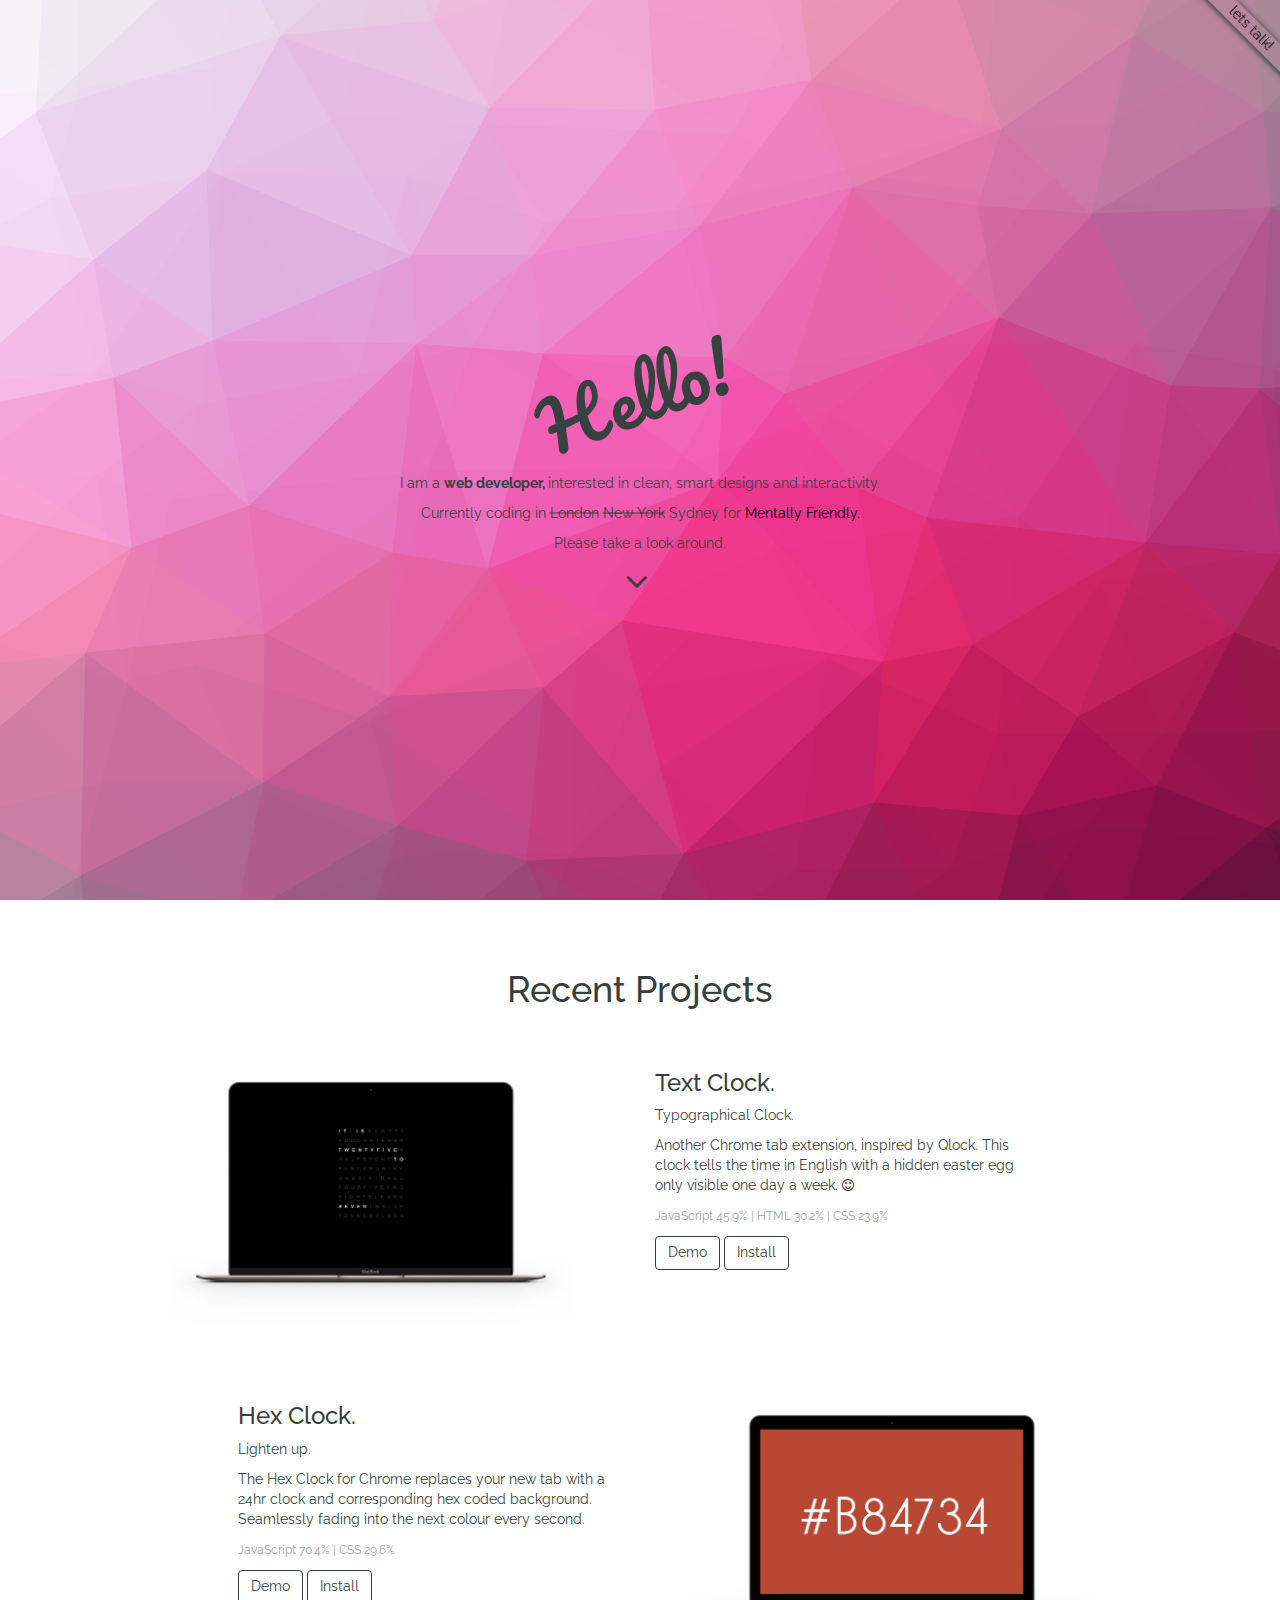
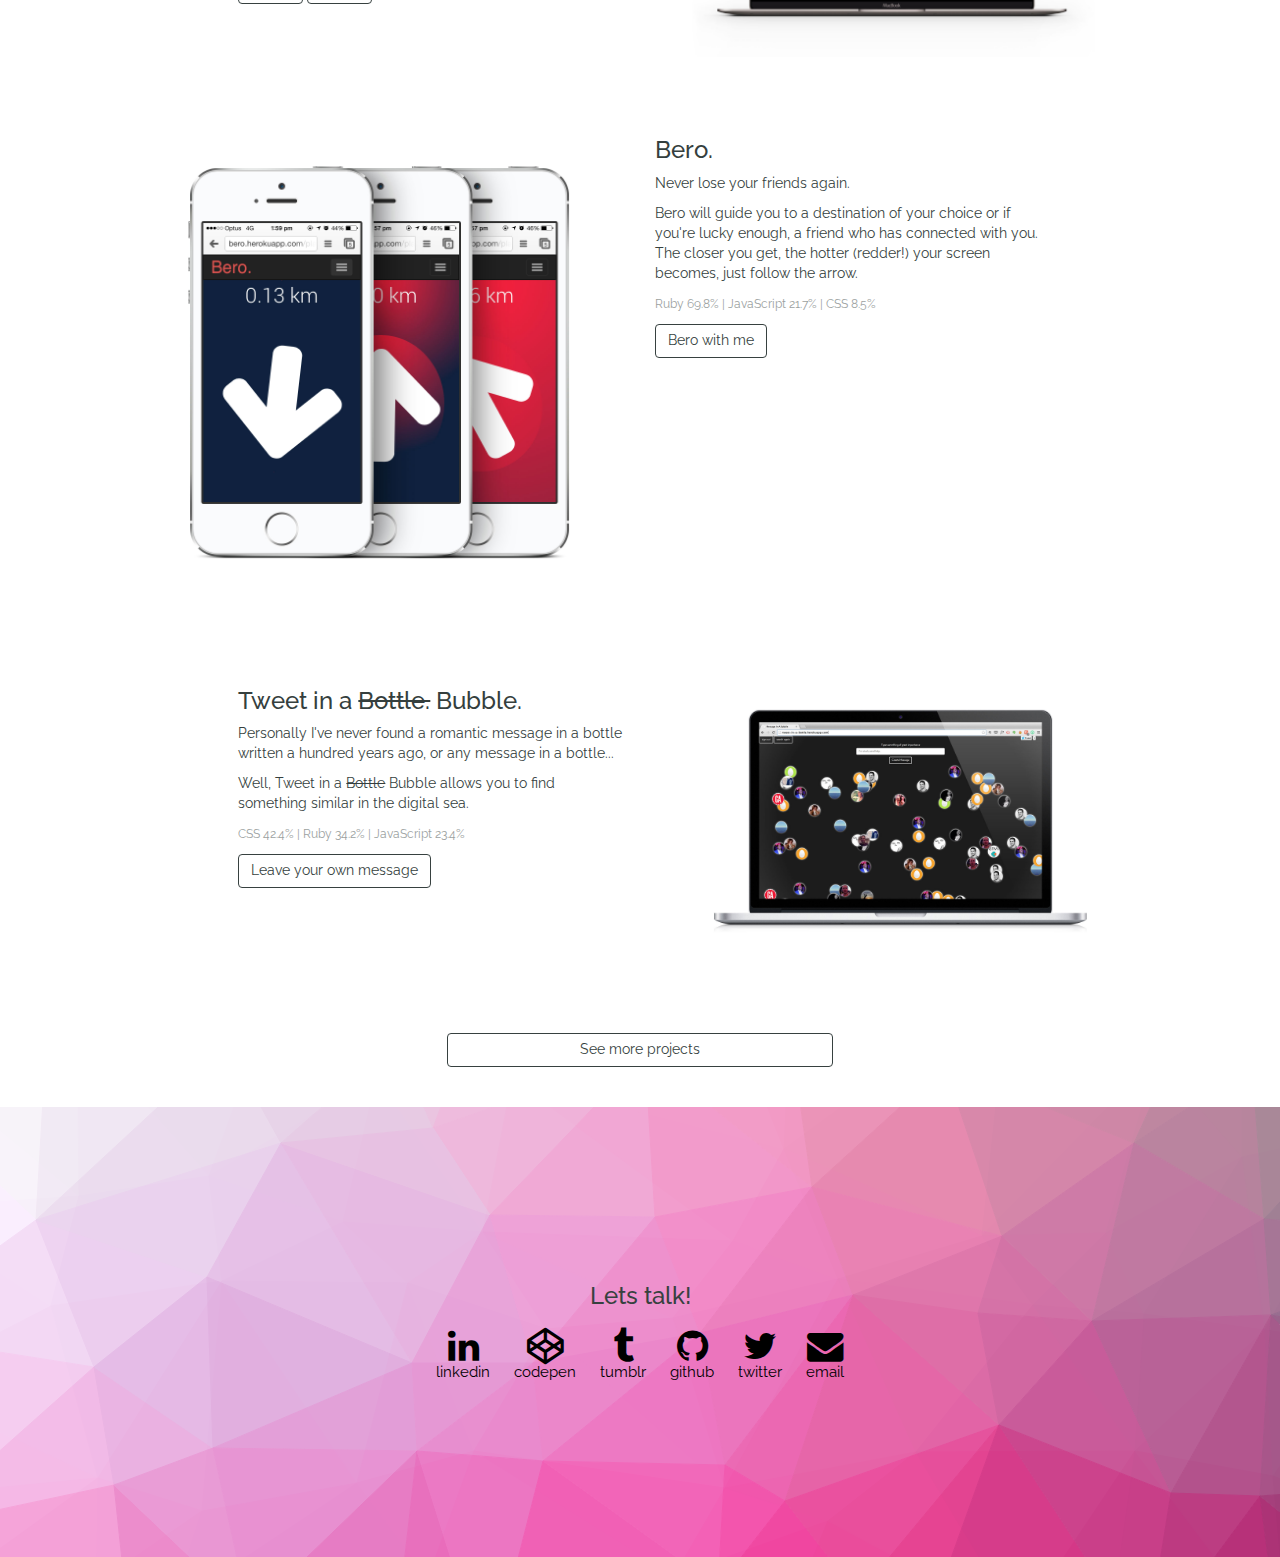
==== commit 814ca66b: "upped photo colum sizes" ====
--- a/index.html
+++ b/index.html
@@ -56,14 +56,17 @@
       <div class='col-sm-4 col-sm-offset-2 col-sm-push-4'>
         <h3>Text Clock.</h3>
         <p>Typographical Clock.</p>
-        <p>Another Chrome tab extension, inspired by Qlock. This clock tells you the time in English. Demo and and install it below.</p>
+        <p>
+          Another Chrome tab extension, inspired by Qlock. This clock tells the time in English with a hidden easter egg only visible one day a week.
+          <i class='fa fa-smile-o'></i>
+        </p>
         <p>
           <small>JavaScript 45.9% | HTML 30.2% | CSS 23.9%</small>
         </p>
         <div class='btn' id='text-clock-demo-link'>Demo</div>
         <div class='btn' id='text-clock-install-link'>Install</div>
       </div>
-      <div class='col-sm-4 col-sm-pull-4'>
+      <div class='col-sm-5 col-sm-pull-5'>
         <img alt='Text Clock' class='img-responsive' src='/images/text-clock.jpg'>
       </div>
     </section>
@@ -80,7 +83,7 @@
         <div class='btn' id='clock-demo-link'>Demo</div>
         <div class='btn' id='clock-install-link'>Install</div>
       </div>
-      <div class='col-sm-4'>
+      <div class='col-sm-5'>
         <img alt='Hex Clock' class='img-responsive' src='/images/clock.png'>
       </div>
     </section>
@@ -96,7 +99,7 @@
         </p>
         <div class='btn' id='bero-link'>Bero with me</div>
       </div>
-      <div class='col-sm-4 col-sm-pull-4'>
+      <div class='col-sm-5 col-sm-pull-5'>
         <img alt='Bero' class='img-responsive' src='/images/bero.jpg'>
       </div>
     </section>
@@ -120,7 +123,7 @@
         </p>
         <div class='btn' id='message-link'>Leave your own message</div>
       </div>
-      <div class='col-sm-4'>
+      <div class='col-sm-5'>
         <img alt='Tweet in a bottle' class='img-responsive' src='/images/tweetbottle-white.jpg'>
       </div>
     </section>
@@ -139,7 +142,7 @@
           </p>
           <div class='btn' id='alt-link'>ALT//SHFT</div>
         </div>
-        <div class='col-sm-4 col-sm-pull-4'>
+        <div class='col-sm-5 col-sm-pull-5'>
           <img alt='alt//shft' class='img-responsive' src='/images/altshft.jpg'>
         </div>
       </section>
@@ -170,7 +173,7 @@
           </p>
           <div class='btn' id='nerd-link'>Fanciful Nerd</div>
         </div>
-        <div class='col-sm-4 col-sm-pull-4'>
+        <div class='col-sm-5 col-sm-pull-5'>
           <img alt='Fanciful Nerd' class='img-responsive' src='/images/nerd.jpg'>
         </div>
       </section>
@@ -186,7 +189,7 @@
             <small>JavaScript 82.6%	| CSS 17.4%</small>
           </p>
         </div>
-        <div class='col-sm-4 col'>
+        <div class='col-sm-4'>
           <img alt='Philips Hue Switch' class='img-responsive' src='/images/hue.jpg'>
         </div>
       </section>
@@ -201,7 +204,7 @@
             <small>JavaScript 54.1% | CSS 45.9%</small>
           </p>
         </div>
-        <div class='col-sm-4 col-sm-pull-4'>
+        <div class='col-sm-5 col-sm-pull-5'>
           <img alt='Portfolio' class='img-responsive' src='/images/portfolio.jpg'>
         </div>
       </section>
@@ -225,7 +228,7 @@
             <small>Thanks Heroku.</small>
           </p>
         </div>
-        <div class='col-sm-4'>
+        <div class='col-sm-5'>
           <img alt='Weatherify' class='img-responsive' src='/images/weatherify-white.jpg'>
         </div>
       </section>
--- a/stylesheets/all.css
+++ b/stylesheets/all.css
@@ -8896,8 +8896,8 @@
 
 /* line 116, /Applications/XAMPP/xamppfiles/htdocs/portfolio/searleb.github.io/source/stylesheets/all.css.scss */
 .project {
-  margin-top: 20px;
-  margin-bottom: 20px;
+  margin-top: 30px;
+  margin-bottom: 30px;
   display: inline-block;
   vertical-align: middle; }
 
@@ -8912,29 +8912,30 @@
 /* line 131, /Applications/XAMPP/xamppfiles/htdocs/portfolio/searleb.github.io/source/stylesheets/all.css.scss */
 #show-more-button {
   margin-top: 40px;
-  margin-bottom: 40px; }
-
-/* line 136, /Applications/XAMPP/xamppfiles/htdocs/portfolio/searleb.github.io/source/stylesheets/all.css.scss */
+  margin-bottom: 40px;
+  overflow: hidden; }
+
+/* line 137, /Applications/XAMPP/xamppfiles/htdocs/portfolio/searleb.github.io/source/stylesheets/all.css.scss */
 #more-projects {
   display: none; }
 
-/* line 140, /Applications/XAMPP/xamppfiles/htdocs/portfolio/searleb.github.io/source/stylesheets/all.css.scss */
+/* line 141, /Applications/XAMPP/xamppfiles/htdocs/portfolio/searleb.github.io/source/stylesheets/all.css.scss */
 a {
-  color: #353F3E; }
-  /* line 142, /Applications/XAMPP/xamppfiles/htdocs/portfolio/searleb.github.io/source/stylesheets/all.css.scss */
+  color: #000; }
+  /* line 143, /Applications/XAMPP/xamppfiles/htdocs/portfolio/searleb.github.io/source/stylesheets/all.css.scss */
   a:hover {
-    color: #000000;
+    color: #353F3E;
     text-decoration: none; }
 
-/* line 149, /Applications/XAMPP/xamppfiles/htdocs/portfolio/searleb.github.io/source/stylesheets/all.css.scss */
+/* line 150, /Applications/XAMPP/xamppfiles/htdocs/portfolio/searleb.github.io/source/stylesheets/all.css.scss */
 article {
   display: inline-block;
   margin: 10px; }
-  /* line 152, /Applications/XAMPP/xamppfiles/htdocs/portfolio/searleb.github.io/source/stylesheets/all.css.scss */
+  /* line 153, /Applications/XAMPP/xamppfiles/htdocs/portfolio/searleb.github.io/source/stylesheets/all.css.scss */
   article a > p {
     font-family: "Raleway", "Helvetica", sans-serif; }
 
-/* line 157, /Applications/XAMPP/xamppfiles/htdocs/portfolio/searleb.github.io/source/stylesheets/all.css.scss */
+/* line 158, /Applications/XAMPP/xamppfiles/htdocs/portfolio/searleb.github.io/source/stylesheets/all.css.scss */
 .btn {
   border: 1px solid #374140;
   border-radius: 4px; }
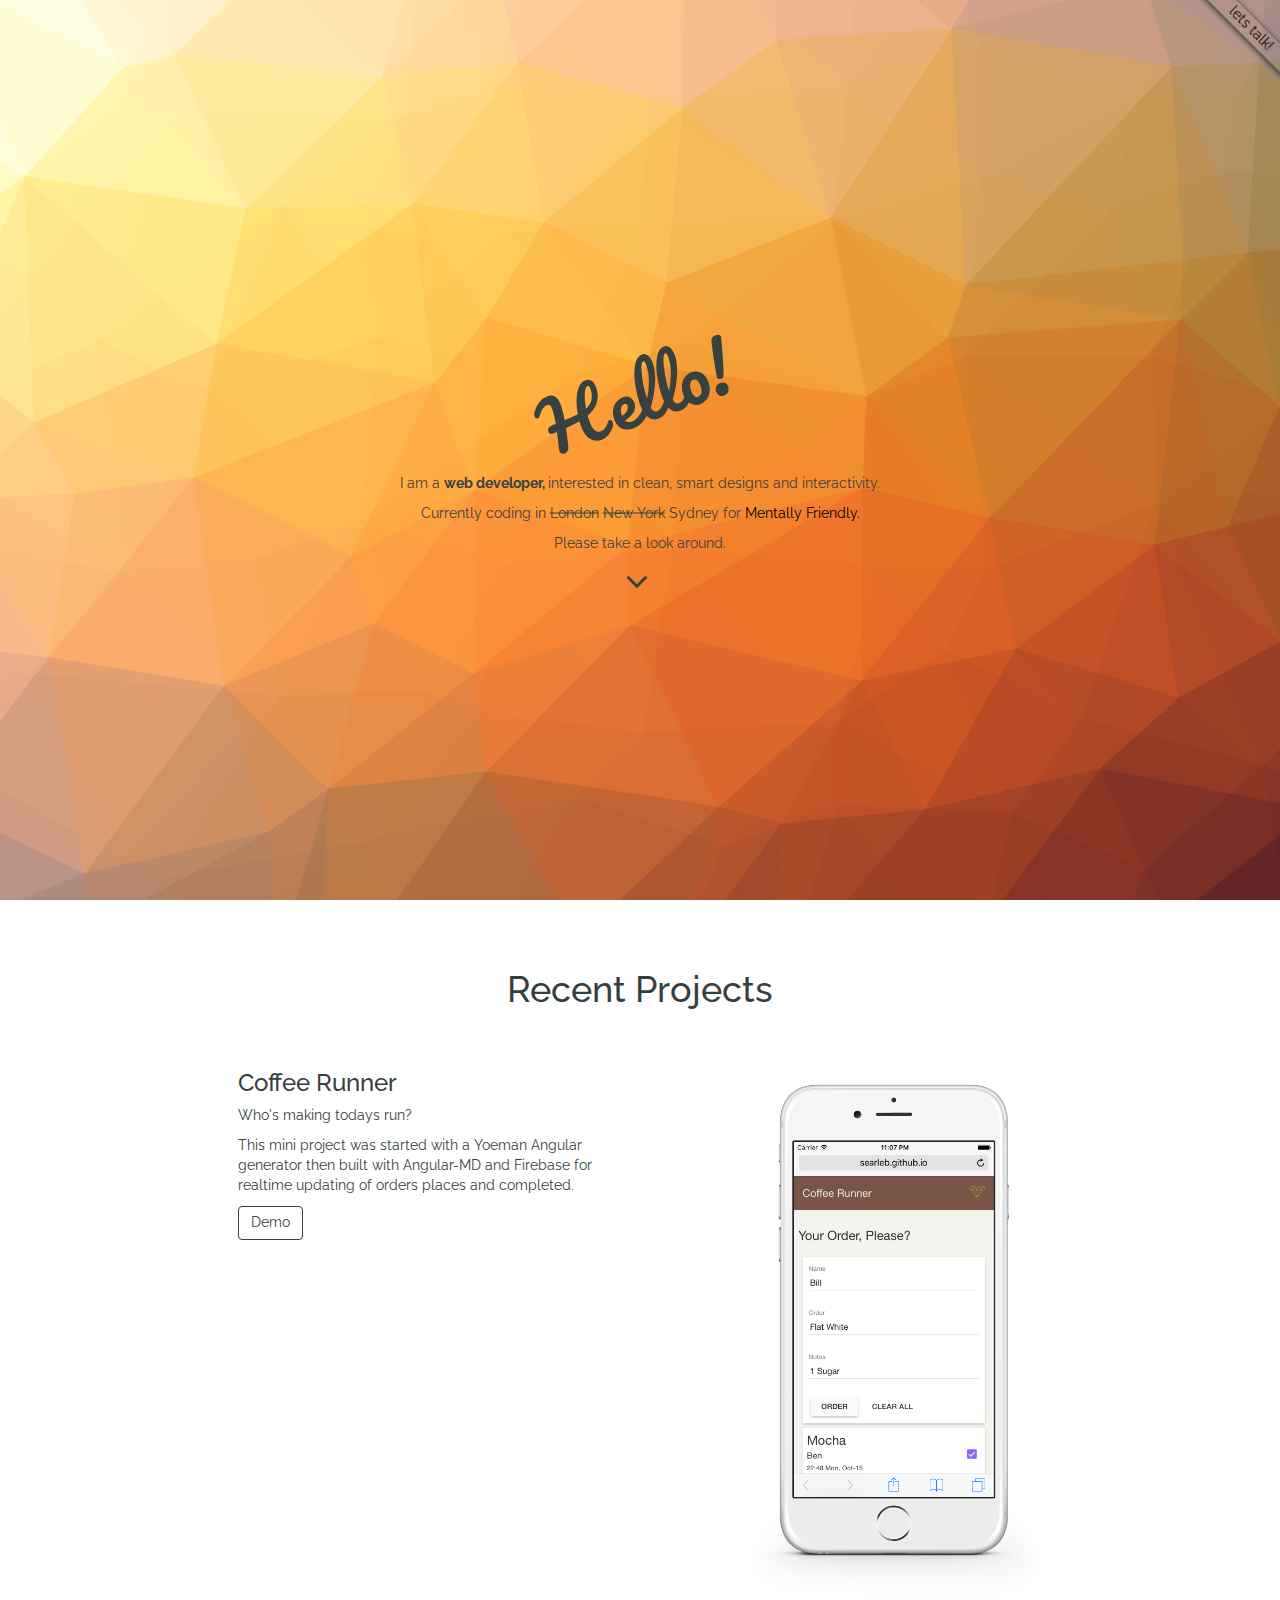
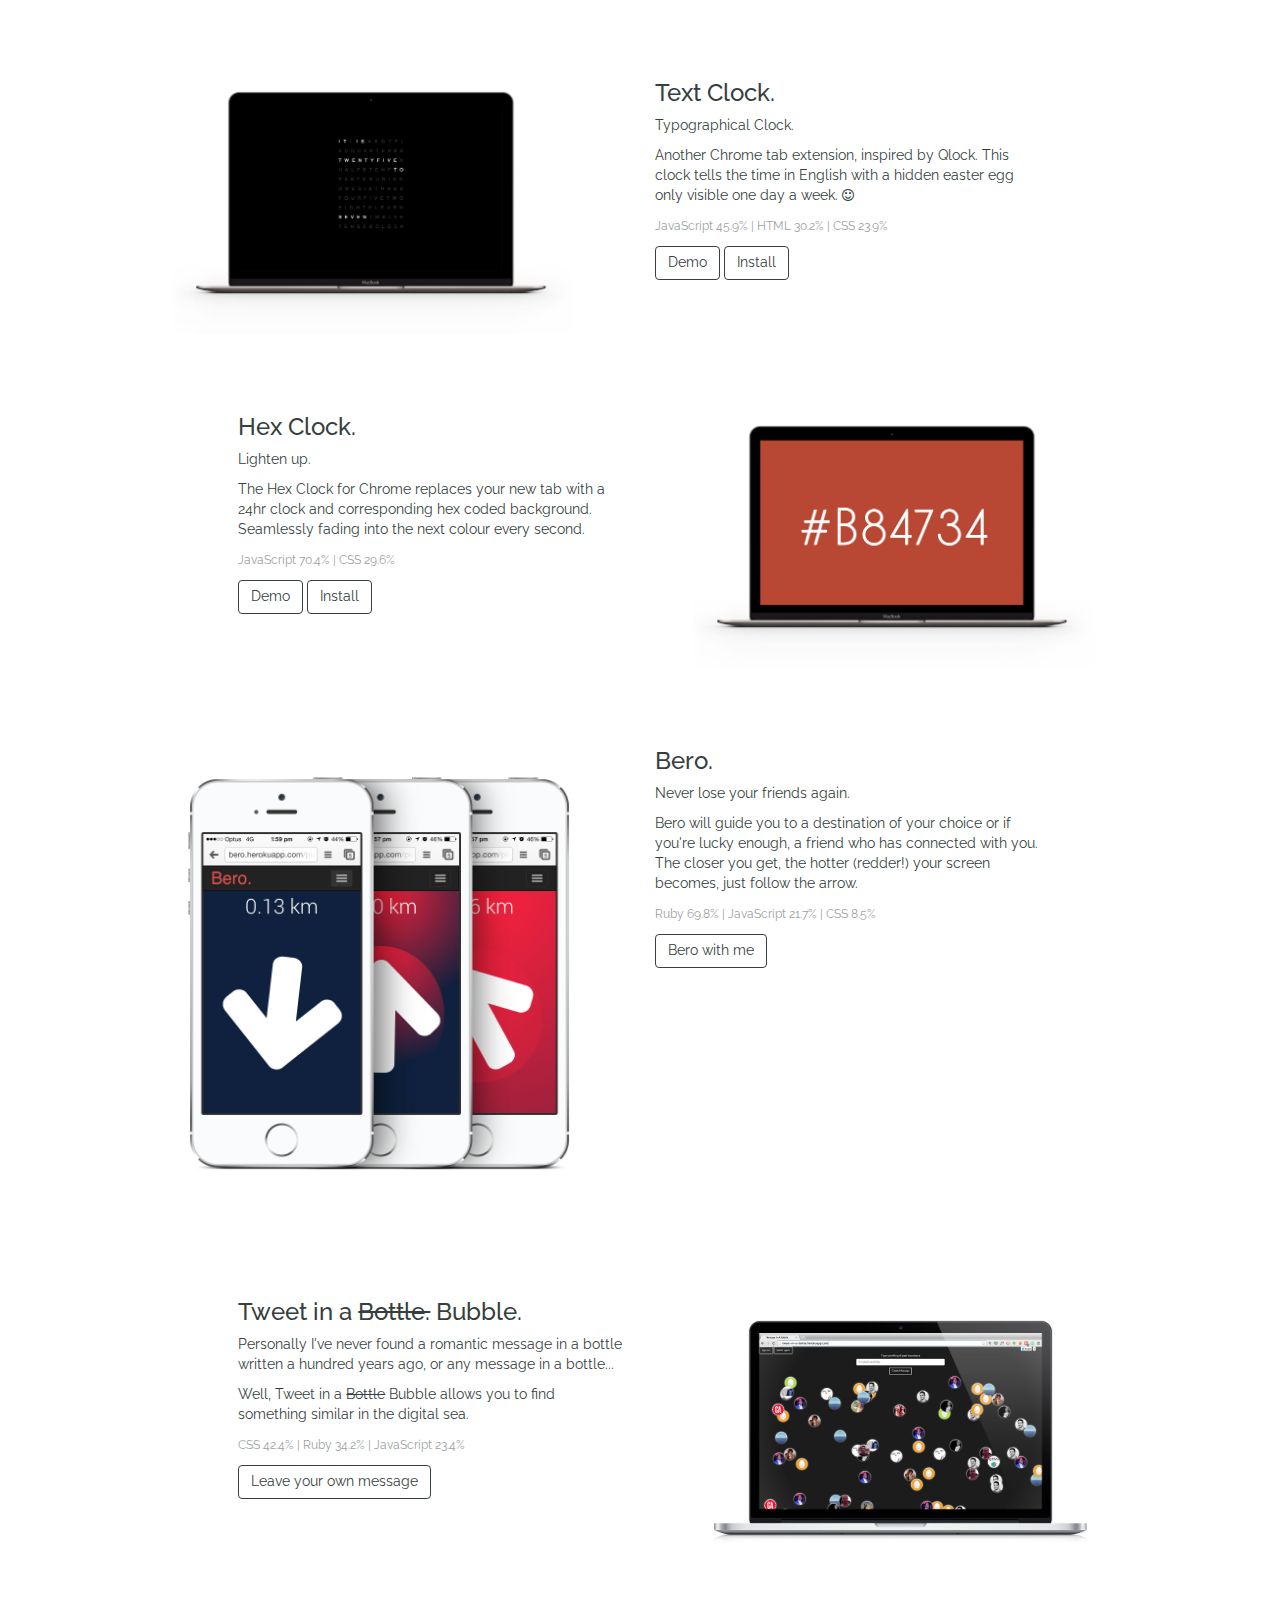
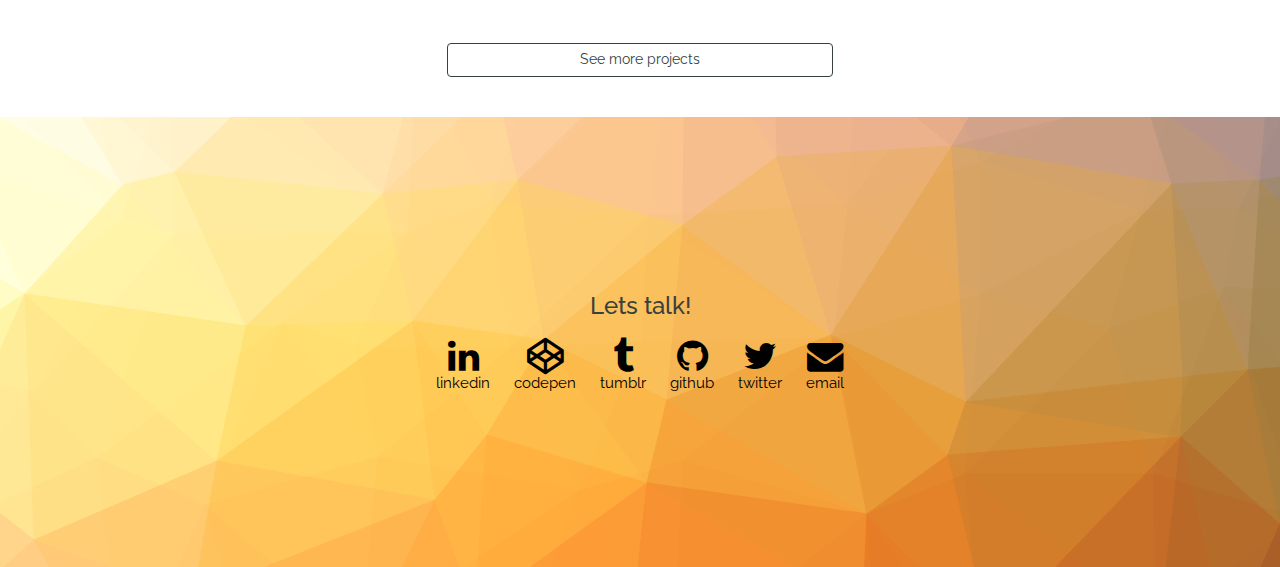
==== commit e0d8dcef: "updated some links and added coffee runner" ====
--- a/index.html
+++ b/index.html
@@ -1,281 +1,293 @@
 <!doctype html>
 <html>
-  <head>
+<head>
     <meta charset="utf-8">
-    
+
     <!-- Always force latest IE rendering engine or request Chrome Frame -->
     <meta content="IE=edge,chrome=1" http-equiv="X-UA-Compatible">
-    
+
     <!-- Use title if it's in the page YAML frontmatter -->
     <title>Bill Searle</title>
 
     <link href="/stylesheets/normalize.css" rel="stylesheet" type="text/css" /><link href="/stylesheets/all.css" rel="stylesheet" type="text/css" />
     <script src="/javascripts/all.js" type="text/javascript"></script>
-    
+
     <!-- bootstrap view port -->
     <meta name="viewport" content="width=device-width, initial-scale=1">
-    
-  </head>
-  
-  <body> 
-  <div class="container-fluid">
-    <div class='text-center' id='lets-talk'>
-  <a href="mailto:billsearle@me.com?Subject=Let's work together!" target='_top'>lets talk!</a>
-</div>
-<div class='background-container' id='background-container'>
-  <section class='text-center' id='elevator-pitch'>
-    <h1 class='script-title'>Hello!</h1>
-    <p>
-      I am a
-      <strong>
-        web developer,
-      </strong>
-      interested in clean, smart designs and interactivity.
-    </p>
-    <p>
-      Currently coding in
-      <s>London</s>
-      <s>New York</s>
-      Sydney for
-      <a href='http://www.mentallyfriendly.com/' target='blank'>Mentally Friendly.</a>
-    </p>
-    <p>Please take a look around.</p>
-    <i class='fa fa-angle-down fa-size row'></i>
-  </section>
-  <div class='background-1' id='background-1'>
-    <!-- %p 1 -->
-  </div>
-  <div class='background-2' id='background-2'>
-    <!-- %p 2 -->
-  </div>
-</div>
-<div id='site-content'>
-  <h1 class='text-center' id='recent-projects'>Recent Projects</h1>
-  <div class='row'>
-    <section class='project col-sm-12'>
-      <div class='col-sm-4 col-sm-offset-2 col-sm-push-4'>
-        <h3>Text Clock.</h3>
-        <p>Typographical Clock.</p>
-        <p>
-          Another Chrome tab extension, inspired by Qlock. This clock tells the time in English with a hidden easter egg only visible one day a week.
-          <i class='fa fa-smile-o'></i>
-        </p>
-        <p>
-          <small>JavaScript 45.9% | HTML 30.2% | CSS 23.9%</small>
-        </p>
-        <div class='btn' id='text-clock-demo-link'>Demo</div>
-        <div class='btn' id='text-clock-install-link'>Install</div>
-      </div>
-      <div class='col-sm-5 col-sm-pull-5'>
-        <img alt='Text Clock' class='img-responsive' src='/images/text-clock.jpg'>
-      </div>
-    </section>
-  </div>
-  <div class='row'>
-    <section class='project col-sm-12'>
-      <div class='col-sm-4 col-sm-offset-2'>
-        <h3>Hex Clock.</h3>
-        <p>Lighten up.</p>
-        <p>The Hex Clock for Chrome replaces your new tab with a 24hr clock and corresponding hex coded background. Seamlessly fading into the next colour every second.</p>
-        <p>
-          <small>JavaScript 70.4%	| CSS 29.6%</small>
-        </p>
-        <div class='btn' id='clock-demo-link'>Demo</div>
-        <div class='btn' id='clock-install-link'>Install</div>
-      </div>
-      <div class='col-sm-5'>
-        <img alt='Hex Clock' class='img-responsive' src='/images/clock.png'>
-      </div>
-    </section>
-  </div>
-  <div class='row'>
-    <section class='project col-sm-12'>
-      <div class='col-sm-4 col-sm-offset-2 col-sm-push-4'>
-        <h3>Bero.</h3>
-        <p>Never lose your friends again.</p>
-        <p>Bero will guide you to a destination of your choice or if you're lucky enough, a friend who has connected with you. The closer you get, the hotter (redder!) your screen becomes, just follow the arrow.</p>
-        <p>
-          <small>Ruby 69.8%	| JavaScript 21.7%	| CSS 8.5%</small>
-        </p>
-        <div class='btn' id='bero-link'>Bero with me</div>
-      </div>
-      <div class='col-sm-5 col-sm-pull-5'>
-        <img alt='Bero' class='img-responsive' src='/images/bero.jpg'>
-      </div>
-    </section>
-  </div>
-  <div class='row'>
-    <section class='project col-sm-12'>
-      <div class='col-sm-4 col-sm-offset-2'>
-        <h3>
-          Tweet in a
-          <s>Bottle.</s>
-          Bubble.
-        </h3>
-        <p>Personally I've never found a romantic message in a bottle written a hundred years ago, or any message in a bottle...</p>
-        <p>
-          Well, Tweet in a
-          <s>Bottle</s>
-          Bubble allows you to find something similar in the digital sea.
-        </p>
-        <p>
-          <small>CSS 42.4%	| Ruby 34.2%	| JavaScript 23.4%</small>
-        </p>
-        <div class='btn' id='message-link'>Leave your own message</div>
-      </div>
-      <div class='col-sm-5'>
-        <img alt='Tweet in a bottle' class='img-responsive' src='/images/tweetbottle-white.jpg'>
-      </div>
-    </section>
-  </div>
-  <section class='col-sm-4 col-sm-offset-4'>
-    <div class='show-more btn btn-block' id='show-more-button'>See more projects</div>
-  </section>
-  <div id='more-projects'>
-    <div class='row'>
-      <section class='project col-sm-12'>
-        <div class='col-sm-4 col-sm-offset-2 col-sm-push-4'>
-          <h3>ALT//SHFT</h3>
-          <p>A full page parallaxing site built to showcase the curation projects of ALT//SHFT.</p>
-          <p>
-            <small>JavaScript 94.3%	| CSS 5.7%</small>
-          </p>
-          <div class='btn' id='alt-link'>ALT//SHFT</div>
-        </div>
-        <div class='col-sm-5 col-sm-pull-5'>
-          <img alt='alt//shft' class='img-responsive' src='/images/altshft.jpg'>
-        </div>
-      </section>
+
+</head>
+
+<body>
+    <div class="container-fluid">
+        <div class='text-center' id='lets-talk'>
+            <a href="mailto:billsearle@me.com?Subject=Let's work together!" target='_top'>lets talk!</a>
+        </div>
+        <div class='background-container' id='background-container'>
+            <section class='text-center' id='elevator-pitch'>
+                <h1 class='script-title'>Hello!</h1>
+                <p>
+                    I am a
+                    <strong>
+                        web developer,
+                    </strong>
+                    interested in clean, smart designs and interactivity.
+                </p>
+                <p>
+                    Currently coding in
+                    <s>London</s>
+                    <s>New York</s>
+                    Sydney for
+                    <a href='http://www.mentallyfriendly.com/' target='blank'>Mentally Friendly.</a>
+                </p>
+                <p>Please take a look around.</p>
+                <i class='fa fa-angle-down fa-size row'></i>
+            </section>
+            <div class='background-1' id='background-1'>
+                <!-- %p 1 -->
+            </div>
+            <div class='background-2' id='background-2'>
+                <!-- %p 2 -->
+            </div>
+        </div>
+        <div id='site-content'>
+            <h1 class='text-center' id='recent-projects'>Recent Projects</h1>
+            <div class='row'>
+                <section class='project col-sm-12'>
+                    <div class='col-sm-4 col-sm-offset-2'>
+                        <h3>Coffee Runner</h3>
+                        <p>Who's making todays run?</p>
+                        <p>This mini project was started with a Yoeman Angular generator then built with Angular-MD and Firebase for realtime updating of orders places and completed.</p>
+                        <div class='btn' id='coffee-demo-link'>Demo</div>
+                    </div>
+                    <div class='col-sm-5'>
+                        <img alt='Hex Clock' class='img-responsive' src='/images/coffee-runner.png'>
+                    </div>
+                </section>
+            </div>
+            <div class='row'>
+                <section class='project col-sm-12'>
+                    <div class='col-sm-4 col-sm-offset-2 col-sm-push-4'>
+                        <h3>Text Clock.</h3>
+                        <p>Typographical Clock.</p>
+                        <p>
+                            Another Chrome tab extension, inspired by Qlock. This clock tells the time in English with a hidden easter egg only visible one day a week.
+                            <i class='fa fa-smile-o'></i>
+                        </p>
+                        <p>
+                            <small>JavaScript 45.9% | HTML 30.2% | CSS 23.9%</small>
+                        </p>
+                        <div class='btn' id='text-clock-demo-link'>Demo</div>
+                        <div class='btn' id='text-clock-install-link'>Install</div>
+                    </div>
+                    <div class='col-sm-5 col-sm-pull-5'>
+                        <img alt='Text Clock' class='img-responsive' src='/images/text-clock.jpg'>
+                    </div>
+                </section>
+            </div>
+            <div class='row'>
+                <section class='project col-sm-12'>
+                    <div class='col-sm-4 col-sm-offset-2'>
+                        <h3>Hex Clock.</h3>
+                        <p>Lighten up.</p>
+                        <p>The Hex Clock for Chrome replaces your new tab with a 24hr clock and corresponding hex coded background. Seamlessly fading into the next colour every second.</p>
+                        <p>
+                            <small>JavaScript 70.4%	| CSS 29.6%</small>
+                        </p>
+                        <div class='btn' id='clock-demo-link'>Demo</div>
+                        <div class='btn' id='clock-install-link'>Install</div>
+                    </div>
+                    <div class='col-sm-5'>
+                        <img alt='Hex Clock' class='img-responsive' src='/images/clock.png'>
+                    </div>
+                </section>
+            </div>
+            <div class='row'>
+                <section class='project col-sm-12'>
+                    <div class='col-sm-4 col-sm-offset-2 col-sm-push-4'>
+                        <h3>Bero.</h3>
+                        <p>Never lose your friends again.</p>
+                        <p>Bero will guide you to a destination of your choice or if you're lucky enough, a friend who has connected with you. The closer you get, the hotter (redder!) your screen becomes, just follow the arrow.</p>
+                        <p>
+                            <small>Ruby 69.8%	| JavaScript 21.7%	| CSS 8.5%</small>
+                        </p>
+                        <div class='btn' id='bero-link'>Bero with me</div>
+                    </div>
+                    <div class='col-sm-5 col-sm-pull-5'>
+                        <img alt='Bero' class='img-responsive' src='/images/bero.jpg'>
+                    </div>
+                </section>
+            </div>
+            <div class='row'>
+                <section class='project col-sm-12'>
+                    <div class='col-sm-4 col-sm-offset-2'>
+                        <h3>
+                            Tweet in a
+                            <s>Bottle.</s>
+                            Bubble.
+                        </h3>
+                        <p>Personally I've never found a romantic message in a bottle written a hundred years ago, or any message in a bottle...</p>
+                        <p>
+                            Well, Tweet in a
+                            <s>Bottle</s>
+                            Bubble allows you to find something similar in the digital sea.
+                        </p>
+                        <p>
+                            <small>CSS 42.4%	| Ruby 34.2%	| JavaScript 23.4%</small>
+                        </p>
+                        <div class='btn' id='message-link'>Leave your own message</div>
+                    </div>
+                    <div class='col-sm-5'>
+                        <img alt='Tweet in a bottle' class='img-responsive' src='/images/tweetbottle-white.jpg'>
+                    </div>
+                </section>
+            </div>
+            <section class='col-sm-4 col-sm-offset-4'>
+                <div class='show-more btn btn-block' id='show-more-button'>See more projects</div>
+            </section>
+            <div id='more-projects'>
+                <div class='row'>
+                    <section class='project col-sm-12'>
+                        <div class='col-sm-4 col-sm-offset-2 col-sm-push-4'>
+                            <h3>ALT//SHFT</h3>
+                            <p>A full page parallaxing site built to showcase the curation projects of ALT//SHFT.</p>
+                            <p>
+                                <small>JavaScript 94.3%	| CSS 5.7%</small>
+                            </p>
+                            <div class='btn' id='alt-link'>ALT//SHFT</div>
+                        </div>
+                        <div class='col-sm-5 col-sm-pull-5'>
+                            <img alt='alt//shft' class='img-responsive' src='/images/altshft.jpg'>
+                        </div>
+                    </section>
+                </div>
+                <div class='row'>
+                    <section class='project col-sm-12'>
+                        <div class='col-sm-4 col-sm-offset-2'>
+                            <h3>Untitled Productions</h3>
+                            <p>Untitled Productions is a full service video production house, this showcase site was my final project coming out of General Assembly's Front End Web Dev course. The site was live for a year.</p>
+                            <p>
+                                <small>JavaScript 96.2%	| CSS 3.8%</small>
+                            </p>
+                            <div class='btn' id='untitled-link'>Untitled Productions</div>
+                        </div>
+                        <div class='col-sm-4'>
+                            <img alt='Untitled Productions' class='img-responsive' src='/images/untitledlandscape.jpg'>
+                        </div>
+                    </section>
+                </div>
+                <div class='row'>
+                    <section class='project col-sm-12'>
+                        <div class='col-sm-4 col-sm-offset-2 col-sm-push-4'>
+                            <h3>Fanciful Nerd</h3>
+                            <p>Just a bit of silly fun with a webcam!</p>
+                            <p>(Only tested in Chrome)</p>
+                            <p>
+                                <small>JavaScript 99.6%	| CSS 0.4%</small>
+                            </p>
+                        </div>
+                        <div class='col-sm-5 col-sm-pull-5'>
+                            <img alt='Fanciful Nerd' class='img-responsive' src='/images/nerd.jpg'>
+                        </div>
+                    </section>
+                </div>
+                <div class='row'>
+                    <section class='project col-sm-12'>
+                        <div class='col-sm-4 col-sm-offset-2'>
+                            <h3>Raspberry Pi Hue Switch</h3>
+                            <p>A simple AJAX On/Off light switch for Philips Hue lights running within Chromium and controlled via a touch screen.</p>
+                            <p>It's a bit quicker than fumbling through the app just to turn your lights off!</p>
+                            <p>I'm also in the process of porting this in to a Chrome Extension.</p>
+                            <p>
+                                <small>JavaScript 82.6%	| CSS 17.4%</small>
+                            </p>
+                        </div>
+                        <div class='col-sm-4'>
+                            <img alt='Philips Hue Switch' class='img-responsive' src='/images/hue.jpg'>
+                        </div>
+                    </section>
+                </div>
+                <div class='row'>
+                    <section class='project col-sm-12'>
+                        <div class='col-sm-4 col-sm-offset-2 col-sm-push-4'>
+                            <h3>Portfolio!</h3>
+                            <p>And of course this very site.</p>
+                            <p>Built on Middleman with HAML, SCSS and jQuery.</p>
+                            <p>
+                                <small>JavaScript 54.1% | CSS 45.9%</small>
+                            </p>
+                        </div>
+                        <div class='col-sm-5 col-sm-pull-5'>
+                            <img alt='Portfolio' class='img-responsive' src='/images/portfolio.jpg'>
+                        </div>
+                    </section>
+                </div>
+                <div class='row'>
+                    <section class='project col-sm-12'>
+                        <div class='col-sm-4 col-sm-offset-2'>
+                            <h3>Weatherify.</h3>
+                            <p>Weatherify takes your local weather conditions and creates a Spotify playlist based on that information.</p>
+                            <p>For example, if your summary is 'Partly Cloudy', Weatherify will create a playlist of tracks containing 'cloudy' in their title.</p>
+                            <p>
+                                <small>Ruby 92.0% | CSS 5.8% | JavaScript 2.2%</small>
+                            </p>
+                            <div class='btn disabled' id='weatherify-link'>
+                                <s>Listen here</s>
+                            </div>
+                            <p>
+                                <small>Sorry, I'm currently in state of: "App crashed".</small>
+                            </p>
+                            <p>
+                                <small>Thanks Heroku.</small>
+                            </p>
+                        </div>
+                        <div class='col-sm-5'>
+                            <img alt='Weatherify' class='img-responsive' src='/images/weatherify-white.jpg'>
+                        </div>
+                    </section>
+                </div>
+            </div>
+        </div>
+        <div class='contact-size col-sm-12' id='contact-container'>
+            <footer class='text-center col-xs-12' id='contact'>
+                <h3>
+                    Lets talk!
+                </h3>
+                <article>
+                    <a class='fa fa-linkedin fa-size' href='http://www.linkedin.com/pub/bill-searle/27/98b/398' target='_blank'>
+                        <p>linkedin</p>
+                    </a>
+                </article>
+                <article>
+                    <a class='fa fa-codepen fa-size' href='http://codepen.io/searleb/' target='_blank'>
+                        <p>codepen</p>
+                    </a>
+                </article>
+                <article>
+                    <a class='fa fa-tumblr fa-size' href='http://goingwdi.tumblr.com/' target='_blank'>
+                        <p>tumblr</p>
+                    </a>
+                </article>
+                <article>
+                    <a class='fa fa-github fa-size' href='https://github.com/searleb' target='_blank'>
+                        <p>github</p>
+                    </a>
+                </article>
+                <article>
+                    <a class='fa fa-twitter fa-size' href='https://twitter.com/Bill_Searle' target='_blank'>
+                        <p>twitter</p>
+                    </a>
+                </article>
+                <article>
+                    <a class='fa fa-envelope fa-size' href="mailto:billsearle@me.com?Subject=Let's work together!" target='_top'>
+                        <p>email</p>
+                    </a>
+                </article>
+            </footer>
+            <div class='background-1 contact-size' id='contact-background-1'></div>
+            <div class='background-2 contact-size' id='contact-background-2'></div>
+        </div>
+
+
     </div>
-    <div class='row'>
-      <section class='project col-sm-12'>
-        <div class='col-sm-4 col-sm-offset-2'>
-          <h3>Untitled Productions</h3>
-          <p>Untitled Productions is a full service video production house, this showcase site was my final project coming out of General Assembly's Front End Web Dev course. The site was live for a year.</p>
-          <p>
-            <small>JavaScript 96.2%	| CSS 3.8%</small>
-          </p>
-          <div class='btn' id='untitled-link'>Untitled Productions</div>
-        </div>
-        <div class='col-sm-4'>
-          <img alt='Untitled Productions' class='img-responsive' src='/images/untitledlandscape.jpg'>
-        </div>
-      </section>
-    </div>
-    <div class='row'>
-      <section class='project col-sm-12'>
-        <div class='col-sm-4 col-sm-offset-2 col-sm-push-4'>
-          <h3>Fanciful Nerd</h3>
-          <p>Just a bit of silly fun with a webcam!</p>
-          <p>(Only tested in Chrome)</p>
-          <p>
-            <small>JavaScript 99.6%	| CSS 0.4%</small>
-          </p>
-          <div class='btn' id='nerd-link'>Fanciful Nerd</div>
-        </div>
-        <div class='col-sm-5 col-sm-pull-5'>
-          <img alt='Fanciful Nerd' class='img-responsive' src='/images/nerd.jpg'>
-        </div>
-      </section>
-    </div>
-    <div class='row'>
-      <section class='project col-sm-12'>
-        <div class='col-sm-4 col-sm-offset-2'>
-          <h3>Raspberry Pi Hue Switch</h3>
-          <p>A simple AJAX On/Off light switch for Philips Hue lights running within Chromium and controlled via a touch screen.</p>
-          <p>It's a bit quicker than fumbling through the app just to turn your lights off!</p>
-          <p>I'm also in the process of porting this in to a Chrome Extension.</p>
-          <p>
-            <small>JavaScript 82.6%	| CSS 17.4%</small>
-          </p>
-        </div>
-        <div class='col-sm-4'>
-          <img alt='Philips Hue Switch' class='img-responsive' src='/images/hue.jpg'>
-        </div>
-      </section>
-    </div>
-    <div class='row'>
-      <section class='project col-sm-12'>
-        <div class='col-sm-4 col-sm-offset-2 col-sm-push-4'>
-          <h3>Portfolio!</h3>
-          <p>And of course this very site.</p>
-          <p>Built on Middleman with HAML, SCSS and jQuery.</p>
-          <p>
-            <small>JavaScript 54.1% | CSS 45.9%</small>
-          </p>
-        </div>
-        <div class='col-sm-5 col-sm-pull-5'>
-          <img alt='Portfolio' class='img-responsive' src='/images/portfolio.jpg'>
-        </div>
-      </section>
-    </div>
-    <div class='row'>
-      <section class='project col-sm-12'>
-        <div class='col-sm-4 col-sm-offset-2'>
-          <h3>Weatherify.</h3>
-          <p>Weatherify takes your local weather conditions and creates a Spotify playlist based on that information.</p>
-          <p>For example, if your summary is 'Partly Cloudy', Weatherify will create a playlist of tracks containing 'cloudy' in their title.</p>
-          <p>
-            <small>Ruby 92.0% | CSS 5.8% | JavaScript 2.2%</small>
-          </p>
-          <div class='btn disabled' id='weatherify-link'>
-            <s>Listen here</s>
-          </div>
-          <p>
-            <small>Sorry, I'm currently in state of: "App crashed".</small>
-          </p>
-          <p>
-            <small>Thanks Heroku.</small>
-          </p>
-        </div>
-        <div class='col-sm-5'>
-          <img alt='Weatherify' class='img-responsive' src='/images/weatherify-white.jpg'>
-        </div>
-      </section>
-    </div>
-  </div>
-</div>
-<div class='contact-size col-sm-12' id='contact-container'>
-  <footer class='text-center col-xs-12' id='contact'>
-    <h3>
-      Lets talk!
-    </h3>
-    <article>
-      <a class='fa fa-linkedin fa-size' href='http://www.linkedin.com/pub/bill-searle/27/98b/398' target='_blank'>
-        <p>linkedin</p>
-      </a>
-    </article>
-    <article>
-      <a class='fa fa-codepen fa-size' href='http://codepen.io/searleb/' target='_blank'>
-        <p>codepen</p>
-      </a>
-    </article>
-    <article>
-      <a class='fa fa-tumblr fa-size' href='http://goingwdi.tumblr.com/' target='_blank'>
-        <p>tumblr</p>
-      </a>
-    </article>
-    <article>
-      <a class='fa fa-github fa-size' href='https://github.com/searleb' target='_blank'>
-        <p>github</p>
-      </a>
-    </article>
-    <article>
-      <a class='fa fa-twitter fa-size' href='https://twitter.com/Bill_Searle' target='_blank'>
-        <p>twitter</p>
-      </a>
-    </article>
-    <article>
-      <a class='fa fa-envelope fa-size' href="mailto:billsearle@me.com?Subject=Let's work together!" target='_top'>
-        <p>email</p>
-      </a>
-    </article>
-  </footer>
-  <div class='background-1 contact-size' id='contact-background-1'></div>
-  <div class='background-2 contact-size' id='contact-background-2'></div>
-</div>
-
- 
-  </div>  
-  </body>
-</html>+</body>
+</html>
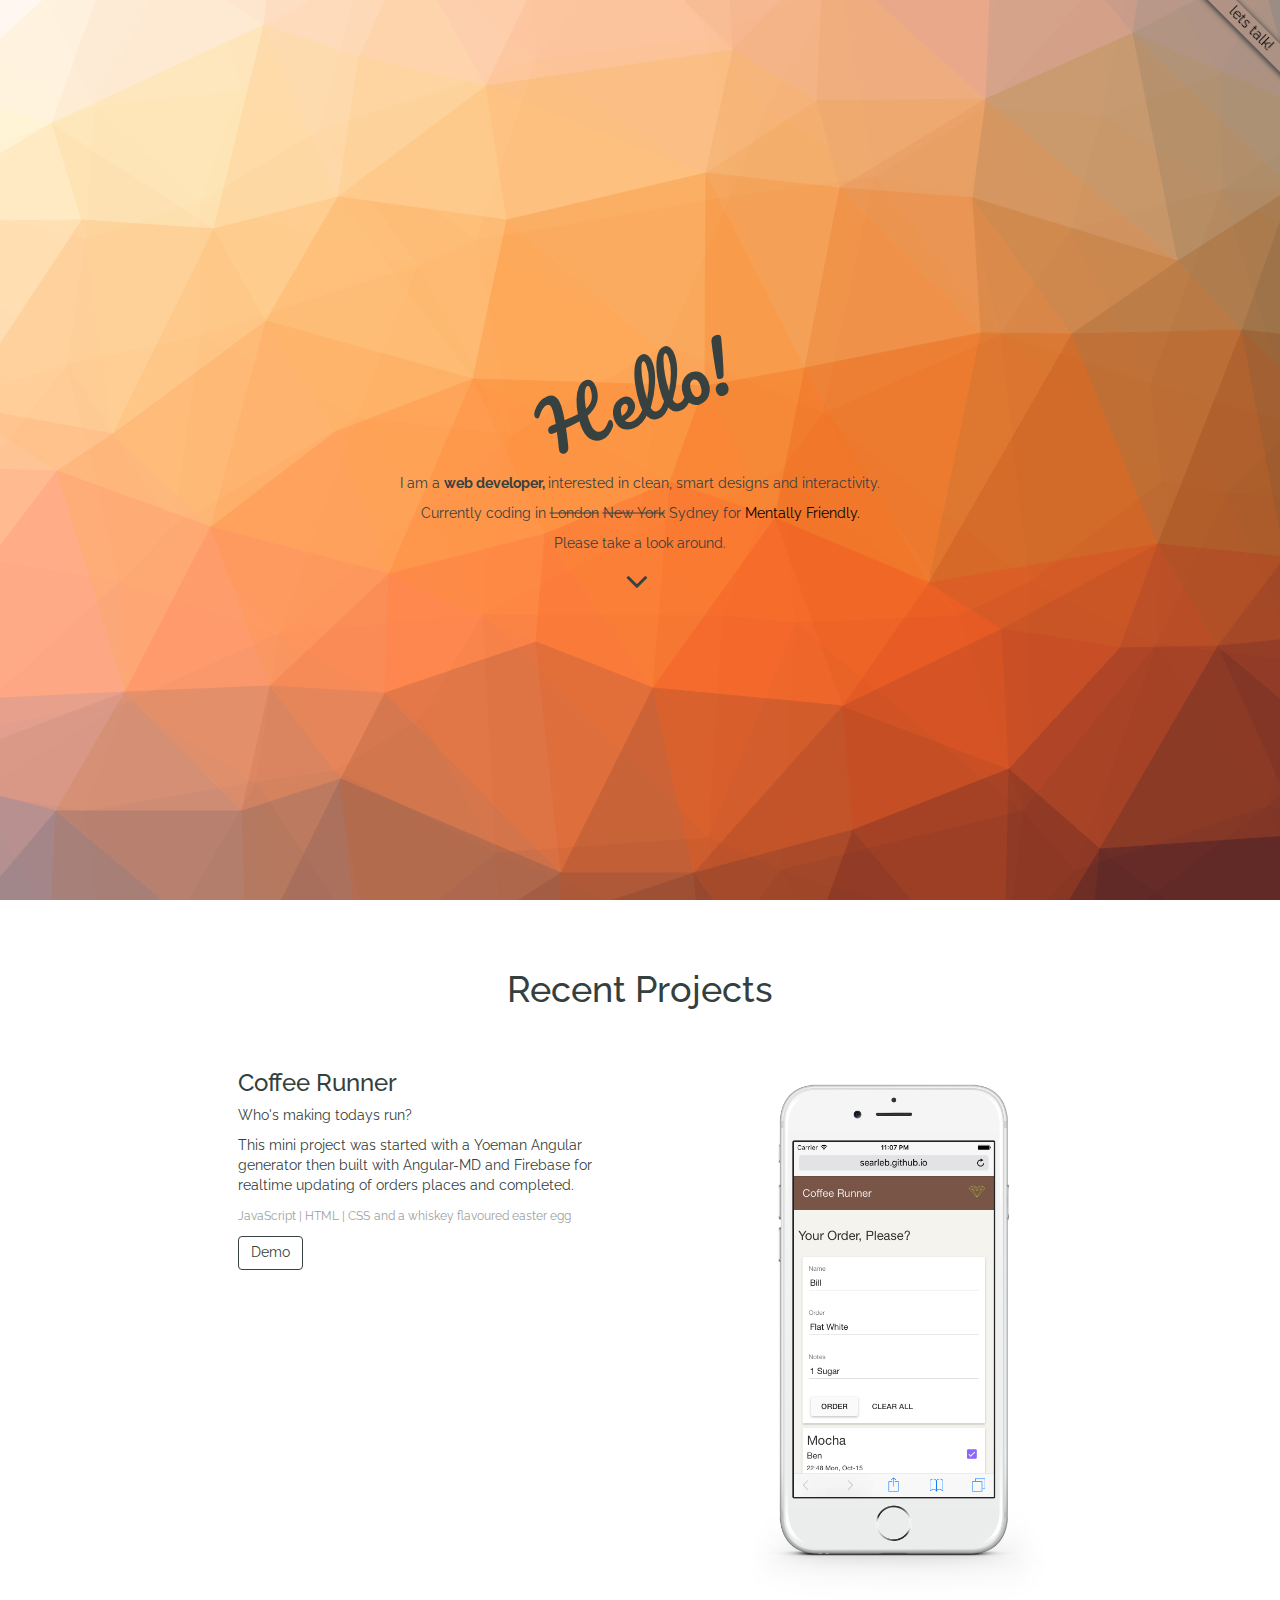
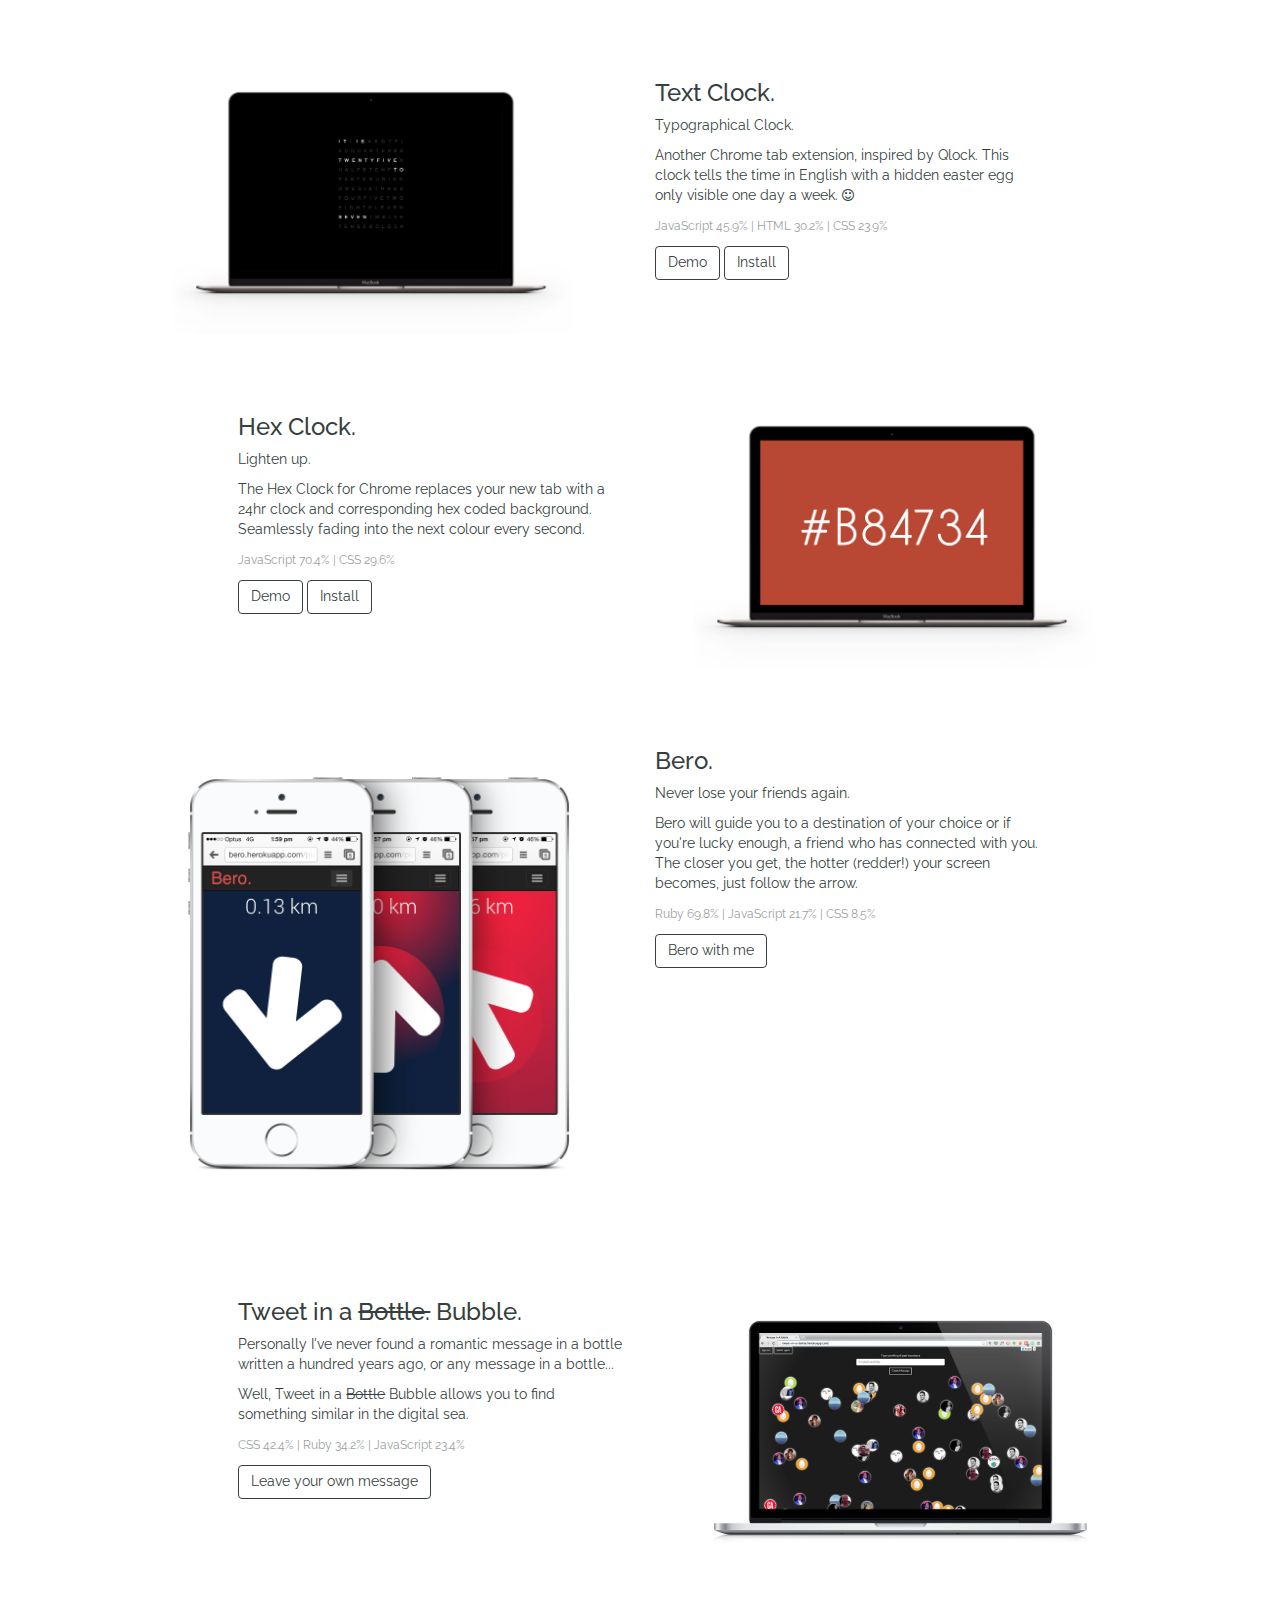
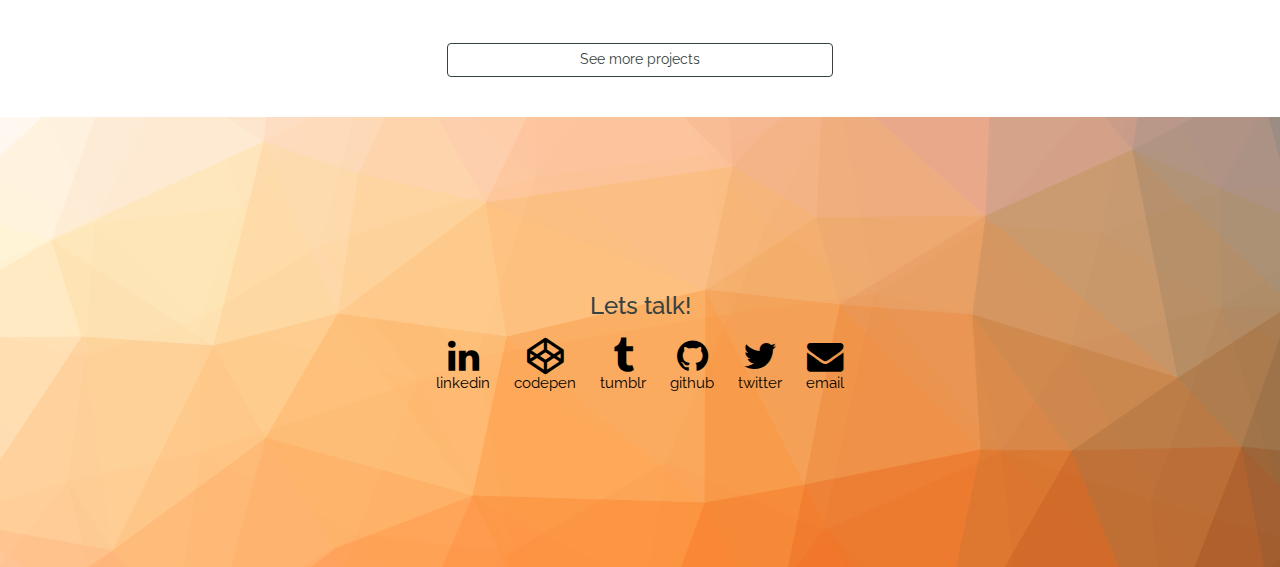
==== commit 7eb6ef90: "added small text to coffee runner" ====
--- a/index.html
+++ b/index.html
@@ -57,237 +57,241 @@
                         <h3>Coffee Runner</h3>
                         <p>Who's making todays run?</p>
                         <p>This mini project was started with a Yoeman Angular generator then built with Angular-MD and Firebase for realtime updating of orders places and completed.</p>
-                        <div class='btn' id='coffee-demo-link'>Demo</div>
+                    <p>
+                        <small>JavaScript | HTML | CSS</small>
+                        <small>and a whiskey flavoured easter egg</small>
+                    </p>
+                    <div class='btn' id='coffee-demo-link'>Demo</div>
+                </div>
+                <div class='col-sm-5'>
+                    <img alt='Hex Clock' class='img-responsive' src='/images/coffee-runner.png'>
+                </div>
+            </section>
+        </div>
+        <div class='row'>
+            <section class='project col-sm-12'>
+                <div class='col-sm-4 col-sm-offset-2 col-sm-push-4'>
+                    <h3>Text Clock.</h3>
+                    <p>Typographical Clock.</p>
+                    <p>
+                        Another Chrome tab extension, inspired by Qlock. This clock tells the time in English with a hidden easter egg only visible one day a week.
+                        <i class='fa fa-smile-o'></i>
+                    </p>
+                    <p>
+                        <small>JavaScript 45.9% | HTML 30.2% | CSS 23.9%</small>
+                    </p>
+                    <div class='btn' id='text-clock-demo-link'>Demo</div>
+                    <div class='btn' id='text-clock-install-link'>Install</div>
+                </div>
+                <div class='col-sm-5 col-sm-pull-5'>
+                    <img alt='Text Clock' class='img-responsive' src='/images/text-clock.jpg'>
+                </div>
+            </section>
+        </div>
+        <div class='row'>
+            <section class='project col-sm-12'>
+                <div class='col-sm-4 col-sm-offset-2'>
+                    <h3>Hex Clock.</h3>
+                    <p>Lighten up.</p>
+                    <p>The Hex Clock for Chrome replaces your new tab with a 24hr clock and corresponding hex coded background. Seamlessly fading into the next colour every second.</p>
+                    <p>
+                        <small>JavaScript 70.4%	| CSS 29.6%</small>
+                    </p>
+                    <div class='btn' id='clock-demo-link'>Demo</div>
+                    <div class='btn' id='clock-install-link'>Install</div>
+                </div>
+                <div class='col-sm-5'>
+                    <img alt='Hex Clock' class='img-responsive' src='/images/clock.png'>
+                </div>
+            </section>
+        </div>
+        <div class='row'>
+            <section class='project col-sm-12'>
+                <div class='col-sm-4 col-sm-offset-2 col-sm-push-4'>
+                    <h3>Bero.</h3>
+                    <p>Never lose your friends again.</p>
+                    <p>Bero will guide you to a destination of your choice or if you're lucky enough, a friend who has connected with you. The closer you get, the hotter (redder!) your screen becomes, just follow the arrow.</p>
+                    <p>
+                        <small>Ruby 69.8%	| JavaScript 21.7%	| CSS 8.5%</small>
+                    </p>
+                    <div class='btn' id='bero-link'>Bero with me</div>
+                </div>
+                <div class='col-sm-5 col-sm-pull-5'>
+                    <img alt='Bero' class='img-responsive' src='/images/bero.jpg'>
+                </div>
+            </section>
+        </div>
+        <div class='row'>
+            <section class='project col-sm-12'>
+                <div class='col-sm-4 col-sm-offset-2'>
+                    <h3>
+                        Tweet in a
+                        <s>Bottle.</s>
+                        Bubble.
+                    </h3>
+                    <p>Personally I've never found a romantic message in a bottle written a hundred years ago, or any message in a bottle...</p>
+                    <p>
+                        Well, Tweet in a
+                        <s>Bottle</s>
+                        Bubble allows you to find something similar in the digital sea.
+                    </p>
+                    <p>
+                        <small>CSS 42.4%	| Ruby 34.2%	| JavaScript 23.4%</small>
+                    </p>
+                    <div class='btn' id='message-link'>Leave your own message</div>
+                </div>
+                <div class='col-sm-5'>
+                    <img alt='Tweet in a bottle' class='img-responsive' src='/images/tweetbottle-white.jpg'>
+                </div>
+            </section>
+        </div>
+        <section class='col-sm-4 col-sm-offset-4'>
+            <div class='show-more btn btn-block' id='show-more-button'>See more projects</div>
+        </section>
+        <div id='more-projects'>
+            <div class='row'>
+                <section class='project col-sm-12'>
+                    <div class='col-sm-4 col-sm-offset-2 col-sm-push-4'>
+                        <h3>ALT//SHFT</h3>
+                        <p>A full page parallaxing site built to showcase the curation projects of ALT//SHFT.</p>
+                        <p>
+                            <small>JavaScript 94.3%	| CSS 5.7%</small>
+                        </p>
+                        <div class='btn' id='alt-link'>ALT//SHFT</div>
+                    </div>
+                    <div class='col-sm-5 col-sm-pull-5'>
+                        <img alt='alt//shft' class='img-responsive' src='/images/altshft.jpg'>
+                    </div>
+                </section>
+            </div>
+            <div class='row'>
+                <section class='project col-sm-12'>
+                    <div class='col-sm-4 col-sm-offset-2'>
+                        <h3>Untitled Productions</h3>
+                        <p>Untitled Productions is a full service video production house, this showcase site was my final project coming out of General Assembly's Front End Web Dev course. The site was live for a year.</p>
+                        <p>
+                            <small>JavaScript 96.2%	| CSS 3.8%</small>
+                        </p>
+                        <div class='btn' id='untitled-link'>Untitled Productions</div>
+                    </div>
+                    <div class='col-sm-4'>
+                        <img alt='Untitled Productions' class='img-responsive' src='/images/untitledlandscape.jpg'>
+                    </div>
+                </section>
+            </div>
+            <div class='row'>
+                <section class='project col-sm-12'>
+                    <div class='col-sm-4 col-sm-offset-2 col-sm-push-4'>
+                        <h3>Fanciful Nerd</h3>
+                        <p>Just a bit of silly fun with a webcam!</p>
+                        <p>(Only tested in Chrome)</p>
+                        <p>
+                            <small>JavaScript 99.6%	| CSS 0.4%</small>
+                        </p>
+                    </div>
+                    <div class='col-sm-5 col-sm-pull-5'>
+                        <img alt='Fanciful Nerd' class='img-responsive' src='/images/nerd.jpg'>
+                    </div>
+                </section>
+            </div>
+            <div class='row'>
+                <section class='project col-sm-12'>
+                    <div class='col-sm-4 col-sm-offset-2'>
+                        <h3>Raspberry Pi Hue Switch</h3>
+                        <p>A simple AJAX On/Off light switch for Philips Hue lights running within Chromium and controlled via a touch screen.</p>
+                        <p>It's a bit quicker than fumbling through the app just to turn your lights off!</p>
+                        <p>I'm also in the process of porting this in to a Chrome Extension.</p>
+                        <p>
+                            <small>JavaScript 82.6%	| CSS 17.4%</small>
+                        </p>
+                    </div>
+                    <div class='col-sm-4'>
+                        <img alt='Philips Hue Switch' class='img-responsive' src='/images/hue.jpg'>
+                    </div>
+                </section>
+            </div>
+            <div class='row'>
+                <section class='project col-sm-12'>
+                    <div class='col-sm-4 col-sm-offset-2 col-sm-push-4'>
+                        <h3>Portfolio!</h3>
+                        <p>And of course this very site.</p>
+                        <p>Built on Middleman with HAML, SCSS and jQuery.</p>
+                        <p>
+                            <small>JavaScript 54.1% | CSS 45.9%</small>
+                        </p>
+                    </div>
+                    <div class='col-sm-5 col-sm-pull-5'>
+                        <img alt='Portfolio' class='img-responsive' src='/images/portfolio.jpg'>
+                    </div>
+                </section>
+            </div>
+            <div class='row'>
+                <section class='project col-sm-12'>
+                    <div class='col-sm-4 col-sm-offset-2'>
+                        <h3>Weatherify.</h3>
+                        <p>Weatherify takes your local weather conditions and creates a Spotify playlist based on that information.</p>
+                        <p>For example, if your summary is 'Partly Cloudy', Weatherify will create a playlist of tracks containing 'cloudy' in their title.</p>
+                        <p>
+                            <small>Ruby 92.0% | CSS 5.8% | JavaScript 2.2%</small>
+                        </p>
+                        <div class='btn disabled' id='weatherify-link'>
+                            <s>Listen here</s>
+                        </div>
+                        <p>
+                            <small>Sorry, I'm currently in state of: "App crashed".</small>
+                        </p>
+                        <p>
+                            <small>Thanks Heroku.</small>
+                        </p>
                     </div>
                     <div class='col-sm-5'>
-                        <img alt='Hex Clock' class='img-responsive' src='/images/coffee-runner.png'>
-                    </div>
-                </section>
-            </div>
-            <div class='row'>
-                <section class='project col-sm-12'>
-                    <div class='col-sm-4 col-sm-offset-2 col-sm-push-4'>
-                        <h3>Text Clock.</h3>
-                        <p>Typographical Clock.</p>
-                        <p>
-                            Another Chrome tab extension, inspired by Qlock. This clock tells the time in English with a hidden easter egg only visible one day a week.
-                            <i class='fa fa-smile-o'></i>
-                        </p>
-                        <p>
-                            <small>JavaScript 45.9% | HTML 30.2% | CSS 23.9%</small>
-                        </p>
-                        <div class='btn' id='text-clock-demo-link'>Demo</div>
-                        <div class='btn' id='text-clock-install-link'>Install</div>
-                    </div>
-                    <div class='col-sm-5 col-sm-pull-5'>
-                        <img alt='Text Clock' class='img-responsive' src='/images/text-clock.jpg'>
-                    </div>
-                </section>
-            </div>
-            <div class='row'>
-                <section class='project col-sm-12'>
-                    <div class='col-sm-4 col-sm-offset-2'>
-                        <h3>Hex Clock.</h3>
-                        <p>Lighten up.</p>
-                        <p>The Hex Clock for Chrome replaces your new tab with a 24hr clock and corresponding hex coded background. Seamlessly fading into the next colour every second.</p>
-                        <p>
-                            <small>JavaScript 70.4%	| CSS 29.6%</small>
-                        </p>
-                        <div class='btn' id='clock-demo-link'>Demo</div>
-                        <div class='btn' id='clock-install-link'>Install</div>
-                    </div>
-                    <div class='col-sm-5'>
-                        <img alt='Hex Clock' class='img-responsive' src='/images/clock.png'>
-                    </div>
-                </section>
-            </div>
-            <div class='row'>
-                <section class='project col-sm-12'>
-                    <div class='col-sm-4 col-sm-offset-2 col-sm-push-4'>
-                        <h3>Bero.</h3>
-                        <p>Never lose your friends again.</p>
-                        <p>Bero will guide you to a destination of your choice or if you're lucky enough, a friend who has connected with you. The closer you get, the hotter (redder!) your screen becomes, just follow the arrow.</p>
-                        <p>
-                            <small>Ruby 69.8%	| JavaScript 21.7%	| CSS 8.5%</small>
-                        </p>
-                        <div class='btn' id='bero-link'>Bero with me</div>
-                    </div>
-                    <div class='col-sm-5 col-sm-pull-5'>
-                        <img alt='Bero' class='img-responsive' src='/images/bero.jpg'>
-                    </div>
-                </section>
-            </div>
-            <div class='row'>
-                <section class='project col-sm-12'>
-                    <div class='col-sm-4 col-sm-offset-2'>
-                        <h3>
-                            Tweet in a
-                            <s>Bottle.</s>
-                            Bubble.
-                        </h3>
-                        <p>Personally I've never found a romantic message in a bottle written a hundred years ago, or any message in a bottle...</p>
-                        <p>
-                            Well, Tweet in a
-                            <s>Bottle</s>
-                            Bubble allows you to find something similar in the digital sea.
-                        </p>
-                        <p>
-                            <small>CSS 42.4%	| Ruby 34.2%	| JavaScript 23.4%</small>
-                        </p>
-                        <div class='btn' id='message-link'>Leave your own message</div>
-                    </div>
-                    <div class='col-sm-5'>
-                        <img alt='Tweet in a bottle' class='img-responsive' src='/images/tweetbottle-white.jpg'>
-                    </div>
-                </section>
-            </div>
-            <section class='col-sm-4 col-sm-offset-4'>
-                <div class='show-more btn btn-block' id='show-more-button'>See more projects</div>
-            </section>
-            <div id='more-projects'>
-                <div class='row'>
-                    <section class='project col-sm-12'>
-                        <div class='col-sm-4 col-sm-offset-2 col-sm-push-4'>
-                            <h3>ALT//SHFT</h3>
-                            <p>A full page parallaxing site built to showcase the curation projects of ALT//SHFT.</p>
-                            <p>
-                                <small>JavaScript 94.3%	| CSS 5.7%</small>
-                            </p>
-                            <div class='btn' id='alt-link'>ALT//SHFT</div>
-                        </div>
-                        <div class='col-sm-5 col-sm-pull-5'>
-                            <img alt='alt//shft' class='img-responsive' src='/images/altshft.jpg'>
-                        </div>
-                    </section>
-                </div>
-                <div class='row'>
-                    <section class='project col-sm-12'>
-                        <div class='col-sm-4 col-sm-offset-2'>
-                            <h3>Untitled Productions</h3>
-                            <p>Untitled Productions is a full service video production house, this showcase site was my final project coming out of General Assembly's Front End Web Dev course. The site was live for a year.</p>
-                            <p>
-                                <small>JavaScript 96.2%	| CSS 3.8%</small>
-                            </p>
-                            <div class='btn' id='untitled-link'>Untitled Productions</div>
-                        </div>
-                        <div class='col-sm-4'>
-                            <img alt='Untitled Productions' class='img-responsive' src='/images/untitledlandscape.jpg'>
-                        </div>
-                    </section>
-                </div>
-                <div class='row'>
-                    <section class='project col-sm-12'>
-                        <div class='col-sm-4 col-sm-offset-2 col-sm-push-4'>
-                            <h3>Fanciful Nerd</h3>
-                            <p>Just a bit of silly fun with a webcam!</p>
-                            <p>(Only tested in Chrome)</p>
-                            <p>
-                                <small>JavaScript 99.6%	| CSS 0.4%</small>
-                            </p>
-                        </div>
-                        <div class='col-sm-5 col-sm-pull-5'>
-                            <img alt='Fanciful Nerd' class='img-responsive' src='/images/nerd.jpg'>
-                        </div>
-                    </section>
-                </div>
-                <div class='row'>
-                    <section class='project col-sm-12'>
-                        <div class='col-sm-4 col-sm-offset-2'>
-                            <h3>Raspberry Pi Hue Switch</h3>
-                            <p>A simple AJAX On/Off light switch for Philips Hue lights running within Chromium and controlled via a touch screen.</p>
-                            <p>It's a bit quicker than fumbling through the app just to turn your lights off!</p>
-                            <p>I'm also in the process of porting this in to a Chrome Extension.</p>
-                            <p>
-                                <small>JavaScript 82.6%	| CSS 17.4%</small>
-                            </p>
-                        </div>
-                        <div class='col-sm-4'>
-                            <img alt='Philips Hue Switch' class='img-responsive' src='/images/hue.jpg'>
-                        </div>
-                    </section>
-                </div>
-                <div class='row'>
-                    <section class='project col-sm-12'>
-                        <div class='col-sm-4 col-sm-offset-2 col-sm-push-4'>
-                            <h3>Portfolio!</h3>
-                            <p>And of course this very site.</p>
-                            <p>Built on Middleman with HAML, SCSS and jQuery.</p>
-                            <p>
-                                <small>JavaScript 54.1% | CSS 45.9%</small>
-                            </p>
-                        </div>
-                        <div class='col-sm-5 col-sm-pull-5'>
-                            <img alt='Portfolio' class='img-responsive' src='/images/portfolio.jpg'>
-                        </div>
-                    </section>
-                </div>
-                <div class='row'>
-                    <section class='project col-sm-12'>
-                        <div class='col-sm-4 col-sm-offset-2'>
-                            <h3>Weatherify.</h3>
-                            <p>Weatherify takes your local weather conditions and creates a Spotify playlist based on that information.</p>
-                            <p>For example, if your summary is 'Partly Cloudy', Weatherify will create a playlist of tracks containing 'cloudy' in their title.</p>
-                            <p>
-                                <small>Ruby 92.0% | CSS 5.8% | JavaScript 2.2%</small>
-                            </p>
-                            <div class='btn disabled' id='weatherify-link'>
-                                <s>Listen here</s>
-                            </div>
-                            <p>
-                                <small>Sorry, I'm currently in state of: "App crashed".</small>
-                            </p>
-                            <p>
-                                <small>Thanks Heroku.</small>
-                            </p>
-                        </div>
-                        <div class='col-sm-5'>
-                            <img alt='Weatherify' class='img-responsive' src='/images/weatherify-white.jpg'>
-                        </div>
-                    </section>
-                </div>
-            </div>
-        </div>
-        <div class='contact-size col-sm-12' id='contact-container'>
-            <footer class='text-center col-xs-12' id='contact'>
-                <h3>
-                    Lets talk!
-                </h3>
-                <article>
-                    <a class='fa fa-linkedin fa-size' href='http://www.linkedin.com/pub/bill-searle/27/98b/398' target='_blank'>
-                        <p>linkedin</p>
-                    </a>
-                </article>
-                <article>
-                    <a class='fa fa-codepen fa-size' href='http://codepen.io/searleb/' target='_blank'>
-                        <p>codepen</p>
-                    </a>
-                </article>
-                <article>
-                    <a class='fa fa-tumblr fa-size' href='http://goingwdi.tumblr.com/' target='_blank'>
-                        <p>tumblr</p>
-                    </a>
-                </article>
-                <article>
-                    <a class='fa fa-github fa-size' href='https://github.com/searleb' target='_blank'>
-                        <p>github</p>
-                    </a>
-                </article>
-                <article>
-                    <a class='fa fa-twitter fa-size' href='https://twitter.com/Bill_Searle' target='_blank'>
-                        <p>twitter</p>
-                    </a>
-                </article>
-                <article>
-                    <a class='fa fa-envelope fa-size' href="mailto:billsearle@me.com?Subject=Let's work together!" target='_top'>
-                        <p>email</p>
-                    </a>
-                </article>
-            </footer>
-            <div class='background-1 contact-size' id='contact-background-1'></div>
-            <div class='background-2 contact-size' id='contact-background-2'></div>
-        </div>
-
-
+                        <img alt='Weatherify' class='img-responsive' src='/images/weatherify-white.jpg'>
+                    </div>
+                </section>
+            </div>
+        </div>
     </div>
+    <div class='contact-size col-sm-12' id='contact-container'>
+        <footer class='text-center col-xs-12' id='contact'>
+            <h3>
+                Lets talk!
+            </h3>
+            <article>
+                <a class='fa fa-linkedin fa-size' href='http://www.linkedin.com/pub/bill-searle/27/98b/398' target='_blank'>
+                    <p>linkedin</p>
+                </a>
+            </article>
+            <article>
+                <a class='fa fa-codepen fa-size' href='http://codepen.io/searleb/' target='_blank'>
+                    <p>codepen</p>
+                </a>
+            </article>
+            <article>
+                <a class='fa fa-tumblr fa-size' href='http://goingwdi.tumblr.com/' target='_blank'>
+                    <p>tumblr</p>
+                </a>
+            </article>
+            <article>
+                <a class='fa fa-github fa-size' href='https://github.com/searleb' target='_blank'>
+                    <p>github</p>
+                </a>
+            </article>
+            <article>
+                <a class='fa fa-twitter fa-size' href='https://twitter.com/Bill_Searle' target='_blank'>
+                    <p>twitter</p>
+                </a>
+            </article>
+            <article>
+                <a class='fa fa-envelope fa-size' href="mailto:billsearle@me.com?Subject=Let's work together!" target='_top'>
+                    <p>email</p>
+                </a>
+            </article>
+        </footer>
+        <div class='background-1 contact-size' id='contact-background-1'></div>
+        <div class='background-2 contact-size' id='contact-background-2'></div>
+    </div>
+
+
+</div>
 </body>
 </html>
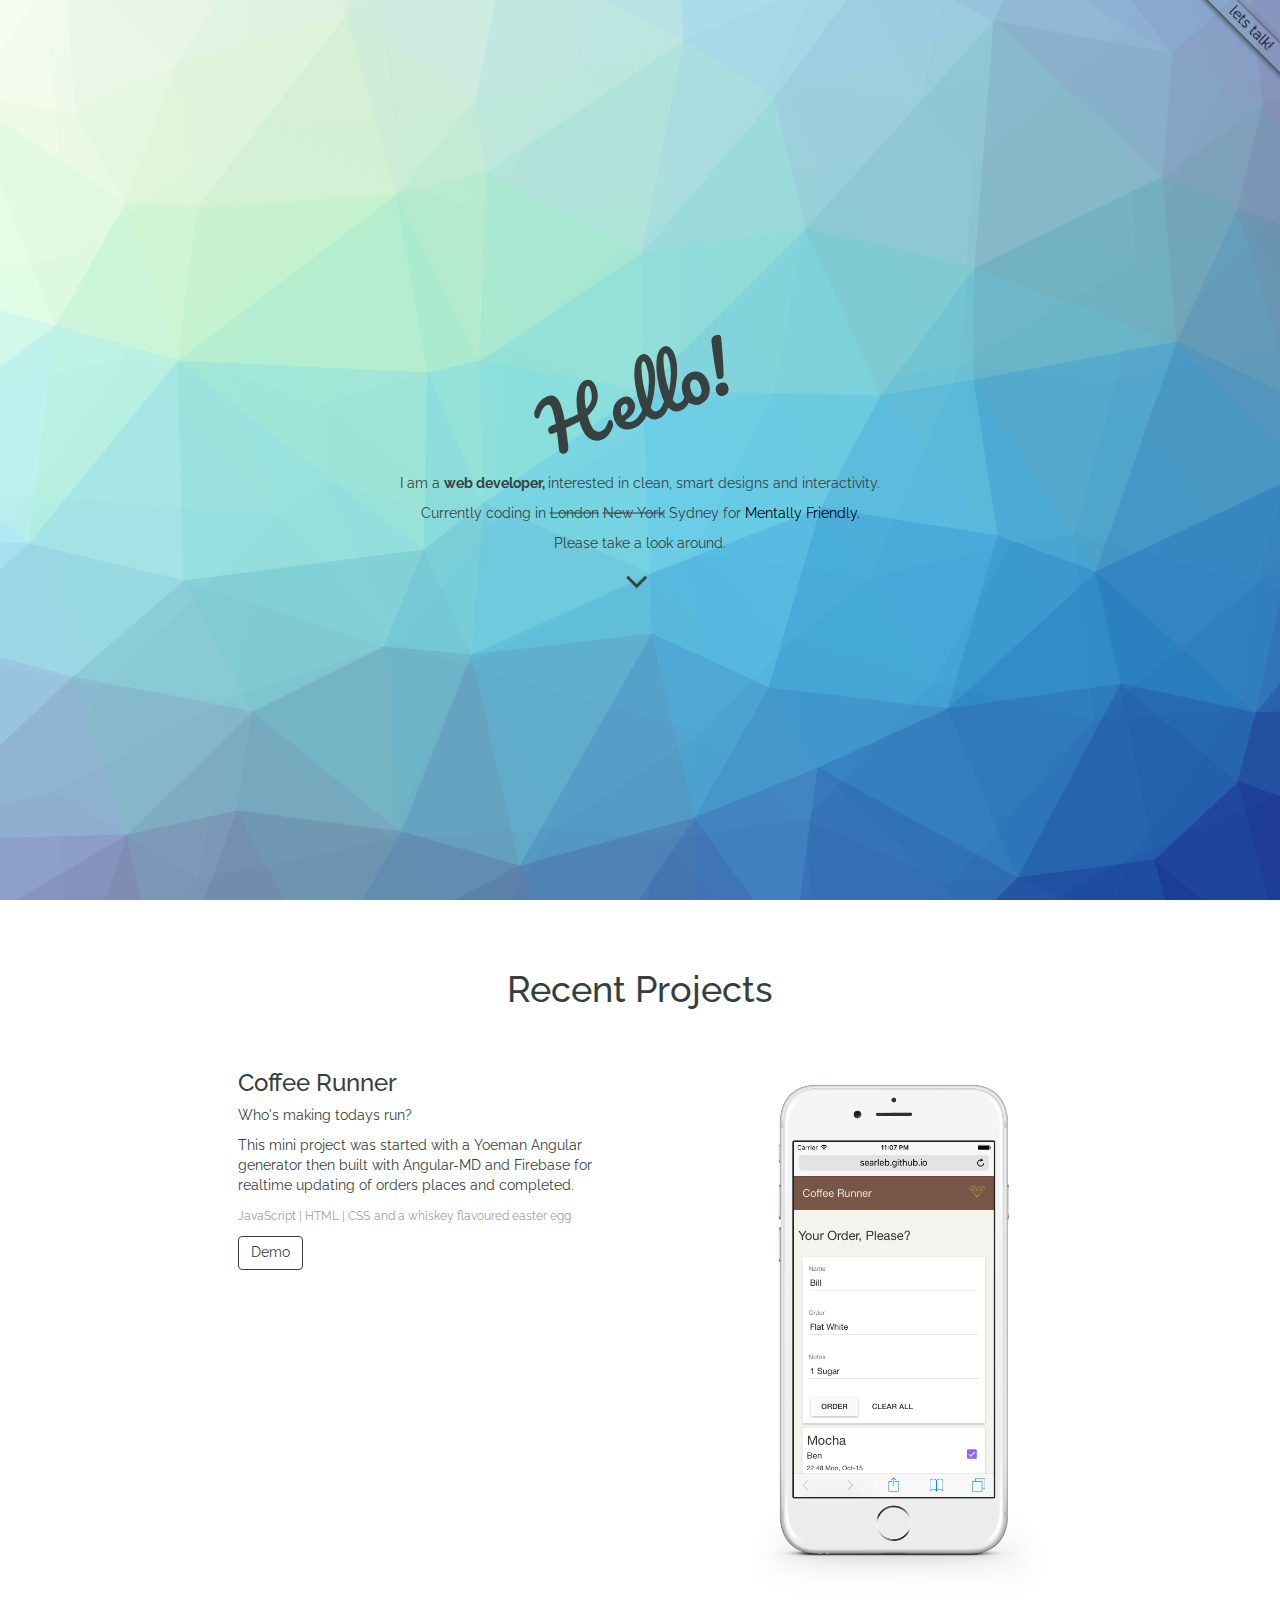
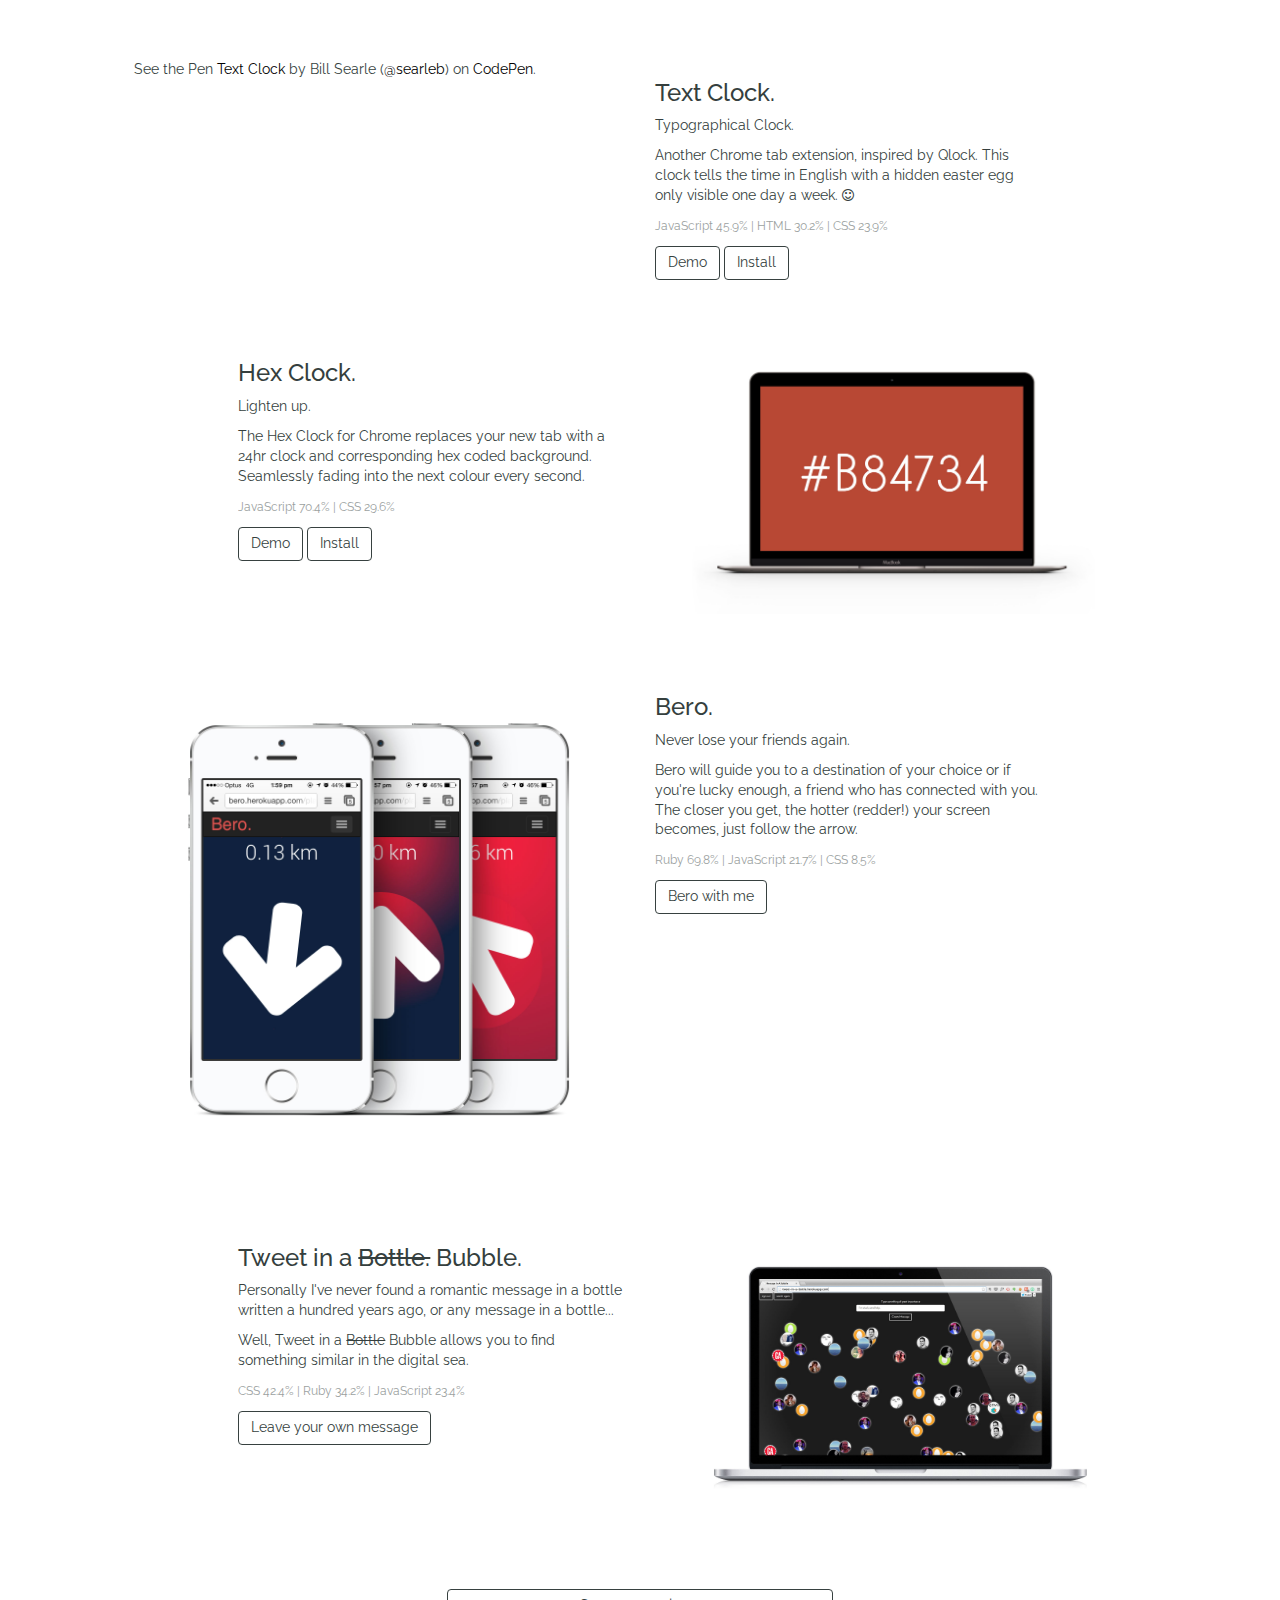
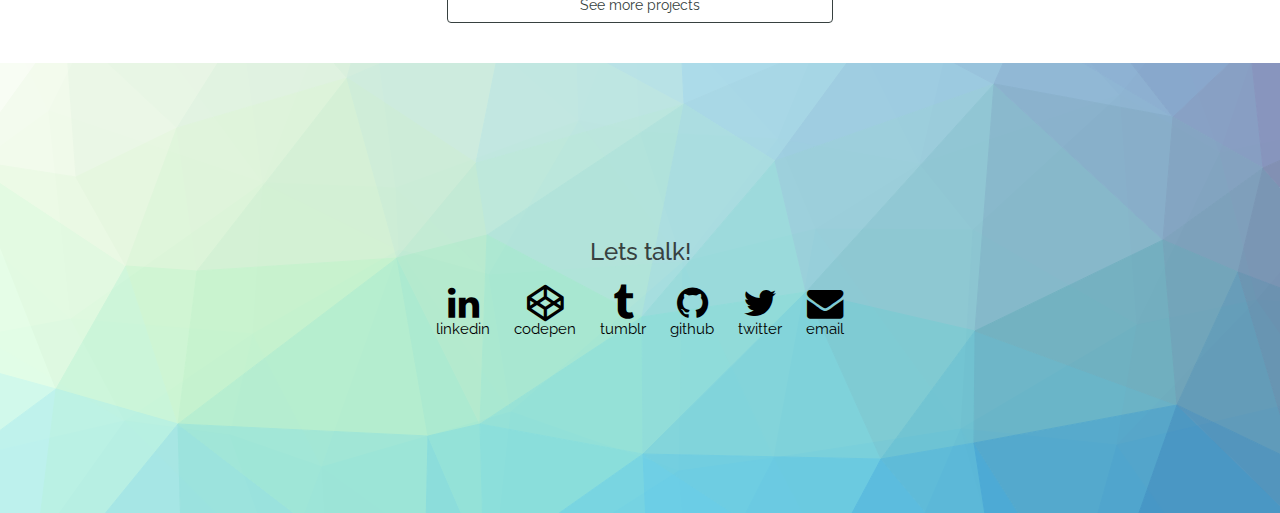
==== commit c1a2121f: "code pen embed for text clock" ====
--- a/index.html
+++ b/index.html
@@ -57,241 +57,242 @@
                         <h3>Coffee Runner</h3>
                         <p>Who's making todays run?</p>
                         <p>This mini project was started with a Yoeman Angular generator then built with Angular-MD and Firebase for realtime updating of orders places and completed.</p>
-                    <p>
-                        <small>JavaScript | HTML | CSS</small>
-                        <small>and a whiskey flavoured easter egg</small>
-                    </p>
-                    <div class='btn' id='coffee-demo-link'>Demo</div>
-                </div>
-                <div class='col-sm-5'>
-                    <img alt='Hex Clock' class='img-responsive' src='/images/coffee-runner.png'>
-                </div>
+                        <p>
+                            <small>JavaScript | HTML | CSS</small>
+                            <small>and a whiskey flavoured easter egg</small>
+                        </p>
+                        <div class='btn' id='coffee-demo-link'>Demo</div>
+                    </div>
+                    <div class='col-sm-5'>
+                        <img alt='Hex Clock' class='img-responsive' src='/images/coffee-runner.png'>
+                    </div>
+                </section>
+            </div>
+            <div class='row'>
+                <section class='project col-sm-12'>
+                    <div class='col-sm-4 col-sm-offset-2 col-sm-push-4'>
+                        <h3>Text Clock.</h3>
+                        <p>Typographical Clock.</p>
+                        <p>
+                            Another Chrome tab extension, inspired by Qlock. This clock tells the time in English with a hidden easter egg only visible one day a week.
+                            <i class='fa fa-smile-o'></i>
+                        </p>
+                        <p>
+                            <small>JavaScript 45.9% | HTML 30.2% | CSS 23.9%</small>
+                        </p>
+                        <div class='btn' id='text-clock-demo-link'>Demo</div>
+                        <div class='btn' id='text-clock-install-link'>Install</div>
+                    </div>
+                    <div class='col-sm-5 col-sm-pull-5'>
+                        <p data-height="480" data-theme-id="19944" data-slug-hash="pvQaJB" data-default-tab="result" data-user="searleb" class='codepen'>See the Pen <a href='http://codepen.io/searleb/pen/pvQaJB/'>Text Clock</a> by Bill Searle (<a href='http://codepen.io/searleb'>@searleb</a>) on <a href='http://codepen.io'>CodePen</a>.</p>
+                        <script async src="//assets.codepen.io/assets/embed/ei.js"></script>
+                    </div>
+                </section>
+            </div>
+            <div class='row'>
+                <section class='project col-sm-12'>
+                    <div class='col-sm-4 col-sm-offset-2'>
+                        <h3>Hex Clock.</h3>
+                        <p>Lighten up.</p>
+                        <p>The Hex Clock for Chrome replaces your new tab with a 24hr clock and corresponding hex coded background. Seamlessly fading into the next colour every second.</p>
+                        <p>
+                            <small>JavaScript 70.4%	| CSS 29.6%</small>
+                        </p>
+                        <div class='btn' id='clock-demo-link'>Demo</div>
+                        <div class='btn' id='clock-install-link'>Install</div>
+                    </div>
+                    <div class='col-sm-5'>
+                        <img alt='Hex Clock' class='img-responsive' src='/images/clock.png'>
+                    </div>
+                </section>
+            </div>
+            <div class='row'>
+                <section class='project col-sm-12'>
+                    <div class='col-sm-4 col-sm-offset-2 col-sm-push-4'>
+                        <h3>Bero.</h3>
+                        <p>Never lose your friends again.</p>
+                        <p>Bero will guide you to a destination of your choice or if you're lucky enough, a friend who has connected with you. The closer you get, the hotter (redder!) your screen becomes, just follow the arrow.</p>
+                        <p>
+                            <small>Ruby 69.8%	| JavaScript 21.7%	| CSS 8.5%</small>
+                        </p>
+                        <div class='btn' id='bero-link'>Bero with me</div>
+                    </div>
+                    <div class='col-sm-5 col-sm-pull-5'>
+                        <img alt='Bero' class='img-responsive' src='/images/bero.jpg'>
+                    </div>
+                </section>
+            </div>
+            <div class='row'>
+                <section class='project col-sm-12'>
+                    <div class='col-sm-4 col-sm-offset-2'>
+                        <h3>
+                            Tweet in a
+                            <s>Bottle.</s>
+                            Bubble.
+                        </h3>
+                        <p>Personally I've never found a romantic message in a bottle written a hundred years ago, or any message in a bottle...</p>
+                        <p>
+                            Well, Tweet in a
+                            <s>Bottle</s>
+                            Bubble allows you to find something similar in the digital sea.
+                        </p>
+                        <p>
+                            <small>CSS 42.4%	| Ruby 34.2%	| JavaScript 23.4%</small>
+                        </p>
+                        <div class='btn' id='message-link'>Leave your own message</div>
+                    </div>
+                    <div class='col-sm-5'>
+                        <img alt='Tweet in a bottle' class='img-responsive' src='/images/tweetbottle-white.jpg'>
+                    </div>
+                </section>
+            </div>
+            <section class='col-sm-4 col-sm-offset-4'>
+                <div class='show-more btn btn-block' id='show-more-button'>See more projects</div>
             </section>
-        </div>
-        <div class='row'>
-            <section class='project col-sm-12'>
-                <div class='col-sm-4 col-sm-offset-2 col-sm-push-4'>
-                    <h3>Text Clock.</h3>
-                    <p>Typographical Clock.</p>
-                    <p>
-                        Another Chrome tab extension, inspired by Qlock. This clock tells the time in English with a hidden easter egg only visible one day a week.
-                        <i class='fa fa-smile-o'></i>
-                    </p>
-                    <p>
-                        <small>JavaScript 45.9% | HTML 30.2% | CSS 23.9%</small>
-                    </p>
-                    <div class='btn' id='text-clock-demo-link'>Demo</div>
-                    <div class='btn' id='text-clock-install-link'>Install</div>
-                </div>
-                <div class='col-sm-5 col-sm-pull-5'>
-                    <img alt='Text Clock' class='img-responsive' src='/images/text-clock.jpg'>
-                </div>
-            </section>
-        </div>
-        <div class='row'>
-            <section class='project col-sm-12'>
-                <div class='col-sm-4 col-sm-offset-2'>
-                    <h3>Hex Clock.</h3>
-                    <p>Lighten up.</p>
-                    <p>The Hex Clock for Chrome replaces your new tab with a 24hr clock and corresponding hex coded background. Seamlessly fading into the next colour every second.</p>
-                    <p>
-                        <small>JavaScript 70.4%	| CSS 29.6%</small>
-                    </p>
-                    <div class='btn' id='clock-demo-link'>Demo</div>
-                    <div class='btn' id='clock-install-link'>Install</div>
-                </div>
-                <div class='col-sm-5'>
-                    <img alt='Hex Clock' class='img-responsive' src='/images/clock.png'>
-                </div>
-            </section>
-        </div>
-        <div class='row'>
-            <section class='project col-sm-12'>
-                <div class='col-sm-4 col-sm-offset-2 col-sm-push-4'>
-                    <h3>Bero.</h3>
-                    <p>Never lose your friends again.</p>
-                    <p>Bero will guide you to a destination of your choice or if you're lucky enough, a friend who has connected with you. The closer you get, the hotter (redder!) your screen becomes, just follow the arrow.</p>
-                    <p>
-                        <small>Ruby 69.8%	| JavaScript 21.7%	| CSS 8.5%</small>
-                    </p>
-                    <div class='btn' id='bero-link'>Bero with me</div>
-                </div>
-                <div class='col-sm-5 col-sm-pull-5'>
-                    <img alt='Bero' class='img-responsive' src='/images/bero.jpg'>
-                </div>
-            </section>
-        </div>
-        <div class='row'>
-            <section class='project col-sm-12'>
-                <div class='col-sm-4 col-sm-offset-2'>
-                    <h3>
-                        Tweet in a
-                        <s>Bottle.</s>
-                        Bubble.
-                    </h3>
-                    <p>Personally I've never found a romantic message in a bottle written a hundred years ago, or any message in a bottle...</p>
-                    <p>
-                        Well, Tweet in a
-                        <s>Bottle</s>
-                        Bubble allows you to find something similar in the digital sea.
-                    </p>
-                    <p>
-                        <small>CSS 42.4%	| Ruby 34.2%	| JavaScript 23.4%</small>
-                    </p>
-                    <div class='btn' id='message-link'>Leave your own message</div>
-                </div>
-                <div class='col-sm-5'>
-                    <img alt='Tweet in a bottle' class='img-responsive' src='/images/tweetbottle-white.jpg'>
-                </div>
-            </section>
-        </div>
-        <section class='col-sm-4 col-sm-offset-4'>
-            <div class='show-more btn btn-block' id='show-more-button'>See more projects</div>
-        </section>
-        <div id='more-projects'>
-            <div class='row'>
-                <section class='project col-sm-12'>
-                    <div class='col-sm-4 col-sm-offset-2 col-sm-push-4'>
-                        <h3>ALT//SHFT</h3>
-                        <p>A full page parallaxing site built to showcase the curation projects of ALT//SHFT.</p>
-                        <p>
-                            <small>JavaScript 94.3%	| CSS 5.7%</small>
-                        </p>
-                        <div class='btn' id='alt-link'>ALT//SHFT</div>
-                    </div>
-                    <div class='col-sm-5 col-sm-pull-5'>
-                        <img alt='alt//shft' class='img-responsive' src='/images/altshft.jpg'>
-                    </div>
-                </section>
-            </div>
-            <div class='row'>
-                <section class='project col-sm-12'>
-                    <div class='col-sm-4 col-sm-offset-2'>
-                        <h3>Untitled Productions</h3>
-                        <p>Untitled Productions is a full service video production house, this showcase site was my final project coming out of General Assembly's Front End Web Dev course. The site was live for a year.</p>
-                        <p>
-                            <small>JavaScript 96.2%	| CSS 3.8%</small>
-                        </p>
-                        <div class='btn' id='untitled-link'>Untitled Productions</div>
-                    </div>
-                    <div class='col-sm-4'>
-                        <img alt='Untitled Productions' class='img-responsive' src='/images/untitledlandscape.jpg'>
-                    </div>
-                </section>
-            </div>
-            <div class='row'>
-                <section class='project col-sm-12'>
-                    <div class='col-sm-4 col-sm-offset-2 col-sm-push-4'>
-                        <h3>Fanciful Nerd</h3>
-                        <p>Just a bit of silly fun with a webcam!</p>
-                        <p>(Only tested in Chrome)</p>
-                        <p>
-                            <small>JavaScript 99.6%	| CSS 0.4%</small>
-                        </p>
-                    </div>
-                    <div class='col-sm-5 col-sm-pull-5'>
-                        <img alt='Fanciful Nerd' class='img-responsive' src='/images/nerd.jpg'>
-                    </div>
-                </section>
-            </div>
-            <div class='row'>
-                <section class='project col-sm-12'>
-                    <div class='col-sm-4 col-sm-offset-2'>
-                        <h3>Raspberry Pi Hue Switch</h3>
-                        <p>A simple AJAX On/Off light switch for Philips Hue lights running within Chromium and controlled via a touch screen.</p>
-                        <p>It's a bit quicker than fumbling through the app just to turn your lights off!</p>
-                        <p>I'm also in the process of porting this in to a Chrome Extension.</p>
-                        <p>
-                            <small>JavaScript 82.6%	| CSS 17.4%</small>
-                        </p>
-                    </div>
-                    <div class='col-sm-4'>
-                        <img alt='Philips Hue Switch' class='img-responsive' src='/images/hue.jpg'>
-                    </div>
-                </section>
-            </div>
-            <div class='row'>
-                <section class='project col-sm-12'>
-                    <div class='col-sm-4 col-sm-offset-2 col-sm-push-4'>
-                        <h3>Portfolio!</h3>
-                        <p>And of course this very site.</p>
-                        <p>Built on Middleman with HAML, SCSS and jQuery.</p>
-                        <p>
-                            <small>JavaScript 54.1% | CSS 45.9%</small>
-                        </p>
-                    </div>
-                    <div class='col-sm-5 col-sm-pull-5'>
-                        <img alt='Portfolio' class='img-responsive' src='/images/portfolio.jpg'>
-                    </div>
-                </section>
-            </div>
-            <div class='row'>
-                <section class='project col-sm-12'>
-                    <div class='col-sm-4 col-sm-offset-2'>
-                        <h3>Weatherify.</h3>
-                        <p>Weatherify takes your local weather conditions and creates a Spotify playlist based on that information.</p>
-                        <p>For example, if your summary is 'Partly Cloudy', Weatherify will create a playlist of tracks containing 'cloudy' in their title.</p>
-                        <p>
-                            <small>Ruby 92.0% | CSS 5.8% | JavaScript 2.2%</small>
-                        </p>
-                        <div class='btn disabled' id='weatherify-link'>
-                            <s>Listen here</s>
-                        </div>
-                        <p>
-                            <small>Sorry, I'm currently in state of: "App crashed".</small>
-                        </p>
-                        <p>
-                            <small>Thanks Heroku.</small>
-                        </p>
-                    </div>
-                    <div class='col-sm-5'>
-                        <img alt='Weatherify' class='img-responsive' src='/images/weatherify-white.jpg'>
-                    </div>
-                </section>
-            </div>
-        </div>
+            <div id='more-projects'>
+                <div class='row'>
+                    <section class='project col-sm-12'>
+                        <div class='col-sm-4 col-sm-offset-2 col-sm-push-4'>
+                            <h3>ALT//SHFT</h3>
+                            <p>A full page parallaxing site built to showcase the curation projects of ALT//SHFT.</p>
+                            <p>
+                                <small>JavaScript 94.3%	| CSS 5.7%</small>
+                            </p>
+                            <div class='btn' id='alt-link'>ALT//SHFT</div>
+                        </div>
+                        <div class='col-sm-5 col-sm-pull-5'>
+                            <img alt='alt//shft' class='img-responsive' src='/images/altshft.jpg'>
+                        </div>
+                    </section>
+                </div>
+                <div class='row'>
+                    <section class='project col-sm-12'>
+                        <div class='col-sm-4 col-sm-offset-2'>
+                            <h3>Untitled Productions</h3>
+                            <p>Untitled Productions is a full service video production house, this showcase site was my final project coming out of General Assembly's Front End Web Dev course. The site was live for a year.</p>
+                            <p>
+                                <small>JavaScript 96.2%	| CSS 3.8%</small>
+                            </p>
+                            <div class='btn' id='untitled-link'>Untitled Productions</div>
+                        </div>
+                        <div class='col-sm-4'>
+                            <img alt='Untitled Productions' class='img-responsive' src='/images/untitledlandscape.jpg'>
+                        </div>
+                    </section>
+                </div>
+                <div class='row'>
+                    <section class='project col-sm-12'>
+                        <div class='col-sm-4 col-sm-offset-2 col-sm-push-4'>
+                            <h3>Fanciful Nerd</h3>
+                            <p>Just a bit of silly fun with a webcam!</p>
+                            <p>(Only tested in Chrome)</p>
+                            <p>
+                                <small>JavaScript 99.6%	| CSS 0.4%</small>
+                            </p>
+                        </div>
+                        <div class='col-sm-5 col-sm-pull-5'>
+                            <img alt='Fanciful Nerd' class='img-responsive' src='/images/nerd.jpg'>
+                        </div>
+                    </section>
+                </div>
+                <div class='row'>
+                    <section class='project col-sm-12'>
+                        <div class='col-sm-4 col-sm-offset-2'>
+                            <h3>Raspberry Pi Hue Switch</h3>
+                            <p>A simple AJAX On/Off light switch for Philips Hue lights running within Chromium and controlled via a touch screen.</p>
+                            <p>It's a bit quicker than fumbling through the app just to turn your lights off!</p>
+                            <p>I'm also in the process of porting this in to a Chrome Extension.</p>
+                            <p>
+                                <small>JavaScript 82.6%	| CSS 17.4%</small>
+                            </p>
+                        </div>
+                        <div class='col-sm-4'>
+                            <img alt='Philips Hue Switch' class='img-responsive' src='/images/hue.jpg'>
+                        </div>
+                    </section>
+                </div>
+                <div class='row'>
+                    <section class='project col-sm-12'>
+                        <div class='col-sm-4 col-sm-offset-2 col-sm-push-4'>
+                            <h3>Portfolio!</h3>
+                            <p>And of course this very site.</p>
+                            <p>Built on Middleman with HAML, SCSS and jQuery.</p>
+                            <p>
+                                <small>JavaScript 54.1% | CSS 45.9%</small>
+                            </p>
+                        </div>
+                        <div class='col-sm-5 col-sm-pull-5'>
+                            <img alt='Portfolio' class='img-responsive' src='/images/portfolio.jpg'>
+                        </div>
+                    </section>
+                </div>
+                <div class='row'>
+                    <section class='project col-sm-12'>
+                        <div class='col-sm-4 col-sm-offset-2'>
+                            <h3>Weatherify.</h3>
+                            <p>Weatherify takes your local weather conditions and creates a Spotify playlist based on that information.</p>
+                            <p>For example, if your summary is 'Partly Cloudy', Weatherify will create a playlist of tracks containing 'cloudy' in their title.</p>
+                            <p>
+                                <small>Ruby 92.0% | CSS 5.8% | JavaScript 2.2%</small>
+                            </p>
+                            <div class='btn disabled' id='weatherify-link'>
+                                <s>Listen here</s>
+                            </div>
+                            <p>
+                                <small>Sorry, I'm currently in state of: "App crashed".</small>
+                            </p>
+                            <p>
+                                <small>Thanks Heroku.</small>
+                            </p>
+                        </div>
+                        <div class='col-sm-5'>
+                            <img alt='Weatherify' class='img-responsive' src='/images/weatherify-white.jpg'>
+                        </div>
+                    </section>
+                </div>
+            </div>
+        </div>
+        <div class='contact-size col-sm-12' id='contact-container'>
+            <footer class='text-center col-xs-12' id='contact'>
+                <h3>
+                    Lets talk!
+                </h3>
+                <article>
+                    <a class='fa fa-linkedin fa-size' href='http://www.linkedin.com/pub/bill-searle/27/98b/398' target='_blank'>
+                        <p>linkedin</p>
+                    </a>
+                </article>
+                <article>
+                    <a class='fa fa-codepen fa-size' href='http://codepen.io/searleb/' target='_blank'>
+                        <p>codepen</p>
+                    </a>
+                </article>
+                <article>
+                    <a class='fa fa-tumblr fa-size' href='http://goingwdi.tumblr.com/' target='_blank'>
+                        <p>tumblr</p>
+                    </a>
+                </article>
+                <article>
+                    <a class='fa fa-github fa-size' href='https://github.com/searleb' target='_blank'>
+                        <p>github</p>
+                    </a>
+                </article>
+                <article>
+                    <a class='fa fa-twitter fa-size' href='https://twitter.com/Bill_Searle' target='_blank'>
+                        <p>twitter</p>
+                    </a>
+                </article>
+                <article>
+                    <a class='fa fa-envelope fa-size' href="mailto:billsearle@me.com?Subject=Let's work together!" target='_top'>
+                        <p>email</p>
+                    </a>
+                </article>
+            </footer>
+            <div class='background-1 contact-size' id='contact-background-1'></div>
+            <div class='background-2 contact-size' id='contact-background-2'></div>
+        </div>
+
+
     </div>
-    <div class='contact-size col-sm-12' id='contact-container'>
-        <footer class='text-center col-xs-12' id='contact'>
-            <h3>
-                Lets talk!
-            </h3>
-            <article>
-                <a class='fa fa-linkedin fa-size' href='http://www.linkedin.com/pub/bill-searle/27/98b/398' target='_blank'>
-                    <p>linkedin</p>
-                </a>
-            </article>
-            <article>
-                <a class='fa fa-codepen fa-size' href='http://codepen.io/searleb/' target='_blank'>
-                    <p>codepen</p>
-                </a>
-            </article>
-            <article>
-                <a class='fa fa-tumblr fa-size' href='http://goingwdi.tumblr.com/' target='_blank'>
-                    <p>tumblr</p>
-                </a>
-            </article>
-            <article>
-                <a class='fa fa-github fa-size' href='https://github.com/searleb' target='_blank'>
-                    <p>github</p>
-                </a>
-            </article>
-            <article>
-                <a class='fa fa-twitter fa-size' href='https://twitter.com/Bill_Searle' target='_blank'>
-                    <p>twitter</p>
-                </a>
-            </article>
-            <article>
-                <a class='fa fa-envelope fa-size' href="mailto:billsearle@me.com?Subject=Let's work together!" target='_top'>
-                    <p>email</p>
-                </a>
-            </article>
-        </footer>
-        <div class='background-1 contact-size' id='contact-background-1'></div>
-        <div class='background-2 contact-size' id='contact-background-2'></div>
-    </div>
-
-
-</div>
 </body>
 </html>
